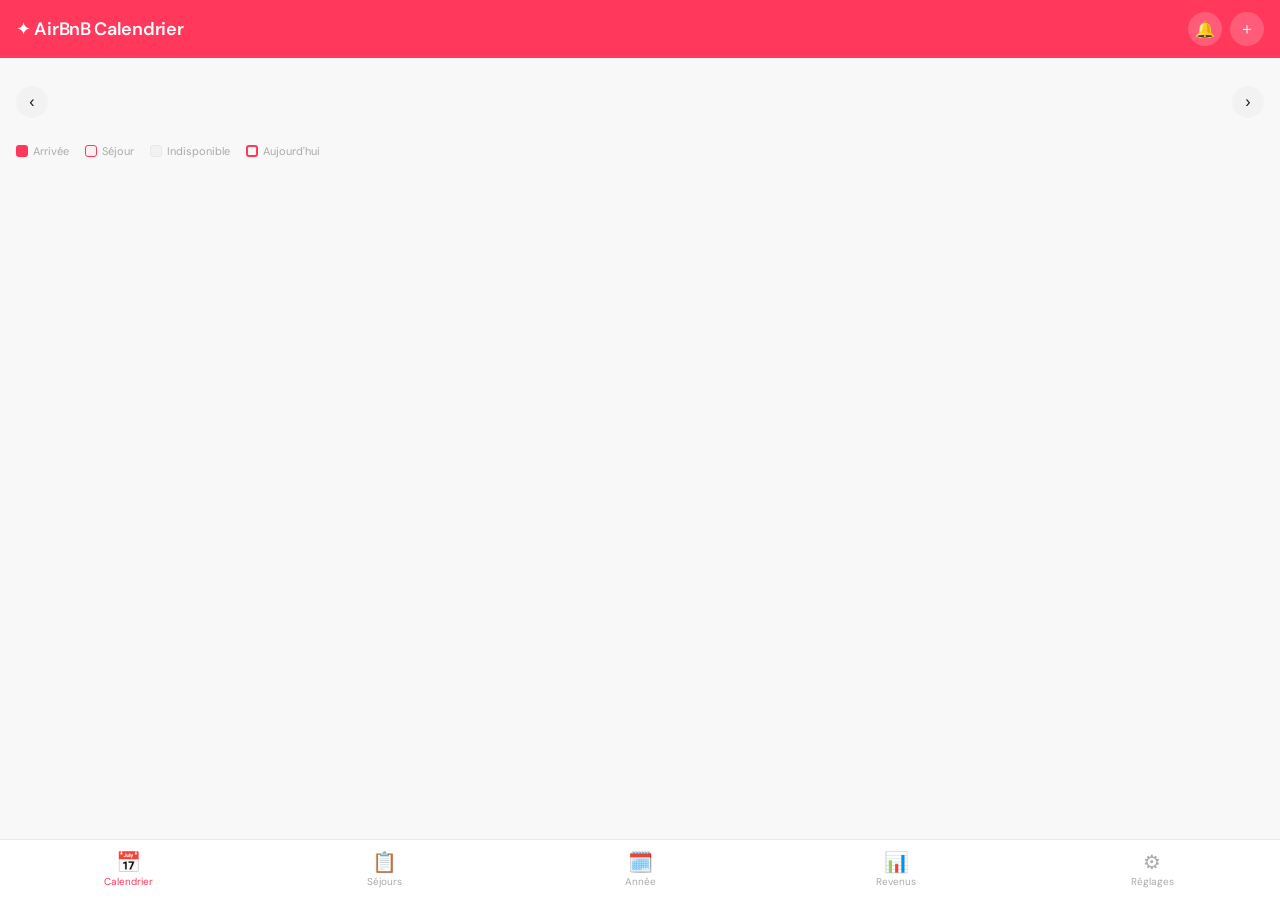
==== index.html @ 924d8506 "Add files via upload" ====
<!DOCTYPE html>
<html lang="fr">
<head>
<meta charset="UTF-8"/>
<meta name="viewport" content="width=device-width,initial-scale=1,maximum-scale=1,user-scalable=no,viewport-fit=cover"/>
<meta name="theme-color" content="#FF385C" media="(prefers-color-scheme: light)"/>
<meta name="theme-color" content="#1a0a0d" media="(prefers-color-scheme: dark)"/>
<meta name="mobile-web-app-capable" content="yes"/>
<meta name="apple-mobile-web-app-capable" content="yes"/>
<meta name="apple-mobile-web-app-status-bar-style" content="black-translucent"/>
<meta name="apple-mobile-web-app-title" content="AirBnB Cal"/>
<link rel="manifest" href="manifest.json"/>
<title>AirBnB Calendrier</title>
<link href="https://fonts.googleapis.com/css2?family=DM+Sans:wght@400;500;600&family=DM+Serif+Display&display=swap" rel="stylesheet"/>
<style>
:root {
  --airbnb:#FF385C; --airbnb-dk:#D90B2C; --airbnb-pale:#fff0f2;
  --bg:#f8f8f8; --bg2:#ffffff; --bg3:#f2f2f2;
  --text:#1a1a1a; --text2:#666; --text3:#aaa;
  --green:#1D9E75; --orange:#BA7517; --blue:#185FA5;
  --border:#e8e8e8; --card-shadow:0 2px 12px rgba(0,0,0,.07);
  --radius:14px; --radius-sm:9px;
  --safe-top:env(safe-area-inset-top,0px);
  --safe-bottom:env(safe-area-inset-bottom,0px);
  --font:'DM Sans',system-ui,sans-serif;
}
@media(prefers-color-scheme:dark){
  :root{
    --bg:#0f0f0f; --bg2:#1c1c1e; --bg3:#2c2c2e;
    --text:#f5f5f5; --text2:#aaa; --text3:#666;
    --border:#3a3a3c; --card-shadow:0 2px 16px rgba(0,0,0,.4);
    --airbnb-pale:#2d0a10;
  }
}
*{box-sizing:border-box;margin:0;padding:0;-webkit-tap-highlight-color:transparent;}
html,body{height:100%;overflow:hidden;font-family:var(--font);background:var(--bg);color:var(--text);}
.app{display:flex;flex-direction:column;height:100%;height:100dvh;}

/* ── Top bar ── */
.topbar{
  background:var(--airbnb);
  padding:calc(var(--safe-top) + 12px) 16px 12px;
  display:flex;align-items:center;justify-content:space-between;
  flex-shrink:0;
}
.topbar-title{color:#fff;font-size:18px;font-weight:600;letter-spacing:-.3px;}
.topbar-right{display:flex;gap:8px;align-items:center;}
.icon-btn{background:rgba(255,255,255,.18);border:none;border-radius:50%;width:34px;height:34px;display:flex;align-items:center;justify-content:center;cursor:pointer;color:#fff;font-size:16px;}

/* ── Tab bar ── */
.tabbar{
  display:flex;background:var(--bg2);border-top:1px solid var(--border);
  padding:8px 0 calc(8px + var(--safe-bottom));
  flex-shrink:0;
}
.tab-item{flex:1;display:flex;flex-direction:column;align-items:center;gap:3px;cursor:pointer;padding:4px 0;border:none;background:none;color:var(--text3);font-family:var(--font);font-size:10px;transition:color .15s;}
.tab-item.active{color:var(--airbnb);}
.tab-icon{font-size:20px;line-height:1;}

/* ── Pages ── */
.pages{flex:1;overflow:hidden;position:relative;}
.page{position:absolute;inset:0;overflow-y:auto;overflow-x:hidden;-webkit-overflow-scrolling:touch;display:none;padding-bottom:8px;}
.page.active{display:block;}

/* ── Metrics strip ── */
.metrics-scroll{display:flex;gap:10px;padding:14px 16px;overflow-x:auto;scrollbar-width:none;}
.metrics-scroll::-webkit-scrollbar{display:none;}
.metric-card{background:var(--bg2);border-radius:var(--radius-sm);padding:12px 14px;min-width:120px;box-shadow:var(--card-shadow);flex-shrink:0;}
.metric-label{font-size:11px;color:var(--text3);margin-bottom:4px;}
.metric-value{font-size:22px;font-weight:600;line-height:1;}
.metric-sub{font-size:10px;color:var(--text3);margin-top:2px;}

/* ── Calendar ── */
.cal-header{display:flex;align-items:center;justify-content:space-between;padding:0 16px 10px;}
.cal-nav-btn{background:var(--bg3);border:none;border-radius:50%;width:32px;height:32px;font-size:16px;cursor:pointer;color:var(--text);display:flex;align-items:center;justify-content:center;}
.cal-month{font-size:16px;font-weight:600;}
.cal-grid{padding:0 12px;}
.cal-days-header{display:grid;grid-template-columns:repeat(7,1fr);margin-bottom:4px;}
.cal-day-lbl{text-align:center;font-size:11px;color:var(--text3);padding:4px 0;}
.cal-body{display:grid;grid-template-columns:repeat(7,1fr);gap:3px;}
.cal-cell{aspect-ratio:1;display:flex;align-items:center;justify-content:center;font-size:13px;border-radius:8px;cursor:default;position:relative;transition:transform .1s;}
.cal-cell.other{color:var(--text3);}
.cal-cell.today{border:2px solid var(--airbnb);color:var(--airbnb);font-weight:600;}
.cal-cell.checkin{background:var(--airbnb);color:#fff;font-weight:600;border-radius:8px 0 0 8px;}
.cal-cell.staying{background:var(--airbnb-pale);color:var(--airbnb);font-weight:500;}
.cal-cell.checkout{background:var(--airbnb-pale);color:var(--airbnb);border-radius:0 8px 8px 0;}
.cal-cell.blocked{background:var(--bg3);color:var(--text3)!important;opacity:.6;}
.cal-cell.past{opacity:.38;}
.cal-cell-wrap{display:flex;flex-direction:column;align-items:center;justify-content:center;width:100%;height:100%;gap:1px;}
.cal-cell-num{font-size:13px;line-height:1;}
.cal-cell-name{font-size:7px;line-height:1;max-width:90%;overflow:hidden;text-overflow:ellipsis;white-space:nowrap;opacity:.9;}
.cal-cell.tappable{cursor:pointer;}
.cal-cell.tappable:active{transform:scale(.92);}
.cal-legend{display:flex;gap:16px;padding:12px 16px 4px;flex-wrap:wrap;}
.legend-item{display:flex;align-items:center;gap:5px;font-size:11px;color:var(--text3);}
.legend-dot{width:12px;height:12px;border-radius:3px;}

/* ── Booking list ── */
.section-title{font-size:13px;font-weight:600;color:var(--text2);padding:14px 16px 8px;text-transform:uppercase;letter-spacing:.5px;}
.filter-row{display:flex;gap:6px;padding:0 16px 10px;overflow-x:auto;scrollbar-width:none;}
.filter-row::-webkit-scrollbar{display:none;}
.filter-chip{border:1.5px solid var(--border);background:none;border-radius:20px;padding:5px 14px;font-size:12px;font-family:var(--font);color:var(--text2);cursor:pointer;white-space:nowrap;transition:all .15s;}
.filter-chip.active{background:var(--airbnb);border-color:var(--airbnb);color:#fff;}
.booking-card{margin:0 12px 10px;background:var(--bg2);border-radius:var(--radius);padding:14px;box-shadow:var(--card-shadow);cursor:pointer;transition:transform .12s,box-shadow .12s;active:transform:scale(.98);}
.booking-card:active{transform:scale(.98);box-shadow:0 1px 6px rgba(0,0,0,.08);}
.booking-card.selected{border:2px solid var(--airbnb);}
.bc-top{display:flex;align-items:center;gap:10px;margin-bottom:8px;}
.bc-avatar{width:38px;height:38px;border-radius:50%;background:var(--airbnb-pale);color:var(--airbnb);font-weight:600;font-size:14px;display:flex;align-items:center;justify-content:center;flex-shrink:0;}
.bc-name{font-size:15px;font-weight:600;flex:1;}
.bc-origin{font-size:12px;color:var(--text3);margin-top:1px;}
.status-badge{font-size:11px;font-weight:600;padding:3px 9px;border-radius:20px;}
.status-confirmed{background:#e6f7f1;color:#1D9E75;}
.status-pending{background:#fef3de;color:#BA7517;}
.status-cancelled{background:#fde8ea;color:#c0203e;}
.bc-bottom{display:flex;align-items:center;justify-content:space-between;}
.bc-dates{font-size:12px;color:var(--text2);}
.bc-meta{display:flex;gap:8px;align-items:center;}
.bc-nights{font-size:11px;background:var(--bg3);border-radius:10px;padding:2px 8px;color:var(--text2);}
.bc-rev{font-size:14px;font-weight:600;color:var(--green);}

/* ── Detail sheet ── */
.sheet-overlay{position:fixed;inset:0;background:rgba(0,0,0,.4);z-index:100;opacity:0;pointer-events:none;transition:opacity .25s;}
.sheet-overlay.open{opacity:1;pointer-events:all;}
.sheet{position:fixed;bottom:0;left:0;right:0;background:var(--bg2);border-radius:22px 22px 0 0;z-index:101;transform:translateY(100%);transition:transform .3s cubic-bezier(.25,.1,.25,1);max-height:88dvh;overflow-y:auto;padding-bottom:calc(20px + var(--safe-bottom));}
.sheet.open{transform:translateY(0);}
.sheet-handle{width:36px;height:4px;background:var(--border);border-radius:2px;margin:12px auto 18px;}
.sheet-content{padding:0 20px;}
.sheet-title{font-size:18px;font-weight:600;margin-bottom:16px;}
.detail-avatar-row{display:flex;align-items:center;gap:12px;margin-bottom:18px;}
.detail-avatar{width:52px;height:52px;border-radius:50%;background:var(--airbnb-pale);color:var(--airbnb);font-weight:700;font-size:18px;display:flex;align-items:center;justify-content:center;}
.detail-name{font-size:17px;font-weight:600;}
.detail-origin{font-size:13px;color:var(--text3);margin-top:2px;}
.detail-grid{display:grid;grid-template-columns:1fr 1fr;gap:14px;margin-bottom:16px;}
.detail-item .di-label{font-size:11px;color:var(--text3);margin-bottom:3px;}
.detail-item .di-value{font-size:14px;font-weight:600;}
.note-box{background:var(--bg3);border-radius:var(--radius-sm);padding:10px 12px;font-size:13px;color:var(--text2);margin-bottom:16px;border-left:3px solid var(--orange);}
.action-btns{display:flex;gap:10px;}
.action-btn{flex:1;padding:12px;border-radius:var(--radius-sm);border:none;font-family:var(--font);font-size:14px;font-weight:600;cursor:pointer;transition:opacity .15s;}
.action-btn:active{opacity:.8;}
.btn-delete{background:#fde8ea;color:#c0203e;}
.btn-close{background:var(--bg3);color:var(--text);}

/* ── iCal / Settings page ── */
.settings-card{margin:0 12px 12px;background:var(--bg2);border-radius:var(--radius);padding:16px;box-shadow:var(--card-shadow);}
.settings-card h3{font-size:14px;font-weight:600;margin-bottom:12px;color:var(--text);}
.input-group{margin-bottom:10px;}
.input-group label{font-size:12px;color:var(--text3);display:block;margin-bottom:5px;}
.input-group input,.input-group select{width:100%;background:var(--bg3);border:1.5px solid var(--border);border-radius:var(--radius-sm);padding:10px 12px;font-size:14px;font-family:var(--font);color:var(--text);outline:none;transition:border .15s;}
.input-group input:focus{border-color:var(--airbnb);}
.pwa-btn{width:100%;padding:13px;border-radius:var(--radius-sm);border:none;font-family:var(--font);font-size:15px;font-weight:600;cursor:pointer;transition:all .15s;margin-bottom:8px;}
.pwa-btn:active{opacity:.85;transform:scale(.98);}
.btn-primary{background:var(--airbnb);color:#fff;}
.btn-secondary{background:var(--bg3);color:var(--text);}
.btn-success{background:var(--green);color:#fff;}
.status-msg{font-size:13px;text-align:center;padding:6px;border-radius:var(--radius-sm);margin-top:8px;display:none;}
.status-msg.show{display:block;}
.status-msg.ok{background:#e6f7f1;color:#1D9E75;}
.status-msg.err{background:#fde8ea;color:#c0203e;}
.status-msg.loading{background:var(--bg3);color:var(--text2);}

/* ── Stats page ── */
.stats-row{display:grid;grid-template-columns:1fr 1fr;gap:10px;padding:0 12px 10px;}
.stat-card{background:var(--bg2);border-radius:var(--radius-sm);padding:14px;box-shadow:var(--card-shadow);}
.stat-card .s-label{font-size:11px;color:var(--text3);margin-bottom:6px;}
.stat-card .s-value{font-size:24px;font-weight:700;}
.stat-card .s-sub{font-size:11px;color:var(--text3);margin-top:3px;}
.occupancy-bar{margin:0 12px 14px;background:var(--bg2);border-radius:var(--radius-sm);padding:14px;box-shadow:var(--card-shadow);}
.occ-label{font-size:12px;color:var(--text3);margin-bottom:8px;}
.occ-track{height:10px;background:var(--bg3);border-radius:5px;overflow:hidden;}
.occ-fill{height:100%;background:var(--airbnb);border-radius:5px;transition:width .8s ease;}
.occ-pct{font-size:14px;font-weight:700;color:var(--airbnb);margin-top:6px;}

/* ── Add booking form ── */
.form-row{margin-bottom:12px;}
.form-row label{font-size:12px;color:var(--text3);display:block;margin-bottom:4px;}
.form-row input,.form-row select{width:100%;background:var(--bg3);border:1.5px solid var(--border);border-radius:var(--radius-sm);padding:10px 12px;font-size:14px;font-family:var(--font);color:var(--text);outline:none;}
.form-row input:focus,.form-row select:focus{border-color:var(--airbnb);}
.form-grid{display:grid;grid-template-columns:1fr 1fr;gap:10px;}

/* ── Notification banner ── */
.notif-banner{margin:8px 12px;background:var(--airbnb-pale);border:1.5px solid var(--airbnb);border-radius:var(--radius-sm);padding:12px;font-size:13px;color:var(--airbnb);display:none;}
.notif-banner.show{display:flex;gap:8px;align-items:flex-start;}
.empty-state{text-align:center;padding:40px 20px;color:var(--text3);font-size:14px;}
.empty-icon{font-size:40px;margin-bottom:10px;}

/* ── Annual view ── */
.year-nav{display:flex;align-items:center;justify-content:space-between;padding:10px 16px 6px;}
.year-nav-btn{background:var(--bg3);border:none;border-radius:50%;width:32px;height:32px;font-size:16px;cursor:pointer;color:var(--text);display:flex;align-items:center;justify-content:center;}
.year-label{font-size:17px;font-weight:600;}
.year-grid{display:grid;grid-template-columns:1fr 1fr;gap:10px;padding:0 12px 16px;}
.mini-month{background:var(--bg2);border-radius:var(--radius-sm);padding:10px;box-shadow:var(--card-shadow);}
.mini-month-title{font-size:12px;font-weight:600;color:var(--text2);margin-bottom:6px;text-align:center;}
.mini-days-hdr{display:grid;grid-template-columns:repeat(7,1fr);margin-bottom:2px;}
.mini-day-lbl{text-align:center;font-size:8px;color:var(--text3);}
.mini-cal-body{display:grid;grid-template-columns:repeat(7,1fr);gap:1px;}
.mini-cell{aspect-ratio:1;display:flex;align-items:center;justify-content:center;font-size:8.5px;border-radius:3px;}
.mini-cell.mc-other{color:var(--text3);}
.mini-cell.mc-today{border:1.5px solid var(--airbnb);color:var(--airbnb);font-weight:700;}
.mini-cell.mc-checkin{background:var(--airbnb);color:#fff;font-weight:700;border-radius:3px 0 0 3px;}
.mini-cell.mc-staying{background:var(--airbnb-pale);}
.mini-cell.mc-checkout{background:var(--airbnb-pale);border-radius:0 3px 3px 0;}
.year-month-stats{display:flex;justify-content:space-between;margin-top:6px;padding-top:6px;border-top:1px solid var(--border);}
.yms-item{text-align:center;}
.yms-val{font-size:11px;font-weight:600;}
.yms-lbl{font-size:9px;color:var(--text3);}
.mini-cell.mc-other{color:var(--text3);}
.mini-cell.mc-today{border:1.5px solid var(--airbnb);color:var(--airbnb);font-weight:700;}
.mini-cell.mc-checkin{background:var(--airbnb);color:#fff;font-weight:700;border-radius:3px 0 0 3px;}
.mini-cell.mc-staying{background:var(--airbnb-pale);}
.mini-cell.mc-checkout{background:var(--airbnb-pale);border-radius:0 3px 3px 0;}
.mini-cell.mc-blocked{background:var(--bg3);color:var(--text3)!important;}
.mini-cell.mc-past{opacity:.35;}

/* ── Swipe ── */
.swipe-zone{touch-action:pan-y;user-select:none;}
.cal-slide{transition:transform .22s cubic-bezier(.4,0,.2,1),opacity .22s;will-change:transform,opacity;}
.cal-slide.slide-out-left {transform:translateX(-60px);opacity:0;pointer-events:none;}
.cal-slide.slide-out-right{transform:translateX( 60px);opacity:0;pointer-events:none;}
.cal-slide.slide-in-left  {animation:slideInL .22s cubic-bezier(.4,0,.2,1) forwards;}
.cal-slide.slide-in-right {animation:slideInR .22s cubic-bezier(.4,0,.2,1) forwards;}
@keyframes slideInL{from{transform:translateX(60px);opacity:0}to{transform:translateX(0);opacity:1}}
@keyframes slideInR{from{transform:translateX(-60px);opacity:0}to{transform:translateX(0);opacity:1}}

/* ── Charts ── */
.chart-card{margin:0 12px 12px;background:var(--bg2);border-radius:var(--radius);padding:14px 14px 10px;box-shadow:var(--card-shadow);}
.chart-title{font-size:13px;font-weight:600;color:var(--text);margin-bottom:4px;}
.chart-subtitle{font-size:11px;color:var(--text3);margin-bottom:12px;}
.chart-wrap{width:100%;overflow:hidden;}
.chart-wrap svg{display:block;width:100%;overflow:visible;}
.chart-tooltip{position:absolute;background:var(--text);color:var(--bg2);font-size:11px;padding:4px 8px;border-radius:6px;pointer-events:none;white-space:nowrap;transform:translate(-50%,-110%);transition:opacity .15s;opacity:0;z-index:50;}
.chart-tooltip.show{opacity:1;}
.chart-legend{display:flex;gap:12px;flex-wrap:wrap;margin-top:8px;}
.chart-legend-item{display:flex;align-items:center;gap:5px;font-size:11px;color:var(--text2);}
.chart-legend-dot{width:10px;height:10px;border-radius:2px;}
.stats-tabs{display:flex;gap:6px;padding:10px 12px 0;overflow-x:auto;scrollbar-width:none;}
.stats-tabs::-webkit-scrollbar{display:none;}
.stats-tab{border:1.5px solid var(--border);background:none;border-radius:20px;padding:5px 14px;font-size:12px;font-family:var(--font);color:var(--text2);cursor:pointer;white-space:nowrap;}
.stats-tab.active{background:var(--airbnb);border-color:var(--airbnb);color:#fff;}
</style>
</head>
<body>
<div class="app">

  <!-- Top bar -->
  <div class="topbar">
    <span class="topbar-title">✦ AirBnB Calendrier</span>
    <div class="topbar-right">
      <button class="icon-btn" id="notif-btn" title="Activer les notifications" onclick="requestNotifPerm()">🔔</button>
      <button class="icon-btn" onclick="showAddSheet()">＋</button>
    </div>
  </div>

  <!-- Pages -->
  <div class="pages">

    <!-- PAGE: Dashboard -->
    <div class="page active" id="page-home">
      <div id="notif-banner" class="notif-banner">
        <span>📣</span>
        <span id="notif-text"></span>
      </div>
      <div class="metrics-scroll" id="metrics-strip"></div>
      <div style="padding:0 16px 10px;display:flex;align-items:center;justify-content:space-between;">
        <button class="cal-nav-btn" onclick="calNav(-1)">‹</button>
        <span class="cal-month" id="cal-month-lbl"></span>
        <button class="cal-nav-btn" onclick="calNav(1)">›</button>
      </div>
      <div class="swipe-zone" id="cal-swipe-zone">
        <div class="cal-slide" id="cal-slide">
          <div class="cal-grid">
            <div class="cal-days-header" id="cal-day-headers"></div>
            <div class="cal-body" id="cal-body"></div>
          </div>
        </div>
      </div>
      <div class="cal-legend">
        <div class="legend-item"><div class="legend-dot" style="background:var(--airbnb)"></div>Arrivée</div>
        <div class="legend-item"><div class="legend-dot" style="background:var(--airbnb-pale);border:1px solid var(--airbnb)"></div>Séjour</div>
        <div class="legend-item"><div class="legend-dot" style="background:var(--bg3);border:1px solid var(--border)"></div>Indisponible</div>
        <div class="legend-item"><div class="legend-dot" style="border:2px solid var(--airbnb)"></div>Aujourd'hui</div>
      </div>
    </div>

    <!-- PAGE: Reservations -->
    <div class="page" id="page-resa">
      <div class="section-title">Réservations</div>
      <div class="filter-row">
        <button class="filter-chip active" onclick="setFilter('all',this)">Toutes</button>
        <button class="filter-chip" onclick="setFilter('upcoming',this)">À venir</button>
        <button class="filter-chip" onclick="setFilter('current',this)">En cours</button>
        <button class="filter-chip" onclick="setFilter('past',this)">Passées</button>
      </div>
      <div id="booking-list"></div>
    </div>

    <!-- PAGE: Stats -->
    <div class="page" id="page-stats">
      <div class="section-title">Statistiques</div>
      <div class="stats-tabs">
        <button class="stats-tab active" onclick="setStatsTab('kpi',this)">KPI</button>
        <button class="stats-tab" onclick="setStatsTab('trend',this)">Courbe</button>
        <button class="stats-tab" onclick="setStatsTab('compare',this)">Comparaison</button>
        <button class="stats-tab" onclick="setStatsTab('monthly',this)">Revenus mensuels</button>
        <button class="stats-tab" onclick="setStatsTab('annual',this)">Historique annuel</button>
      </div>
      <div id="stats-content" style="padding-top:10px;"></div>
    </div>

    <!-- PAGE: Settings -->
    <div class="page" id="page-settings">
      <div class="section-title">Synchronisation</div>
      <div class="settings-card">
        <h3>📅 Calendrier iCal AirBnB</h3>
        <div class="input-group">
          <label>Lien iCal AirBnB (webcal://... ou https://...)</label>
          <input type="url" id="ical-input" value="https://www.airbnb.fr/calendar/ical/11135616.ics?t=98ad8ce7c2f748e285be23d07d007d85" inputmode="url"/>
        </div>
        <button class="pwa-btn btn-primary" onclick="syncIcal()">🔄 Synchroniser</button>
        <button class="pwa-btn btn-secondary" onclick="loadDemo()">Données démo</button>
        <div class="status-msg" id="sync-status"></div>
        <div style="margin-top:14px;border-top:1px solid var(--border);padding-top:14px;">
          <p style="font-size:12px;color:var(--text3);margin-bottom:8px;">Si la synchro échoue, collez directement le contenu iCal :</p>
          <div class="input-group">
            <label>Contenu iCal (coller le texte brut)</label>
            <textarea id="ical-paste" rows="4" placeholder="BEGIN:VCALENDAR&#10;VERSION:2.0&#10;..." style="width:100%;background:var(--bg3);border:1.5px solid var(--border);border-radius:var(--radius-sm);padding:10px 12px;font-size:12px;font-family:monospace;color:var(--text);outline:none;resize:vertical;"></textarea>
          </div>
          <button class="pwa-btn btn-secondary" onclick="parseFromPaste()" style="margin-top:0;">📋 Importer le texte collé</button>
        </div>
        <div style="margin-top:12px;background:var(--bg3);border-radius:var(--radius-sm);padding:10px 12px;">
          <p style="font-size:11px;color:var(--text3);line-height:1.6;">
            <strong style="color:var(--text2);">Comment obtenir le contenu iCal :</strong><br>
            1. Ouvrez le lien iCal dans votre navigateur<br>
            2. Sélectionnez tout (Ctrl+A) et copiez (Ctrl+C)<br>
            3. Collez dans le champ ci-dessus
          </p>
        </div>
      </div>

      <div class="section-title">Notifications</div>
      <div class="settings-card">
        <h3>🔔 Rappels automatiques</h3>
        <p style="font-size:13px;color:var(--text3);margin-bottom:12px;">Recevez une notification la veille de chaque arrivée et départ.</p>
        <button class="pwa-btn btn-success" onclick="requestNotifPerm()">Activer les notifications</button>
        <div class="status-msg" id="notif-status"></div>
      </div>

      <div class="section-title">Données</div>
      <div class="settings-card">
        <h3>💾 Sauvegarde locale</h3>
        <p style="font-size:13px;color:var(--text3);margin-bottom:12px;">Vos réservations sont sauvegardées sur cet appareil.</p>
        <button class="pwa-btn btn-secondary" onclick="exportData()">Exporter (JSON)</button>
        <button class="pwa-btn" style="background:#fde8ea;color:#c0203e;" onclick="clearData()">Effacer toutes les données</button>
      </div>

      <div style="text-align:center;padding:20px;font-size:11px;color:var(--text3);">
        AirBnB Calendrier PWA v1.0<br>Données stockées localement sur cet appareil
      </div>
    </div>


    <!-- PAGE: Annual -->
    <div class="page" id="page-annual">
      <div class="year-nav">
        <button class="year-nav-btn" onclick="yearNav(-1)">‹</button>
        <span class="year-label" id="year-label"></span>
        <button class="year-nav-btn" onclick="yearNav(1)">›</button>
      </div>
      <div class="swipe-zone" id="year-swipe-zone">
        <div class="cal-slide" id="year-slide">
          <div class="year-grid" id="year-grid"></div>
        </div>
      </div>
    </div>

  </div><!-- /pages -->

  <!-- Bottom tab bar -->
  <div class="tabbar">
    <button class="tab-item active" onclick="showPage('home',this)">
      <span class="tab-icon">📅</span>
      <span>Calendrier</span>
    </button>
    <button class="tab-item" onclick="showPage('resa',this)">
      <span class="tab-icon">📋</span>
      <span>Séjours</span>
    </button>
    <button class="tab-item" onclick="showPage('annual',this)">
      <span class="tab-icon">🗓️</span>
      <span>Année</span>
    </button>
    <button class="tab-item" onclick="showPage('stats',this)">
      <span class="tab-icon">📊</span>
      <span>Revenus</span>
    </button>
    <button class="tab-item" onclick="showPage('settings',this)">
      <span class="tab-icon">⚙️</span>
      <span>Réglages</span>
    </button>
  </div>

</div><!-- /app -->

<!-- Detail bottom sheet -->
<div class="sheet-overlay" id="sheet-overlay" onclick="closeSheet()"></div>
<div class="sheet" id="detail-sheet">
  <div class="sheet-handle"></div>
  <div class="sheet-content" id="sheet-body"></div>
</div>

<!-- Add booking sheet -->
<div class="sheet-overlay" id="add-overlay" onclick="closeAddSheet()"></div>
<div class="sheet" id="add-sheet">
  <div class="sheet-handle"></div>
  <div class="sheet-content">
    <div class="sheet-title">Nouvelle réservation</div>
    <div class="form-row"><label>Nom du voyageur</label><input type="text" id="f-guest" placeholder="Sophie Martin"/></div>
    <div class="form-row"><label>Origine</label><input type="text" id="f-origin" placeholder="Paris, France"/></div>
    <div class="form-grid">
      <div class="form-row"><label>Arrivée</label><input type="date" id="f-checkin"/></div>
      <div class="form-row"><label>Départ</label><input type="date" id="f-checkout"/></div>
    </div>
    <div class="form-grid">
      <div class="form-row"><label>Voyageurs</label><input type="number" id="f-guests" value="2" min="1" max="20"/></div>
      <div class="form-row"><label>Revenus (€)</label><input type="number" id="f-revenue" placeholder="420"/></div>
    </div>
    <div class="form-row"><label>Téléphone</label><input type="tel" id="f-phone" placeholder="+33 6 ..."/></div>
    <div class="form-row"><label>Statut</label>
      <select id="f-status">
        <option value="confirmed">Confirmé</option>
        <option value="pending">En attente</option>
        <option value="cancelled">Annulé</option>
      </select>
    </div>
    <div class="form-row"><label>Note</label><input type="text" id="f-note" placeholder="Arrivée tardive..."/></div>
    <div class="action-btns" style="margin-top:8px;">
      <button class="action-btn btn-close" onclick="closeAddSheet()">Annuler</button>
      <button class="action-btn" style="background:var(--airbnb);color:#fff;" onclick="saveNewBooking()">Enregistrer</button>
    </div>
  </div>
</div>

<script>
// ── State ─────────────────────────────────────────────────────────────────
let bookings = [];
let icalUrl  = '';
let filterMode = 'all';
let navYear, navMonth;
const today = new Date();
navYear  = today.getFullYear();
navMonth = today.getMonth();

const MONTHS = ['Janvier','Février','Mars','Avril','Mai','Juin','Juillet','Août','Septembre','Octobre','Novembre','Décembre'];
const DAYS   = ['L','M','M','J','V','S','D'];

// ── Persist ───────────────────────────────────────────────────────────────
function save() {
  try { localStorage.setItem('airbnb_bk', JSON.stringify(bookings));
        localStorage.setItem('airbnb_ical', icalUrl); } catch {}
}
function loadStored() {
  try {
    const b = localStorage.getItem('airbnb_bk');
    const u = localStorage.getItem('airbnb_ical');
    if (b) bookings = JSON.parse(b);
    if (u) { icalUrl = u; document.getElementById('ical-input').value = u; }
  } catch {}
}

// ── Demo data ─────────────────────────────────────────────────────────────
function demoData() {
  const y = today.getFullYear(), m = today.getMonth()+1;
  const pm = m === 1 ? 12 : m-1, py = m === 1 ? y-1 : y;
  const nm = m === 12 ? 1 : m+1, ny = m === 12 ? y+1 : y;
  const pad = n => String(n).padStart(2,'0');
  // Current year
  const curr = [
    {id:'d1',guest:'Sophie Martin',origin:'Paris, France',checkin:`${y}-${pad(m)}-05`,checkout:`${y}-${pad(m)}-10`,nights:5,revenue:750,status:'confirmed',guests:2,phone:'+33 6 12 34 56 78',note:'Demande lit bébé'},
    {id:'d2',guest:'Luca Bianchi',origin:'Milan, Italie',checkin:`${y}-${pad(m)}-14`,checkout:`${y}-${pad(m)}-17`,nights:3,revenue:420,status:'confirmed',guests:2,phone:'+39 348 123 456',note:''},
    {id:'d3',guest:'Emma Schmidt',origin:'Berlin, Allemagne',checkin:`${y}-${pad(m)}-22`,checkout:`${y}-${pad(m)}-29`,nights:7,revenue:980,status:'pending',guests:4,phone:'+49 176 5555 44',note:'Arrivée tardive prévue'},
    {id:'d4',guest:'James Wilson',origin:'Londres, UK',checkin:`${ny}-${pad(nm)}-05`,checkout:`${ny}-${pad(nm)}-12`,nights:7,revenue:1120,status:'confirmed',guests:2,phone:'+44 7700 900456',note:''},
    {id:'d5',guest:'Marie Dupont',origin:'Lyon, France',checkin:`${py}-${pad(pm)}-10`,checkout:`${py}-${pad(pm)}-14`,nights:4,revenue:560,status:'confirmed',guests:3,phone:'+33 6 98 76 54 32',note:''},
  ];
  // Previous year — spread across all months
  const py1 = y - 1;
  const prev = [
    {id:'p1',guest:'Alice Moreau',origin:'Bordeaux, France',checkin:`${py1}-01-08`,checkout:`${py1}-01-13`,nights:5,revenue:680,status:'confirmed',guests:2,phone:'',note:''},
    {id:'p2',guest:'Marco Rossi',origin:'Rome, Italie',checkin:`${py1}-02-14`,checkout:`${py1}-02-18`,nights:4,revenue:520,status:'confirmed',guests:2,phone:'',note:'Saint-Valentin'},
    {id:'p3',guest:'Ingrid Hansen',origin:'Oslo, Norvège',checkin:`${py1}-03-22`,checkout:`${py1}-03-29`,nights:7,revenue:890,status:'confirmed',guests:3,phone:'',note:''},
    {id:'p4',guest:'Thomas Müller',origin:'Munich, Allemagne',checkin:`${py1}-04-05`,checkout:`${py1}-04-10`,nights:5,revenue:700,status:'confirmed',guests:4,phone:'',note:''},
    {id:'p5',guest:'Claire Bernard',origin:'Nantes, France',checkin:`${py1}-05-18`,checkout:`${py1}-05-25`,nights:7,revenue:980,status:'confirmed',guests:2,phone:'',note:''},
    {id:'p6',guest:'David Chen',origin:'Shanghai, Chine',checkin:`${py1}-06-10`,checkout:`${py1}-06-17`,nights:7,revenue:1050,status:'confirmed',guests:2,phone:'',note:''},
    {id:'p7',guest:'Sara López',origin:'Madrid, Espagne',checkin:`${py1}-07-01`,checkout:`${py1}-07-10`,nights:9,revenue:1350,status:'confirmed',guests:3,phone:'',note:'Haute saison'},
    {id:'p8',guest:'John Smith',origin:'New York, USA',checkin:`${py1}-07-15`,checkout:`${py1}-07-22`,nights:7,revenue:1100,status:'confirmed',guests:2,phone:'',note:''},
    {id:'p9',guest:'Fatima Benali',origin:'Casablanca, Maroc',checkin:`${py1}-08-03`,checkout:`${py1}-08-12`,nights:9,revenue:1280,status:'confirmed',guests:4,phone:'',note:''},
    {id:'p10',guest:'Pierre Leblanc',origin:'Paris, France',checkin:`${py1}-09-08`,checkout:`${py1}-09-13`,nights:5,revenue:650,status:'confirmed',guests:2,phone:'',note:''},
    {id:'p11',guest:'Yuki Tanaka',origin:'Tokyo, Japon',checkin:`${py1}-10-20`,checkout:`${py1}-10-27`,nights:7,revenue:920,status:'confirmed',guests:2,phone:'',note:''},
    {id:'p12',guest:'Anna Kowalski',origin:'Varsovie, Pologne',checkin:`${py1}-11-10`,checkout:`${py1}-11-14`,nights:4,revenue:480,status:'confirmed',guests:2,phone:'',note:''},
    {id:'p13',guest:'Lucas Petit',origin:'Lyon, France',checkin:`${py1}-12-22`,checkout:`${py1}-12-28`,nights:6,revenue:820,status:'confirmed',guests:5,phone:'',note:'Vacances Noël'},
  ];
  const blocked = [
    {id:'bl1',guest:'',origin:'',checkin:`${y}-${pad(m)}-01`,checkout:`${y}-${pad(m)}-05`,nights:4,revenue:0,status:'blocked',guests:0,phone:'',note:'Not available'},
    {id:'bl2',guest:'',origin:'',checkin:`${y}-${pad(m)}-10`,checkout:`${y}-${pad(m)}-14`,nights:4,revenue:0,status:'blocked',guests:0,phone:'',note:'Not available'},
    {id:'bl3',guest:'',origin:'',checkin:`${py1}-07-22`,checkout:`${py1}-07-25`,nights:3,revenue:0,status:'blocked',guests:0,phone:'',note:'Not available'},
  ];
  return [...curr, ...prev, ...blocked];
}
function loadDemo() {
  bookings = demoData();
  save(); refresh();
  showStatus('sync-status','Données de démonstration chargées','ok');
}

// -- iCal sync - cascade de proxies (compat Android WebView)
var PROXIES = [
  function(u){return 'https://api.allorigins.win/raw?url='+encodeURIComponent(u);},
  function(u){return 'https://corsproxy.io/?'+encodeURIComponent(u);},
  function(u){return 'https://proxy.cors.sh/'+u;},
  function(u){return 'https://thingproxy.freeboard.io/fetch/'+u;}
];

function fetchWithTimeout(url, ms, onOk, onErr) {
  var done = false;
  var t = setTimeout(function(){ if(!done){done=true;onErr(new Error('Timeout'));} }, ms);
  fetch(url)
    .then(function(r){ if(!r.ok) throw new Error('HTTP '+r.status); return r.text(); })
    .then(function(txt2){
      clearTimeout(t); if(done) return; done=true;
      if(txt2.indexOf('BEGIN:VCALENDAR')<0) { onErr(new Error('Reponse invalide')); return; }
      onOk(txt2);
    })
    .catch(function(e){ clearTimeout(t); if(done) return; done=true; onErr(e); });
}

function syncIcal() {
  var raw = document.getElementById('ical-input').value.trim();
  if (!raw) { showStatus('sync-status','Veuillez coller votre lien iCal AirBnB','err'); return; }
  var url = raw.replace('webcal://','https://');
  var idx = 0;
  function tryNext() {
    if (idx >= PROXIES.length) {
      showStatus('sync-status','Synchro impossible. Utilisez le collage manuel ci-dessous.','err');
      return;
    }
    var proxyUrl = PROXIES[idx](url);
    showStatus('sync-status','Tentative '+(idx+1)+' / '+PROXIES.length+'...','loading');
    idx++;
    fetchWithTimeout(proxyUrl, 10000,
      function(text) {
        var parsed = parseIcal(text);
        bookings = parsed; icalUrl = raw;
        save(); refresh();
        showStatus('sync-status', parsed.length+' reservation(s) importee(s)', 'ok');
      },
      function(e) { tryNext(); }
    );
  }
  tryNext();
}

function parseFromPaste() {
  var text = document.getElementById('ical-paste').value.trim();
  if (!text) { showStatus('sync-status',"Collez d'abord le contenu iCal",'err'); return; }
  if (text.indexOf('BEGIN:VCALENDAR')<0) { showStatus('sync-status','Fichier iCal invalide','err'); return; }
  var parsed = parseIcal(text);
  if (!parsed.length) { showStatus('sync-status','Aucune reservation trouvee','err'); return; }
  bookings = parsed; save(); refresh();
  showStatus('sync-status', parsed.length+' reservation(s) importee(s) depuis le texte', 'ok');
}
function parseIcal(text) {
  const events = [];
  const BLOCKED_RE = /not available|airbnb|indisponible|blocked|unavailable|preparation|ménage|cleaning/i;
  const blocks  = text.split('BEGIN:VEVENT');
  blocks.slice(1).forEach((block, i) => {
    const get = k => { const m = block.match(new RegExp(k+'[^:]*:([^\\r\\n]+)')); return m ? m[1].trim() : ''; };
    const ds = get('DTSTART'), de = get('DTEND');
    if (!ds || !de) return;
    const fmt = s => s.slice(0,4)+'-'+s.slice(4,6)+'-'+s.slice(6,8);
    const cin = fmt(ds), cout = fmt(de);
    const nights = Math.round((new Date(cout)-new Date(cin))/86400000);
    const summary = get('SUMMARY');
    const desc    = get('DESCRIPTION');
    if (BLOCKED_RE.test(summary) || BLOCKED_RE.test(desc)) {
      events.push({id:'ic'+i, guest:'', origin:'', checkin:cin, checkout:cout,
        nights, revenue:0, status:'blocked', guests:0, phone:'', note:summary});
      return;
    }
    const gm = (desc+summary).match(/([A-Z][a-zÀ-ÿ]+ [A-Z][a-zÀ-ÿ]+)/);
    const guestName = gm ? gm[1] : (summary || 'Voyageur');
    events.push({id:'ic'+i, guest: guestName,
      origin:'', checkin:cin, checkout:cout, nights, revenue:nights*140,
      status:'confirmed', guests:2, phone:'', note:desc.slice(0,80)});
  });
  return events;
}

// ── Metrics ───────────────────────────────────────────────────────────────
function renderMetrics() {
  const todayStr = fmtDate(today);
  const y = today.getFullYear(), m = today.getMonth()+1;
  const daysInMonth = new Date(y, m, 0).getDate();
  const mStart = `${y}-${String(m).padStart(2,'0')}-01`;
  const mEnd   = `${y}-${String(m).padStart(2,'0')}-${String(daysInMonth).padStart(2,'0')}`;
  let mBk=0, mNi=0, mRev=0, nextArr=null;
  bookings.forEach(b => {
    if (b.status === 'blocked') return;
    if (b.checkin <= mEnd && b.checkout >= mStart) {
      mBk++;
      const s = new Date(Math.max(new Date(b.checkin), new Date(mStart)));
      const e = new Date(Math.min(new Date(b.checkout), new Date(mEnd)));
      const n = Math.max(0, Math.round((e-s)/86400000));
      mNi += n; mRev += Math.round(b.revenue * n / (b.nights||1));
    }
    if (b.checkin >= todayStr && (!nextArr || b.checkin < nextArr.checkin)) nextArr = b;
  });
  const occ = Math.round(mNi / daysInMonth * 100);
  let nextTxt = '—', nextSub = '';
  if (nextArr) {
    const d = Math.round((new Date(nextArr.checkin)-today)/86400000);
    nextTxt = d===0 ? "Auj." : `J-${d}`; nextSub = nextArr.guest.split(' ')[0];
  }
  const metrics = [
    {label:'Réservations', value:mBk, sub:'ce mois', color:'var(--airbnb)'},
    {label:'Nuits', value:mNi, sub:`/${daysInMonth} dispo`, color:'var(--orange)'},
    {label:'Occupation', value:occ+'%', sub:'ce mois', color:'var(--text)'},
    {label:'Revenus', value:mRev.toLocaleString('fr-FR')+'€', sub:'estimés', color:'var(--green)'},
    {label:'Prochaine arrivée', value:nextTxt, sub:nextSub, color:'var(--blue)'},
  ];
  document.getElementById('metrics-strip').innerHTML = metrics.map(function(m) {
    var sub = m.sub ? '<div class="metric-sub">'+m.sub+'</div>' : '';
    return '<div class="metric-card"><div class="metric-label">'+m.label+'</div>'
      +'<div class="metric-value" style="color:'+m.color+'">'+m.value+'</div>'+sub+'</div>';
  }).join('');
}

// ── Calendar ──────────────────────────────────────────────────────────────
function renderCalendar() {
  document.getElementById('cal-month-lbl').textContent = `${MONTHS[navMonth]} ${navYear}`;
  document.getElementById('cal-day-headers').innerHTML = DAYS.map(d =>
    `<div class="cal-day-lbl">${d}</div>`).join('');

  const bookedMap = {}, blockedMap = {};
  bookings.forEach(b => {
    let d = new Date(b.checkin);
    const end = new Date(b.checkout);
    while (d < end) {
      const s = fmtDate(d);
      if (b.status === 'blocked') blockedMap[s] = b;
      else bookedMap[s] = b;
      d.setDate(d.getDate()+1);
    }
  });

  const first = new Date(navYear, navMonth, 1);
  const daysIn = new Date(navYear, navMonth+1, 0).getDate();
  const startDow = (first.getDay()+6)%7;
  const todayStr = fmtDate(today);
  let html = '';

  for (let i=0; i<startDow; i++) html += '<div class="cal-cell other"></div>';
  for (let d=1; d<=daysIn; d++) {
    const ds = `${navYear}-${String(navMonth+1).padStart(2,'0')}-${String(d).padStart(2,'0')}`;
    const b  = bookedMap[ds];
    const bl = blockedMap[ds];
    const isPast = ds < todayStr;
    let cls = 'cal-cell';
    if (isPast && !b && !bl) cls += ' past';
    if (ds === todayStr) cls += ' today';
    let inner = '', tap = '';
    if (b) {
      cls += ' tappable';
      if (ds === b.checkin)       cls += ' checkin';
      else if (ds === b.checkout) cls += ' checkout';
      else                        cls += ' staying';
      tap = `onclick="openDetail('${b.id}')"`;
      const firstName = b.guest ? b.guest.split(' ')[0] : '';
      const showName  = (ds === b.checkin) && firstName;
      var nameHtml = showName ? '<div class="cal-cell-name">'+firstName+'</div>' : '';
      inner = '<div class="cal-cell-wrap"><div class="cal-cell-num">'+d+'</div>'+nameHtml+'</div>';
    } else if (bl) {
      cls += ' blocked';
      inner = `<div class="cal-cell-wrap"><div class="cal-cell-num">${d}</div></div>`;
    } else {
      inner = String(d);
    }
    html += `<div class="${cls}" ${tap}>${inner}</div>`;
  }
  document.getElementById('cal-body').innerHTML = html;
}
function calNav(delta) {
  navMonth += delta;
  if (navMonth > 11) { navMonth=0; navYear++; }
  if (navMonth < 0)  { navMonth=11; navYear--; }
  renderCalendar();
}

// ── Booking list ──────────────────────────────────────────────────────────
function renderList() {
  const todayStr = fmtDate(today);
  let filtered = bookings.filter(b => b.status !== 'blocked');
  if (filterMode === 'upcoming') filtered = filtered.filter(b => b.checkin > todayStr);
  if (filterMode === 'current')  filtered = filtered.filter(b => b.checkin <= todayStr && b.checkout > todayStr);
  if (filterMode === 'past')     filtered = filtered.filter(b => b.checkout <= todayStr);
  filtered.sort((a,b) => a.checkin.localeCompare(b.checkin));

  if (!filtered.length) {
    document.getElementById('booking-list').innerHTML =
      `<div class="empty-state"><div class="empty-icon">📭</div>Aucune réservation<br><small>Synchronisez votre iCal ou ajoutez manuellement</small></div>`;
    return;
  }
  document.getElementById('booking-list').innerHTML = filtered.map(b => {
    const initials = b.guest.split(' ').map(w=>w[0]).join('').toUpperCase().slice(0,2);
    const cin  = new Date(b.checkin).toLocaleDateString('fr-FR',{day:'numeric',month:'short'});
    const cout = new Date(b.checkout).toLocaleDateString('fr-FR',{day:'numeric',month:'short'});
    return `<div class="booking-card" onclick="openDetail('${b.id}')">
      <div class="bc-top">
        <div class="bc-avatar">${initials}</div>
        <div style="flex:1"><div class="bc-name">${b.guest}</div><div class="bc-origin">${b.origin||'—'}</div></div>
        <span class="status-badge status-${b.status}">${{confirmed:'✓ Confirmé',pending:'⏳ Attente',cancelled:'✗ Annulé'}[b.status]||b.status}</span>
      </div>
      <div class="bc-bottom">
        <span class="bc-dates">${cin} → ${cout}</span>
        <div class="bc-meta">
          <span class="bc-nights">${b.nights}n</span>
          <span class="bc-rev">${b.revenue.toLocaleString('fr-FR')} €</span>
        </div>
      </div>
    </div>`;
  }).join('');
}
function setFilter(mode, el) {
  filterMode = mode;
  document.querySelectorAll('.filter-chip').forEach(c=>c.classList.remove('active'));
  el.classList.add('active');
  renderList();
}

// ── Stats ─────────────────────────────────────────────────────────────────
// ── Stats helpers ────────────────────────────────────────────────────────────────────────
let statsTab = 'kpi';
function setStatsTab(tab, el) {
  statsTab = tab;
  document.querySelectorAll('.stats-tab').forEach(function(t){t.classList.remove('active');});
  el.classList.add('active');
  renderStats();
}

function getMonthlyRevenue(year) {
  var pad=function(n){return String(n).padStart(2,'0');},result=[];
  for (var mo=0;mo<12;mo++) {
    var mStr=pad(mo+1),mS=year+'-'+mStr+'-01',dIn=new Date(year,mo+1,0).getDate(),mE=year+'-'+mStr+'-'+pad(dIn);
    var rev=0,ni=0,bk=0;
    bookings.forEach(function(b){
      if (b.status==='blocked'||b.status==='cancelled') return;
      if (b.checkin<=mE&&b.checkout>=mS){
        var s=new Date(Math.max(new Date(b.checkin),new Date(mS)));
        var e=new Date(Math.min(new Date(b.checkout),new Date(mE)));
        var n=Math.max(0,Math.round((e-s)/86400000));
        ni+=n; rev+=Math.round(b.revenue*n/(b.nights||1)); bk++;
      }
    });
    result.push({mo:mo,rev:rev,ni:ni,bk:bk});
  }
  return result;
}

function getYearlyRevenue() {
  var yrs=[],cy=today.getFullYear();
  bookings.forEach(function(b){
    if (b.status==='blocked'||b.status==='cancelled') return;
    var y=parseInt(b.checkin.slice(0,4));
    if (yrs.indexOf(y)<0) yrs.push(y);
  });
  if (yrs.indexOf(cy)<0) yrs.push(cy);
  yrs.sort();
  return yrs.map(function(y){
    var m=getMonthlyRevenue(y);
    return {y:y,rev:m.reduce(function(s,d){return s+d.rev;},0),ni:m.reduce(function(s,d){return s+d.ni;},0),bk:m.reduce(function(s,d){return s+d.bk;},0)};
  });
}

function svgBarChart(opts) {
  var data=opts.data,lk=opts.labelKey,vk=opts.valueKey,vk2=opts.valueKey2||null;
  var c1=opts.color1,c2=opts.color2||'#185FA5',l1=opts.label1||'',l2=opts.label2||'';
  var W=opts.W||320,H=opts.H||160;
  var fv=opts.formatVal||function(v){return v>=1000?Math.round(v/100)/10+'k':String(v);};
  if (!data||!data.length) return '<p style="text-align:center;color:var(--text3);padding:20px">Aucune donnee</p>';
  var pT=10,pR=8,pB=32,pL=44,cw=W-pL-pR,ch=H-pT-pB,maxV=1;
  data.forEach(function(d){if((d[vk]||0)>maxV)maxV=d[vk];if(vk2&&(d[vk2]||0)>maxV)maxV=d[vk2];});
  var mag=Math.pow(10,Math.floor(Math.log10(maxV))),ceil=Math.ceil(maxV/mag)*mag;
  var bW=cw/data.length,bp=bW*0.12,hasDual=!!vk2,bw=hasDual?(bW-bp*2)/2-1:bW-bp*2;
  var h='<div style="position:relative"><svg viewBox="0 0 '+W+' '+H+'" style="width:100%;height:'+H+'px;display:block;">';
  h+='<g transform="translate('+pL+','+pT+')">';
  for (var gi=0;gi<=4;gi++){
    var yv=(ceil/4)*gi,yy=(ch-(yv/ceil)*ch).toFixed(1);
    h+='<line x1="0" y1="'+yy+'" x2="'+cw+'" y2="'+yy+'" stroke="var(--border)" stroke-width="0.8"/>';
    h+='<text x="-5" y="'+(parseFloat(yy)+4).toFixed(1)+'" text-anchor="end" font-size="9" fill="var(--text3)">'+fv(yv)+'</text>';
  }
  data.forEach(function(d,i){
    var x=i*bW,v1=d[vk]||0,h1=Math.max((v1/ceil)*ch,0);
    h+='<rect x="'+(x+bp).toFixed(1)+'" y="'+(ch-h1).toFixed(1)+'" width="'+bw.toFixed(1)+'" height="'+h1.toFixed(1)+'" rx="3" fill="'+c1+'" opacity="0.9"></rect>';
    if (hasDual){var v2=d[vk2]||0,h2=Math.max((v2/ceil)*ch,0);h+='<rect x="'+(x+bp+bw+1).toFixed(1)+'" y="'+(ch-h2).toFixed(1)+'" width="'+bw.toFixed(1)+'" height="'+h2.toFixed(1)+'" rx="3" fill="'+c2+'" opacity="0.85"></rect>';}
    h+='<text x="'+(x+bW/2).toFixed(1)+'" y="'+(ch+14).toFixed(1)+'" text-anchor="middle" font-size="9" fill="var(--text3)">'+d[lk]+'</text>';
  });
  h+='</g></svg></div>';
  if (hasDual){h+='<div class="chart-legend"><div class="chart-legend-item"><div class="chart-legend-dot" style="background:'+c1+'"></div>'+l1+'</div><div class="chart-legend-item"><div class="chart-legend-dot" style="background:'+c2+'"></div>'+l2+'</div></div>';}
  return h;
}


// SVG line/area chart - zero nested backticks
function svgLineChart(opts) {
  var data=opts.data, lk=opts.labelKey, vk=opts.valueKey;
  var color=opts.color||'#FF385C';
  var W=opts.W||320, H=opts.H||180;
  var fv=opts.formatVal||function(v){return v>=1000?Math.round(v/100)/10+'k':String(v);};
  var showDots=opts.showDots!==false;
  if (!data||data.length<2) return '<p style="text-align:center;color:var(--text3);padding:20px">Donnees insuffisantes</p>';
  var pT=14,pR=12,pB=32,pL=44,cw=W-pL-pR,ch=H-pT-pB;
  var vals=data.map(function(d){return d[vk]||0;});
  var maxV=Math.max.apply(null,vals)||1;
  var mag=Math.pow(10,Math.floor(Math.log10(maxV)));
  var ceil=Math.ceil(maxV/mag)*mag;
  var stepX=cw/(data.length-1);

  // points
  var pts=data.map(function(d,i){
    return {x:(i*stepX).toFixed(1), y:(ch-(((d[vk]||0)/ceil)*ch)).toFixed(1), v:d[vk]||0, lb:d[lk]};
  });

  var h='<div style="position:relative"><svg viewBox="0 0 '+W+' '+H+'" style="width:100%;height:'+H+'px;display:block;">';
  h+='<defs><linearGradient id="lg" x1="0" y1="0" x2="0" y2="1">';
  h+='<stop offset="0%" stop-color="'+color+'" stop-opacity="0.25"/>';
  h+='<stop offset="100%" stop-color="'+color+'" stop-opacity="0.02"/>';
  h+='</linearGradient></defs>';
  h+='<g transform="translate('+pL+','+pT+')">';

  // grid
  for (var gi=0;gi<=4;gi++){
    var yv=(ceil/4)*gi, yy=(ch-(yv/ceil)*ch).toFixed(1);
    h+='<line x1="0" y1="'+yy+'" x2="'+cw+'" y2="'+yy+'" stroke="var(--border)" stroke-width="0.7"/>';
    h+='<text x="-5" y="'+(parseFloat(yy)+4).toFixed(1)+'" text-anchor="end" font-size="9" fill="var(--text3)">'+fv(yv)+'</text>';
  }

  // area fill
  var areaPath='M '+pts[0].x+','+ch;
  pts.forEach(function(p){ areaPath+=' L '+p.x+','+p.y; });
  areaPath+=' L '+pts[pts.length-1].x+','+ch+' Z';
  h+='<path d="'+areaPath+'" fill="url(#lg)"/>';

  // smooth line using cubic bezier
  var linePath='M '+pts[0].x+','+pts[0].y;
  for (var i=1;i<pts.length;i++){
    var prev=pts[i-1], curr=pts[i];
    var cpx=((parseFloat(prev.x)+parseFloat(curr.x))/2).toFixed(1);
    linePath+=' C '+cpx+','+prev.y+' '+cpx+','+curr.y+' '+curr.x+','+curr.y;
  }
  h+='<path d="'+linePath+'" fill="none" stroke="'+color+'" stroke-width="2.2" stroke-linecap="round" stroke-linejoin="round"/>';

  // dots + x labels
  pts.forEach(function(p,i){
    if (showDots && p.v > 0) {
      h+='<circle cx="'+p.x+'" cy="'+p.y+'" r="3.5" fill="'+color+'" stroke="white" stroke-width="1.5"/>';
    }
    // show every label or skip for dense data
    var showLbl = data.length<=12 || i===0 || i===data.length-1 || i%Math.ceil(data.length/8)===0;
    if (showLbl) {
      h+='<text x="'+p.x+'" y="'+(ch+14).toFixed(1)+'" text-anchor="middle" font-size="9" fill="var(--text3)">'+p.lb+'</text>';
    }
  });

  h+='</g></svg></div>';
  return h;
}

// Multi-line chart to compare several years on same axes
function svgMultiLineChart(opts) {
  var series=opts.series; // [{label, data:[{x,v}], color}]
  var W=opts.W||320, H=opts.H||200;
  var fv=opts.formatVal||function(v){return v>=1000?Math.round(v/100)/10+'k':String(v);};
  if (!series||!series.length) return '<p style="text-align:center;color:var(--text3);padding:20px">Aucune donnee</p>';
  var pT=14,pR=12,pB=32,pL=44,cw=W-pL-pR,ch=H-pT-pB;
  var allVals=[];
  series.forEach(function(s){s.data.forEach(function(d){allVals.push(d.v||0);});});
  var maxV=Math.max.apply(null,allVals)||1;
  var mag=Math.pow(10,Math.floor(Math.log10(maxV)));
  var ceil=Math.ceil(maxV/mag)*mag;
  var nPts=series[0].data.length;
  var stepX=nPts>1?cw/(nPts-1):cw;

  var h='<div style="position:relative"><svg viewBox="0 0 '+W+' '+H+'" style="width:100%;height:'+H+'px;display:block;">';
  h+='<g transform="translate('+pL+','+pT+')">';

  // grid
  for (var gi=0;gi<=4;gi++){
    var yv=(ceil/4)*gi,yy=(ch-(yv/ceil)*ch).toFixed(1);
    h+='<line x1="0" y1="'+yy+'" x2="'+cw+'" y2="'+yy+'" stroke="var(--border)" stroke-width="0.7"/>';
    h+='<text x="-5" y="'+(parseFloat(yy)+4).toFixed(1)+'" text-anchor="end" font-size="9" fill="var(--text3)">'+fv(yv)+'</text>';
  }

  // x labels from first series
  series[0].data.forEach(function(d,i){
    var x=(i*stepX).toFixed(1);
    var showLbl = nPts<=12 || i===0 || i===nPts-1 || i%Math.ceil(nPts/8)===0;
    if (showLbl) h+='<text x="'+x+'" y="'+(ch+14).toFixed(1)+'" text-anchor="middle" font-size="9" fill="var(--text3)">'+d.x+'</text>';
  });

  // each series line
  series.forEach(function(s){
    var pts=s.data.map(function(d,i){
      return {x:(i*stepX).toFixed(1), y:(ch-(((d.v||0)/ceil)*ch)).toFixed(1), v:d.v||0};
    });
    var lp='M '+pts[0].x+','+pts[0].y;
    for (var i=1;i<pts.length;i++){
      var prev=pts[i-1],curr=pts[i];
      var cpx=((parseFloat(prev.x)+parseFloat(curr.x))/2).toFixed(1);
      lp+=' C '+cpx+','+prev.y+' '+cpx+','+curr.y+' '+curr.x+','+curr.y;
    }
    h+='<path d="'+lp+'" fill="none" stroke="'+s.color+'" stroke-width="2" stroke-linecap="round" stroke-linejoin="round" opacity="0.9"/>';
    pts.forEach(function(p){
      if (p.v>0) h+='<circle cx="'+p.x+'" cy="'+p.y+'" r="3" fill="'+s.color+'" stroke="white" stroke-width="1.2"/>';
    });
  });

  h+='</g></svg></div>';

  // legend
  h+='<div class="chart-legend">';
  series.forEach(function(s){
    h+='<div class="chart-legend-item"><div class="chart-legend-dot" style="background:'+s.color+';border-radius:50%"></div>'+s.label+'</div>';
  });
  h+='</div>';
  return h;
}

function renderStats() {
  var y=today.getFullYear(),m=today.getMonth()+1;
  var pad=function(n){return String(n).padStart(2,'0');};
  var el=document.getElementById('stats-content');
  if (!el) return;

  if (statsTab==='kpi') {
    var dim=new Date(y,m,0).getDate(),ms=y+'-'+pad(m)+'-01',me=y+'-'+pad(m)+'-'+pad(dim);
    var tRev=0,tNi=0,mRev=0,mNi=0;
    bookings.forEach(function(b){
      if (b.status==='blocked'||b.status==='cancelled') return;
      tRev+=b.revenue; tNi+=b.nights;
      if (b.checkin<=me&&b.checkout>=ms){
        var s=new Date(Math.max(new Date(b.checkin),new Date(ms)));
        var e=new Date(Math.min(new Date(b.checkout),new Date(me)));
        var n=Math.max(0,Math.round((e-s)/86400000));
        mNi+=n; mRev+=Math.round(b.revenue*n/(b.nights||1));
      }
    });
    var occ=Math.round(mNi/dim*100),apn=tNi?Math.round(tRev/tNi):0;
    var rb=bookings.filter(function(b){return b.status!=='cancelled'&&b.status!=='blocked';});
    var h='<div class="occupancy-bar"><div class="occ-label">Taux occupation - '+MONTHS[m-1]+'</div>';
    h+='<div class="occ-track"><div class="occ-fill" style="width:0%" id="occ-bar"></div></div>';
    h+='<div class="occ-pct">'+occ+'% ('+mNi+' / '+dim+' nuits)</div></div>';
    h+='<div class="stats-row">';
    h+='<div class="stat-card"><div class="s-label">Revenus ce mois</div><div class="s-value" style="color:var(--green)">'+mRev.toLocaleString('fr-FR')+' &#8364;</div></div>';
    h+='<div class="stat-card"><div class="s-label">Revenus total</div><div class="s-value" style="color:var(--green)">'+tRev.toLocaleString('fr-FR')+' &#8364;</div></div>';
    h+='<div class="stat-card"><div class="s-label">Prix/nuit moy.</div><div class="s-value">'+apn+' &#8364;</div></div>';
    h+='<div class="stat-card"><div class="s-label">Nuits total</div><div class="s-value" style="color:var(--orange)">'+tNi+'</div></div>';
    h+='<div class="stat-card"><div class="s-label">Sejours</div><div class="s-value" style="color:var(--airbnb)">'+rb.length+'</div></div>';
    h+='<div class="stat-card"><div class="s-label">Duree moy.</div><div class="s-value">'+(rb.length?(tNi/rb.length).toFixed(1):'0')+'n</div></div>';
    h+='</div>';
    el.innerHTML=h;
    setTimeout(function(){var b=document.getElementById('occ-bar');if(b)b.style.width=occ+'%';},100);
    return;
  }

  if (statsTab==='monthly') {
    var mo=getMonthlyRevenue(y);
    var tY=mo.reduce(function(s,d){return s+d.rev;},0);
    var best=mo.reduce(function(a,b){return b.rev>a.rev?b:a;},mo[0]);
    var tN=mo.reduce(function(s,d){return s+d.ni;},0);
    var h='<div class="chart-card">';
    h+='<div class="chart-title">Revenus mensuels - '+y+'</div>';
    h+='<div class="chart-subtitle">Total : '+tY.toLocaleString('fr-FR')+' &#8364; &middot; Meilleur : '+MONTHS[best.mo]+' ('+best.rev.toLocaleString('fr-FR')+' &#8364;)</div>';
    h+=svgBarChart({data:mo.map(function(d){return {lb:MONTHS[d.mo].slice(0,3),rv:d.rev};}),labelKey:'lb',valueKey:'rv',color1:'#FF385C',W:320,H:170,formatVal:function(v){return v>=1000?Math.round(v/100)/10+'k&#8364;':v+'&#8364;';}});
    h+='</div><div class="chart-card">';
    h+='<div class="chart-title">Nuits louees par mois - '+y+'</div>';
    h+='<div class="chart-subtitle">Total : '+tN+' nuits &middot; Moy. : '+Math.round(tY/12).toLocaleString('fr-FR')+' &#8364;/mois</div>';
    h+=svgBarChart({data:mo.map(function(d){return {lb:MONTHS[d.mo].slice(0,3),ni:d.ni};}),labelKey:'lb',valueKey:'ni',color1:'#1D9E75',W:320,H:150,formatVal:function(v){return v+'n';}});
    h+='</div>';
    el.innerHTML=h;
    return;
  }


  if (statsTab==='trend') {
    var mo=getMonthlyRevenue(y);
    var tY=mo.reduce(function(s,d){return s+d.rev;},0);
    var best=mo.reduce(function(a,b){return b.rev>a.rev?b:a;},mo[0]);
    // Cumulative revenue line
    var cumul=0;
    var cumulData=mo.map(function(d){
      cumul+=d.rev;
      return {lb:MONTHS[d.mo].slice(0,3), rv:d.rev, cu:cumul};
    });
    var h='<div class="chart-card">';
    h+='<div class="chart-title">Evolution des revenus - '+y+'</div>';
    h+='<div class="chart-subtitle">Progression mensuelle &middot; Total : '+tY.toLocaleString('fr-FR')+' &#8364;</div>';
    h+=svgLineChart({data:cumulData.map(function(d){return {lb:d.lb,rv:d.rv};}),
      labelKey:'lb',valueKey:'rv',color:'#FF385C',W:320,H:175,
      formatVal:function(v){return v>=1000?Math.round(v/100)/10+'k&#8364;':v+'&#8364;';}});
    h+='</div>';
    h+='<div class="chart-card">';
    h+='<div class="chart-title">Cumul des revenus - '+y+'</div>';
    h+='<div class="chart-subtitle">Courbe cumulative &middot; Meilleur mois : '+MONTHS[best.mo]+'</div>';
    h+=svgLineChart({data:cumulData.map(function(d){return {lb:d.lb,rv:d.cu};}),
      labelKey:'lb',valueKey:'rv',color:'#1D9E75',W:320,H:175,
      formatVal:function(v){return v>=1000?Math.round(v/100)/10+'k&#8364;':v+'&#8364;';}});
    h+='</div>';
    el.innerHTML=h;
    return;
  }

  if (statsTab==='compare') {
    var yr=getYearlyRevenue();
    if (yr.length<1){el.innerHTML='<div class="empty-state"><div class="empty-icon">&#128202;</div>Aucune donnee historique</div>';return;}
    // Build series: one line per year, x-axis = months
    var COLORS=['#FF385C','#185FA5','#1D9E75','#BA7517','#8B5CF6','#EC4899'];
    var series=yr.map(function(yd,i){
      var mo=getMonthlyRevenue(yd.y);
      return {
        label:String(yd.y),
        color:COLORS[i%COLORS.length],
        data:mo.map(function(d){return {x:MONTHS[d.mo].slice(0,3),v:d.rev};})
      };
    });
    var tAll=yr.reduce(function(s,d){return s+d.rev;},0);
    var bY=yr.reduce(function(a,b){return b.rev>a.rev?b:a;},yr[0]);
    var h='<div class="chart-card">';
    h+='<div class="chart-title">Comparaison revenus par annee</div>';
    h+='<div class="chart-subtitle">Meilleure annee : '+bY.y+' ('+bY.rev.toLocaleString('fr-FR')+' &#8364;) &middot; Cumul : '+tAll.toLocaleString('fr-FR')+' &#8364;</div>';
    h+=svgMultiLineChart({series:series,W:320,H:210,
      formatVal:function(v){return v>=1000?Math.round(v/100)/10+'k&#8364;':v+'&#8364;';}});
    h+='</div>';
    // Year-over-year growth
    if (yr.length>=2) {
      h+='<div class="chart-card">';
      h+='<div class="chart-title">Croissance annuelle (%)</div>';
      var growthData=[];
      for (var gi=1;gi<yr.length;gi++){
        var prev2=yr[gi-1].rev, curr2=yr[gi].rev;
        var pct=prev2>0?Math.round((curr2-prev2)/prev2*100):0;
        growthData.push({lb:String(yr[gi].y), gw:pct, pos:pct>=0});
      }
      // Custom bar chart with positive/negative colors
      var gcw=320,gch=160,gpT=14,gpB=36,gpL=44,gpR=12;
      var gcww=gcw-gpL-gpR, gchh=gch-gpT-gpB;
      var maxG=Math.max.apply(null,growthData.map(function(d){return Math.abs(d.gw);}));
      maxG=Math.max(maxG,10);
      var gbW=gcww/growthData.length, gbp=gbW*0.2, gbw=gbW-gbp*2;
      var midY=(gchh/2).toFixed(1);
      h+='<div style="position:relative"><svg viewBox="0 0 '+gcw+' '+gch+'" style="width:100%;height:'+gch+'px;display:block;">';
      h+='<g transform="translate('+gpL+','+gpT+')">';
      h+='<line x1="0" y1="'+midY+'" x2="'+gcww+'" y2="'+midY+'" stroke="var(--border)" stroke-width="1"/>';
      h+='<text x="-5" y="'+(parseFloat(midY)+4).toFixed(1)+'" text-anchor="end" font-size="9" fill="var(--text3)">0%</text>';
      growthData.forEach(function(d,i){
        var x=i*gbW+gbp;
        var barH=Math.abs(d.gw)/maxG*(gchh/2);
        var barY=d.pos?parseFloat(midY)-barH:parseFloat(midY);
        var col=d.pos?'#1D9E75':'#FF385C';
        h+='<rect x="'+x.toFixed(1)+'" y="'+barY.toFixed(1)+'" width="'+gbw.toFixed(1)+'" height="'+barH.toFixed(1)+'" rx="2" fill="'+col+'" opacity="0.85"></rect>';
        h+='<text x="'+(x+gbw/2).toFixed(1)+'" y="'+(gchh+14).toFixed(1)+'" text-anchor="middle" font-size="9" fill="var(--text3)">'+d.lb+'</text>';
        var lblY=d.pos?barY-3:barY+barH+10;
        h+='<text x="'+(x+gbw/2).toFixed(1)+'" y="'+lblY.toFixed(1)+'" text-anchor="middle" font-size="8" font-weight="bold" fill="'+col+'">'+(d.gw>0?'+':'')+d.gw+'%</text>';
      });
      h+='</g></svg></div>';
      h+='</div>';
    }
    el.innerHTML=h;
    return;
  }
  if (statsTab==='annual') {
    var yr=getYearlyRevenue();
    if (!yr.length){el.innerHTML='<div class="empty-state"><div class="empty-icon">&#128202;</div>Aucune donnee</div>';return;}
    var tA=yr.reduce(function(s,d){return s+d.rev;},0),bY=yr.reduce(function(a,b){return b.rev>a.rev?b:a;},yr[0]);
    var tNA=yr.reduce(function(s,d){return s+d.ni;},0),tBA=yr.reduce(function(s,d){return s+d.bk;},0);
    var h='<div class="chart-card">';
    h+='<div class="chart-title">Revenus par annee</div>';
    h+='<div class="chart-subtitle">Cumul : '+tA.toLocaleString('fr-FR')+' &#8364; &middot; Meilleure : '+bY.y+' ('+bY.rev.toLocaleString('fr-FR')+' &#8364;)</div>';
    h+=svgBarChart({data:yr.map(function(d){return {lb:String(d.y),rv:d.rev};}),labelKey:'lb',valueKey:'rv',color1:'#FF385C',W:320,H:180,formatVal:function(v){return v>=1000?Math.round(v/100)/10+'k&#8364;':v+'&#8364;';}});
    h+='</div><div class="chart-card">';
    h+='<div class="chart-title">Nuits louees par annee</div>';
    h+='<div class="chart-subtitle">Total : '+tNA+' nuits &middot; '+tBA+' sejours</div>';
    h+=svgBarChart({data:yr.map(function(d){return {lb:String(d.y),ni:d.ni,bk:d.bk*3};}),labelKey:'lb',valueKey:'ni',valueKey2:'bk',color1:'#1D9E75',color2:'#185FA5',label1:'Nuits',label2:'Sejours (x3)',W:320,H:165,formatVal:function(v){return v+'n';}});
    h+='</div>';
    el.innerHTML=h;
    return;
  }
}

// ── Detail sheet ──────────────────────────────────────────────────────────
function openDetail(id) {
  const b = bookings.find(x => x.id === id);
  if (!b) return;
  const initials = b.guest.split(' ').map(w=>w[0]).join('').toUpperCase().slice(0,2);
  const cin  = new Date(b.checkin).toLocaleDateString('fr-FR',{weekday:'long',day:'numeric',month:'long'});
  const cout = new Date(b.checkout).toLocaleDateString('fr-FR',{weekday:'long',day:'numeric',month:'long'});
  document.getElementById('sheet-body').innerHTML = `
    <div class="sheet-title">Détails du séjour</div>
    <div class="detail-avatar-row">
      <div class="detail-avatar">${initials}</div>
      <div><div class="detail-name">${b.guest}</div><div class="detail-origin">${b.origin||'—'}</div></div>
    </div>
    <div class="detail-grid">
      <div class="detail-item"><div class="di-label">Arrivée</div><div class="di-value">${cin}</div></div>
      <div class="detail-item"><div class="di-label">Départ</div><div class="di-value">${cout}</div></div>
      <div class="detail-item"><div class="di-label">Voyageurs</div><div class="di-value">${b.guests} pers.</div></div>
      <div class="detail-item"><div class="di-label">Nuits</div><div class="di-value">${b.nights}</div></div>
      <div class="detail-item"><div class="di-label">Revenus</div><div class="di-value" style="color:var(--green)">${b.revenue.toLocaleString('fr-FR')} €</div></div>
      <div class="detail-item"><div class="di-label">Téléphone</div><div class="di-value">${b.phone||'—'}</div></div>
    </div>
    ${b.note ? '<div class="note-box">'+b.note+'</div>' : ''}
    <div class="action-btns">
      <button class="action-btn btn-close" onclick="closeSheet()">Fermer</button>
      <button class="action-btn btn-delete" onclick="deleteBooking('${b.id}')">Supprimer</button>
    </div>`;
  document.getElementById('sheet-overlay').classList.add('open');
  document.getElementById('detail-sheet').classList.add('open');
}
function closeSheet() {
  document.getElementById('sheet-overlay').classList.remove('open');
  document.getElementById('detail-sheet').classList.remove('open');
}
function deleteBooking(id) {
  if (!confirm('Supprimer cette réservation ?')) return;
  bookings = bookings.filter(b => b.id !== id);
  save(); closeSheet(); refresh();
}

// ── Add booking sheet ─────────────────────────────────────────────────────
function showAddSheet() {
  const todayStr = fmtDate(today);
  const tomorrow = new Date(today); tomorrow.setDate(tomorrow.getDate()+3);
  document.getElementById('f-checkin').value = todayStr;
  document.getElementById('f-checkout').value = fmtDate(tomorrow);
  document.getElementById('add-overlay').classList.add('open');
  document.getElementById('add-sheet').classList.add('open');
}
function closeAddSheet() {
  document.getElementById('add-overlay').classList.remove('open');
  document.getElementById('add-sheet').classList.remove('open');
}
function saveNewBooking() {
  const cin  = document.getElementById('f-checkin').value;
  const cout = document.getElementById('f-checkout').value;
  const guest = document.getElementById('f-guest').value.trim();
  if (!guest || !cin || !cout) { alert('Veuillez remplir au moins le nom et les dates.'); return; }
  const nights = Math.round((new Date(cout)-new Date(cin))/86400000);
  if (nights <= 0) { alert('Les dates sont invalides.'); return; }
  bookings.push({
    id: 'manual_' + Date.now(),
    guest, origin: document.getElementById('f-origin').value.trim(),
    checkin: cin, checkout: cout, nights,
    revenue: parseInt(document.getElementById('f-revenue').value)||0,
    status: document.getElementById('f-status').value,
    guests: parseInt(document.getElementById('f-guests').value)||1,
    phone: document.getElementById('f-phone').value.trim(),
    note: document.getElementById('f-note').value.trim(),
  });
  save(); closeAddSheet(); refresh();
  document.getElementById('f-guest').value='';
}

// ── Notifications ─────────────────────────────────────────────────────────
function requestNotifPerm() {
  if (!('Notification' in window)) {
    showStatus('notif-status','Notifications non supportees sur ce navigateur','err'); return;
  }
  var p = Notification.requestPermission();
  if (p && typeof p.then === 'function') {
    p.then(function(perm) {
      if (perm==='granted') { showStatus('notif-status','Notifications activees !','ok'); scheduleNotifications(); }
      else { showStatus('notif-status','Permission refusee - activez dans les parametres Android','err'); }
    });
  } else {
    if (Notification.permission==='granted') { showStatus('notif-status','Notifications activees !','ok'); scheduleNotifications(); }
    else { showStatus('notif-status','Permission refusee','err'); }
  }
}
function scheduleNotifications() {
  const todayStr = fmtDate(today);
  const tomorrow = new Date(today); tomorrow.setDate(tomorrow.getDate()+1);
  const tomorrowStr = fmtDate(tomorrow);
  let arrivals=[], departures=[];
  bookings.forEach(b => {
    if (b.checkin === tomorrowStr) arrivals.push(b.guest);
    if (b.checkout === tomorrowStr) departures.push(b.guest);
    if (b.checkin === todayStr) {
      new Notification('Arrivée aujourd\'hui !', {
        body: `${b.guest} arrive aujourd'hui`, icon:'data:image/svg+xml,<svg xmlns="http://www.w3.org/2000/svg" viewBox="0 0 64 64"><rect width="64" height="64" rx="12" fill="%23FF385C"/><text x="32" y="44" font-size="36" text-anchor="middle" fill="white">✦</text></svg>',
        tag:'arrival-today'
      });
    }
  });
  if (arrivals.length) {
    new Notification('Arrivée demain', {
      body: arrivals.join(', ') + ' arrive' + (arrivals.length>1?'nt':'') + ' demain',
      tag:'arrival-tomorrow'
    });
  }
  if (departures.length) {
    new Notification('Départ demain', {
      body: departures.join(', ') + ' part' + (departures.length>1?'ent':'') + ' demain',
      tag:'departure-tomorrow'
    });
  }
  const banner = document.getElementById('notif-banner');
  const upcoming = [...arrivals, ...departures];
  if (upcoming.length) {
    banner.classList.add('show');
    document.getElementById('notif-text').textContent =
      `Rappel : ${upcoming.join(', ')} ${upcoming.length>1?'ont des':'a un'} mouvement demain`;
  }
}
function checkAndNotify() {
  if (Notification.permission === 'granted') scheduleNotifications();
}

// ── Data export / clear ───────────────────────────────────────────────────
function exportData() {
  const json = JSON.stringify({bookings, exportedAt: new Date().toISOString()}, null, 2);
  const blob = new Blob([json], {type:'application/json'});
  const a = document.createElement('a');
  a.href = URL.createObjectURL(blob);
  a.download = 'airbnb-reservations.json';
  a.click();
}
function clearData() {
  if (!confirm('Effacer toutes les réservations ? Cette action est irréversible.')) return;
  bookings = []; icalUrl = '';
  localStorage.removeItem('airbnb_bk');
  localStorage.removeItem('airbnb_ical');
  refresh();
}


// ── Annual view ───────────────────────────────────────────────────────────
let annualYear = new Date().getFullYear();

function yearNav(delta) {
  annualYear += delta;
  renderAnnual();
}

function renderAnnual() {
  document.getElementById('year-label').textContent = annualYear;
  const todayStr = fmtDate(new Date());

  const bookedY = {}, blockedY = {};
  const yStart = `${annualYear}-01-01`;
  const yEnd   = `${annualYear}-12-31`;
  bookings.forEach(b => {
    if (b.checkout < yStart || b.checkin > yEnd) return;
    let d = new Date(b.checkin);
    const end = new Date(b.checkout);
    while (d < end) {
      const s = fmtDate(d);
      if (s >= yStart && s <= yEnd) {
        if (b.status === 'blocked') blockedY[s] = b;
        else bookedY[s] = b;
      }
      d.setDate(d.getDate() + 1);
    }
  });

  const DAYS_MINI = ['L','M','M','J','V','S','D'];
  let html = '';

  for (let mo = 0; mo < 12; mo++) {
    const daysInMonth = new Date(annualYear, mo + 1, 0).getDate();
    const firstDow    = (new Date(annualYear, mo, 1).getDay() + 6) % 7;
    const pad = n => String(n).padStart(2,'0');
    const mStr = pad(mo + 1);

    // month stats
    let mNi = 0, mRev = 0, mBk = 0;
    const seen = new Set();
    bookings.forEach(b => {
      if (b.status === 'blocked') return;
      const mStart = `${annualYear}-${mStr}-01`;
      const mEnd   = `${annualYear}-${mStr}-${pad(daysInMonth)}`;
      if (b.checkin <= mEnd && b.checkout >= mStart) {
        const s = new Date(Math.max(new Date(b.checkin), new Date(mStart)));
        const e = new Date(Math.min(new Date(b.checkout), new Date(mEnd)));
        const n = Math.max(0, Math.round((e - s) / 86400000));
        mNi += n;
        mRev += Math.round(b.revenue * n / (b.nights || 1));
        if (!seen.has(b.id)) { seen.add(b.id); mBk++; }
      }
    });
    const occ = Math.round(mNi / daysInMonth * 100);

    // mini calendar cells
    let cells = '';
    for (let i = 0; i < firstDow; i++) cells += '<div class="mini-cell mc-other"></div>';
    for (let d = 1; d <= daysInMonth; d++) {
      const ds = `${annualYear}-${mStr}-${pad(d)}`;
      const b  = bookedY[ds];
      const bl = blockedY[ds];
      const isPastC = ds < todayStr;
      let cls  = 'mini-cell';
      if (isPastC && !b && !bl) cls += ' mc-past';
      if (ds === todayStr) cls += ' mc-today';
      else if (b) {
        if (ds === b.checkin)       cls += ' mc-checkin';
        else if (ds === b.checkout) cls += ' mc-checkout';
        else cls += ' mc-staying';
      } else if (bl) {
        cls += ' mc-blocked';
      }
      const tap = b ? `onclick="openDetail('${b.id}')" style="cursor:pointer"` : '';
      cells += `<div class="${cls}" ${tap}>${d}</div>`;
    }

    var daysHdr = DAYS_MINI.map(function(d){return '<div class="mini-day-lbl">'+d+'</div>';}).join('');
    var revStr = mRev > 0 ? mRev.toLocaleString('fr-FR')+'€' : '—';
    html += '<div class="mini-month">'
      + '<div class="mini-month-title">'+MONTHS[mo]+'</div>'
      + '<div class="mini-days-hdr">'+daysHdr+'</div>'
      + '<div class="mini-cal-body">'+cells+'</div>'
      + '<div class="year-month-stats">'
      + '<div class="yms-item"><div class="yms-val" style="color:var(--airbnb)">'+mBk+'</div><div class="yms-lbl">séjours</div></div>'
      + '<div class="yms-item"><div class="yms-val" style="color:var(--orange)">'+mNi+'n</div><div class="yms-lbl">nuits</div></div>'
      + '<div class="yms-item"><div class="yms-val">'+occ+'%</div><div class="yms-lbl">occup.</div></div>'
      + '<div class="yms-item"><div class="yms-val" style="color:var(--green)">'+revStr+'</div><div class="yms-lbl">revenus</div></div>'
      + '</div></div>';
  }
  document.getElementById('year-grid').innerHTML = html;
}

// ── Navigation ────────────────────────────────────────────────────────────
function showPage(name, el) {
  document.querySelectorAll('.page').forEach(p=>p.classList.remove('active'));
  document.querySelectorAll('.tab-item').forEach(t=>t.classList.remove('active'));
  document.getElementById('page-'+name).classList.add('active');
  el.classList.add('active');
  if (name==='stats') renderStats();
  if (name==='resa') renderList();
  if (name==='annual') { annualYear = new Date().getFullYear(); renderAnnual(); }
}

// ── Helpers ───────────────────────────────────────────────────────────────
function fmtDate(d) {
  return `${d.getFullYear()}-${String(d.getMonth()+1).padStart(2,'0')}-${String(d.getDate()).padStart(2,'0')}`;
}
function showStatus(id, msg, type) {
  const el = document.getElementById(id);
  el.textContent = msg; el.className = `status-msg show ${type}`;
  if (type !== 'loading') setTimeout(() => el.classList.remove('show'), 4000);
}
function refresh() {
  renderMetrics(); renderCalendar(); renderList();
}


// ── Swipe gestures ────────────────────────────────────────────────────────
function makeSwipeable(zoneId, slideId, onLeft, onRight) {
  const zone = document.getElementById(zoneId);
  if (!zone) return;
  let startX = 0, startY = 0, moved = false;

  zone.addEventListener('touchstart', e => {
    startX = e.touches[0].clientX;
    startY = e.touches[0].clientY;
    moved  = false;
  }, {passive: true});

  zone.addEventListener('touchmove', e => {
    moved = true;
  }, {passive: true});

  zone.addEventListener('touchend', e => {
    if (!moved) return;
    const dx = e.changedTouches[0].clientX - startX;
    const dy = e.changedTouches[0].clientY - startY;
    if (Math.abs(dx) < 40 || Math.abs(dy) > Math.abs(dx) * 0.8) return;

    const slide = document.getElementById(slideId);
    if (dx < 0) {
      // swipe left → next
      slide.classList.add('slide-out-left');
      setTimeout(() => { slide.classList.remove('slide-out-left'); onLeft(); slide.classList.add('slide-in-left'); setTimeout(() => slide.classList.remove('slide-in-left'), 250); }, 180);
    } else {
      // swipe right → prev
      slide.classList.add('slide-out-right');
      setTimeout(() => { slide.classList.remove('slide-out-right'); onRight(); slide.classList.add('slide-in-right'); setTimeout(() => slide.classList.remove('slide-in-right'), 250); }, 180);
    }
  }, {passive: true});
}

function initSwipe() {
  makeSwipeable('cal-swipe-zone',  'cal-slide',  () => calNav(1),  () => calNav(-1));
  makeSwipeable('year-swipe-zone', 'year-slide', () => yearNav(1), () => yearNav(-1));
}

// ── Service Worker ────────────────────────────────────────────────────────
if ('serviceWorker' in navigator) {
  navigator.serviceWorker.register('./sw.js').catch(()=>{});
}

// -- Init
var DEFAULT_ICAL = 'https://www.airbnb.fr/calendar/ical/11135616.ics?t=98ad8ce7c2f748e285be23d07d007d85';
try {
  loadStored();
  if (!bookings.length) {
    document.getElementById('ical-input').value = DEFAULT_ICAL;
    syncIcal();
  } else {
    refresh();
  }
  initSwipe();
  checkAndNotify();
} catch(e) {
  console.error('Init error:', e);
  try { refresh(); } catch(e2) {}
}
</script>
</body>
</html>
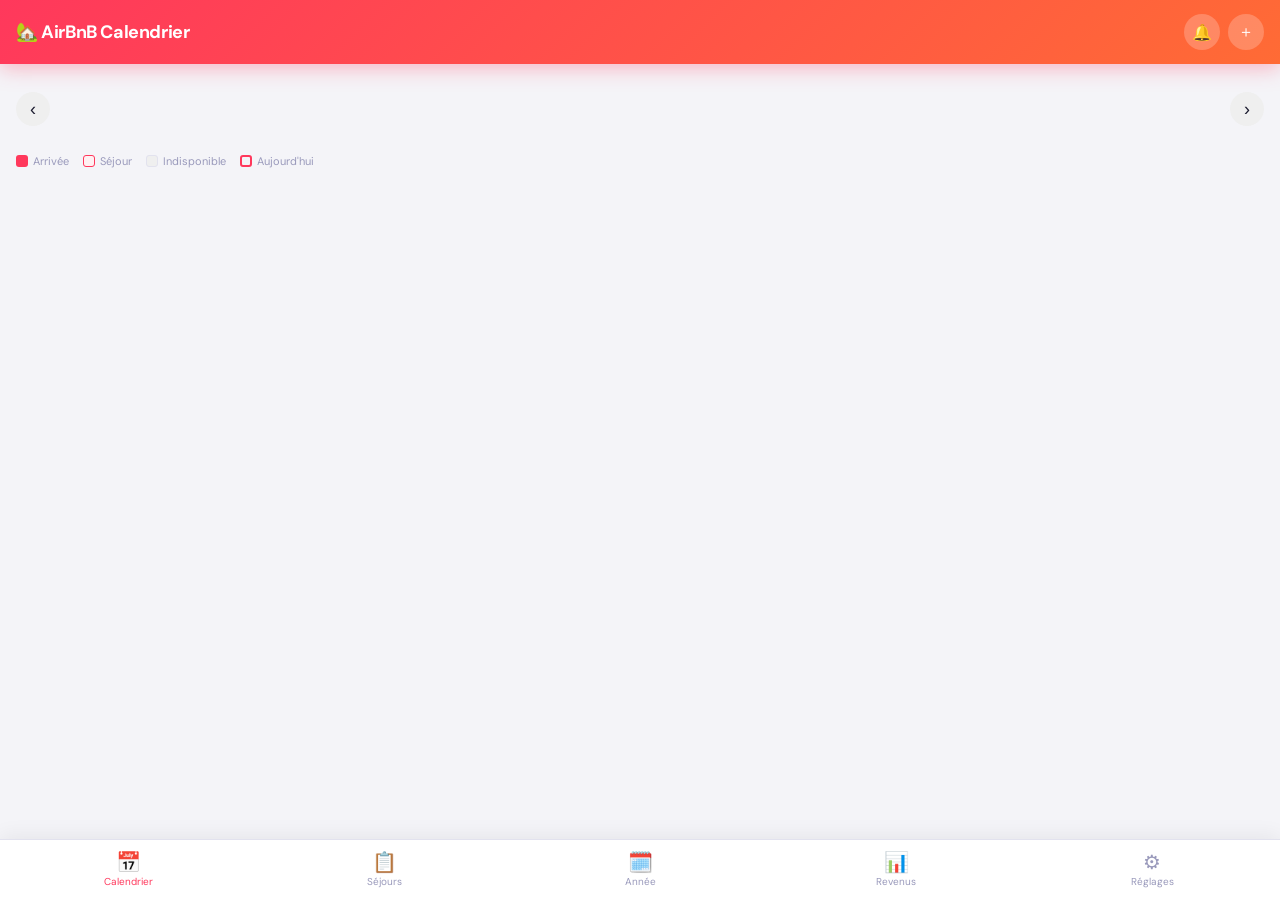
==== commit 78f63e32: "Add files via upload" ====
--- a/index.html
+++ b/index.html
@@ -15,21 +15,26 @@
 <style>
 :root {
   --airbnb:#FF385C; --airbnb-dk:#D90B2C; --airbnb-pale:#fff0f2;
-  --bg:#f8f8f8; --bg2:#ffffff; --bg3:#f2f2f2;
-  --text:#1a1a1a; --text2:#666; --text3:#aaa;
-  --green:#1D9E75; --orange:#BA7517; --blue:#185FA5;
-  --border:#e8e8e8; --card-shadow:0 2px 12px rgba(0,0,0,.07);
-  --radius:14px; --radius-sm:9px;
+  --airbnb-mid:#ff6b85;
+  --bg:#f4f4f8; --bg2:#ffffff; --bg3:#efefef;
+  --text:#1a1a2e; --text2:#5a5a7a; --text3:#9999bb;
+  --green:#00c896; --green-pale:#e0fff6;
+  --orange:#ff9f43; --orange-pale:#fff4e6;
+  --blue:#4361ee; --blue-pale:#eef0ff;
+  --purple:#7c3aed; --purple-pale:#f3eeff;
+  --border:#e2e2ee; --card-shadow:0 4px 20px rgba(67,97,238,.08);
+  --radius:16px; --radius-sm:10px; --radius-xs:6px;
   --safe-top:env(safe-area-inset-top,0px);
   --safe-bottom:env(safe-area-inset-bottom,0px);
   --font:'DM Sans',system-ui,sans-serif;
 }
 @media(prefers-color-scheme:dark){
   :root{
-    --bg:#0f0f0f; --bg2:#1c1c1e; --bg3:#2c2c2e;
-    --text:#f5f5f5; --text2:#aaa; --text3:#666;
-    --border:#3a3a3c; --card-shadow:0 2px 16px rgba(0,0,0,.4);
-    --airbnb-pale:#2d0a10;
+    --bg:#0d0d1a; --bg2:#16162a; --bg3:#1e1e35;
+    --text:#e8e8ff; --text2:#9090c0; --text3:#5050a0;
+    --border:#2a2a4a; --card-shadow:0 4px 24px rgba(0,0,0,.4);
+    --airbnb-pale:#2d0a10; --green-pale:#0a2e1f;
+    --orange-pale:#2e1800; --blue-pale:#0a0e2e; --purple-pale:#1a0a2e;
   }
 }
 *{box-sizing:border-box;margin:0;padding:0;-webkit-tap-highlight-color:transparent;}
@@ -38,23 +43,27 @@
 
 /* ── Top bar ── */
 .topbar{
-  background:var(--airbnb);
-  padding:calc(var(--safe-top) + 12px) 16px 12px;
+  background:linear-gradient(135deg,#FF385C 0%,#ff6b35 100%);
+  padding:calc(var(--safe-top) + 14px) 16px 14px;
   display:flex;align-items:center;justify-content:space-between;
   flex-shrink:0;
-}
-.topbar-title{color:#fff;font-size:18px;font-weight:600;letter-spacing:-.3px;}
+  box-shadow:0 4px 20px rgba(255,56,92,.35);
+}
+.topbar-title{color:#fff;font-size:18px;font-weight:700;letter-spacing:-.4px;}
 .topbar-right{display:flex;gap:8px;align-items:center;}
-.icon-btn{background:rgba(255,255,255,.18);border:none;border-radius:50%;width:34px;height:34px;display:flex;align-items:center;justify-content:center;cursor:pointer;color:#fff;font-size:16px;}
+.icon-btn{background:rgba(255,255,255,.22);border:none;border-radius:50%;width:36px;height:36px;display:flex;align-items:center;justify-content:center;cursor:pointer;color:#fff;font-size:16px;transition:background .15s;}
+.icon-btn:active{background:rgba(255,255,255,.36);}
 
 /* ── Tab bar ── */
 .tabbar{
   display:flex;background:var(--bg2);border-top:1px solid var(--border);
   padding:8px 0 calc(8px + var(--safe-bottom));
   flex-shrink:0;
-}
-.tab-item{flex:1;display:flex;flex-direction:column;align-items:center;gap:3px;cursor:pointer;padding:4px 0;border:none;background:none;color:var(--text3);font-family:var(--font);font-size:10px;transition:color .15s;}
+  box-shadow:0 -4px 20px rgba(0,0,0,.06);
+}
+.tab-item{flex:1;display:flex;flex-direction:column;align-items:center;gap:3px;cursor:pointer;padding:4px 0;border:none;background:none;color:var(--text3);font-family:var(--font);font-size:10px;transition:color .2s,transform .1s;}
 .tab-item.active{color:var(--airbnb);}
+.tab-item:active{transform:scale(.9);}
 .tab-icon{font-size:20px;line-height:1;}
 
 /* ── Pages ── */
@@ -65,177 +74,180 @@
 /* ── Metrics strip ── */
 .metrics-scroll{display:flex;gap:10px;padding:14px 16px;overflow-x:auto;scrollbar-width:none;}
 .metrics-scroll::-webkit-scrollbar{display:none;}
-.metric-card{background:var(--bg2);border-radius:var(--radius-sm);padding:12px 14px;min-width:120px;box-shadow:var(--card-shadow);flex-shrink:0;}
-.metric-label{font-size:11px;color:var(--text3);margin-bottom:4px;}
-.metric-value{font-size:22px;font-weight:600;line-height:1;}
-.metric-sub{font-size:10px;color:var(--text3);margin-top:2px;}
-
-/* ── Calendar ── */
-.cal-header{display:flex;align-items:center;justify-content:space-between;padding:0 16px 10px;}
-.cal-nav-btn{background:var(--bg3);border:none;border-radius:50%;width:32px;height:32px;font-size:16px;cursor:pointer;color:var(--text);display:flex;align-items:center;justify-content:center;}
-.cal-month{font-size:16px;font-weight:600;}
+.metric-card{border-radius:var(--radius);padding:14px 16px;min-width:128px;flex-shrink:0;position:relative;overflow:hidden;}
+.metric-card::after{content:'';position:absolute;top:-18px;right:-14px;width:60px;height:60px;border-radius:50%;background:rgba(255,255,255,.12);}
+.metric-card.mc-red{background:linear-gradient(135deg,#FF385C,#ff6b35);color:#fff;}
+.metric-card.mc-green{background:linear-gradient(135deg,#00c896,#00a8e0);color:#fff;}
+.metric-card.mc-blue{background:linear-gradient(135deg,#4361ee,#7c3aed);color:#fff;}
+.metric-card.mc-orange{background:linear-gradient(135deg,#ff9f43,#ee5a24);color:#fff;}
+.metric-card.mc-purple{background:linear-gradient(135deg,#7c3aed,#c026d3);color:#fff;}
+.metric-label{font-size:11px;opacity:.8;margin-bottom:6px;font-weight:500;}
+.metric-value{font-size:24px;font-weight:700;line-height:1;color:#fff;}
+.metric-sub{font-size:10px;opacity:.75;margin-top:3px;}
+
+/* ── Calendar nav ── */
+.cal-nav-btn{background:var(--bg3);border:none;border-radius:50%;width:34px;height:34px;font-size:18px;cursor:pointer;color:var(--text);display:flex;align-items:center;justify-content:center;transition:background .15s,transform .1s;}
+.cal-nav-btn:active{background:var(--airbnb);color:#fff;transform:scale(.9);}
+.cal-month{font-size:16px;font-weight:700;letter-spacing:-.2px;}
 .cal-grid{padding:0 12px;}
-.cal-days-header{display:grid;grid-template-columns:repeat(7,1fr);margin-bottom:4px;}
-.cal-day-lbl{text-align:center;font-size:11px;color:var(--text3);padding:4px 0;}
+.cal-days-header{display:grid;grid-template-columns:repeat(7,1fr);margin-bottom:6px;}
+.cal-day-lbl{text-align:center;font-size:11px;color:var(--text3);padding:4px 0;font-weight:600;}
 .cal-body{display:grid;grid-template-columns:repeat(7,1fr);gap:3px;}
-.cal-cell{aspect-ratio:1;display:flex;align-items:center;justify-content:center;font-size:13px;border-radius:8px;cursor:default;position:relative;transition:transform .1s;}
+.cal-cell{aspect-ratio:1;display:flex;align-items:center;justify-content:center;font-size:13px;border-radius:9px;cursor:default;position:relative;transition:transform .1s;}
 .cal-cell.other{color:var(--text3);}
-.cal-cell.today{border:2px solid var(--airbnb);color:var(--airbnb);font-weight:600;}
-.cal-cell.checkin{background:var(--airbnb);color:#fff;font-weight:600;border-radius:8px 0 0 8px;}
+.cal-cell.today{border:2.5px solid var(--airbnb);color:var(--airbnb);font-weight:700;background:var(--airbnb-pale);}
+.cal-cell.checkin{background:linear-gradient(135deg,#FF385C,#ff6b35);color:#fff;font-weight:700;border-radius:9px 0 0 9px;box-shadow:2px 0 8px rgba(255,56,92,.3);}
 .cal-cell.staying{background:var(--airbnb-pale);color:var(--airbnb);font-weight:500;}
-.cal-cell.checkout{background:var(--airbnb-pale);color:var(--airbnb);border-radius:0 8px 8px 0;}
-.cal-cell.blocked{background:var(--bg3);color:var(--text3)!important;opacity:.6;}
-.cal-cell.past{opacity:.38;}
+.cal-cell.checkout{background:var(--airbnb-pale);color:var(--airbnb);border-radius:0 9px 9px 0;}
+.cal-cell.blocked{background:var(--bg3);color:var(--text3)!important;opacity:.55;}
+.cal-cell.past{opacity:.35;}
 .cal-cell-wrap{display:flex;flex-direction:column;align-items:center;justify-content:center;width:100%;height:100%;gap:1px;}
 .cal-cell-num{font-size:13px;line-height:1;}
 .cal-cell-name{font-size:7px;line-height:1;max-width:90%;overflow:hidden;text-overflow:ellipsis;white-space:nowrap;opacity:.9;}
 .cal-cell.tappable{cursor:pointer;}
-.cal-cell.tappable:active{transform:scale(.92);}
-.cal-legend{display:flex;gap:16px;padding:12px 16px 4px;flex-wrap:wrap;}
+.cal-cell.tappable:active{transform:scale(.88);}
+.cal-legend{display:flex;gap:14px;padding:12px 16px 4px;flex-wrap:wrap;}
 .legend-item{display:flex;align-items:center;gap:5px;font-size:11px;color:var(--text3);}
 .legend-dot{width:12px;height:12px;border-radius:3px;}
 
-/* ── Booking list ── */
-.section-title{font-size:13px;font-weight:600;color:var(--text2);padding:14px 16px 8px;text-transform:uppercase;letter-spacing:.5px;}
+/* ── Section title ── */
+.section-title{font-size:11px;font-weight:700;color:var(--text3);padding:16px 16px 8px;text-transform:uppercase;letter-spacing:1px;}
+
+/* ── Filter chips ── */
 .filter-row{display:flex;gap:6px;padding:0 16px 10px;overflow-x:auto;scrollbar-width:none;}
 .filter-row::-webkit-scrollbar{display:none;}
-.filter-chip{border:1.5px solid var(--border);background:none;border-radius:20px;padding:5px 14px;font-size:12px;font-family:var(--font);color:var(--text2);cursor:pointer;white-space:nowrap;transition:all .15s;}
-.filter-chip.active{background:var(--airbnb);border-color:var(--airbnb);color:#fff;}
-.booking-card{margin:0 12px 10px;background:var(--bg2);border-radius:var(--radius);padding:14px;box-shadow:var(--card-shadow);cursor:pointer;transition:transform .12s,box-shadow .12s;active:transform:scale(.98);}
-.booking-card:active{transform:scale(.98);box-shadow:0 1px 6px rgba(0,0,0,.08);}
-.booking-card.selected{border:2px solid var(--airbnb);}
-.bc-top{display:flex;align-items:center;gap:10px;margin-bottom:8px;}
-.bc-avatar{width:38px;height:38px;border-radius:50%;background:var(--airbnb-pale);color:var(--airbnb);font-weight:600;font-size:14px;display:flex;align-items:center;justify-content:center;flex-shrink:0;}
-.bc-name{font-size:15px;font-weight:600;flex:1;}
-.bc-origin{font-size:12px;color:var(--text3);margin-top:1px;}
-.status-badge{font-size:11px;font-weight:600;padding:3px 9px;border-radius:20px;}
-.status-confirmed{background:#e6f7f1;color:#1D9E75;}
-.status-pending{background:#fef3de;color:#BA7517;}
-.status-cancelled{background:#fde8ea;color:#c0203e;}
+.filter-chip{border:1.5px solid var(--border);background:none;border-radius:20px;padding:6px 16px;font-size:12px;font-family:var(--font);color:var(--text2);cursor:pointer;white-space:nowrap;transition:all .18s;font-weight:500;}
+.filter-chip.active{background:linear-gradient(135deg,#FF385C,#ff6b35);border-color:transparent;color:#fff;box-shadow:0 4px 12px rgba(255,56,92,.35);}
+
+/* ── Booking cards ── */
+.booking-card{margin:0 12px 10px;background:var(--bg2);border-radius:var(--radius);padding:14px;box-shadow:var(--card-shadow);cursor:pointer;transition:transform .12s,box-shadow .12s;border:1px solid var(--border);}
+.booking-card:active{transform:scale(.98);box-shadow:0 2px 8px rgba(0,0,0,.08);}
+.booking-card.selected{border:2px solid var(--airbnb);box-shadow:0 4px 16px rgba(255,56,92,.2);}
+.bc-top{display:flex;align-items:center;gap:10px;margin-bottom:10px;}
+.bc-avatar{width:42px;height:42px;border-radius:14px;background:linear-gradient(135deg,#FF385C,#ff6b35);color:#fff;font-weight:700;font-size:15px;display:flex;align-items:center;justify-content:center;flex-shrink:0;box-shadow:0 4px 10px rgba(255,56,92,.3);}
+.bc-name{font-size:15px;font-weight:700;flex:1;}
+.bc-origin{font-size:12px;color:var(--text3);margin-top:2px;}
+.status-badge{font-size:11px;font-weight:700;padding:4px 10px;border-radius:20px;letter-spacing:.2px;}
+.status-confirmed{background:var(--green-pale);color:var(--green);}
+.status-pending{background:var(--orange-pale);color:var(--orange);}
+.status-cancelled{background:var(--airbnb-pale);color:var(--airbnb);}
 .bc-bottom{display:flex;align-items:center;justify-content:space-between;}
-.bc-dates{font-size:12px;color:var(--text2);}
+.bc-dates{font-size:12px;color:var(--text2);font-weight:500;}
 .bc-meta{display:flex;gap:8px;align-items:center;}
-.bc-nights{font-size:11px;background:var(--bg3);border-radius:10px;padding:2px 8px;color:var(--text2);}
-.bc-rev{font-size:14px;font-weight:600;color:var(--green);}
+.bc-nights{font-size:11px;background:var(--blue-pale);color:var(--blue);border-radius:10px;padding:3px 9px;font-weight:600;}
+.bc-rev{font-size:14px;font-weight:700;color:var(--green);}
 
 /* ── Detail sheet ── */
-.sheet-overlay{position:fixed;inset:0;background:rgba(0,0,0,.4);z-index:100;opacity:0;pointer-events:none;transition:opacity .25s;}
+.sheet-overlay{position:fixed;inset:0;background:rgba(13,13,26,.55);backdrop-filter:blur(4px);z-index:100;opacity:0;pointer-events:none;transition:opacity .25s;}
 .sheet-overlay.open{opacity:1;pointer-events:all;}
-.sheet{position:fixed;bottom:0;left:0;right:0;background:var(--bg2);border-radius:22px 22px 0 0;z-index:101;transform:translateY(100%);transition:transform .3s cubic-bezier(.25,.1,.25,1);max-height:88dvh;overflow-y:auto;padding-bottom:calc(20px + var(--safe-bottom));}
+.sheet{position:fixed;bottom:0;left:0;right:0;background:var(--bg2);border-radius:24px 24px 0 0;z-index:101;transform:translateY(100%);transition:transform .32s cubic-bezier(.25,.1,.25,1);max-height:90dvh;overflow-y:auto;padding-bottom:calc(24px + var(--safe-bottom));}
 .sheet.open{transform:translateY(0);}
-.sheet-handle{width:36px;height:4px;background:var(--border);border-radius:2px;margin:12px auto 18px;}
+.sheet-handle{width:40px;height:4px;background:var(--border);border-radius:2px;margin:14px auto 20px;}
 .sheet-content{padding:0 20px;}
-.sheet-title{font-size:18px;font-weight:600;margin-bottom:16px;}
-.detail-avatar-row{display:flex;align-items:center;gap:12px;margin-bottom:18px;}
-.detail-avatar{width:52px;height:52px;border-radius:50%;background:var(--airbnb-pale);color:var(--airbnb);font-weight:700;font-size:18px;display:flex;align-items:center;justify-content:center;}
-.detail-name{font-size:17px;font-weight:600;}
-.detail-origin{font-size:13px;color:var(--text3);margin-top:2px;}
-.detail-grid{display:grid;grid-template-columns:1fr 1fr;gap:14px;margin-bottom:16px;}
-.detail-item .di-label{font-size:11px;color:var(--text3);margin-bottom:3px;}
-.detail-item .di-value{font-size:14px;font-weight:600;}
-.note-box{background:var(--bg3);border-radius:var(--radius-sm);padding:10px 12px;font-size:13px;color:var(--text2);margin-bottom:16px;border-left:3px solid var(--orange);}
+.sheet-title{font-size:19px;font-weight:700;margin-bottom:18px;letter-spacing:-.3px;}
+.detail-avatar-row{display:flex;align-items:center;gap:14px;margin-bottom:20px;padding:14px;background:linear-gradient(135deg,rgba(255,56,92,.08),rgba(255,107,53,.05));border-radius:var(--radius);border:1px solid rgba(255,56,92,.12);}
+.detail-avatar{width:54px;height:54px;border-radius:16px;background:linear-gradient(135deg,#FF385C,#ff6b35);color:#fff;font-weight:700;font-size:20px;display:flex;align-items:center;justify-content:center;box-shadow:0 6px 16px rgba(255,56,92,.35);}
+.detail-name{font-size:17px;font-weight:700;}
+.detail-origin{font-size:13px;color:var(--text3);margin-top:3px;}
+.detail-grid{display:grid;grid-template-columns:1fr 1fr;gap:12px;margin-bottom:18px;}
+.detail-item{background:var(--bg3);border-radius:var(--radius-sm);padding:10px 12px;}
+.detail-item .di-label{font-size:10px;color:var(--text3);margin-bottom:4px;font-weight:600;text-transform:uppercase;letter-spacing:.5px;}
+.detail-item .di-value{font-size:14px;font-weight:700;}
+.note-box{background:var(--orange-pale);border-radius:var(--radius-sm);padding:12px 14px;font-size:13px;color:var(--orange);margin-bottom:18px;border-left:3px solid var(--orange);}
 .action-btns{display:flex;gap:10px;}
-.action-btn{flex:1;padding:12px;border-radius:var(--radius-sm);border:none;font-family:var(--font);font-size:14px;font-weight:600;cursor:pointer;transition:opacity .15s;}
-.action-btn:active{opacity:.8;}
-.btn-delete{background:#fde8ea;color:#c0203e;}
+.action-btn{flex:1;padding:13px;border-radius:var(--radius-sm);border:none;font-family:var(--font);font-size:14px;font-weight:700;cursor:pointer;transition:opacity .15s,transform .1s;}
+.action-btn:active{opacity:.8;transform:scale(.97);}
+.btn-delete{background:var(--airbnb-pale);color:var(--airbnb);}
 .btn-close{background:var(--bg3);color:var(--text);}
 
-/* ── iCal / Settings page ── */
-.settings-card{margin:0 12px 12px;background:var(--bg2);border-radius:var(--radius);padding:16px;box-shadow:var(--card-shadow);}
-.settings-card h3{font-size:14px;font-weight:600;margin-bottom:12px;color:var(--text);}
+/* ── Settings ── */
+.settings-card{margin:0 12px 12px;background:var(--bg2);border-radius:var(--radius);padding:16px;box-shadow:var(--card-shadow);border:1px solid var(--border);}
+.settings-card h3{font-size:14px;font-weight:700;margin-bottom:12px;color:var(--text);}
 .input-group{margin-bottom:10px;}
-.input-group label{font-size:12px;color:var(--text3);display:block;margin-bottom:5px;}
-.input-group input,.input-group select{width:100%;background:var(--bg3);border:1.5px solid var(--border);border-radius:var(--radius-sm);padding:10px 12px;font-size:14px;font-family:var(--font);color:var(--text);outline:none;transition:border .15s;}
-.input-group input:focus{border-color:var(--airbnb);}
-.pwa-btn{width:100%;padding:13px;border-radius:var(--radius-sm);border:none;font-family:var(--font);font-size:15px;font-weight:600;cursor:pointer;transition:all .15s;margin-bottom:8px;}
+.input-group label{font-size:12px;color:var(--text3);display:block;margin-bottom:5px;font-weight:600;}
+.input-group input,.input-group select{width:100%;background:var(--bg3);border:1.5px solid var(--border);border-radius:var(--radius-sm);padding:11px 12px;font-size:14px;font-family:var(--font);color:var(--text);outline:none;transition:border .15s,box-shadow .15s;}
+.input-group input:focus{border-color:var(--airbnb);box-shadow:0 0 0 3px rgba(255,56,92,.12);}
+.pwa-btn{width:100%;padding:14px;border-radius:var(--radius-sm);border:none;font-family:var(--font);font-size:15px;font-weight:700;cursor:pointer;transition:all .15s;margin-bottom:8px;}
 .pwa-btn:active{opacity:.85;transform:scale(.98);}
-.btn-primary{background:var(--airbnb);color:#fff;}
+.btn-primary{background:linear-gradient(135deg,#FF385C,#ff6b35);color:#fff;box-shadow:0 4px 14px rgba(255,56,92,.35);}
 .btn-secondary{background:var(--bg3);color:var(--text);}
-.btn-success{background:var(--green);color:#fff;}
-.status-msg{font-size:13px;text-align:center;padding:6px;border-radius:var(--radius-sm);margin-top:8px;display:none;}
+.btn-success{background:linear-gradient(135deg,#00c896,#00a8e0);color:#fff;box-shadow:0 4px 14px rgba(0,200,150,.3);}
+.status-msg{font-size:13px;text-align:center;padding:8px;border-radius:var(--radius-sm);margin-top:8px;display:none;font-weight:500;}
 .status-msg.show{display:block;}
-.status-msg.ok{background:#e6f7f1;color:#1D9E75;}
-.status-msg.err{background:#fde8ea;color:#c0203e;}
-.status-msg.loading{background:var(--bg3);color:var(--text2);}
-
-/* ── Stats page ── */
+.status-msg.ok{background:var(--green-pale);color:var(--green);}
+.status-msg.err{background:var(--airbnb-pale);color:var(--airbnb);}
+.status-msg.loading{background:var(--blue-pale);color:var(--blue);}
+
+/* ── Stats ── */
 .stats-row{display:grid;grid-template-columns:1fr 1fr;gap:10px;padding:0 12px 10px;}
-.stat-card{background:var(--bg2);border-radius:var(--radius-sm);padding:14px;box-shadow:var(--card-shadow);}
-.stat-card .s-label{font-size:11px;color:var(--text3);margin-bottom:6px;}
-.stat-card .s-value{font-size:24px;font-weight:700;}
-.stat-card .s-sub{font-size:11px;color:var(--text3);margin-top:3px;}
-.occupancy-bar{margin:0 12px 14px;background:var(--bg2);border-radius:var(--radius-sm);padding:14px;box-shadow:var(--card-shadow);}
-.occ-label{font-size:12px;color:var(--text3);margin-bottom:8px;}
-.occ-track{height:10px;background:var(--bg3);border-radius:5px;overflow:hidden;}
-.occ-fill{height:100%;background:var(--airbnb);border-radius:5px;transition:width .8s ease;}
-.occ-pct{font-size:14px;font-weight:700;color:var(--airbnb);margin-top:6px;}
-
-/* ── Add booking form ── */
+.stat-card{background:var(--bg2);border-radius:var(--radius-sm);padding:14px;box-shadow:var(--card-shadow);border:1px solid var(--border);}
+.stat-card .s-label{font-size:10px;color:var(--text3);margin-bottom:6px;font-weight:700;text-transform:uppercase;letter-spacing:.5px;}
+.stat-card .s-value{font-size:24px;font-weight:800;}
+.occupancy-bar{margin:0 12px 12px;background:var(--bg2);border-radius:var(--radius-sm);padding:14px;box-shadow:var(--card-shadow);border:1px solid var(--border);}
+.occ-label{font-size:12px;color:var(--text3);margin-bottom:10px;font-weight:600;}
+.occ-track{height:12px;background:var(--bg3);border-radius:6px;overflow:hidden;}
+.occ-fill{height:100%;background:linear-gradient(90deg,#FF385C,#ff9f43);border-radius:6px;transition:width .9s cubic-bezier(.25,.1,.25,1);}
+.occ-pct{font-size:15px;font-weight:800;color:var(--airbnb);margin-top:8px;}
+
+/* ── Charts ── */
+.chart-card{margin:0 12px 12px;background:var(--bg2);border-radius:var(--radius);padding:16px 14px 12px;box-shadow:var(--card-shadow);border:1px solid var(--border);}
+.chart-title{font-size:14px;font-weight:700;color:var(--text);margin-bottom:3px;letter-spacing:-.2px;}
+.chart-subtitle{font-size:11px;color:var(--text3);margin-bottom:14px;font-weight:500;}
+.chart-legend{display:flex;gap:12px;flex-wrap:wrap;margin-top:10px;}
+.chart-legend-item{display:flex;align-items:center;gap:5px;font-size:11px;color:var(--text2);font-weight:500;}
+.chart-legend-dot{width:10px;height:10px;border-radius:3px;}
+.stats-tabs{display:flex;gap:6px;padding:12px 12px 4px;overflow-x:auto;scrollbar-width:none;}
+.stats-tabs::-webkit-scrollbar{display:none;}
+.stats-tab{border:1.5px solid var(--border);background:none;border-radius:20px;padding:6px 14px;font-size:12px;font-family:var(--font);color:var(--text2);cursor:pointer;white-space:nowrap;font-weight:600;transition:all .18s;}
+.stats-tab.active{background:linear-gradient(135deg,#FF385C,#ff6b35);border-color:transparent;color:#fff;box-shadow:0 4px 12px rgba(255,56,92,.35);}
+
+/* ── Add form ── */
 .form-row{margin-bottom:12px;}
-.form-row label{font-size:12px;color:var(--text3);display:block;margin-bottom:4px;}
-.form-row input,.form-row select{width:100%;background:var(--bg3);border:1.5px solid var(--border);border-radius:var(--radius-sm);padding:10px 12px;font-size:14px;font-family:var(--font);color:var(--text);outline:none;}
-.form-row input:focus,.form-row select:focus{border-color:var(--airbnb);}
+.form-row label{font-size:12px;color:var(--text3);display:block;margin-bottom:4px;font-weight:600;}
+.form-row input,.form-row select{width:100%;background:var(--bg3);border:1.5px solid var(--border);border-radius:var(--radius-sm);padding:11px 12px;font-size:14px;font-family:var(--font);color:var(--text);outline:none;transition:border .15s;}
+.form-row input:focus,.form-row select:focus{border-color:var(--airbnb);box-shadow:0 0 0 3px rgba(255,56,92,.12);}
 .form-grid{display:grid;grid-template-columns:1fr 1fr;gap:10px;}
 
 /* ── Notification banner ── */
-.notif-banner{margin:8px 12px;background:var(--airbnb-pale);border:1.5px solid var(--airbnb);border-radius:var(--radius-sm);padding:12px;font-size:13px;color:var(--airbnb);display:none;}
+.notif-banner{margin:10px 12px;background:linear-gradient(135deg,rgba(255,56,92,.1),rgba(255,107,53,.08));border:1.5px solid rgba(255,56,92,.25);border-radius:var(--radius-sm);padding:12px;font-size:13px;color:var(--airbnb);display:none;font-weight:500;}
 .notif-banner.show{display:flex;gap:8px;align-items:flex-start;}
-.empty-state{text-align:center;padding:40px 20px;color:var(--text3);font-size:14px;}
-.empty-icon{font-size:40px;margin-bottom:10px;}
+.empty-state{text-align:center;padding:48px 20px;color:var(--text3);font-size:14px;}
+.empty-icon{font-size:44px;margin-bottom:12px;}
 
 /* ── Annual view ── */
-.year-nav{display:flex;align-items:center;justify-content:space-between;padding:10px 16px 6px;}
-.year-nav-btn{background:var(--bg3);border:none;border-radius:50%;width:32px;height:32px;font-size:16px;cursor:pointer;color:var(--text);display:flex;align-items:center;justify-content:center;}
-.year-label{font-size:17px;font-weight:600;}
+.year-nav{display:flex;align-items:center;justify-content:space-between;padding:12px 16px 8px;}
+.year-nav-btn{background:var(--bg3);border:none;border-radius:50%;width:34px;height:34px;font-size:18px;cursor:pointer;color:var(--text);display:flex;align-items:center;justify-content:center;transition:all .15s;}
+.year-nav-btn:active{background:var(--airbnb);color:#fff;transform:scale(.9);}
+.year-label{font-size:18px;font-weight:800;letter-spacing:-.3px;}
 .year-grid{display:grid;grid-template-columns:1fr 1fr;gap:10px;padding:0 12px 16px;}
-.mini-month{background:var(--bg2);border-radius:var(--radius-sm);padding:10px;box-shadow:var(--card-shadow);}
-.mini-month-title{font-size:12px;font-weight:600;color:var(--text2);margin-bottom:6px;text-align:center;}
+.mini-month{background:var(--bg2);border-radius:var(--radius-sm);padding:10px;box-shadow:var(--card-shadow);border:1px solid var(--border);}
+.mini-month-title{font-size:11px;font-weight:700;color:var(--text2);margin-bottom:6px;text-align:center;text-transform:uppercase;letter-spacing:.5px;}
 .mini-days-hdr{display:grid;grid-template-columns:repeat(7,1fr);margin-bottom:2px;}
-.mini-day-lbl{text-align:center;font-size:8px;color:var(--text3);}
+.mini-day-lbl{text-align:center;font-size:8px;color:var(--text3);font-weight:600;}
 .mini-cal-body{display:grid;grid-template-columns:repeat(7,1fr);gap:1px;}
 .mini-cell{aspect-ratio:1;display:flex;align-items:center;justify-content:center;font-size:8.5px;border-radius:3px;}
 .mini-cell.mc-other{color:var(--text3);}
 .mini-cell.mc-today{border:1.5px solid var(--airbnb);color:var(--airbnb);font-weight:700;}
-.mini-cell.mc-checkin{background:var(--airbnb);color:#fff;font-weight:700;border-radius:3px 0 0 3px;}
-.mini-cell.mc-staying{background:var(--airbnb-pale);}
-.mini-cell.mc-checkout{background:var(--airbnb-pale);border-radius:0 3px 3px 0;}
-.year-month-stats{display:flex;justify-content:space-between;margin-top:6px;padding-top:6px;border-top:1px solid var(--border);}
-.yms-item{text-align:center;}
-.yms-val{font-size:11px;font-weight:600;}
-.yms-lbl{font-size:9px;color:var(--text3);}
-.mini-cell.mc-other{color:var(--text3);}
-.mini-cell.mc-today{border:1.5px solid var(--airbnb);color:var(--airbnb);font-weight:700;}
-.mini-cell.mc-checkin{background:var(--airbnb);color:#fff;font-weight:700;border-radius:3px 0 0 3px;}
+.mini-cell.mc-checkin{background:linear-gradient(135deg,#FF385C,#ff6b35);color:#fff;font-weight:700;border-radius:3px 0 0 3px;}
 .mini-cell.mc-staying{background:var(--airbnb-pale);}
 .mini-cell.mc-checkout{background:var(--airbnb-pale);border-radius:0 3px 3px 0;}
 .mini-cell.mc-blocked{background:var(--bg3);color:var(--text3)!important;}
-.mini-cell.mc-past{opacity:.35;}
+.mini-cell.mc-past{opacity:.32;}
+.year-month-stats{display:flex;justify-content:space-between;margin-top:7px;padding-top:7px;border-top:1px solid var(--border);}
+.yms-item{text-align:center;}
+.yms-val{font-size:11px;font-weight:700;}
+.yms-lbl{font-size:9px;color:var(--text3);}
 
 /* ── Swipe ── */
 .swipe-zone{touch-action:pan-y;user-select:none;}
 .cal-slide{transition:transform .22s cubic-bezier(.4,0,.2,1),opacity .22s;will-change:transform,opacity;}
-.cal-slide.slide-out-left {transform:translateX(-60px);opacity:0;pointer-events:none;}
-.cal-slide.slide-out-right{transform:translateX( 60px);opacity:0;pointer-events:none;}
-.cal-slide.slide-in-left  {animation:slideInL .22s cubic-bezier(.4,0,.2,1) forwards;}
-.cal-slide.slide-in-right {animation:slideInR .22s cubic-bezier(.4,0,.2,1) forwards;}
+.cal-slide.slide-out-left{transform:translateX(-60px);opacity:0;pointer-events:none;}
+.cal-slide.slide-out-right{transform:translateX(60px);opacity:0;pointer-events:none;}
+.cal-slide.slide-in-left{animation:slideInL .22s cubic-bezier(.4,0,.2,1) forwards;}
+.cal-slide.slide-in-right{animation:slideInR .22s cubic-bezier(.4,0,.2,1) forwards;}
 @keyframes slideInL{from{transform:translateX(60px);opacity:0}to{transform:translateX(0);opacity:1}}
 @keyframes slideInR{from{transform:translateX(-60px);opacity:0}to{transform:translateX(0);opacity:1}}
 
-/* ── Charts ── */
-.chart-card{margin:0 12px 12px;background:var(--bg2);border-radius:var(--radius);padding:14px 14px 10px;box-shadow:var(--card-shadow);}
-.chart-title{font-size:13px;font-weight:600;color:var(--text);margin-bottom:4px;}
-.chart-subtitle{font-size:11px;color:var(--text3);margin-bottom:12px;}
-.chart-wrap{width:100%;overflow:hidden;}
-.chart-wrap svg{display:block;width:100%;overflow:visible;}
-.chart-tooltip{position:absolute;background:var(--text);color:var(--bg2);font-size:11px;padding:4px 8px;border-radius:6px;pointer-events:none;white-space:nowrap;transform:translate(-50%,-110%);transition:opacity .15s;opacity:0;z-index:50;}
-.chart-tooltip.show{opacity:1;}
-.chart-legend{display:flex;gap:12px;flex-wrap:wrap;margin-top:8px;}
-.chart-legend-item{display:flex;align-items:center;gap:5px;font-size:11px;color:var(--text2);}
-.chart-legend-dot{width:10px;height:10px;border-radius:2px;}
-.stats-tabs{display:flex;gap:6px;padding:10px 12px 0;overflow-x:auto;scrollbar-width:none;}
-.stats-tabs::-webkit-scrollbar{display:none;}
-.stats-tab{border:1.5px solid var(--border);background:none;border-radius:20px;padding:5px 14px;font-size:12px;font-family:var(--font);color:var(--text2);cursor:pointer;white-space:nowrap;}
-.stats-tab.active{background:var(--airbnb);border-color:var(--airbnb);color:#fff;}
 </style>
 </head>
 <body>
@@ -243,7 +255,7 @@
 
   <!-- Top bar -->
   <div class="topbar">
-    <span class="topbar-title">✦ AirBnB Calendrier</span>
+    <span class="topbar-title">🏡 AirBnB Calendrier</span>
     <div class="topbar-right">
       <button class="icon-btn" id="notif-btn" title="Activer les notifications" onclick="requestNotifPerm()">🔔</button>
       <button class="icon-btn" onclick="showAddSheet()">＋</button>
@@ -618,17 +630,17 @@
     const d = Math.round((new Date(nextArr.checkin)-today)/86400000);
     nextTxt = d===0 ? "Auj." : `J-${d}`; nextSub = nextArr.guest.split(' ')[0];
   }
-  const metrics = [
-    {label:'Réservations', value:mBk, sub:'ce mois', color:'var(--airbnb)'},
-    {label:'Nuits', value:mNi, sub:`/${daysInMonth} dispo`, color:'var(--orange)'},
-    {label:'Occupation', value:occ+'%', sub:'ce mois', color:'var(--text)'},
-    {label:'Revenus', value:mRev.toLocaleString('fr-FR')+'€', sub:'estimés', color:'var(--green)'},
-    {label:'Prochaine arrivée', value:nextTxt, sub:nextSub, color:'var(--blue)'},
+  var metrics = [
+    {label:'Réservations', value:String(mBk), sub:'ce mois', cls:'mc-red'},
+    {label:'Nuits réservées', value:String(mNi), sub:'/'+daysInMonth+' dispo', cls:'mc-orange'},
+    {label:'Occupation', value:occ+'%', sub:'ce mois', cls:'mc-blue'},
+    {label:'Revenus', value:mRev.toLocaleString('fr-FR')+'€', sub:'estimés', cls:'mc-green'},
+    {label:'Prochaine arrivée', value:nextTxt, sub:nextSub, cls:'mc-purple'},
   ];
   document.getElementById('metrics-strip').innerHTML = metrics.map(function(m) {
     var sub = m.sub ? '<div class="metric-sub">'+m.sub+'</div>' : '';
-    return '<div class="metric-card"><div class="metric-label">'+m.label+'</div>'
-      +'<div class="metric-value" style="color:'+m.color+'">'+m.value+'</div>'+sub+'</div>';
+    return '<div class="metric-card '+m.cls+'"><div class="metric-label">'+m.label+'</div>'
+      +'<div class="metric-value">'+m.value+'</div>'+sub+'</div>';
   }).join('');
 }
 
@@ -746,11 +758,19 @@
 
 function getMonthlyRevenue(year) {
   var pad=function(n){return String(n).padStart(2,'0');},result=[];
+  var todayStr=fmtDate(today);
+  var cy=today.getFullYear(), cm=today.getMonth()+1;
   for (var mo=0;mo<12;mo++) {
+    // Skip future months (except current month which may be partial)
+    if (year===cy && mo+1>cm) { result.push({mo:mo,rev:0,ni:0,bk:0}); continue; }
     var mStr=pad(mo+1),mS=year+'-'+mStr+'-01',dIn=new Date(year,mo+1,0).getDate(),mE=year+'-'+mStr+'-'+pad(dIn);
+    // For current month cap at today
+    if (year===cy && mo+1===cm) mE=todayStr;
     var rev=0,ni=0,bk=0;
     bookings.forEach(function(b){
       if (b.status==='blocked'||b.status==='cancelled') return;
+      // Only count stays that have already started (checkin <= today)
+      if (b.checkin>todayStr) return;
       if (b.checkin<=mE&&b.checkout>=mS){
         var s=new Date(Math.max(new Date(b.checkin),new Date(mS)));
         var e=new Date(Math.min(new Date(b.checkout),new Date(mE)));
@@ -764,11 +784,13 @@
 }
 
 function getYearlyRevenue() {
-  var yrs=[],cy=today.getFullYear();
+  var yrs=[],cy=today.getFullYear(),todayStr=fmtDate(today);
   bookings.forEach(function(b){
     if (b.status==='blocked'||b.status==='cancelled') return;
+    if (b.checkin>todayStr) return; // skip future bookings
     var y=parseInt(b.checkin.slice(0,4));
-    if (yrs.indexOf(y)<0) yrs.push(y);
+    // Only include years up to current year
+    if (y<=cy && yrs.indexOf(y)<0) yrs.push(y);
   });
   if (yrs.indexOf(cy)<0) yrs.push(cy);
   yrs.sort();
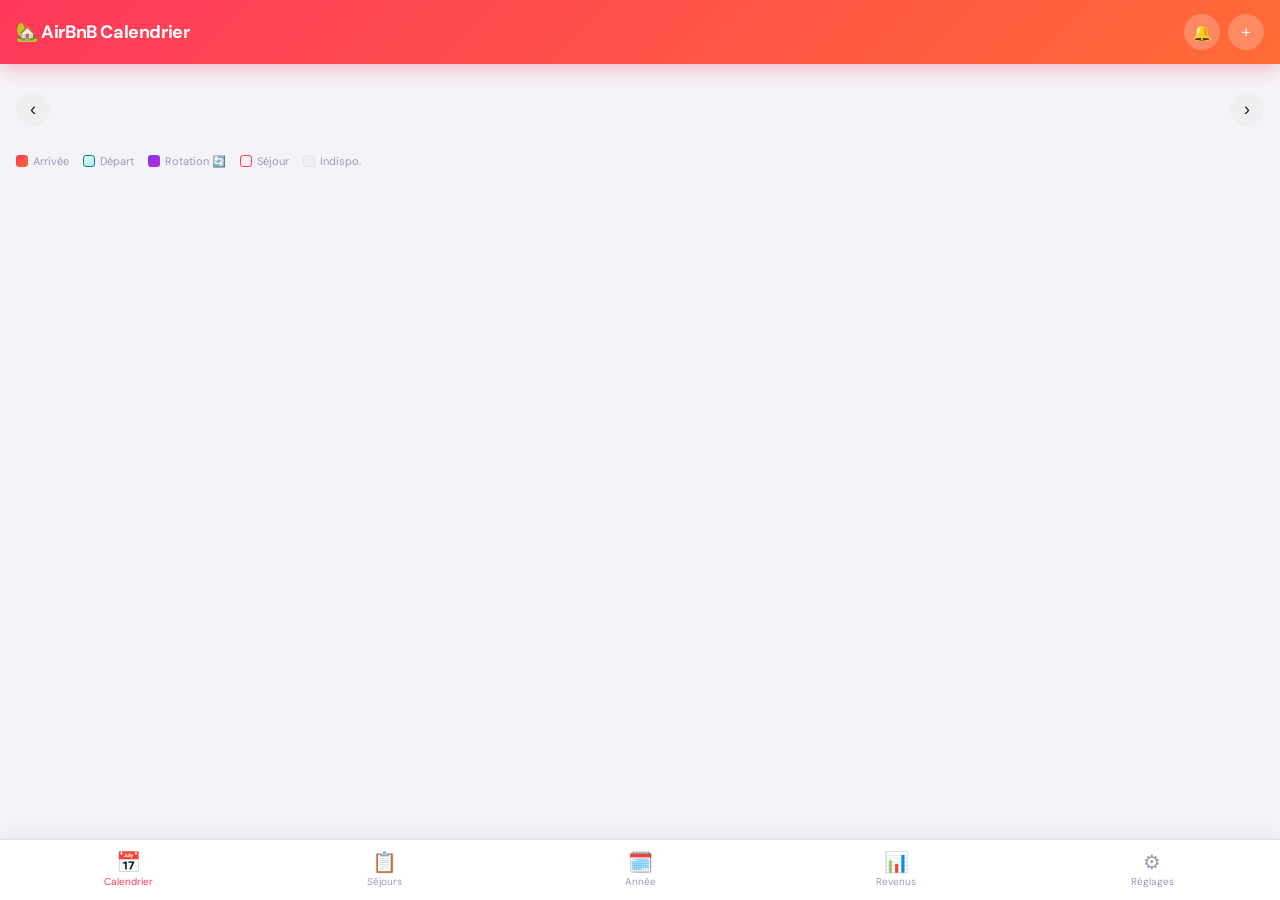
==== commit 2b1b81b2: "Add files via upload" ====
--- a/index.html
+++ b/index.html
@@ -98,7 +98,16 @@
 .cal-cell.today{border:2.5px solid var(--airbnb);color:var(--airbnb);font-weight:700;background:var(--airbnb-pale);}
 .cal-cell.checkin{background:linear-gradient(135deg,#FF385C,#ff6b35);color:#fff;font-weight:700;border-radius:9px 0 0 9px;box-shadow:2px 0 8px rgba(255,56,92,.3);}
 .cal-cell.staying{background:var(--airbnb-pale);color:var(--airbnb);font-weight:500;}
-.cal-cell.checkout{background:var(--airbnb-pale);color:var(--airbnb);border-radius:0 9px 9px 0;}
+.cal-cell.checkout{background:linear-gradient(135deg,#e0f7fa,#b2ebf2);color:#00838f;border-radius:0 9px 9px 0;font-weight:600;}
+.cal-cell.rotation{background:linear-gradient(135deg,#7c3aed,#c026d3);color:#fff;font-weight:700;border-radius:9px;box-shadow:0 2px 10px rgba(124,58,237,.4);position:relative;}
+.cal-cell.rotation::after{content:'🔄';font-size:6px;position:absolute;top:2px;right:2px;}
+.rotation-alert{margin:8px 12px 0;background:linear-gradient(135deg,rgba(124,58,237,.12),rgba(192,38,211,.08));border:1.5px solid rgba(124,58,237,.35);border-radius:var(--radius-sm);padding:12px 14px;display:none;animation:fadeIn .3s ease;}
+.rotation-alert.show{display:flex;gap:10px;align-items:flex-start;}
+.rotation-alert-icon{font-size:22px;flex-shrink:0;}
+.rotation-alert-body{flex:1;}
+.rotation-alert-title{font-size:13px;font-weight:700;color:#7c3aed;margin-bottom:4px;}
+.rotation-alert-item{font-size:12px;color:var(--text2);margin-bottom:2px;}
+@keyframes fadeIn{from{opacity:0;transform:translateY(-4px)}to{opacity:1;transform:translateY(0)}}
 .cal-cell.blocked{background:var(--bg3);color:var(--text3)!important;opacity:.55;}
 .cal-cell.past{opacity:.35;}
 .cal-cell-wrap{display:flex;flex-direction:column;align-items:center;justify-content:center;width:100%;height:100%;gap:1px;}
@@ -271,6 +280,13 @@
         <span>📣</span>
         <span id="notif-text"></span>
       </div>
+      <div id="rotation-alert" class="rotation-alert">
+        <div class="rotation-alert-icon">🧹</div>
+        <div class="rotation-alert-body">
+          <div class="rotation-alert-title">Rotation ce mois — alerte ménage</div>
+          <div id="rotation-list"></div>
+        </div>
+      </div>
       <div class="metrics-scroll" id="metrics-strip"></div>
       <div style="padding:0 16px 10px;display:flex;align-items:center;justify-content:space-between;">
         <button class="cal-nav-btn" onclick="calNav(-1)">‹</button>
@@ -286,10 +302,11 @@
         </div>
       </div>
       <div class="cal-legend">
-        <div class="legend-item"><div class="legend-dot" style="background:var(--airbnb)"></div>Arrivée</div>
+        <div class="legend-item"><div class="legend-dot" style="background:linear-gradient(135deg,#FF385C,#ff6b35)"></div>Arrivée</div>
+        <div class="legend-item"><div class="legend-dot" style="background:linear-gradient(135deg,#e0f7fa,#b2ebf2);border:1px solid #00838f"></div>Départ</div>
+        <div class="legend-item"><div class="legend-dot" style="background:linear-gradient(135deg,#7c3aed,#c026d3)"></div>Rotation 🔄</div>
         <div class="legend-item"><div class="legend-dot" style="background:var(--airbnb-pale);border:1px solid var(--airbnb)"></div>Séjour</div>
-        <div class="legend-item"><div class="legend-dot" style="background:var(--bg3);border:1px solid var(--border)"></div>Indisponible</div>
-        <div class="legend-item"><div class="legend-dot" style="border:2px solid var(--airbnb)"></div>Aujourd'hui</div>
+        <div class="legend-item"><div class="legend-dot" style="background:var(--bg3);border:1px solid var(--border)"></div>Indispo.</div>
       </div>
     </div>
 
@@ -650,17 +667,45 @@
   document.getElementById('cal-day-headers').innerHTML = DAYS.map(d =>
     `<div class="cal-day-lbl">${d}</div>`).join('');
 
-  const bookedMap = {}, blockedMap = {};
-  bookings.forEach(b => {
-    let d = new Date(b.checkin);
-    const end = new Date(b.checkout);
-    while (d < end) {
-      const s = fmtDate(d);
-      if (b.status === 'blocked') blockedMap[s] = b;
-      else bookedMap[s] = b;
-      d.setDate(d.getDate()+1);
+  const bookedMap = {}, blockedMap = {}, checkoutMap = {};
+  bookings.forEach(function(b) {
+    if (b.status === 'blocked') {
+      var bd = new Date(b.checkin), bend = new Date(b.checkout);
+      while (bd < bend) { blockedMap[fmtDate(bd)] = b; bd.setDate(bd.getDate()+1); }
+      return;
+    }
+    // map checkout day separately
+    checkoutMap[b.checkout] = b;
+    var bd2 = new Date(b.checkin), bend2 = new Date(b.checkout);
+    while (bd2 < bend2) { bookedMap[fmtDate(bd2)] = b; bd2.setDate(bd2.getDate()+1); }
+  });
+
+  // Detect rotation days this month (checkout + checkin same day)
+  const pad2 = function(n){return String(n).padStart(2,'0');};
+  const mStr2 = navYear+'-'+pad2(navMonth+1);
+  const rotations = [];
+  Object.keys(checkoutMap).forEach(function(ds) {
+    if (ds.slice(0,7) === mStr2 && bookedMap[ds] && checkoutMap[ds].id !== bookedMap[ds].id) {
+      rotations.push({
+        date: ds,
+        out: checkoutMap[ds].guest,
+        inn: bookedMap[ds].guest
+      });
     }
   });
+
+  // Show/hide rotation alert
+  const alertEl = document.getElementById('rotation-alert');
+  const listEl  = document.getElementById('rotation-list');
+  if (rotations.length && alertEl) {
+    alertEl.classList.add('show');
+    listEl.innerHTML = rotations.map(function(r) {
+      var dFmt = new Date(r.date).toLocaleDateString('fr-FR',{weekday:'long',day:'numeric',month:'long'});
+      return '<div class="rotation-alert-item">📅 <b>'+dFmt+'</b> — Départ : '+r.out+' / Arrivée : '+r.inn+'</div>';
+    }).join('');
+  } else if (alertEl) {
+    alertEl.classList.remove('show');
+  }
 
   const first = new Date(navYear, navMonth, 1);
   const daysIn = new Date(navYear, navMonth+1, 0).getDate();
@@ -670,31 +715,57 @@
 
   for (let i=0; i<startDow; i++) html += '<div class="cal-cell other"></div>';
   for (let d=1; d<=daysIn; d++) {
-    const ds = `${navYear}-${String(navMonth+1).padStart(2,'0')}-${String(d).padStart(2,'0')}`;
-    const b  = bookedMap[ds];
-    const bl = blockedMap[ds];
+    const ds = navYear+'-'+pad2(navMonth+1)+'-'+pad2(d);
+    const b   = bookedMap[ds];
+    const bl  = blockedMap[ds];
+    const co  = checkoutMap[ds]; // someone checking OUT this day
     const isPast = ds < todayStr;
     let cls = 'cal-cell';
-    if (isPast && !b && !bl) cls += ' past';
+    if (isPast && !b && !bl && !co) cls += ' past';
     if (ds === todayStr) cls += ' today';
     let inner = '', tap = '';
-    if (b) {
+
+    // Rotation: someone checks out AND someone checks in same day
+    const isRotation = co && b && co.id !== b.id;
+    // Pure checkout: someone checks out, nobody checks in
+    const isPureCheckout = co && (!b || co.id === b.id) && ds === co.checkout;
+
+    if (isRotation) {
+      cls += ' tappable rotation';
+      tap = 'onclick="openDetail(''+b.id+'')"';
+      var outName = co.guest ? co.guest.split(' ')[0] : '';
+      var inName  = b.guest  ? b.guest.split(' ')[0]  : '';
+      inner = '<div class="cal-cell-wrap">'
+        + '<div class="cal-cell-num">'+d+'</div>'
+        + '<div class="cal-cell-name">'+outName+'&#8599;'+inName+'</div>'
+        + '</div>';
+    } else if (b) {
       cls += ' tappable';
-      if (ds === b.checkin)       cls += ' checkin';
-      else if (ds === b.checkout) cls += ' checkout';
-      else                        cls += ' staying';
-      tap = `onclick="openDetail('${b.id}')"`;
-      const firstName = b.guest ? b.guest.split(' ')[0] : '';
-      const showName  = (ds === b.checkin) && firstName;
-      var nameHtml = showName ? '<div class="cal-cell-name">'+firstName+'</div>' : '';
-      inner = '<div class="cal-cell-wrap"><div class="cal-cell-num">'+d+'</div>'+nameHtml+'</div>';
+      if (ds === b.checkin) {
+        cls += ' checkin';
+        var firstName = b.guest ? b.guest.split(' ')[0] : '';
+        var nameHtml = firstName ? '<div class="cal-cell-name">'+firstName+'</div>' : '';
+        inner = '<div class="cal-cell-wrap"><div class="cal-cell-num">'+d+'</div>'+nameHtml+'</div>';
+      } else {
+        cls += ' staying';
+        inner = '<div class="cal-cell-wrap"><div class="cal-cell-num">'+d+'</div></div>';
+      }
+      tap = 'onclick="openDetail(''+b.id+'')"';
+    } else if (isPureCheckout) {
+      cls += ' tappable checkout';
+      tap = 'onclick="openDetail(''+co.id+'')"';
+      var outFirst = co.guest ? co.guest.split(' ')[0] : '';
+      inner = '<div class="cal-cell-wrap">'
+        + '<div class="cal-cell-num">'+d+'</div>'
+        + (outFirst ? '<div class="cal-cell-name">'+outFirst+'</div>' : '')
+        + '</div>';
     } else if (bl) {
       cls += ' blocked';
-      inner = `<div class="cal-cell-wrap"><div class="cal-cell-num">${d}</div></div>`;
+      inner = '<div class="cal-cell-wrap"><div class="cal-cell-num">'+d+'</div></div>';
     } else {
       inner = String(d);
     }
-    html += `<div class="${cls}" ${tap}>${inner}</div>`;
+    html += '<div class="'+cls+'" '+tap+'>'+inner+'</div>';
   }
   document.getElementById('cal-body').innerHTML = html;
 }
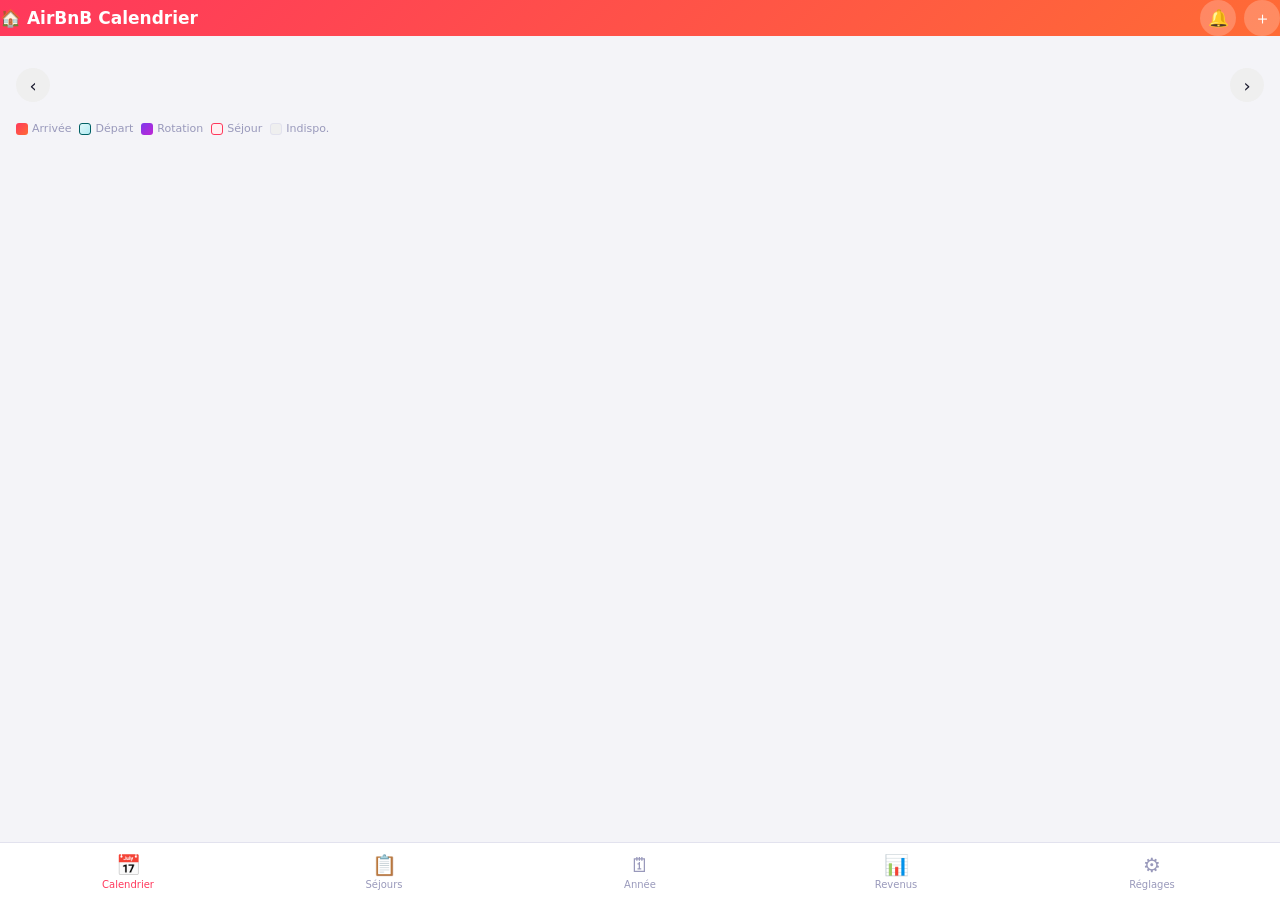
==== commit 6a27a0fb: "Add files via upload" ====
--- a/index.html
+++ b/index.html
@@ -3,1515 +3,640 @@
 <head>
 <meta charset="UTF-8"/>
 <meta name="viewport" content="width=device-width,initial-scale=1,maximum-scale=1,user-scalable=no,viewport-fit=cover"/>
-<meta name="theme-color" content="#FF385C" media="(prefers-color-scheme: light)"/>
-<meta name="theme-color" content="#1a0a0d" media="(prefers-color-scheme: dark)"/>
 <meta name="mobile-web-app-capable" content="yes"/>
 <meta name="apple-mobile-web-app-capable" content="yes"/>
-<meta name="apple-mobile-web-app-status-bar-style" content="black-translucent"/>
 <meta name="apple-mobile-web-app-title" content="AirBnB Cal"/>
 <link rel="manifest" href="manifest.json"/>
 <title>AirBnB Calendrier</title>
-<link href="https://fonts.googleapis.com/css2?family=DM+Sans:wght@400;500;600&family=DM+Serif+Display&display=swap" rel="stylesheet"/>
 <style>
-:root {
-  --airbnb:#FF385C; --airbnb-dk:#D90B2C; --airbnb-pale:#fff0f2;
-  --airbnb-mid:#ff6b85;
-  --bg:#f4f4f8; --bg2:#ffffff; --bg3:#efefef;
-  --text:#1a1a2e; --text2:#5a5a7a; --text3:#9999bb;
-  --green:#00c896; --green-pale:#e0fff6;
-  --orange:#ff9f43; --orange-pale:#fff4e6;
-  --blue:#4361ee; --blue-pale:#eef0ff;
-  --purple:#7c3aed; --purple-pale:#f3eeff;
-  --border:#e2e2ee; --card-shadow:0 4px 20px rgba(67,97,238,.08);
-  --radius:16px; --radius-sm:10px; --radius-xs:6px;
-  --safe-top:env(safe-area-inset-top,0px);
-  --safe-bottom:env(safe-area-inset-bottom,0px);
-  --font:'DM Sans',system-ui,sans-serif;
+:root{
+  --red:#FF385C;--red2:#ff6b35;--red-p:#fff0f2;
+  --bg:#f4f4f8;--bg2:#fff;--bg3:#efefef;
+  --tx:#1a1a2e;--tx2:#5a5a7a;--tx3:#9999bb;
+  --gn:#00c896;--gn-p:#e0fff6;
+  --or:#ff9f43;--or-p:#fff4e6;
+  --bl:#4361ee;--bl-p:#eef0ff;
+  --pu:#7c3aed;--pu-p:#f3eeff;
+  --bo:#e2e2ee;--sh:0 4px 20px rgba(67,97,238,.08);
+  --r:16px;--rs:10px;
+  --st:env(safe-area-inset-top,0px);--sb:env(safe-area-inset-bottom,0px);
 }
-@media(prefers-color-scheme:dark){
-  :root{
-    --bg:#0d0d1a; --bg2:#16162a; --bg3:#1e1e35;
-    --text:#e8e8ff; --text2:#9090c0; --text3:#5050a0;
-    --border:#2a2a4a; --card-shadow:0 4px 24px rgba(0,0,0,.4);
-    --airbnb-pale:#2d0a10; --green-pale:#0a2e1f;
-    --orange-pale:#2e1800; --blue-pale:#0a0e2e; --purple-pale:#1a0a2e;
-  }
-}
-*{box-sizing:border-box;margin:0;padding:0;-webkit-tap-highlight-color:transparent;}
-html,body{height:100%;overflow:hidden;font-family:var(--font);background:var(--bg);color:var(--text);}
+@media(prefers-color-scheme:dark){:root{
+  --bg:#0d0d1a;--bg2:#16162a;--bg3:#1e1e35;
+  --tx:#e8e8ff;--tx2:#9090c0;--tx3:#5050a0;
+  --bo:#2a2a4a;--sh:0 4px 24px rgba(0,0,0,.4);
+  --red-p:#2d0a10;--gn-p:#0a2e1f;--or-p:#2e1800;--bl-p:#0a0e2e;--pu-p:#1a0a2e;
+}}
+*{box-sizing:border-box;margin:0;padding:0;-webkit-tap-highlight-color:transparent;font-family:system-ui,-apple-system,sans-serif;}
+html,body{height:100%;overflow:hidden;background:var(--bg);color:var(--tx);}
 .app{display:flex;flex-direction:column;height:100%;height:100dvh;}
-
-/* ── Top bar ── */
-.topbar{
-  background:linear-gradient(135deg,#FF385C 0%,#ff6b35 100%);
-  padding:calc(var(--safe-top) + 14px) 16px 14px;
-  display:flex;align-items:center;justify-content:space-between;
-  flex-shrink:0;
-  box-shadow:0 4px 20px rgba(255,56,92,.35);
-}
-.topbar-title{color:#fff;font-size:18px;font-weight:700;letter-spacing:-.4px;}
-.topbar-right{display:flex;gap:8px;align-items:center;}
-.icon-btn{background:rgba(255,255,255,.22);border:none;border-radius:50%;width:36px;height:36px;display:flex;align-items:center;justify-content:center;cursor:pointer;color:#fff;font-size:16px;transition:background .15s;}
-.icon-btn:active{background:rgba(255,255,255,.36);}
-
-/* ── Tab bar ── */
-.tabbar{
-  display:flex;background:var(--bg2);border-top:1px solid var(--border);
-  padding:8px 0 calc(8px + var(--safe-bottom));
-  flex-shrink:0;
-  box-shadow:0 -4px 20px rgba(0,0,0,.06);
-}
-.tab-item{flex:1;display:flex;flex-direction:column;align-items:center;gap:3px;cursor:pointer;padding:4px 0;border:none;background:none;color:var(--text3);font-family:var(--font);font-size:10px;transition:color .2s,transform .1s;}
-.tab-item.active{color:var(--airbnb);}
-.tab-item:active{transform:scale(.9);}
-.tab-icon{font-size:20px;line-height:1;}
-
-/* ── Pages ── */
+.topbar{background:linear-gradient(135deg,#FF385C,#ff6b35);padding:calc(var(--st)+12px) 16px 12px;display:flex;align-items:center;justify-content:space-between;flex-shrink:0;}
+.topbar h1{color:#fff;font-size:17px;font-weight:700;}
+.tbtns{display:flex;gap:8px;}
+.ibtn{background:rgba(255,255,255,.22);border:none;border-radius:50%;width:36px;height:36px;display:flex;align-items:center;justify-content:center;cursor:pointer;color:#fff;font-size:17px;}
+.tabbar{display:flex;background:var(--bg2);border-top:1px solid var(--bo);padding:6px 0 calc(6px + var(--sb));flex-shrink:0;}
+.tabbtn{flex:1;display:flex;flex-direction:column;align-items:center;gap:2px;border:none;background:none;color:var(--tx3);font-size:10px;cursor:pointer;padding:4px 0;}
+.tabbtn.on{color:var(--red);}
+.ti{font-size:20px;line-height:1.2;}
 .pages{flex:1;overflow:hidden;position:relative;}
-.page{position:absolute;inset:0;overflow-y:auto;overflow-x:hidden;-webkit-overflow-scrolling:touch;display:none;padding-bottom:8px;}
-.page.active{display:block;}
-
-/* ── Metrics strip ── */
-.metrics-scroll{display:flex;gap:10px;padding:14px 16px;overflow-x:auto;scrollbar-width:none;}
-.metrics-scroll::-webkit-scrollbar{display:none;}
-.metric-card{border-radius:var(--radius);padding:14px 16px;min-width:128px;flex-shrink:0;position:relative;overflow:hidden;}
-.metric-card::after{content:'';position:absolute;top:-18px;right:-14px;width:60px;height:60px;border-radius:50%;background:rgba(255,255,255,.12);}
-.metric-card.mc-red{background:linear-gradient(135deg,#FF385C,#ff6b35);color:#fff;}
-.metric-card.mc-green{background:linear-gradient(135deg,#00c896,#00a8e0);color:#fff;}
-.metric-card.mc-blue{background:linear-gradient(135deg,#4361ee,#7c3aed);color:#fff;}
-.metric-card.mc-orange{background:linear-gradient(135deg,#ff9f43,#ee5a24);color:#fff;}
-.metric-card.mc-purple{background:linear-gradient(135deg,#7c3aed,#c026d3);color:#fff;}
-.metric-label{font-size:11px;opacity:.8;margin-bottom:6px;font-weight:500;}
-.metric-value{font-size:24px;font-weight:700;line-height:1;color:#fff;}
-.metric-sub{font-size:10px;opacity:.75;margin-top:3px;}
-
-/* ── Calendar nav ── */
-.cal-nav-btn{background:var(--bg3);border:none;border-radius:50%;width:34px;height:34px;font-size:18px;cursor:pointer;color:var(--text);display:flex;align-items:center;justify-content:center;transition:background .15s,transform .1s;}
-.cal-nav-btn:active{background:var(--airbnb);color:#fff;transform:scale(.9);}
-.cal-month{font-size:16px;font-weight:700;letter-spacing:-.2px;}
-.cal-grid{padding:0 12px;}
-.cal-days-header{display:grid;grid-template-columns:repeat(7,1fr);margin-bottom:6px;}
-.cal-day-lbl{text-align:center;font-size:11px;color:var(--text3);padding:4px 0;font-weight:600;}
-.cal-body{display:grid;grid-template-columns:repeat(7,1fr);gap:3px;}
-.cal-cell{aspect-ratio:1;display:flex;align-items:center;justify-content:center;font-size:13px;border-radius:9px;cursor:default;position:relative;transition:transform .1s;}
-.cal-cell.other{color:var(--text3);}
-.cal-cell.today{border:2.5px solid var(--airbnb);color:var(--airbnb);font-weight:700;background:var(--airbnb-pale);}
-.cal-cell.checkin{background:linear-gradient(135deg,#FF385C,#ff6b35);color:#fff;font-weight:700;border-radius:9px 0 0 9px;box-shadow:2px 0 8px rgba(255,56,92,.3);}
-.cal-cell.staying{background:var(--airbnb-pale);color:var(--airbnb);font-weight:500;}
-.cal-cell.checkout{background:linear-gradient(135deg,#e0f7fa,#b2ebf2);color:#00838f;border-radius:0 9px 9px 0;font-weight:600;}
-.cal-cell.rotation{background:linear-gradient(135deg,#7c3aed,#c026d3);color:#fff;font-weight:700;border-radius:9px;box-shadow:0 2px 10px rgba(124,58,237,.4);position:relative;}
-.cal-cell.rotation::after{content:'🔄';font-size:6px;position:absolute;top:2px;right:2px;}
-.rotation-alert{margin:8px 12px 0;background:linear-gradient(135deg,rgba(124,58,237,.12),rgba(192,38,211,.08));border:1.5px solid rgba(124,58,237,.35);border-radius:var(--radius-sm);padding:12px 14px;display:none;animation:fadeIn .3s ease;}
-.rotation-alert.show{display:flex;gap:10px;align-items:flex-start;}
-.rotation-alert-icon{font-size:22px;flex-shrink:0;}
-.rotation-alert-body{flex:1;}
-.rotation-alert-title{font-size:13px;font-weight:700;color:#7c3aed;margin-bottom:4px;}
-.rotation-alert-item{font-size:12px;color:var(--text2);margin-bottom:2px;}
-@keyframes fadeIn{from{opacity:0;transform:translateY(-4px)}to{opacity:1;transform:translateY(0)}}
-.cal-cell.blocked{background:var(--bg3);color:var(--text3)!important;opacity:.55;}
-.cal-cell.past{opacity:.35;}
-.cal-cell-wrap{display:flex;flex-direction:column;align-items:center;justify-content:center;width:100%;height:100%;gap:1px;}
-.cal-cell-num{font-size:13px;line-height:1;}
-.cal-cell-name{font-size:7px;line-height:1;max-width:90%;overflow:hidden;text-overflow:ellipsis;white-space:nowrap;opacity:.9;}
-.cal-cell.tappable{cursor:pointer;}
-.cal-cell.tappable:active{transform:scale(.88);}
-.cal-legend{display:flex;gap:14px;padding:12px 16px 4px;flex-wrap:wrap;}
-.legend-item{display:flex;align-items:center;gap:5px;font-size:11px;color:var(--text3);}
-.legend-dot{width:12px;height:12px;border-radius:3px;}
-
-/* ── Section title ── */
-.section-title{font-size:11px;font-weight:700;color:var(--text3);padding:16px 16px 8px;text-transform:uppercase;letter-spacing:1px;}
-
-/* ── Filter chips ── */
-.filter-row{display:flex;gap:6px;padding:0 16px 10px;overflow-x:auto;scrollbar-width:none;}
-.filter-row::-webkit-scrollbar{display:none;}
-.filter-chip{border:1.5px solid var(--border);background:none;border-radius:20px;padding:6px 16px;font-size:12px;font-family:var(--font);color:var(--text2);cursor:pointer;white-space:nowrap;transition:all .18s;font-weight:500;}
-.filter-chip.active{background:linear-gradient(135deg,#FF385C,#ff6b35);border-color:transparent;color:#fff;box-shadow:0 4px 12px rgba(255,56,92,.35);}
-
-/* ── Booking cards ── */
-.booking-card{margin:0 12px 10px;background:var(--bg2);border-radius:var(--radius);padding:14px;box-shadow:var(--card-shadow);cursor:pointer;transition:transform .12s,box-shadow .12s;border:1px solid var(--border);}
-.booking-card:active{transform:scale(.98);box-shadow:0 2px 8px rgba(0,0,0,.08);}
-.booking-card.selected{border:2px solid var(--airbnb);box-shadow:0 4px 16px rgba(255,56,92,.2);}
-.bc-top{display:flex;align-items:center;gap:10px;margin-bottom:10px;}
-.bc-avatar{width:42px;height:42px;border-radius:14px;background:linear-gradient(135deg,#FF385C,#ff6b35);color:#fff;font-weight:700;font-size:15px;display:flex;align-items:center;justify-content:center;flex-shrink:0;box-shadow:0 4px 10px rgba(255,56,92,.3);}
-.bc-name{font-size:15px;font-weight:700;flex:1;}
-.bc-origin{font-size:12px;color:var(--text3);margin-top:2px;}
-.status-badge{font-size:11px;font-weight:700;padding:4px 10px;border-radius:20px;letter-spacing:.2px;}
-.status-confirmed{background:var(--green-pale);color:var(--green);}
-.status-pending{background:var(--orange-pale);color:var(--orange);}
-.status-cancelled{background:var(--airbnb-pale);color:var(--airbnb);}
-.bc-bottom{display:flex;align-items:center;justify-content:space-between;}
-.bc-dates{font-size:12px;color:var(--text2);font-weight:500;}
-.bc-meta{display:flex;gap:8px;align-items:center;}
-.bc-nights{font-size:11px;background:var(--blue-pale);color:var(--blue);border-radius:10px;padding:3px 9px;font-weight:600;}
-.bc-rev{font-size:14px;font-weight:700;color:var(--green);}
-
-/* ── Detail sheet ── */
-.sheet-overlay{position:fixed;inset:0;background:rgba(13,13,26,.55);backdrop-filter:blur(4px);z-index:100;opacity:0;pointer-events:none;transition:opacity .25s;}
-.sheet-overlay.open{opacity:1;pointer-events:all;}
-.sheet{position:fixed;bottom:0;left:0;right:0;background:var(--bg2);border-radius:24px 24px 0 0;z-index:101;transform:translateY(100%);transition:transform .32s cubic-bezier(.25,.1,.25,1);max-height:90dvh;overflow-y:auto;padding-bottom:calc(24px + var(--safe-bottom));}
-.sheet.open{transform:translateY(0);}
-.sheet-handle{width:40px;height:4px;background:var(--border);border-radius:2px;margin:14px auto 20px;}
-.sheet-content{padding:0 20px;}
-.sheet-title{font-size:19px;font-weight:700;margin-bottom:18px;letter-spacing:-.3px;}
-.detail-avatar-row{display:flex;align-items:center;gap:14px;margin-bottom:20px;padding:14px;background:linear-gradient(135deg,rgba(255,56,92,.08),rgba(255,107,53,.05));border-radius:var(--radius);border:1px solid rgba(255,56,92,.12);}
-.detail-avatar{width:54px;height:54px;border-radius:16px;background:linear-gradient(135deg,#FF385C,#ff6b35);color:#fff;font-weight:700;font-size:20px;display:flex;align-items:center;justify-content:center;box-shadow:0 6px 16px rgba(255,56,92,.35);}
-.detail-name{font-size:17px;font-weight:700;}
-.detail-origin{font-size:13px;color:var(--text3);margin-top:3px;}
-.detail-grid{display:grid;grid-template-columns:1fr 1fr;gap:12px;margin-bottom:18px;}
-.detail-item{background:var(--bg3);border-radius:var(--radius-sm);padding:10px 12px;}
-.detail-item .di-label{font-size:10px;color:var(--text3);margin-bottom:4px;font-weight:600;text-transform:uppercase;letter-spacing:.5px;}
-.detail-item .di-value{font-size:14px;font-weight:700;}
-.note-box{background:var(--orange-pale);border-radius:var(--radius-sm);padding:12px 14px;font-size:13px;color:var(--orange);margin-bottom:18px;border-left:3px solid var(--orange);}
-.action-btns{display:flex;gap:10px;}
-.action-btn{flex:1;padding:13px;border-radius:var(--radius-sm);border:none;font-family:var(--font);font-size:14px;font-weight:700;cursor:pointer;transition:opacity .15s,transform .1s;}
-.action-btn:active{opacity:.8;transform:scale(.97);}
-.btn-delete{background:var(--airbnb-pale);color:var(--airbnb);}
-.btn-close{background:var(--bg3);color:var(--text);}
-
-/* ── Settings ── */
-.settings-card{margin:0 12px 12px;background:var(--bg2);border-radius:var(--radius);padding:16px;box-shadow:var(--card-shadow);border:1px solid var(--border);}
-.settings-card h3{font-size:14px;font-weight:700;margin-bottom:12px;color:var(--text);}
-.input-group{margin-bottom:10px;}
-.input-group label{font-size:12px;color:var(--text3);display:block;margin-bottom:5px;font-weight:600;}
-.input-group input,.input-group select{width:100%;background:var(--bg3);border:1.5px solid var(--border);border-radius:var(--radius-sm);padding:11px 12px;font-size:14px;font-family:var(--font);color:var(--text);outline:none;transition:border .15s,box-shadow .15s;}
-.input-group input:focus{border-color:var(--airbnb);box-shadow:0 0 0 3px rgba(255,56,92,.12);}
-.pwa-btn{width:100%;padding:14px;border-radius:var(--radius-sm);border:none;font-family:var(--font);font-size:15px;font-weight:700;cursor:pointer;transition:all .15s;margin-bottom:8px;}
-.pwa-btn:active{opacity:.85;transform:scale(.98);}
-.btn-primary{background:linear-gradient(135deg,#FF385C,#ff6b35);color:#fff;box-shadow:0 4px 14px rgba(255,56,92,.35);}
-.btn-secondary{background:var(--bg3);color:var(--text);}
-.btn-success{background:linear-gradient(135deg,#00c896,#00a8e0);color:#fff;box-shadow:0 4px 14px rgba(0,200,150,.3);}
-.status-msg{font-size:13px;text-align:center;padding:8px;border-radius:var(--radius-sm);margin-top:8px;display:none;font-weight:500;}
-.status-msg.show{display:block;}
-.status-msg.ok{background:var(--green-pale);color:var(--green);}
-.status-msg.err{background:var(--airbnb-pale);color:var(--airbnb);}
-.status-msg.loading{background:var(--blue-pale);color:var(--blue);}
-
-/* ── Stats ── */
-.stats-row{display:grid;grid-template-columns:1fr 1fr;gap:10px;padding:0 12px 10px;}
-.stat-card{background:var(--bg2);border-radius:var(--radius-sm);padding:14px;box-shadow:var(--card-shadow);border:1px solid var(--border);}
-.stat-card .s-label{font-size:10px;color:var(--text3);margin-bottom:6px;font-weight:700;text-transform:uppercase;letter-spacing:.5px;}
-.stat-card .s-value{font-size:24px;font-weight:800;}
-.occupancy-bar{margin:0 12px 12px;background:var(--bg2);border-radius:var(--radius-sm);padding:14px;box-shadow:var(--card-shadow);border:1px solid var(--border);}
-.occ-label{font-size:12px;color:var(--text3);margin-bottom:10px;font-weight:600;}
-.occ-track{height:12px;background:var(--bg3);border-radius:6px;overflow:hidden;}
-.occ-fill{height:100%;background:linear-gradient(90deg,#FF385C,#ff9f43);border-radius:6px;transition:width .9s cubic-bezier(.25,.1,.25,1);}
-.occ-pct{font-size:15px;font-weight:800;color:var(--airbnb);margin-top:8px;}
-
-/* ── Charts ── */
-.chart-card{margin:0 12px 12px;background:var(--bg2);border-radius:var(--radius);padding:16px 14px 12px;box-shadow:var(--card-shadow);border:1px solid var(--border);}
-.chart-title{font-size:14px;font-weight:700;color:var(--text);margin-bottom:3px;letter-spacing:-.2px;}
-.chart-subtitle{font-size:11px;color:var(--text3);margin-bottom:14px;font-weight:500;}
-.chart-legend{display:flex;gap:12px;flex-wrap:wrap;margin-top:10px;}
-.chart-legend-item{display:flex;align-items:center;gap:5px;font-size:11px;color:var(--text2);font-weight:500;}
-.chart-legend-dot{width:10px;height:10px;border-radius:3px;}
-.stats-tabs{display:flex;gap:6px;padding:12px 12px 4px;overflow-x:auto;scrollbar-width:none;}
-.stats-tabs::-webkit-scrollbar{display:none;}
-.stats-tab{border:1.5px solid var(--border);background:none;border-radius:20px;padding:6px 14px;font-size:12px;font-family:var(--font);color:var(--text2);cursor:pointer;white-space:nowrap;font-weight:600;transition:all .18s;}
-.stats-tab.active{background:linear-gradient(135deg,#FF385C,#ff6b35);border-color:transparent;color:#fff;box-shadow:0 4px 12px rgba(255,56,92,.35);}
-
-/* ── Add form ── */
-.form-row{margin-bottom:12px;}
-.form-row label{font-size:12px;color:var(--text3);display:block;margin-bottom:4px;font-weight:600;}
-.form-row input,.form-row select{width:100%;background:var(--bg3);border:1.5px solid var(--border);border-radius:var(--radius-sm);padding:11px 12px;font-size:14px;font-family:var(--font);color:var(--text);outline:none;transition:border .15s;}
-.form-row input:focus,.form-row select:focus{border-color:var(--airbnb);box-shadow:0 0 0 3px rgba(255,56,92,.12);}
-.form-grid{display:grid;grid-template-columns:1fr 1fr;gap:10px;}
-
-/* ── Notification banner ── */
-.notif-banner{margin:10px 12px;background:linear-gradient(135deg,rgba(255,56,92,.1),rgba(255,107,53,.08));border:1.5px solid rgba(255,56,92,.25);border-radius:var(--radius-sm);padding:12px;font-size:13px;color:var(--airbnb);display:none;font-weight:500;}
-.notif-banner.show{display:flex;gap:8px;align-items:flex-start;}
-.empty-state{text-align:center;padding:48px 20px;color:var(--text3);font-size:14px;}
-.empty-icon{font-size:44px;margin-bottom:12px;}
-
-/* ── Annual view ── */
-.year-nav{display:flex;align-items:center;justify-content:space-between;padding:12px 16px 8px;}
-.year-nav-btn{background:var(--bg3);border:none;border-radius:50%;width:34px;height:34px;font-size:18px;cursor:pointer;color:var(--text);display:flex;align-items:center;justify-content:center;transition:all .15s;}
-.year-nav-btn:active{background:var(--airbnb);color:#fff;transform:scale(.9);}
-.year-label{font-size:18px;font-weight:800;letter-spacing:-.3px;}
-.year-grid{display:grid;grid-template-columns:1fr 1fr;gap:10px;padding:0 12px 16px;}
-.mini-month{background:var(--bg2);border-radius:var(--radius-sm);padding:10px;box-shadow:var(--card-shadow);border:1px solid var(--border);}
-.mini-month-title{font-size:11px;font-weight:700;color:var(--text2);margin-bottom:6px;text-align:center;text-transform:uppercase;letter-spacing:.5px;}
-.mini-days-hdr{display:grid;grid-template-columns:repeat(7,1fr);margin-bottom:2px;}
-.mini-day-lbl{text-align:center;font-size:8px;color:var(--text3);font-weight:600;}
-.mini-cal-body{display:grid;grid-template-columns:repeat(7,1fr);gap:1px;}
-.mini-cell{aspect-ratio:1;display:flex;align-items:center;justify-content:center;font-size:8.5px;border-radius:3px;}
-.mini-cell.mc-other{color:var(--text3);}
-.mini-cell.mc-today{border:1.5px solid var(--airbnb);color:var(--airbnb);font-weight:700;}
-.mini-cell.mc-checkin{background:linear-gradient(135deg,#FF385C,#ff6b35);color:#fff;font-weight:700;border-radius:3px 0 0 3px;}
-.mini-cell.mc-staying{background:var(--airbnb-pale);}
-.mini-cell.mc-checkout{background:var(--airbnb-pale);border-radius:0 3px 3px 0;}
-.mini-cell.mc-blocked{background:var(--bg3);color:var(--text3)!important;}
-.mini-cell.mc-past{opacity:.32;}
-.year-month-stats{display:flex;justify-content:space-between;margin-top:7px;padding-top:7px;border-top:1px solid var(--border);}
-.yms-item{text-align:center;}
-.yms-val{font-size:11px;font-weight:700;}
-.yms-lbl{font-size:9px;color:var(--text3);}
-
-/* ── Swipe ── */
-.swipe-zone{touch-action:pan-y;user-select:none;}
-.cal-slide{transition:transform .22s cubic-bezier(.4,0,.2,1),opacity .22s;will-change:transform,opacity;}
-.cal-slide.slide-out-left{transform:translateX(-60px);opacity:0;pointer-events:none;}
-.cal-slide.slide-out-right{transform:translateX(60px);opacity:0;pointer-events:none;}
-.cal-slide.slide-in-left{animation:slideInL .22s cubic-bezier(.4,0,.2,1) forwards;}
-.cal-slide.slide-in-right{animation:slideInR .22s cubic-bezier(.4,0,.2,1) forwards;}
-@keyframes slideInL{from{transform:translateX(60px);opacity:0}to{transform:translateX(0);opacity:1}}
-@keyframes slideInR{from{transform:translateX(-60px);opacity:0}to{transform:translateX(0);opacity:1}}
-
+.pg{position:absolute;inset:0;overflow-y:auto;overflow-x:hidden;display:none;padding-bottom:12px;}
+.pg.on{display:block;}
+/* metrics */
+.mets{display:flex;gap:10px;padding:12px 16px;overflow-x:auto;scrollbar-width:none;}
+.mets::-webkit-scrollbar{display:none;}
+.mc{border-radius:var(--r);padding:13px 15px;min-width:118px;flex-shrink:0;}
+.mc.r{background:linear-gradient(135deg,#FF385C,#ff6b35);}
+.mc.o{background:linear-gradient(135deg,#ff9f43,#ee5a24);}
+.mc.b{background:linear-gradient(135deg,#4361ee,#7c3aed);}
+.mc.g{background:linear-gradient(135deg,#00c896,#00a8e0);}
+.mc.p{background:linear-gradient(135deg,#7c3aed,#c026d3);}
+.mcl{font-size:11px;color:rgba(255,255,255,.8);margin-bottom:4px;}
+.mcv{font-size:22px;font-weight:700;color:#fff;line-height:1.1;}
+.mcs{font-size:10px;color:rgba(255,255,255,.7);margin-top:2px;}
+/* calendar */
+.cnav{display:flex;align-items:center;justify-content:space-between;padding:8px 16px;}
+.cnbtn{background:var(--bg3);border:none;border-radius:50%;width:34px;height:34px;font-size:18px;cursor:pointer;color:var(--tx);}
+.ctitle{font-size:16px;font-weight:700;}
+.cgrid{padding:0 10px;}
+.drow{display:grid;grid-template-columns:repeat(7,1fr);margin-bottom:4px;}
+.dlbl{text-align:center;font-size:11px;color:var(--tx3);padding:3px 0;font-weight:600;}
+.dgrid{display:grid;grid-template-columns:repeat(7,1fr);gap:2px;}
+.dc{aspect-ratio:1;display:flex;align-items:center;justify-content:center;font-size:12px;border-radius:8px;cursor:default;user-select:none;}
+.dc.em{opacity:0;}
+.dc.ps{opacity:.35;}
+.dc.td{border:2px solid var(--red);color:var(--red);font-weight:700;}
+.dc.ci{background:linear-gradient(135deg,#FF385C,#ff6b35);color:#fff;font-weight:700;border-radius:8px 0 0 8px;}
+.dc.st{background:var(--red-p);color:var(--red);}
+.dc.co{background:linear-gradient(135deg,#e0f7fa,#b2ebf2);color:#006064;font-weight:600;border-radius:0 8px 8px 0;}
+.dc.bk{background:var(--bg3);color:var(--tx3);opacity:.5;}
+.dc.ro{background:linear-gradient(135deg,#7c3aed,#c026d3);color:#fff;font-weight:700;border-radius:8px;}
+.dc.tp{cursor:pointer;}
+.dc.tp:active{transform:scale(.88);}
+.dcw{display:flex;flex-direction:column;align-items:center;justify-content:center;width:100%;height:100%;gap:1px;}
+.dcn{font-size:12px;line-height:1;}
+.dcm{font-size:6.5px;max-width:96%;overflow:hidden;text-overflow:ellipsis;white-space:nowrap;}
+.leg{display:flex;flex-wrap:wrap;gap:8px;padding:8px 16px 4px;}
+.li{display:flex;align-items:center;gap:4px;font-size:11px;color:var(--tx3);}
+.ld{width:12px;height:12px;border-radius:3px;flex-shrink:0;}
+/* rotation alert */
+.rota{margin:8px 12px 0;background:rgba(124,58,237,.09);border:1.5px solid rgba(124,58,237,.28);border-radius:var(--rs);padding:12px;display:none;gap:10px;}
+.rota.on{display:flex;}
+.rotitle{font-size:13px;font-weight:700;color:var(--pu);margin-bottom:4px;}
+.roitem{font-size:12px;color:var(--tx2);margin-bottom:2px;}
+/* section */
+.sec{font-size:11px;font-weight:700;color:var(--tx3);padding:14px 16px 6px;text-transform:uppercase;letter-spacing:.8px;}
+/* chips */
+.chips{display:flex;gap:6px;padding:0 16px 10px;overflow-x:auto;scrollbar-width:none;}
+.chips::-webkit-scrollbar{display:none;}
+.chip{border:1.5px solid var(--bo);background:none;border-radius:20px;padding:5px 14px;font-size:12px;color:var(--tx2);cursor:pointer;white-space:nowrap;font-weight:500;}
+.chip.on{background:linear-gradient(135deg,#FF385C,#ff6b35);border-color:transparent;color:#fff;}
+/* booking cards */
+.bcard{margin:0 12px 10px;background:var(--bg2);border-radius:var(--r);padding:13px;box-shadow:var(--sh);cursor:pointer;border:1px solid var(--bo);}
+.bcard:active{transform:scale(.98);}
+.bctop{display:flex;align-items:center;gap:10px;margin-bottom:8px;}
+.bcav{width:40px;height:40px;border-radius:12px;background:linear-gradient(135deg,#FF385C,#ff6b35);color:#fff;font-weight:700;font-size:14px;display:flex;align-items:center;justify-content:center;flex-shrink:0;}
+.bcn{font-size:15px;font-weight:700;flex:1;}
+.bco{font-size:12px;color:var(--tx3);margin-top:1px;}
+.sbg{font-size:11px;font-weight:700;padding:3px 9px;border-radius:20px;}
+.sok{background:var(--gn-p);color:var(--gn);}
+.swt{background:var(--or-p);color:var(--or);}
+.sno{background:var(--red-p);color:var(--red);}
+.bcbot{display:flex;align-items:center;justify-content:space-between;}
+.bcdt{font-size:12px;color:var(--tx2);}
+.bcmt{display:flex;gap:7px;align-items:center;}
+.bcni{font-size:11px;background:var(--bl-p);color:var(--bl);border-radius:10px;padding:2px 8px;font-weight:600;}
+.bcrv{font-size:14px;font-weight:700;color:var(--gn);}
+/* overlay + sheet */
+.ov{position:fixed;inset:0;background:rgba(0,0,0,.45);z-index:100;opacity:0;pointer-events:none;transition:opacity .25s;}
+.ov.on{opacity:1;pointer-events:all;}
+.sheet{position:fixed;bottom:0;left:0;right:0;background:var(--bg2);border-radius:22px 22px 0 0;z-index:101;transform:translateY(100%);transition:transform .3s cubic-bezier(.25,.1,.25,1);max-height:90dvh;overflow-y:auto;padding-bottom:calc(20px + var(--sb));}
+.sheet.on{transform:translateY(0);}
+.shh{width:40px;height:4px;background:var(--bo);border-radius:2px;margin:12px auto 16px;}
+.shp{padding:0 20px;}
+.sht{font-size:18px;font-weight:700;margin-bottom:16px;}
+/* detail */
+.davrow{display:flex;align-items:center;gap:12px;margin-bottom:16px;padding:12px;background:rgba(255,56,92,.06);border-radius:var(--r);border:1px solid rgba(255,56,92,.1);}
+.dav{width:52px;height:52px;border-radius:14px;background:linear-gradient(135deg,#FF385C,#ff6b35);color:#fff;font-weight:700;font-size:20px;display:flex;align-items:center;justify-content:center;}
+.dname{font-size:17px;font-weight:700;}
+.dorg{font-size:13px;color:var(--tx3);margin-top:2px;}
+.dgrd{display:grid;grid-template-columns:1fr 1fr;gap:10px;margin-bottom:14px;}
+.di{background:var(--bg3);border-radius:var(--rs);padding:10px 12px;}
+.dil{font-size:10px;color:var(--tx3);margin-bottom:3px;font-weight:700;text-transform:uppercase;letter-spacing:.4px;}
+.div2{font-size:14px;font-weight:700;}
+.noteb{background:var(--or-p);border-radius:var(--rs);padding:10px 12px;font-size:13px;color:var(--or);margin-bottom:14px;border-left:3px solid var(--or);}
+.abts{display:flex;gap:8px;}
+.abt{flex:1;padding:12px;border-radius:var(--rs);border:none;font-size:14px;font-weight:700;cursor:pointer;font-family:inherit;}
+.abt:active{opacity:.8;}
+.abt-cl{background:var(--bg3);color:var(--tx);}
+.abt-ed{background:var(--bl-p);color:var(--bl);}
+.abt-dl{background:var(--red-p);color:var(--red);}
+.abt-sv{background:linear-gradient(135deg,#FF385C,#ff6b35);color:#fff;}
+/* form */
+.frow{margin-bottom:10px;}
+.frow label{font-size:12px;color:var(--tx3);display:block;margin-bottom:4px;font-weight:600;}
+.frow input,.frow select,.frow textarea{width:100%;background:var(--bg3);border:1.5px solid var(--bo);border-radius:var(--rs);padding:10px 12px;font-size:14px;color:var(--tx);outline:none;font-family:inherit;}
+.frow input:focus,.frow select:focus{border-color:var(--red);}
+.fgrid{display:grid;grid-template-columns:1fr 1fr;gap:8px;}
+/* settings */
+.scard{margin:0 12px 12px;background:var(--bg2);border-radius:var(--r);padding:15px;box-shadow:var(--sh);border:1px solid var(--bo);}
+.scard h3{font-size:14px;font-weight:700;margin-bottom:10px;}
+.pbtn{width:100%;padding:13px;border-radius:var(--rs);border:none;font-size:15px;font-weight:700;cursor:pointer;margin-bottom:7px;font-family:inherit;}
+.pbtn:active{opacity:.85;}
+.pbr{background:linear-gradient(135deg,#FF385C,#ff6b35);color:#fff;}
+.pbg{background:var(--bg3);color:var(--tx);}
+.pbgn{background:linear-gradient(135deg,#00c896,#00a8e0);color:#fff;}
+.pbp{background:linear-gradient(135deg,#7c3aed,#c026d3);color:#fff;}
+.pbd{background:var(--red-p);color:var(--red);}
+.smsg{font-size:13px;padding:7px;border-radius:var(--rs);margin-top:5px;display:none;font-weight:500;text-align:center;}
+.smsg.on{display:block;}
+.smsg.ok{background:var(--gn-p);color:var(--gn);}
+.smsg.er{background:var(--red-p);color:var(--red);}
+.smsg.ld{background:var(--bl-p);color:var(--bl);}
+/* stats */
+.stabs{display:flex;gap:5px;padding:10px 12px 4px;overflow-x:auto;scrollbar-width:none;}
+.stabs::-webkit-scrollbar{display:none;}
+.stab{border:1.5px solid var(--bo);background:none;border-radius:20px;padding:5px 13px;font-size:12px;color:var(--tx2);cursor:pointer;white-space:nowrap;font-weight:600;font-family:inherit;}
+.stab.on{background:linear-gradient(135deg,#FF385C,#ff6b35);border-color:transparent;color:#fff;}
+.sgrid{display:grid;grid-template-columns:1fr 1fr;gap:9px;padding:0 12px 10px;}
+.sc2{background:var(--bg2);border-radius:var(--rs);padding:13px;box-shadow:var(--sh);border:1px solid var(--bo);}
+.slbl{font-size:10px;color:var(--tx3);margin-bottom:5px;font-weight:700;text-transform:uppercase;letter-spacing:.4px;}
+.sval{font-size:22px;font-weight:800;}
+.occcard{margin:0 12px 10px;background:var(--bg2);border-radius:var(--rs);padding:13px;box-shadow:var(--sh);border:1px solid var(--bo);}
+.occlbl{font-size:12px;color:var(--tx3);margin-bottom:8px;font-weight:600;}
+.otrack{height:11px;background:var(--bg3);border-radius:6px;overflow:hidden;}
+.ofill{height:100%;background:linear-gradient(90deg,#FF385C,#ff9f43);border-radius:6px;transition:width .9s ease;}
+.opct{font-size:14px;font-weight:800;color:var(--red);margin-top:6px;}
+.ccard{margin:0 12px 12px;background:var(--bg2);border-radius:var(--r);padding:15px 13px 11px;box-shadow:var(--sh);border:1px solid var(--bo);}
+.ctit{font-size:14px;font-weight:700;margin-bottom:2px;}
+.csub{font-size:11px;color:var(--tx3);margin-bottom:12px;}
+.cleg{display:flex;gap:10px;flex-wrap:wrap;margin-top:8px;}
+.cli{display:flex;align-items:center;gap:4px;font-size:11px;color:var(--tx2);}
+.cld{width:10px;height:10px;border-radius:2px;}
+/* annual */
+.yrnav{display:flex;align-items:center;justify-content:space-between;padding:10px 16px 8px;}
+.yrnbtn{background:var(--bg3);border:none;border-radius:50%;width:34px;height:34px;font-size:18px;cursor:pointer;color:var(--tx);}
+.yrlbl{font-size:18px;font-weight:800;}
+.yrgrid{display:grid;grid-template-columns:1fr 1fr;gap:9px;padding:0 12px 16px;}
+.mmo{background:var(--bg2);border-radius:var(--rs);padding:9px;box-shadow:var(--sh);border:1px solid var(--bo);}
+.mmot{font-size:11px;font-weight:700;color:var(--tx2);margin-bottom:5px;text-align:center;text-transform:uppercase;letter-spacing:.5px;}
+.mdow{display:grid;grid-template-columns:repeat(7,1fr);margin-bottom:2px;}
+.mdl{text-align:center;font-size:7.5px;color:var(--tx3);font-weight:600;}
+.mbody{display:grid;grid-template-columns:repeat(7,1fr);gap:1px;}
+.mc2{aspect-ratio:1;display:flex;align-items:center;justify-content:center;font-size:8px;border-radius:2px;}
+.mc2.ci{background:linear-gradient(135deg,#FF385C,#ff6b35);color:#fff;font-weight:700;border-radius:2px 0 0 2px;}
+.mc2.st{background:var(--red-p);}
+.mc2.co{background:linear-gradient(135deg,#e0f7fa,#b2ebf2);color:#006064;border-radius:0 2px 2px 0;}
+.mc2.bk{background:var(--bg3);color:var(--tx3);}
+.mc2.ro{background:linear-gradient(135deg,#7c3aed,#c026d3);color:#fff;font-weight:700;}
+.mc2.td{border:1.5px solid var(--red);color:var(--red);font-weight:700;}
+.mc2.ps{opacity:.3;}
+.mc2.tp{cursor:pointer;}
+.yrstats{display:flex;justify-content:space-between;margin-top:6px;padding-top:6px;border-top:1px solid var(--bo);}
+.ysi{text-align:center;}
+.ysv{font-size:10px;font-weight:700;}
+.ysl{font-size:8.5px;color:var(--tx3);}
+/* swipe */
+.swipe{touch-action:pan-y;user-select:none;}
+.slide{transition:transform .22s cubic-bezier(.4,0,.2,1),opacity .22s;}
+.slide.ol{transform:translateX(-55px);opacity:0;pointer-events:none;}
+.slide.or{transform:translateX(55px);opacity:0;pointer-events:none;}
+.slide.il{animation:iL .22s forwards;}
+.slide.ir{animation:iR .22s forwards;}
+@keyframes iL{from{transform:translateX(55px);opacity:0}to{transform:translateX(0);opacity:1}}
+@keyframes iR{from{transform:translateX(-55px);opacity:0}to{transform:translateX(0);opacity:1}}
+.empty{text-align:center;padding:44px 20px;color:var(--tx3);font-size:14px;}
+.ei{font-size:42px;margin-bottom:10px;}
+.nbar{margin:8px 12px 0;background:var(--red-p);border:1.5px solid rgba(255,56,92,.25);border-radius:var(--rs);padding:10px 12px;font-size:13px;color:var(--red);display:none;gap:8px;}
+.nbar.on{display:flex;}
+.edot{display:inline-block;width:6px;height:6px;border-radius:50%;background:var(--bl);margin-left:4px;vertical-align:middle;}
 </style>
 </head>
 <body>
 <div class="app">
-
-  <!-- Top bar -->
   <div class="topbar">
-    <span class="topbar-title">🏡 AirBnB Calendrier</span>
-    <div class="topbar-right">
-      <button class="icon-btn" id="notif-btn" title="Activer les notifications" onclick="requestNotifPerm()">🔔</button>
-      <button class="icon-btn" onclick="showAddSheet()">＋</button>
+    <h1>&#127968; AirBnB Calendrier</h1>
+    <div class="tbtns">
+      <button class="ibtn" id="B_NOTIF">&#128276;</button>
+      <button class="ibtn" id="B_ADD">&#65291;</button>
     </div>
   </div>
-
-  <!-- Pages -->
   <div class="pages">
-
-    <!-- PAGE: Dashboard -->
-    <div class="page active" id="page-home">
-      <div id="notif-banner" class="notif-banner">
-        <span>📣</span>
-        <span id="notif-text"></span>
-      </div>
-      <div id="rotation-alert" class="rotation-alert">
-        <div class="rotation-alert-icon">🧹</div>
-        <div class="rotation-alert-body">
-          <div class="rotation-alert-title">Rotation ce mois — alerte ménage</div>
-          <div id="rotation-list"></div>
-        </div>
-      </div>
-      <div class="metrics-scroll" id="metrics-strip"></div>
-      <div style="padding:0 16px 10px;display:flex;align-items:center;justify-content:space-between;">
-        <button class="cal-nav-btn" onclick="calNav(-1)">‹</button>
-        <span class="cal-month" id="cal-month-lbl"></span>
-        <button class="cal-nav-btn" onclick="calNav(1)">›</button>
-      </div>
-      <div class="swipe-zone" id="cal-swipe-zone">
-        <div class="cal-slide" id="cal-slide">
-          <div class="cal-grid">
-            <div class="cal-days-header" id="cal-day-headers"></div>
-            <div class="cal-body" id="cal-body"></div>
+    <!-- HOME -->
+    <div class="pg on" id="pg-home">
+      <div class="nbar" id="nbar"><span>&#128227;</span><span id="ntxt"></span></div>
+      <div class="rota" id="rota">
+        <span style="font-size:22px;flex-shrink:0">&#129529;</span>
+        <div><div class="rotitle">Rotation &#8212; alerte m&#233;nage</div><div id="rolist"></div></div>
+      </div>
+      <div class="mets" id="mets"></div>
+      <div class="cnav">
+        <button class="cnbtn" id="B_CP">&#8249;</button>
+        <span class="ctitle" id="ctitle"></span>
+        <button class="cnbtn" id="B_CN">&#8250;</button>
+      </div>
+      <div class="swipe" id="cswipe">
+        <div class="slide" id="cslide">
+          <div class="cgrid">
+            <div class="drow" id="cdow"></div>
+            <div class="dgrid" id="cdays"></div>
           </div>
         </div>
       </div>
-      <div class="cal-legend">
-        <div class="legend-item"><div class="legend-dot" style="background:linear-gradient(135deg,#FF385C,#ff6b35)"></div>Arrivée</div>
-        <div class="legend-item"><div class="legend-dot" style="background:linear-gradient(135deg,#e0f7fa,#b2ebf2);border:1px solid #00838f"></div>Départ</div>
-        <div class="legend-item"><div class="legend-dot" style="background:linear-gradient(135deg,#7c3aed,#c026d3)"></div>Rotation 🔄</div>
-        <div class="legend-item"><div class="legend-dot" style="background:var(--airbnb-pale);border:1px solid var(--airbnb)"></div>Séjour</div>
-        <div class="legend-item"><div class="legend-dot" style="background:var(--bg3);border:1px solid var(--border)"></div>Indispo.</div>
-      </div>
-    </div>
-
-    <!-- PAGE: Reservations -->
-    <div class="page" id="page-resa">
-      <div class="section-title">Réservations</div>
-      <div class="filter-row">
-        <button class="filter-chip active" onclick="setFilter('all',this)">Toutes</button>
-        <button class="filter-chip" onclick="setFilter('upcoming',this)">À venir</button>
-        <button class="filter-chip" onclick="setFilter('current',this)">En cours</button>
-        <button class="filter-chip" onclick="setFilter('past',this)">Passées</button>
-      </div>
-      <div id="booking-list"></div>
-    </div>
-
-    <!-- PAGE: Stats -->
-    <div class="page" id="page-stats">
-      <div class="section-title">Statistiques</div>
-      <div class="stats-tabs">
-        <button class="stats-tab active" onclick="setStatsTab('kpi',this)">KPI</button>
-        <button class="stats-tab" onclick="setStatsTab('trend',this)">Courbe</button>
-        <button class="stats-tab" onclick="setStatsTab('compare',this)">Comparaison</button>
-        <button class="stats-tab" onclick="setStatsTab('monthly',this)">Revenus mensuels</button>
-        <button class="stats-tab" onclick="setStatsTab('annual',this)">Historique annuel</button>
-      </div>
-      <div id="stats-content" style="padding-top:10px;"></div>
-    </div>
-
-    <!-- PAGE: Settings -->
-    <div class="page" id="page-settings">
-      <div class="section-title">Synchronisation</div>
-      <div class="settings-card">
-        <h3>📅 Calendrier iCal AirBnB</h3>
-        <div class="input-group">
-          <label>Lien iCal AirBnB (webcal://... ou https://...)</label>
-          <input type="url" id="ical-input" value="https://www.airbnb.fr/calendar/ical/11135616.ics?t=98ad8ce7c2f748e285be23d07d007d85" inputmode="url"/>
+      <div class="leg">
+        <div class="li"><div class="ld" style="background:linear-gradient(135deg,#FF385C,#ff6b35)"></div>Arriv&#233;e</div>
+        <div class="li"><div class="ld" style="background:linear-gradient(135deg,#e0f7fa,#b2ebf2);border:1px solid #006064"></div>D&#233;part</div>
+        <div class="li"><div class="ld" style="background:linear-gradient(135deg,#7c3aed,#c026d3)"></div>Rotation</div>
+        <div class="li"><div class="ld" style="background:var(--red-p);border:1px solid var(--red)"></div>S&#233;jour</div>
+        <div class="li"><div class="ld" style="background:var(--bg3);border:1px solid var(--bo)"></div>Indispo.</div>
+      </div>
+    </div>
+    <!-- RESA -->
+    <div class="pg" id="pg-resa">
+      <div class="sec">R&#233;servations</div>
+      <div class="chips" id="fchips">
+        <button class="chip on" data-f="all">Toutes</button>
+        <button class="chip" data-f="upcoming">&#192; venir</button>
+        <button class="chip" data-f="current">En cours</button>
+        <button class="chip" data-f="past">Pass&#233;es</button>
+      </div>
+      <div id="blist"></div>
+    </div>
+    <!-- ANNUAL -->
+    <div class="pg" id="pg-annual">
+      <div class="yrnav">
+        <button class="yrnbtn" id="B_YP">&#8249;</button>
+        <span class="yrlbl" id="yrlbl"></span>
+        <button class="yrnbtn" id="B_YN">&#8250;</button>
+      </div>
+      <div class="swipe" id="yswipe">
+        <div class="slide" id="yslide">
+          <div class="yrgrid" id="ygrid"></div>
         </div>
-        <button class="pwa-btn btn-primary" onclick="syncIcal()">🔄 Synchroniser</button>
-        <button class="pwa-btn btn-secondary" onclick="loadDemo()">Données démo</button>
-        <div class="status-msg" id="sync-status"></div>
-        <div style="margin-top:14px;border-top:1px solid var(--border);padding-top:14px;">
-          <p style="font-size:12px;color:var(--text3);margin-bottom:8px;">Si la synchro échoue, collez directement le contenu iCal :</p>
-          <div class="input-group">
-            <label>Contenu iCal (coller le texte brut)</label>
-            <textarea id="ical-paste" rows="4" placeholder="BEGIN:VCALENDAR&#10;VERSION:2.0&#10;..." style="width:100%;background:var(--bg3);border:1.5px solid var(--border);border-radius:var(--radius-sm);padding:10px 12px;font-size:12px;font-family:monospace;color:var(--text);outline:none;resize:vertical;"></textarea>
-          </div>
-          <button class="pwa-btn btn-secondary" onclick="parseFromPaste()" style="margin-top:0;">📋 Importer le texte collé</button>
+      </div>
+    </div>
+    <!-- STATS -->
+    <div class="pg" id="pg-stats">
+      <div class="sec">Statistiques</div>
+      <div class="stabs" id="stabs">
+        <button class="stab on" data-st="kpi">KPI</button>
+        <button class="stab" data-st="trend">Courbe</button>
+        <button class="stab" data-st="compare">Comparaison</button>
+        <button class="stab" data-st="bars">Barres</button>
+        <button class="stab" data-st="hist">Historique</button>
+      </div>
+      <div id="sbody" style="padding-top:8px;"></div>
+    </div>
+    <!-- SETTINGS -->
+    <div class="pg" id="pg-settings">
+      <div class="sec">iCal AirBnB</div>
+      <div class="scard">
+        <h3>&#128197; Synchronisation</h3>
+        <div class="frow"><label>Lien iCal</label><input type="url" id="icalurl" inputmode="url"/></div>
+        <button class="pbtn pbr" id="B_SYNC">Synchroniser</button>
+        <button class="pbtn pbg" id="B_DEMO">Donn&#233;es d&#233;mo</button>
+        <div class="smsg" id="smsg"></div>
+        <div style="margin-top:10px;border-top:1px solid var(--bo);padding-top:10px;">
+          <p style="font-size:12px;color:var(--tx3);margin-bottom:7px;">Si la synchro &#233;choue, collez le contenu iCal :</p>
+          <div class="frow"><textarea id="ipaste" rows="3" placeholder="BEGIN:VCALENDAR..."></textarea></div>
+          <button class="pbtn pbg" id="B_PASTE">Importer ce texte</button>
         </div>
-        <div style="margin-top:12px;background:var(--bg3);border-radius:var(--radius-sm);padding:10px 12px;">
-          <p style="font-size:11px;color:var(--text3);line-height:1.6;">
-            <strong style="color:var(--text2);">Comment obtenir le contenu iCal :</strong><br>
-            1. Ouvrez le lien iCal dans votre navigateur<br>
-            2. Sélectionnez tout (Ctrl+A) et copiez (Ctrl+C)<br>
-            3. Collez dans le champ ci-dessus
-          </p>
-        </div>
-      </div>
-
-      <div class="section-title">Notifications</div>
-      <div class="settings-card">
-        <h3>🔔 Rappels automatiques</h3>
-        <p style="font-size:13px;color:var(--text3);margin-bottom:12px;">Recevez une notification la veille de chaque arrivée et départ.</p>
-        <button class="pwa-btn btn-success" onclick="requestNotifPerm()">Activer les notifications</button>
-        <div class="status-msg" id="notif-status"></div>
-      </div>
-
-      <div class="section-title">Données</div>
-      <div class="settings-card">
-        <h3>💾 Sauvegarde locale</h3>
-        <p style="font-size:13px;color:var(--text3);margin-bottom:12px;">Vos réservations sont sauvegardées sur cet appareil.</p>
-        <button class="pwa-btn btn-secondary" onclick="exportData()">Exporter (JSON)</button>
-        <button class="pwa-btn" style="background:#fde8ea;color:#c0203e;" onclick="clearData()">Effacer toutes les données</button>
-      </div>
-
-      <div style="text-align:center;padding:20px;font-size:11px;color:var(--text3);">
-        AirBnB Calendrier PWA v1.0<br>Données stockées localement sur cet appareil
-      </div>
-    </div>
-
-
-    <!-- PAGE: Annual -->
-    <div class="page" id="page-annual">
-      <div class="year-nav">
-        <button class="year-nav-btn" onclick="yearNav(-1)">‹</button>
-        <span class="year-label" id="year-label"></span>
-        <button class="year-nav-btn" onclick="yearNav(1)">›</button>
-      </div>
-      <div class="swipe-zone" id="year-swipe-zone">
-        <div class="cal-slide" id="year-slide">
-          <div class="year-grid" id="year-grid"></div>
-        </div>
-      </div>
-    </div>
-
-  </div><!-- /pages -->
-
-  <!-- Bottom tab bar -->
+      </div>
+      <div class="sec">Sauvegarde cloud</div>
+      <div class="scard">
+        <h3>&#9729; GitHub</h3>
+        <p style="font-size:12px;color:var(--tx3);margin-bottom:9px;">Enrichissements accessibles sur tous vos appareils.</p>
+        <div class="frow"><label>Token GitHub (scope: repo)</label><input type="password" id="ghtok" placeholder="ghp_..."/></div>
+        <div class="frow"><label>Repo (utilisateur/nom)</label><input type="text" id="ghrepo" placeholder="pseudo/airbnb-data"/></div>
+        <div class="frow"><label>Fichier</label><input type="text" id="ghfile" value="enrichments.json"/></div>
+        <button class="pbtn pbp" id="B_GHS">&#8679; Sauvegarder sur GitHub</button>
+        <button class="pbtn pbg" id="B_GHL">&#8681; Charger depuis GitHub</button>
+        <div class="smsg" id="ghmsg"></div>
+        <p style="font-size:11px;color:var(--tx3);margin-top:7px;">github.com &#8594; Settings &#8594; Developer settings &#8594; Personal access tokens &#8594; scope <b>repo</b></p>
+      </div>
+      <div class="sec">Notifications</div>
+      <div class="scard">
+        <h3>&#128276; Rappels</h3>
+        <button class="pbtn pbgn" id="B_NP">Activer les notifications</button>
+        <div class="smsg" id="nmsg"></div>
+      </div>
+      <div class="sec">Donn&#233;es locales</div>
+      <div class="scard">
+        <h3>&#128190; Gestion</h3>
+        <button class="pbtn pbg" id="B_EXP">Exporter JSON</button>
+        <button class="pbtn pbg" id="B_NAMES">V&#233;rifier noms extraits</button>
+        <button class="pbtn pbd" id="B_CLR">Effacer tout</button>
+        <div id="ndbg" style="display:none;margin-top:7px;background:var(--bg3);border-radius:var(--rs);padding:9px;font-size:12px;color:var(--tx2);max-height:160px;overflow-y:auto;"></div>
+      </div>
+      <div style="text-align:center;padding:18px;font-size:11px;color:var(--tx3);">AirBnB Calendrier PWA v2.0</div>
+    </div>
+  </div>
   <div class="tabbar">
-    <button class="tab-item active" onclick="showPage('home',this)">
-      <span class="tab-icon">📅</span>
-      <span>Calendrier</span>
-    </button>
-    <button class="tab-item" onclick="showPage('resa',this)">
-      <span class="tab-icon">📋</span>
-      <span>Séjours</span>
-    </button>
-    <button class="tab-item" onclick="showPage('annual',this)">
-      <span class="tab-icon">🗓️</span>
-      <span>Année</span>
-    </button>
-    <button class="tab-item" onclick="showPage('stats',this)">
-      <span class="tab-icon">📊</span>
-      <span>Revenus</span>
-    </button>
-    <button class="tab-item" onclick="showPage('settings',this)">
-      <span class="tab-icon">⚙️</span>
-      <span>Réglages</span>
-    </button>
-  </div>
-
-</div><!-- /app -->
-
-<!-- Detail bottom sheet -->
-<div class="sheet-overlay" id="sheet-overlay" onclick="closeSheet()"></div>
-<div class="sheet" id="detail-sheet">
-  <div class="sheet-handle"></div>
-  <div class="sheet-content" id="sheet-body"></div>
-</div>
-
-<!-- Add booking sheet -->
-<div class="sheet-overlay" id="add-overlay" onclick="closeAddSheet()"></div>
-<div class="sheet" id="add-sheet">
-  <div class="sheet-handle"></div>
-  <div class="sheet-content">
-    <div class="sheet-title">Nouvelle réservation</div>
-    <div class="form-row"><label>Nom du voyageur</label><input type="text" id="f-guest" placeholder="Sophie Martin"/></div>
-    <div class="form-row"><label>Origine</label><input type="text" id="f-origin" placeholder="Paris, France"/></div>
-    <div class="form-grid">
-      <div class="form-row"><label>Arrivée</label><input type="date" id="f-checkin"/></div>
-      <div class="form-row"><label>Départ</label><input type="date" id="f-checkout"/></div>
-    </div>
-    <div class="form-grid">
-      <div class="form-row"><label>Voyageurs</label><input type="number" id="f-guests" value="2" min="1" max="20"/></div>
-      <div class="form-row"><label>Revenus (€)</label><input type="number" id="f-revenue" placeholder="420"/></div>
-    </div>
-    <div class="form-row"><label>Téléphone</label><input type="tel" id="f-phone" placeholder="+33 6 ..."/></div>
-    <div class="form-row"><label>Statut</label>
-      <select id="f-status">
-        <option value="confirmed">Confirmé</option>
-        <option value="pending">En attente</option>
-        <option value="cancelled">Annulé</option>
-      </select>
-    </div>
-    <div class="form-row"><label>Note</label><input type="text" id="f-note" placeholder="Arrivée tardive..."/></div>
-    <div class="action-btns" style="margin-top:8px;">
-      <button class="action-btn btn-close" onclick="closeAddSheet()">Annuler</button>
-      <button class="action-btn" style="background:var(--airbnb);color:#fff;" onclick="saveNewBooking()">Enregistrer</button>
-    </div>
+    <button class="tabbtn on" id="TAB_home"><span class="ti">&#128197;</span><span>Calendrier</span></button>
+    <button class="tabbtn" id="TAB_resa"><span class="ti">&#128203;</span><span>S&#233;jours</span></button>
+    <button class="tabbtn" id="TAB_annual"><span class="ti">&#128467;</span><span>Ann&#233;e</span></button>
+    <button class="tabbtn" id="TAB_stats"><span class="ti">&#128202;</span><span>Revenus</span></button>
+    <button class="tabbtn" id="TAB_settings"><span class="ti">&#9881;</span><span>R&#233;glages</span></button>
   </div>
 </div>
-
+<!-- SHEETS -->
+<div class="ov" id="ov-det"></div>
+<div class="sheet" id="sh-det"><div class="shh"></div><div class="shp" id="det-body"></div></div>
+<div class="ov" id="ov-edit"></div>
+<div class="sheet" id="sh-edit">
+  <div class="shh"></div>
+  <div class="shp">
+    <div class="sht">Modifier la r&#233;servation</div>
+    <div class="frow"><label>Nom</label><input type="text" id="eg"/></div>
+    <div class="frow"><label>Origine</label><input type="text" id="eo"/></div>
+    <div class="fgrid">
+      <div class="frow"><label>Revenus (&#8364;)</label><input type="number" id="er"/></div>
+      <div class="frow"><label>Voyageurs</label><input type="number" id="ev" min="1" max="20"/></div>
+    </div>
+    <div class="frow"><label>T&#233;l&#233;phone</label><input type="tel" id="ep"/></div>
+    <div class="frow"><label>Note</label><input type="text" id="en"/></div>
+    <div class="abts" style="margin-top:8px;">
+      <button class="abt abt-cl" id="B_EC">Annuler</button>
+      <button class="abt abt-sv" id="B_ES">Enregistrer</button>
+    </div>
+  </div>
+</div>
+<div class="ov" id="ov-add"></div>
+<div class="sheet" id="sh-add">
+  <div class="shh"></div>
+  <div class="shp">
+    <div class="sht">Nouvelle r&#233;servation</div>
+    <div class="frow"><label>Nom</label><input type="text" id="fg" placeholder="Sophie Martin"/></div>
+    <div class="frow"><label>Origine</label><input type="text" id="fo" placeholder="Paris, France"/></div>
+    <div class="fgrid">
+      <div class="frow"><label>Arriv&#233;e</label><input type="date" id="fci"/></div>
+      <div class="frow"><label>D&#233;part</label><input type="date" id="fco"/></div>
+    </div>
+    <div class="fgrid">
+      <div class="frow"><label>Voyageurs</label><input type="number" id="fv" value="2" min="1"/></div>
+      <div class="frow"><label>Revenus (&#8364;)</label><input type="number" id="fr"/></div>
+    </div>
+    <div class="frow"><label>Statut</label><select id="fst"><option value="confirmed">Confirm&#233;</option><option value="pending">En attente</option><option value="cancelled">Annul&#233;</option></select></div>
+    <div class="frow"><label>Note</label><input type="text" id="fn"/></div>
+    <div class="abts" style="margin-top:8px;">
+      <button class="abt abt-cl" id="B_AC">Annuler</button>
+      <button class="abt abt-sv" id="B_AS">Enregistrer</button>
+    </div>
+  </div>
+</div>
 <script>
-// ── State ─────────────────────────────────────────────────────────────────
-let bookings = [];
-let icalUrl  = '';
-let filterMode = 'all';
-let navYear, navMonth;
-const today = new Date();
-navYear  = today.getFullYear();
-navMonth = today.getMonth();
-
-const MONTHS = ['Janvier','Février','Mars','Avril','Mai','Juin','Juillet','Août','Septembre','Octobre','Novembre','Décembre'];
-const DAYS   = ['L','M','M','J','V','S','D'];
-
-// ── Persist ───────────────────────────────────────────────────────────────
-function save() {
-  try { localStorage.setItem('airbnb_bk', JSON.stringify(bookings));
-        localStorage.setItem('airbnb_ical', icalUrl); } catch {}
+var BKS=[], ENR={}, ICAL_URL='', FILTER='all', STAB='kpi';
+var NY, NM, AY, EID=null;
+var TODAY=new Date();
+NY=TODAY.getFullYear(); NM=TODAY.getMonth(); AY=TODAY.getFullYear();
+var MO=['Janvier','F\u00e9vrier','Mars','Avril','Mai','Juin','Juillet','Ao\u00fbt','Septembre','Octobre','Novembre','D\u00e9cembre'];
+var DS=['L','M','M','J','V','S','D'];
+var DEFAULT='https://www.airbnb.fr/calendar/ical/11135616.ics?t=98ad8ce7c2f748e285be23d07d007d85';
+
+function p2(n){return('0'+n).slice(-2);}
+function ds(d){return d.getFullYear()+'-'+p2(d.getMonth()+1)+'-'+p2(d.getDate());}
+function ts(){return ds(TODAY);}
+function showM(id,txt,cls){var e=document.getElementById(id);if(!e)return;e.textContent=txt;e.className='smsg on '+cls;if(cls!=='ld')setTimeout(function(){e.classList.remove('on');},5000);}
+function openSh(s,o){document.getElementById(o).classList.add('on');document.getElementById(s).classList.add('on');}
+function closeSh(s,o){document.getElementById(o).classList.remove('on');document.getElementById(s).classList.remove('on');}
+
+function saveBks(){try{localStorage.setItem('ab_b',JSON.stringify(BKS));localStorage.setItem('ab_u',ICAL_URL);}catch(e){}}
+function loadBks(){try{var b=localStorage.getItem('ab_b'),u=localStorage.getItem('ab_u');if(b)BKS=JSON.parse(b);if(u){ICAL_URL=u;var e=document.getElementById('icalurl');if(e)e.value=u;}}catch(e){}}
+function saveE(){try{localStorage.setItem('ab_e',JSON.stringify(ENR));}catch(e){}}
+function loadE(){try{var e=localStorage.getItem('ab_e');if(e)ENR=JSON.parse(e);}catch(e){}}
+function applyE(){BKS=BKS.map(function(b){var e=ENR[b.id];if(!e)return b;var o={};for(var k in b)o[k]=b[k];if(e.guest)o.guest=e.guest;if(e.origin!==undefined)o.origin=e.origin;if(e.revenue!==undefined)o.revenue=e.revenue;if(e.guests!==undefined)o.guests=e.guests;if(e.phone!==undefined)o.phone=e.phone;if(e.note!==undefined)o.note=e.note;o.enriched=true;return o;});}
+
+var BW='not available,airbnb,indisponible,blocked,unavailable,preparation,menage,menage,cleaning'.split(',');
+function isBl(s,d){var r=(s+' '+d).toLowerCase();for(var i=0;i<BW.length;i++){if(r.indexOf(BW[i])>=0)return true;}return false;}
+function eName(s,d){var r=s+' '+d,m;
+  m=r.match(/r.serv[^\s]*\s+(?:de|par|by|for)\s+([A-Z][a-zÀ-ÿ]{1,15}(?:\s+[A-Z][a-zÀ-ÿ]{1,15})?)/i);if(m)return m[1];
+  m=r.match(/([A-Z][a-zÀ-ÿ]{1,15}\s+[A-Z][a-zÀ-ÿ]{1,15})/);if(m)return m[1];
+  if(s&&s.length<40){var t=s.trim();if(t===t.toUpperCase()&&t.length>2)t=t[0]+t.slice(1).toLowerCase();if(t)return t;}
+  m=r.match(/([A-Z][a-zÀ-ÿ]{2,})/);if(m)return m[1];
+  return 'Voyageur';}
+function parseICal(txt){var ev=[],unf=txt.replace(/
+[ 	]/g,'').replace(/
+[ 	]/g,''),blks=unf.split('BEGIN:VEVENT');
+  for(var i=1;i<blks.length;i++){var b=blks[i];
+    var get=function(k){var m=b.match(new RegExp(k+'[^:]*:([^
+]+)'));return m?m[1].trim():'';};
+    var ds2=get('DTSTART'),de=get('DTEND');if(!ds2||!de)continue;
+    var fmt=function(s){return s.slice(0,4)+'-'+s.slice(4,6)+'-'+s.slice(6,8);};
+    var ci=fmt(ds2),co=fmt(de),ni=Math.round((new Date(co)-new Date(ci))/86400000);
+    var su=get('SUMMARY'),dc=get('DESCRIPTION');
+    if(isBl(su,dc)){ev.push({id:'ic'+i,guest:'',origin:'',checkin:ci,checkout:co,nights:ni,revenue:0,status:'blocked',guests:0,phone:'',note:su});}
+    else{ev.push({id:'ic'+i,guest:eName(su,dc),origin:'',checkin:ci,checkout:co,nights:ni,revenue:ni*140,status:'confirmed',guests:2,phone:'',note:dc.slice(0,120)});}
+  }return ev;}
+
+var PXS=[function(u){return 'https://api.allorigins.win/raw?url='+encodeURIComponent(u);},function(u){return 'https://corsproxy.io/?'+encodeURIComponent(u);},function(u){return 'https://proxy.cors.sh/'+u;},function(u){return 'https://thingproxy.freeboard.io/fetch/'+u;}];
+function ftch(url,ms,ok,err){var done=false,t=setTimeout(function(){if(!done){done=true;err(new Error('Timeout'));}},ms);fetch(url).then(function(r){if(!r.ok)throw new Error('HTTP '+r.status);return r.text();}).then(function(tx){clearTimeout(t);if(done)return;done=true;if(tx.indexOf('BEGIN:VCALENDAR')<0){err(new Error('invalide'));return;}ok(tx);}).catch(function(e){clearTimeout(t);if(!done){done=true;err(e);}});}
+function syncICal(){var raw=document.getElementById('icalurl').value.trim();if(!raw){showM('smsg','Collez votre lien iCal','er');return;}var url=raw.replace('webcal://','https://'),idx=0;
+  function nx(){if(idx>=PXS.length){showM('smsg','Impossible - utilisez le collage manuel','er');return;}showM('smsg','Tentative '+(idx+1)+'/'+PXS.length+'...','ld');var pu=PXS[idx](url);idx++;ftch(pu,10000,function(t){BKS=parseICal(t);ICAL_URL=raw;saveBks();applyE();refresh();showM('smsg',BKS.length+' reservation(s)','ok');},function(){nx();});}nx();}
+function importPaste(){var t=document.getElementById('ipaste').value.trim();if(!t||t.indexOf('BEGIN:VCALENDAR')<0){showM('smsg','iCal invalide','er');return;}BKS=parseICal(t);saveBks();applyE();refresh();showM('smsg',BKS.length+' reservation(s)','ok');}
+
+function loadDemo(){var y=TODAY.getFullYear(),m=TODAY.getMonth()+1,pm=m===1?12:m-1,py=m===1?y-1:y,nm=m===12?1:m+1,ny=m===12?y+1:y,py1=y-1;
+  BKS=[
+    {id:'d1',guest:'Sophie Martin',origin:'Paris',checkin:y+'-'+p2(m)+'-05',checkout:y+'-'+p2(m)+'-10',nights:5,revenue:750,status:'confirmed',guests:2,phone:'+33 6 12 34 56 78',note:'Lit b\u00e9b\u00e9'},
+    {id:'d2',guest:'Luca Bianchi',origin:'Milan',checkin:y+'-'+p2(m)+'-10',checkout:y+'-'+p2(m)+'-14',nights:4,revenue:560,status:'confirmed',guests:2,phone:'',note:''},
+    {id:'d3',guest:'Emma Schmidt',origin:'Berlin',checkin:y+'-'+p2(m)+'-14',checkout:y+'-'+p2(m)+'-21',nights:7,revenue:980,status:'pending',guests:4,phone:'',note:'Arriv\u00e9e tardive'},
+    {id:'d4',guest:'James Wilson',origin:'Londres',checkin:ny+'-'+p2(nm)+'-05',checkout:ny+'-'+p2(nm)+'-12',nights:7,revenue:1120,status:'confirmed',guests:2,phone:'',note:''},
+    {id:'d5',guest:'Marie Dupont',origin:'Lyon',checkin:py+'-'+p2(pm)+'-10',checkout:py+'-'+p2(pm)+'-14',nights:4,revenue:560,status:'confirmed',guests:3,phone:'',note:''},
+    {id:'p1',guest:'Alice Moreau',origin:'Bordeaux',checkin:py1+'-01-08',checkout:py1+'-01-13',nights:5,revenue:680,status:'confirmed',guests:2,phone:'',note:''},
+    {id:'p2',guest:'Sara Lopez',origin:'Madrid',checkin:py1+'-07-01',checkout:py1+'-07-10',nights:9,revenue:1350,status:'confirmed',guests:3,phone:'',note:''},
+    {id:'p3',guest:'Yuki Tanaka',origin:'Tokyo',checkin:py1+'-10-20',checkout:py1+'-10-27',nights:7,revenue:920,status:'confirmed',guests:2,phone:'',note:''},
+    {id:'bl1',guest:'',origin:'',checkin:y+'-'+p2(m)+'-01',checkout:y+'-'+p2(m)+'-05',nights:4,revenue:0,status:'blocked',guests:0,phone:'',note:'Not available'},
+  ];
+  saveBks();applyE();refresh();showM('smsg','D\u00e9mo charg\u00e9','ok');}
+
+function renderMets(){var t=ts(),y=TODAY.getFullYear(),m=TODAY.getMonth()+1,dim=new Date(y,m,0).getDate(),ms=y+'-'+p2(m)+'-01',me=y+'-'+p2(m)+'-'+p2(dim),mBk=0,mNi=0,mRv=0,nB=null;
+  for(var i=0;i<BKS.length;i++){var b=BKS[i];if(b.status==='blocked')continue;if(b.checkin<=me&&b.checkout>=ms){mBk++;var s=new Date(Math.max(new Date(b.checkin),new Date(ms))),e=new Date(Math.min(new Date(b.checkout),new Date(me))),n=Math.max(0,Math.round((e-s)/86400000));mNi+=n;mRv+=Math.round(b.revenue*n/(b.nights||1));}if(b.checkin>=t&&(!nB||b.checkin<nB.checkin))nB=b;}
+  var occ=Math.round(mNi/dim*100),nt='\u2014',ns='';
+  if(nB){var nd=Math.round((new Date(nB.checkin)-TODAY)/86400000);nt=nd===0?'Auj.':'J-'+nd;ns=nB.guest.split(' ')[0];}
+  var data=[{l:'R\u00e9servations',v:''+mBk,s:'ce mois',c:'r'},{l:'Nuits',v:''+mNi,s:'/'+dim+' dispo',c:'o'},{l:'Occupation',v:occ+'%',s:'ce mois',c:'b'},{l:'Revenus',v:mRv.toLocaleString('fr-FR')+'\u20ac',s:'estim\u00e9s',c:'g'},{l:'Prochaine arriv\u00e9e',v:nt,s:ns,c:'p'}];
+  var h='';for(var i=0;i<data.length;i++){var d=data[i];h+='<div class="mc '+d.c+'"><div class="mcl">'+d.l+'</div><div class="mcv">'+d.v+'</div>'+(d.s?'<div class="mcs">'+d.s+'</div>':'')+'</div>';}
+  document.getElementById('mets').innerHTML=h;}
+
+function renderCal(){var t=ts();
+  document.getElementById('ctitle').textContent=MO[NM]+' '+NY;
+  var dh='';for(var i=0;i<DS.length;i++)dh+='<div class="dlbl">'+DS[i]+'</div>';
+  document.getElementById('cdow').innerHTML=dh;
+  var bm={},blm={},com={};
+  for(var i=0;i<BKS.length;i++){var b=BKS[i];if(b.status==='blocked'){var d=new Date(b.checkin),e=new Date(b.checkout);while(d<e){blm[ds(d)]=b;d.setDate(d.getDate()+1);}continue;}
+    com[b.checkout]=b;var d2=new Date(b.checkin),e2=new Date(b.checkout);while(d2<e2){bm[ds(d2)]=b;d2.setDate(d2.getDate()+1);}}
+  var mp=NY+'-'+p2(NM+1),rots=[];
+  for(var k in com){if(k.slice(0,7)===mp&&bm[k]&&com[k].id!==bm[k].id)rots.push({date:k,out:com[k].guest,inn:bm[k].guest});}
+  var ra=document.getElementById('rota');
+  if(rots.length){ra.classList.add('on');var rh='';for(var i=0;i<rots.length;i++){var r=rots[i];var df=new Date(r.date).toLocaleDateString('fr-FR',{weekday:'short',day:'numeric',month:'short'});rh+='<div class="roitem"><b>'+df+'</b> \u2014 D\u00e9part: '+r.out+' / Arriv\u00e9e: '+r.inn+'</div>';}document.getElementById('rolist').innerHTML=rh;}else{ra.classList.remove('on');}
+  var first=new Date(NY,NM,1),dIn=new Date(NY,NM+1,0).getDate(),sdow=(first.getDay()+6)%7,html='';
+  for(var i=0;i<sdow;i++)html+='<div class="dc em"></div>';
+  for(var d=1;d<=dIn;d++){var dstr=NY+'-'+p2(NM+1)+'-'+p2(d),b=bm[dstr],bl=blm[dstr],co=com[dstr];
+    var isR=(co&&b&&co.id!==b.id),isCo=(co&&dstr===co.checkout&&(!b||co.id===b.id));
+    var cls='dc',did='';
+    if(dstr<t&&!b&&!bl&&!co)cls+=' ps';
+    if(dstr===t)cls+=' td';
+    var inn=String(d);
+    if(isR){cls+=' tp ro';did=b.id;var on2=co.guest?co.guest.split(' ')[0]:'',inn2=b.guest?b.guest.split(' ')[0]:'';inn='<div class="dcw"><div class="dcn">'+d+'</div><div class="dcm">'+on2+'&#8593;'+inn2+'</div></div>';}
+    else if(b){cls+=' tp';did=b.id;if(dstr===b.checkin){cls+=' ci';var fn=b.guest?b.guest.split(' ')[0]:'';inn='<div class="dcw"><div class="dcn">'+d+'</div>'+(fn?'<div class="dcm">'+fn+'</div>':'')+'</div>';}else cls+=' st';}
+    else if(isCo){cls+=' tp co';did=co.id;var cf=co.guest?co.guest.split(' ')[0]:'';inn='<div class="dcw"><div class="dcn">'+d+'</div>'+(cf?'<div class="dcm">'+cf+'</div>':'')+'</div>';}
+    else if(bl){cls+=' bk';}
+    html+='<div class="'+cls+'"'+(did?' data-id="'+did+'"':'')+'>'+inn+'</div>';}
+  var cb=document.getElementById('cdays');cb.innerHTML=html;
+  cb.onclick=function(e){var c=e.target.closest('[data-id]');if(c)openDet(c.getAttribute('data-id'));};}
+
+function renderList(){var t=ts(),arr=[];
+  for(var i=0;i<BKS.length;i++){var b=BKS[i];if(b.status==='blocked')continue;if(FILTER==='upcoming'&&b.checkin<=t)continue;if(FILTER==='current'&&(b.checkin>t||b.checkout<=t))continue;if(FILTER==='past'&&b.checkout>t)continue;arr.push(b);}
+  arr.sort(function(a,b){return a.checkin<b.checkin?-1:a.checkin>b.checkin?1:0;});
+  var el=document.getElementById('blist');
+  if(!arr.length){el.innerHTML='<div class="empty"><div class="ei">&#128269;</div>Aucune r\u00e9servation</div>';return;}
+  var h='';
+  for(var i=0;i<arr.length;i++){var b=arr[i];var ini=(b.guest||'?').split(' ').map(function(w){return w[0]||'';}).join('').toUpperCase().slice(0,2)||'?';
+    var ci=new Date(b.checkin).toLocaleDateString('fr-FR',{day:'numeric',month:'short'}),co2=new Date(b.checkout).toLocaleDateString('fr-FR',{day:'numeric',month:'short'});
+    var sc={confirmed:'sok',pending:'swt',cancelled:'sno'}[b.status]||'',sl={confirmed:'\u2713 Confirm\u00e9',pending:'\u23f3 Attente',cancelled:'\u2717 Annul\u00e9'}[b.status]||b.status;
+    var ed=b.enriched?'<span class="edot"></span>':'';
+    h+='<div class="bcard" data-id="'+b.id+'"><div class="bctop"><div class="bcav">'+ini+'</div><div style="flex:1"><div class="bcn">'+b.guest+ed+'</div><div class="bco">'+(b.origin||'\u2014')+'</div></div><span class="sbg '+sc+'">'+sl+'</span></div><div class="bcbot"><span class="bcdt">'+ci+' \u2192 '+co2+'</span><div class="bcmt"><span class="bcni">'+b.nights+'n</span><span class="bcrv">'+b.revenue.toLocaleString('fr-FR')+' \u20ac</span></div></div></div>';}
+  el.innerHTML=h;el.onclick=function(e){var c=e.target.closest('[data-id]');if(c)openDet(c.getAttribute('data-id'));};}
+
+function openDet(id){var b=null;for(var i=0;i<BKS.length;i++){if(BKS[i].id===id){b=BKS[i];break;}}if(!b)return;
+  var ini=(b.guest||'?').split(' ').map(function(w){return w[0]||'';}).join('').toUpperCase().slice(0,2)||'?';
+  var ci=new Date(b.checkin).toLocaleDateString('fr-FR',{weekday:'long',day:'numeric',month:'long'}),co=new Date(b.checkout).toLocaleDateString('fr-FR',{weekday:'long',day:'numeric',month:'long'});
+  var ed=b.enriched?'<span class="edot"></span>':'',nh=b.note?'<div class="noteb">'+b.note+'</div>':'';
+  var db=document.getElementById('det-body');
+  db.innerHTML='<div class="sht">D\u00e9tails du s\u00e9jour</div>'
+    +'<div class="davrow"><div class="dav">'+ini+'</div><div><div class="dname">'+b.guest+ed+'</div><div class="dorg">'+(b.origin||'\u2014')+'</div></div></div>'
+    +'<div class="dgrd"><div class="di"><div class="dil">Arriv\u00e9e</div><div class="div2">'+ci+'</div></div><div class="di"><div class="dil">D\u00e9part</div><div class="div2">'+co+'</div></div>'
+    +'<div class="di"><div class="dil">Voyageurs</div><div class="div2">'+b.guests+' pers.</div></div><div class="di"><div class="dil">Nuits</div><div class="div2">'+b.nights+'</div></div>'
+    +'<div class="di"><div class="dil">Revenus</div><div class="div2" style="color:var(--gn)">'+b.revenue.toLocaleString('fr-FR')+' \u20ac</div></div>'
+    +'<div class="di"><div class="dil">T\u00e9l</div><div class="div2">'+(b.phone||'\u2014')+'</div></div></div>'+nh
+    +'<div class="abts"><button class="abt abt-cl" id="dc">Fermer</button><button class="abt abt-ed" id="de">Modifier</button><button class="abt abt-dl" id="dd">Supprimer</button></div>';
+  document.getElementById('dc').onclick=function(){closeSh('sh-det','ov-det');};
+  document.getElementById('de').onclick=function(){openEdit(id);};
+  document.getElementById('dd').onclick=function(){if(confirm('Supprimer ?')){BKS=BKS.filter(function(x){return x.id!==id;});delete ENR[id];saveBks();saveE();closeSh('sh-det','ov-det');refresh();}};
+  openSh('sh-det','ov-det');}
+
+function openEdit(id){var b=null;for(var i=0;i<BKS.length;i++){if(BKS[i].id===id){b=BKS[i];break;}}if(!b)return;
+  EID=id;closeSh('sh-det','ov-det');
+  document.getElementById('eg').value=b.guest||'';document.getElementById('eo').value=b.origin||'';
+  document.getElementById('er').value=b.revenue||'';document.getElementById('ev').value=b.guests||2;
+  document.getElementById('ep').value=b.phone||'';document.getElementById('en').value=b.note||'';
+  openSh('sh-edit','ov-edit');}
+function saveEdit(){if(!EID)return;ENR[EID]={guest:document.getElementById('eg').value.trim(),origin:document.getElementById('eo').value.trim(),revenue:parseInt(document.getElementById('er').value)||0,guests:parseInt(document.getElementById('ev').value)||2,phone:document.getElementById('ep').value.trim(),note:document.getElementById('en').value.trim()};saveE();applyE();closeSh('sh-edit','ov-edit');EID=null;refresh();}
+
+function showAdd(){var t=ds(TODAY),t2=new Date(TODAY);t2.setDate(t2.getDate()+3);document.getElementById('fci').value=t;document.getElementById('fco').value=ds(t2);openSh('sh-add','ov-add');}
+function saveAdd(){var ci=document.getElementById('fci').value,co=document.getElementById('fco').value,g=document.getElementById('fg').value.trim();if(!g||!ci||!co){alert('Nom et dates requis.');return;}var ni=Math.round((new Date(co)-new Date(ci))/86400000);if(ni<=0){alert('Dates invalides.');return;}BKS.push({id:'m'+Date.now(),guest:g,origin:document.getElementById('fo').value.trim(),checkin:ci,checkout:co,nights:ni,revenue:parseInt(document.getElementById('fr').value)||0,status:document.getElementById('fst').value,guests:parseInt(document.getElementById('fv').value)||2,phone:'',note:document.getElementById('fn').value.trim()});saveBks();closeSh('sh-add','ov-add');refresh();}
+
+function ghSave(){var tok=document.getElementById('ghtok').value.trim(),repo=document.getElementById('ghrepo').value.trim(),file=document.getElementById('ghfile').value.trim()||'enrichments.json';if(!tok||!repo){showM('ghmsg','Token et repo requis','er');return;}showM('ghmsg','Sauvegarde...','ld');var b64=btoa(unescape(encodeURIComponent(JSON.stringify(ENR,null,2)))),url='https://api.github.com/repos/'+repo+'/contents/'+file,hd={'Authorization':'token '+tok,'Accept':'application/vnd.github.v3+json','Content-Type':'application/json'};fetch(url,{headers:hd}).then(function(r){return r.ok?r.json():null;}).then(function(ex){var body={message:'Update enrichments',content:b64};if(ex&&ex.sha)body.sha=ex.sha;return fetch(url,{method:'PUT',headers:hd,body:JSON.stringify(body)});}).then(function(r){if(r&&r.ok){showM('ghmsg','Sauvegard\u00e9 !','ok');localStorage.setItem('ght',tok);localStorage.setItem('ghr',repo);localStorage.setItem('ghf',file);}else showM('ghmsg','Erreur','er');}).catch(function(e){showM('ghmsg','Erreur: '+e.message,'er');});}
+function ghLoad(){var tok=document.getElementById('ghtok').value.trim(),repo=document.getElementById('ghrepo').value.trim(),file=document.getElementById('ghfile').value.trim()||'enrichments.json';if(!tok||!repo){showM('ghmsg','Token et repo requis','er');return;}showM('ghmsg','Chargement...','ld');fetch('https://api.github.com/repos/'+repo+'/contents/'+file,{headers:{'Authorization':'token '+tok,'Accept':'application/vnd.github.v3+json'}}).then(function(r){if(!r.ok)throw new Error('HTTP '+r.status);return r.json();}).then(function(d){ENR=JSON.parse(decodeURIComponent(escape(atob(d.content.replace(/
+/g,'')))));saveE();applyE();refresh();showM('ghmsg',Object.keys(ENR).length+' enrichissement(s)','ok');localStorage.setItem('ght',tok);localStorage.setItem('ghr',repo);localStorage.setItem('ghf',file);}).catch(function(e){showM('ghmsg','Erreur: '+e.message,'er');});}
+function ghRestore(){var t=localStorage.getItem('ght'),r=localStorage.getItem('ghr'),f=localStorage.getItem('ghf');var te=document.getElementById('ghtok'),re=document.getElementById('ghrepo'),fe=document.getElementById('ghfile');if(t&&te)te.value=t;if(r&&re)re.value=r;if(f&&fe)fe.value=f;}
+
+function gMR(year){var t=ts(),cy=TODAY.getFullYear(),cm=TODAY.getMonth()+1,res=[];
+  for(var mo=0;mo<12;mo++){if(year===cy&&mo+1>cm){res.push({mo:mo,rev:0,ni:0,bk:0});continue;}
+    var ms=year+'-'+p2(mo+1)+'-01',dIn=new Date(year,mo+1,0).getDate(),me=year+'-'+p2(mo+1)+'-'+p2(dIn);
+    if(year===cy&&mo+1===cm)me=t;var rv=0,ni=0,bk=0;
+    for(var i=0;i<BKS.length;i++){var b=BKS[i];if(b.status==='blocked'||b.status==='cancelled')continue;if(b.checkin>t)continue;if(b.checkin<=me&&b.checkout>=ms){var s=new Date(Math.max(new Date(b.checkin),new Date(ms))),e=new Date(Math.min(new Date(b.checkout),new Date(me))),n=Math.max(0,Math.round((e-s)/86400000));ni+=n;rv+=Math.round(b.revenue*n/(b.nights||1));bk++;}}
+    res.push({mo:mo,rev:rv,ni:ni,bk:bk});}return res;}
+function gYR(){var yr={},t=ts(),cy=TODAY.getFullYear();for(var i=0;i<BKS.length;i++){var b=BKS[i];if(b.status==='blocked'||b.status==='cancelled')continue;if(b.checkin>t)continue;var y2=parseInt(b.checkin.slice(0,4));if(y2<=cy)yr[y2]=1;}yr[cy]=1;var arr=[];for(var k in yr)arr.push(parseInt(k));arr.sort(function(a,b){return a-b;});return arr.map(function(y){var m=gMR(y);return{y:y,rev:m.reduce(function(s,d){return s+d.rev;},0),ni:m.reduce(function(s,d){return s+d.ni;},0),bk:m.reduce(function(s,d){return s+d.bk;},0)};});}
+
+function sBars(data,lk,vk,c1,vk2,c2,l1,l2,W,H,fv){W=W||320;H=H||160;if(!data||!data.length)return '<p style="text-align:center;padding:20px;color:var(--tx3)">Aucune donn\u00e9e</p>';var pT=10,pR=8,pB=32,pL=44,cw=W-pL-pR,ch=H-pT-pB,mx=1;for(var i=0;i<data.length;i++){if((data[i][vk]||0)>mx)mx=data[i][vk];if(vk2&&(data[i][vk2]||0)>mx)mx=data[i][vk2];}var mag=Math.pow(10,Math.floor(Math.log10(mx))),ceil=Math.ceil(mx/mag)*mag,bW=cw/data.length,bp=bW*0.12,dual=!!vk2,bw=dual?(bW-bp*2)/2-1:bW-bp*2;var h='<svg viewBox="0 0 '+W+' '+H+'" style="width:100%;height:'+H+'px;display:block;"><g transform="translate('+pL+','+pT+')">';for(var gi=0;gi<=4;gi++){var yv=(ceil/4)*gi,yy=(ch-(yv/ceil)*ch).toFixed(1);h+='<line x1="0" y1="'+yy+'" x2="'+cw+'" y2="'+yy+'" stroke="var(--bo)" stroke-width="0.8"/>';h+='<text x="-5" y="'+(parseFloat(yy)+4).toFixed(1)+'" text-anchor="end" font-size="9" fill="var(--tx3)">'+(fv?fv(yv):yv)+'</text>';}for(var i=0;i<data.length;i++){var d=data[i],x=i*bW,v1=d[vk]||0,h1=Math.max((v1/ceil)*ch,0);h+='<rect x="'+(x+bp).toFixed(1)+'" y="'+(ch-h1).toFixed(1)+'" width="'+bw.toFixed(1)+'" height="'+h1.toFixed(1)+'" rx="3" fill="'+c1+'" opacity="0.9"></rect>';if(dual){var v2=d[vk2]||0,h2=Math.max((v2/ceil)*ch,0);h+='<rect x="'+(x+bp+bw+1).toFixed(1)+'" y="'+(ch-h2).toFixed(1)+'" width="'+bw.toFixed(1)+'" height="'+h2.toFixed(1)+'" rx="3" fill="'+c2+'" opacity="0.85"></rect>';}h+='<text x="'+(x+bW/2).toFixed(1)+'" y="'+(ch+14).toFixed(1)+'" text-anchor="middle" font-size="9" fill="var(--tx3)">'+d[lk]+'</text>';}h+='</g></svg>';if(dual)h+='<div class="cleg"><div class="cli"><div class="cld" style="background:'+c1+'"></div>'+l1+'</div><div class="cli"><div class="cld" style="background:'+c2+'"></div>'+l2+'</div></div>';return h;}
+function sLine(data,lk,vk,color,W,H,fv){W=W||320;H=H||170;if(!data||data.length<2)return '<p style="text-align:center;padding:20px;color:var(--tx3)">Donn\u00e9es insuffisantes</p>';var pT=14,pR=12,pB=32,pL=44,cw=W-pL-pR,ch=H-pT-pB,mx=1;for(var i=0;i<data.length;i++){if((data[i][vk]||0)>mx)mx=data[i][vk];}var mag=Math.pow(10,Math.floor(Math.log10(mx))),ceil=Math.ceil(mx/mag)*mag,sx=cw/(data.length-1);var pts=[];for(var i=0;i<data.length;i++)pts.push({x:(i*sx).toFixed(1),y:(ch-(((data[i][vk]||0)/ceil)*ch)).toFixed(1),v:data[i][vk]||0,lb:data[i][lk]});var gid='g'+Math.round(Math.random()*9999);var h='<svg viewBox="0 0 '+W+' '+H+'" style="width:100%;height:'+H+'px;display:block;"><defs><linearGradient id="'+gid+'" x1="0" y1="0" x2="0" y2="1"><stop offset="0%" stop-color="'+color+'" stop-opacity="0.18"/><stop offset="100%" stop-color="'+color+'" stop-opacity="0.01"/></linearGradient></defs><g transform="translate('+pL+','+pT+')">';for(var gi=0;gi<=4;gi++){var yv=(ceil/4)*gi,yy=(ch-(yv/ceil)*ch).toFixed(1);h+='<line x1="0" y1="'+yy+'" x2="'+cw+'" y2="'+yy+'" stroke="var(--bo)" stroke-width="0.7"/>';h+='<text x="-5" y="'+(parseFloat(yy)+4).toFixed(1)+'" text-anchor="end" font-size="9" fill="var(--tx3)">'+(fv?fv(yv):yv)+'</text>';}var area='M '+pts[0].x+','+ch;for(var i=0;i<pts.length;i++)area+=' L '+pts[i].x+','+pts[i].y;area+=' L '+pts[pts.length-1].x+','+ch+' Z';h+='<path d="'+area+'" fill="url(#'+gid+')" />';var lp='M '+pts[0].x+','+pts[0].y;for(var i=1;i<pts.length;i++){var p2=pts[i-1],cv=pts[i],cpx=((parseFloat(p2.x)+parseFloat(cv.x))/2).toFixed(1);lp+=' C '+cpx+','+p2.y+' '+cpx+','+cv.y+' '+cv.x+','+cv.y;}h+='<path d="'+lp+'" fill="none" stroke="'+color+'" stroke-width="2.2" stroke-linecap="round"/>';for(var i=0;i<pts.length;i++){var p=pts[i];if(p.v>0)h+='<circle cx="'+p.x+'" cy="'+p.y+'" r="3.5" fill="'+color+'" stroke="white" stroke-width="1.5"/>';if(data.length<=12||i===0||i===data.length-1||i%Math.ceil(data.length/8)===0)h+='<text x="'+p.x+'" y="'+(ch+14).toFixed(1)+'" text-anchor="middle" font-size="9" fill="var(--tx3)">'+p.lb+'</text>';}h+='</g></svg>';return h;}
+function sML(series,W,H,fv){W=W||320;H=H||200;if(!series||!series.length)return '';var pT=14,pR=12,pB=32,pL=44,cw=W-pL-pR,ch=H-pT-pB,mx=1;for(var si=0;si<series.length;si++){for(var di=0;di<series[si].data.length;di++){if((series[si].data[di].v||0)>mx)mx=series[si].data[di].v;}}var mag=Math.pow(10,Math.floor(Math.log10(mx))),ceil=Math.ceil(mx/mag)*mag,nP=series[0].data.length,sx=nP>1?cw/(nP-1):cw;var h='<svg viewBox="0 0 '+W+' '+H+'" style="width:100%;height:'+H+'px;display:block;"><g transform="translate('+pL+','+pT+')">';for(var gi=0;gi<=4;gi++){var yv=(ceil/4)*gi,yy=(ch-(yv/ceil)*ch).toFixed(1);h+='<line x1="0" y1="'+yy+'" x2="'+cw+'" y2="'+yy+'" stroke="var(--bo)" stroke-width="0.7"/>';h+='<text x="-5" y="'+(parseFloat(yy)+4).toFixed(1)+'" text-anchor="end" font-size="9" fill="var(--tx3)">'+(fv?fv(yv):yv)+'</text>';}for(var i=0;i<series[0].data.length;i++){var x=(i*sx).toFixed(1);if(nP<=12||i===0||i===nP-1||i%Math.ceil(nP/8)===0)h+='<text x="'+x+'" y="'+(ch+14).toFixed(1)+'" text-anchor="middle" font-size="9" fill="var(--tx3)">'+series[0].data[i].x+'</text>';}for(var si=0;si<series.length;si++){var s=series[si],pts=[];for(var i=0;i<s.data.length;i++)pts.push({x:(i*sx).toFixed(1),y:(ch-(((s.data[i].v||0)/ceil)*ch)).toFixed(1),v:s.data[i].v||0});var lp='M '+pts[0].x+','+pts[0].y;for(var i=1;i<pts.length;i++){var pv=pts[i-1],cv=pts[i],cpx=((parseFloat(pv.x)+parseFloat(cv.x))/2).toFixed(1);lp+=' C '+cpx+','+pv.y+' '+cpx+','+cv.y+' '+cv.x+','+cv.y;}h+='<path d="'+lp+'" fill="none" stroke="'+s.color+'" stroke-width="2" stroke-linecap="round" opacity="0.9"/>';for(var i=0;i<pts.length;i++){if(pts[i].v>0)h+='<circle cx="'+pts[i].x+'" cy="'+pts[i].y+'" r="3" fill="'+s.color+'" stroke="white" stroke-width="1.2"/>';}}h+='</g></svg>';h+='<div class="cleg">';for(var si=0;si<series.length;si++)h+='<div class="cli"><div class="cld" style="background:'+series[si].color+';border-radius:50%"></div>'+series[si].label+'</div>';h+='</div>';return h;}
+function fe(v){return v>=1000?Math.round(v/100)/10+'k\u20ac':v+'\u20ac';}
+function fn2(v){return v+'n';}
+
+function renderStats(){var y=TODAY.getFullYear(),m=TODAY.getMonth()+1,el=document.getElementById('sbody');
+  if(STAB==='kpi'){var dim=new Date(y,m,0).getDate(),ms=y+'-'+p2(m)+'-01',me=y+'-'+p2(m)+'-'+p2(dim),tR=0,tN=0,mR=0,mN=0,rb=0;
+    for(var i=0;i<BKS.length;i++){var b=BKS[i];if(b.status==='blocked'||b.status==='cancelled')continue;rb++;tR+=b.revenue;tN+=b.nights;if(b.checkin<=me&&b.checkout>=ms){var s=new Date(Math.max(new Date(b.checkin),new Date(ms))),e=new Date(Math.min(new Date(b.checkout),new Date(me))),n=Math.max(0,Math.round((e-s)/86400000));mN+=n;mR+=Math.round(b.revenue*n/(b.nights||1));}}
+    var occ=Math.round(mN/dim*100),apn=tN?Math.round(tR/tN):0;
+    var h='<div class="occcard"><div class="occlbl">Taux occupation \u2014 '+MO[m-1]+'</div><div class="otrack"><div class="ofill" id="ofi" style="width:0%"></div></div><div class="opct">'+occ+'% ('+mN+' / '+dim+' nuits)</div></div>';
+    h+='<div class="sgrid"><div class="sc2"><div class="slbl">Revenus ce mois</div><div class="sval" style="color:var(--gn)">'+mR.toLocaleString('fr-FR')+' \u20ac</div></div><div class="sc2"><div class="slbl">Revenus total</div><div class="sval" style="color:var(--gn)">'+tR.toLocaleString('fr-FR')+' \u20ac</div></div><div class="sc2"><div class="slbl">Prix/nuit moy.</div><div class="sval">'+apn+' \u20ac</div></div><div class="sc2"><div class="slbl">Nuits total</div><div class="sval" style="color:var(--or)">'+tN+'</div></div><div class="sc2"><div class="slbl">S\u00e9jours</div><div class="sval" style="color:var(--red)">'+rb+'</div></div><div class="sc2"><div class="slbl">Dur\u00e9e moy.</div><div class="sval">'+(rb?(tN/rb).toFixed(1):'0')+'n</div></div></div>';
+    el.innerHTML=h;setTimeout(function(){var b=document.getElementById('ofi');if(b)b.style.width=occ+'%';},100);return;}
+  if(STAB==='trend'){var mo=gMR(y),tY=mo.reduce(function(s,d){return s+d.rev;},0),best=mo[0];for(var i=1;i<mo.length;i++){if(mo[i].rev>best.rev)best=mo[i];}var cu=0,cd=mo.map(function(d){cu+=d.rev;return{lb:MO[d.mo].slice(0,3),rv:d.rev,cu:cu};});el.innerHTML='<div class="ccard"><div class="ctit">Revenus mensuels \u2014 '+y+'</div><div class="csub">Total: '+tY.toLocaleString('fr-FR')+' \u20ac</div>'+sLine(cd.map(function(d){return{lb:d.lb,rv:d.rv};}),'lb','rv','#FF385C',320,165,fe)+'</div><div class="ccard"><div class="ctit">Cumul des revenus \u2014 '+y+'</div><div class="csub">Meilleur mois: '+MO[best.mo]+'</div>'+sLine(cd.map(function(d){return{lb:d.lb,rv:d.cu};}),'lb','rv','#1D9E75',320,165,fe)+'</div>';return;}
+  if(STAB==='compare'){var yr=gYR();if(!yr.length){el.innerHTML='<div class="empty"><div class="ei">&#128202;</div>Aucune donn\u00e9e</div>';return;}var CLR=['#FF385C','#185FA5','#1D9E75','#BA7517','#7c3aed','#EC4899'],series=yr.map(function(yd,i){var mo=gMR(yd.y);return{label:String(yd.y),color:CLR[i%CLR.length],data:mo.map(function(d){return{x:MO[d.mo].slice(0,3),v:d.rev};})};});var tA=yr.reduce(function(s,d){return s+d.rev;},0),bY=yr[0];for(var i=1;i<yr.length;i++){if(yr[i].rev>bY.rev)bY=yr[i];}el.innerHTML='<div class="ccard"><div class="ctit">Comparaison par ann\u00e9e</div><div class="csub">Meilleure: '+bY.y+' ('+bY.rev.toLocaleString('fr-FR')+' \u20ac)</div>'+sML(series,320,200,fe)+'</div>';return;}
+  if(STAB==='bars'){var mo=gMR(y),tY=mo.reduce(function(s,d){return s+d.rev;},0),tN2=mo.reduce(function(s,d){return s+d.ni;},0),bd=mo.map(function(d){return{lb:MO[d.mo].slice(0,3),rv:d.rev,ni:d.ni};});el.innerHTML='<div class="ccard"><div class="ctit">Revenus par mois \u2014 '+y+'</div><div class="csub">Total: '+tY.toLocaleString('fr-FR')+' \u20ac</div>'+sBars(bd,'lb','rv','#FF385C',null,null,null,null,320,160,fe)+'</div><div class="ccard"><div class="ctit">Nuits lou\u00e9es \u2014 '+y+'</div><div class="csub">Total: '+tN2+' nuits</div>'+sBars(bd,'lb','ni','#1D9E75',null,null,null,null,320,140,fn2)+'</div>';return;}
+  if(STAB==='hist'){var yr=gYR();if(!yr.length){el.innerHTML='<div class="empty"><div class="ei">&#128202;</div>Aucune donn\u00e9e</div>';return;}var tA=yr.reduce(function(s,d){return s+d.rev;},0),bY=yr[0];for(var i=1;i<yr.length;i++){if(yr[i].rev>bY.rev)bY=yr[i];}var hd=yr.map(function(d){return{lb:String(d.y),rv:d.rev,ni:d.ni,bk:d.bk*3};});el.innerHTML='<div class="ccard"><div class="ctit">Revenus par ann\u00e9e</div><div class="csub">Cumul: '+tA.toLocaleString('fr-FR')+' \u20ac \u00b7 Meilleure: '+bY.y+'</div>'+sBars(hd,'lb','rv','#FF385C',null,null,null,null,320,170,fe)+'</div><div class="ccard"><div class="ctit">Nuits par ann\u00e9e</div>'+sBars(hd,'lb','ni','#1D9E75','bk','#185FA5','Nuits','S\u00e9jours\u00d73',320,155,fn2)+'</div>';return;}}
+
+function renderAnnual(){document.getElementById('yrlbl').textContent=AY;var yS=AY+'-01-01',yE=AY+'-12-31',t=ts(),bY={},blY={},coY={};
+  for(var i=0;i<BKS.length;i++){var b=BKS[i];if(b.checkout<yS||b.checkin>yE)continue;if(b.status==='blocked'){var d=new Date(b.checkin),e=new Date(b.checkout);while(d<e){var s=ds(d);if(s>=yS&&s<=yE)blY[s]=b;d.setDate(d.getDate()+1);}continue;}coY[b.checkout]=b;var d2=new Date(b.checkin),e2=new Date(b.checkout);while(d2<e2){var s2=ds(d2);if(s2>=yS&&s2<=yE)bY[s2]=b;d2.setDate(d2.getDate()+1);}}
+  var html='';
+  for(var mo=0;mo<12;mo++){var dIn=new Date(AY,mo+1,0).getDate(),mp=p2(mo+1),ms2=AY+'-'+mp+'-01',me2=AY+'-'+mp+'-'+p2(dIn),mR=0,mN=0,mB=0,seen={};
+    for(var i=0;i<BKS.length;i++){var b=BKS[i];if(b.status==='blocked'||b.status==='cancelled')continue;if(b.checkin<=me2&&b.checkout>=ms2){var s=new Date(Math.max(new Date(b.checkin),new Date(ms2))),e=new Date(Math.min(new Date(b.checkout),new Date(me2))),n=Math.max(0,Math.round((e-s)/86400000));mN+=n;mR+=Math.round(b.revenue*n/(b.nights||1));if(!seen[b.id]){seen[b.id]=1;mB++;}}}
+    var occ=Math.round(mN/dIn*100),fdow=(new Date(AY,mo,1).getDay()+6)%7,dh='',cells='';
+    for(var i=0;i<DS.length;i++)dh+='<div class="mdl">'+DS[i]+'</div>';
+    for(var i=0;i<fdow;i++)cells+='<div class="mc2"></div>';
+    for(var d=1;d<=dIn;d++){var dstr=AY+'-'+mp+'-'+p2(d),b=bY[dstr],bl=blY[dstr],co=coY[dstr];
+      var isR=(co&&b&&co.id!==b.id),isCo=(co&&dstr===co.checkout&&(!b||co.id===b.id));
+      var cls='mc2',did='';
+      if(dstr<t&&!b&&!bl&&!co)cls+=' ps';
+      if(dstr===t)cls+=' td';
+      else if(isR){cls+=' ro tp';did=b.id;}
+      else if(b){did=b.id;cls+=(dstr===b.checkin?' ci tp':dstr===b.checkout?' co tp':' st tp');}
+      else if(isCo){cls+=' co tp';did=co.id;}
+      else if(bl){cls+=' bk';}
+      cells+='<div class="'+cls+'"'+(did?' data-id="'+did+'"':'')+'>'+d+'</div>';}
+    html+='<div class="mmo"><div class="mmot">'+MO[mo]+'</div><div class="mdow">'+dh+'</div><div class="mbody">'+cells+'</div><div class="yrstats"><div class="ysi"><div class="ysv" style="color:var(--red)">'+mB+'</div><div class="ysl">s\u00e9j.</div></div><div class="ysi"><div class="ysv" style="color:var(--or)">'+mN+'n</div><div class="ysl">nuits</div></div><div class="ysi"><div class="ysv">'+occ+'%</div><div class="ysl">occ.</div></div><div class="ysi"><div class="ysv" style="color:var(--gn)">'+(mR>0?mR.toLocaleString('fr-FR')+'\u20ac':'\u2014')+'</div><div class="ysl">rev.</div></div></div></div>';}
+  var grid=document.getElementById('ygrid');grid.innerHTML=html;grid.onclick=function(e){var c=e.target.closest('[data-id]');if(c)openDet(c.getAttribute('data-id'));};}
+
+function reqNotif(){if(!('Notification' in window)){showM('nmsg','Non support\u00e9','er');return;}var p=Notification.requestPermission();if(p&&p.then)p.then(function(r){if(r==='granted'){showM('nmsg','Activ\u00e9es !','ok');doNotifs();}else showM('nmsg','Refus\u00e9','er');});else{if(Notification.permission==='granted'){showM('nmsg','Activ\u00e9es !','ok');doNotifs();}else showM('nmsg','Refus\u00e9','er');}}
+function doNotifs(){var t=ts(),t2=new Date(TODAY);t2.setDate(t2.getDate()+1);var ts2=ds(t2),arr=[],dep=[];for(var i=0;i<BKS.length;i++){var b=BKS[i];if(b.checkin===t)new Notification('Arriv\u00e9e aujourd\'hui',{body:b.guest});if(b.checkin===ts2)arr.push(b.guest);if(b.checkout===ts2)dep.push(b.guest);}if(arr.length)new Notification('Arriv\u00e9e demain',{body:arr.join(', ')});if(dep.length)new Notification('D\u00e9part demain',{body:dep.join(', ')});var all=arr.concat(dep);if(all.length){document.getElementById('nbar').classList.add('on');document.getElementById('ntxt').textContent='Mouvement demain: '+all.join(', ');}}
+function chkNotifs(){if(window.Notification&&Notification.permission==='granted')doNotifs();}
+
+function expData(){var j=JSON.stringify({bookings:BKS,enrichments:ENR,date:new Date().toISOString()},null,2);var a=document.createElement('a');a.href=URL.createObjectURL(new Blob([j],{type:'application/json'}));a.download='airbnb.json';a.click();}
+function clrData(){if(!confirm('Effacer tout ?'))return;BKS=[];ENR={};ICAL_URL='';localStorage.removeItem('ab_b');localStorage.removeItem('ab_u');localStorage.removeItem('ab_e');refresh();}
+function shNames(){var el=document.getElementById('ndbg');if(el.style.display!=='none'){el.style.display='none';return;}var real=[];for(var i=0;i<BKS.length;i++){if(BKS[i].status!=='blocked')real.push(BKS[i]);}if(!real.length){el.innerHTML='Aucune';el.style.display='block';return;}var h='';for(var i=0;i<real.length;i++){var b=real[i],ci=new Date(b.checkin).toLocaleDateString('fr-FR',{day:'numeric',month:'short'});h+='<div style="padding:3px 0;border-bottom:1px solid var(--bo)"><b>'+b.guest+'</b> \u2014 '+ci+(b.note?'<br><span style="color:var(--tx3);font-size:11px">'+b.note.slice(0,60)+'</span>':'')+'</div>';}el.innerHTML=h;el.style.display='block';}
+
+function goPage(name){var pgs=document.querySelectorAll('.pg');for(var i=0;i<pgs.length;i++)pgs[i].classList.remove('on');var pg=document.getElementById('pg-'+name);if(pg)pg.classList.add('on');var tabs=document.querySelectorAll('.tabbtn');for(var i=0;i<tabs.length;i++)tabs[i].classList.remove('on');var tb=document.getElementById('TAB_'+name);if(tb)tb.classList.add('on');if(name==='stats')renderStats();if(name==='resa')renderList();if(name==='annual'){AY=TODAY.getFullYear();renderAnnual();}}
+
+function mkSwipe(zid,sid,onL,onR){var z=document.getElementById(zid);if(!z)return;var sx=0,sy=0,mv=false;z.addEventListener('touchstart',function(e){sx=e.touches[0].clientX;sy=e.touches[0].clientY;mv=false;},{passive:true});z.addEventListener('touchmove',function(){mv=true;},{passive:true});z.addEventListener('touchend',function(e){if(!mv)return;var dx=e.changedTouches[0].clientX-sx,dy=e.changedTouches[0].clientY-sy;if(Math.abs(dx)<40||Math.abs(dy)>Math.abs(dx)*0.8)return;var sl=document.getElementById(sid);if(dx<0){sl.classList.add('ol');setTimeout(function(){sl.classList.remove('ol');onL();sl.classList.add('il');setTimeout(function(){sl.classList.remove('il');},250);},180);}else{sl.classList.add('or');setTimeout(function(){sl.classList.remove('or');onR();sl.classList.add('ir');setTimeout(function(){sl.classList.remove('ir');},250);},180);}},{passive:true});}
+
+function refresh(){renderMets();renderCal();renderList();}
+
+function init(){
+  function on(id,fn){var e=document.getElementById(id);if(e)e.addEventListener('click',fn);}
+  // tabs
+  on('TAB_home',function(){goPage('home');});
+  on('TAB_resa',function(){goPage('resa');});
+  on('TAB_annual',function(){goPage('annual');});
+  on('TAB_stats',function(){goPage('stats');});
+  on('TAB_settings',function(){goPage('settings');});
+  // topbar
+  on('B_NOTIF',reqNotif);
+  on('B_ADD',showAdd);
+  // cal nav
+  on('B_CP',function(){NM--;if(NM<0){NM=11;NY--;}renderCal();});
+  on('B_CN',function(){NM++;if(NM>11){NM=0;NY++;}renderCal();});
+  // year nav
+  on('B_YP',function(){AY--;renderAnnual();});
+  on('B_YN',function(){AY++;renderAnnual();});
+  // filter chips
+  var fc=document.getElementById('fchips');
+  if(fc)fc.addEventListener('click',function(e){var c=e.target.closest('[data-f]');if(!c)return;FILTER=c.getAttribute('data-f');var cs=fc.querySelectorAll('.chip');for(var i=0;i<cs.length;i++)cs[i].classList.remove('on');c.classList.add('on');renderList();});
+  // stats tabs
+  var st=document.getElementById('stabs');
+  if(st)st.addEventListener('click',function(e){var t=e.target.closest('[data-st]');if(!t)return;STAB=t.getAttribute('data-st');var ts2=st.querySelectorAll('.stab');for(var i=0;i<ts2.length;i++)ts2[i].classList.remove('on');t.classList.add('on');renderStats();});
+  // settings
+  on('B_SYNC',syncICal);on('B_DEMO',loadDemo);on('B_PASTE',importPaste);
+  on('B_GHS',ghSave);on('B_GHL',ghLoad);
+  on('B_NP',reqNotif);on('B_EXP',expData);on('B_NAMES',shNames);on('B_CLR',clrData);
+  // edit sheet
+  on('B_ES',saveEdit);
+  on('B_EC',function(){closeSh('sh-edit','ov-edit');});
+  on('ov-edit',function(){closeSh('sh-edit','ov-edit');});
+  // add sheet
+  on('B_AS',saveAdd);
+  on('B_AC',function(){closeSh('sh-add','ov-add');});
+  on('ov-add',function(){closeSh('sh-add','ov-add');});
+  // detail overlay
+  on('ov-det',function(){closeSh('sh-det','ov-det');});
+  // swipe
+  mkSwipe('cswipe','cslide',function(){NM++;if(NM>11){NM=0;NY++;}renderCal();},function(){NM--;if(NM<0){NM=11;NY--;}renderCal();});
+  mkSwipe('yswipe','yslide',function(){AY++;renderAnnual();},function(){AY--;renderAnnual();});
+  // load data
+  loadBks();loadE();ghRestore();
+  var iel=document.getElementById('icalurl');if(iel&&!iel.value)iel.value=DEFAULT;
+  if(BKS.length===0){syncICal();}else{applyE();refresh();}
+  chkNotifs();
+  if('serviceWorker' in navigator)navigator.serviceWorker.register('./sw.js').catch(function(){});
 }
-function loadStored() {
-  try {
-    const b = localStorage.getItem('airbnb_bk');
-    const u = localStorage.getItem('airbnb_ical');
-    if (b) bookings = JSON.parse(b);
-    if (u) { icalUrl = u; document.getElementById('ical-input').value = u; }
-  } catch {}
-}
-
-// ── Demo data ─────────────────────────────────────────────────────────────
-function demoData() {
-  const y = today.getFullYear(), m = today.getMonth()+1;
-  const pm = m === 1 ? 12 : m-1, py = m === 1 ? y-1 : y;
-  const nm = m === 12 ? 1 : m+1, ny = m === 12 ? y+1 : y;
-  const pad = n => String(n).padStart(2,'0');
-  // Current year
-  const curr = [
-    {id:'d1',guest:'Sophie Martin',origin:'Paris, France',checkin:`${y}-${pad(m)}-05`,checkout:`${y}-${pad(m)}-10`,nights:5,revenue:750,status:'confirmed',guests:2,phone:'+33 6 12 34 56 78',note:'Demande lit bébé'},
-    {id:'d2',guest:'Luca Bianchi',origin:'Milan, Italie',checkin:`${y}-${pad(m)}-14`,checkout:`${y}-${pad(m)}-17`,nights:3,revenue:420,status:'confirmed',guests:2,phone:'+39 348 123 456',note:''},
-    {id:'d3',guest:'Emma Schmidt',origin:'Berlin, Allemagne',checkin:`${y}-${pad(m)}-22`,checkout:`${y}-${pad(m)}-29`,nights:7,revenue:980,status:'pending',guests:4,phone:'+49 176 5555 44',note:'Arrivée tardive prévue'},
-    {id:'d4',guest:'James Wilson',origin:'Londres, UK',checkin:`${ny}-${pad(nm)}-05`,checkout:`${ny}-${pad(nm)}-12`,nights:7,revenue:1120,status:'confirmed',guests:2,phone:'+44 7700 900456',note:''},
-    {id:'d5',guest:'Marie Dupont',origin:'Lyon, France',checkin:`${py}-${pad(pm)}-10`,checkout:`${py}-${pad(pm)}-14`,nights:4,revenue:560,status:'confirmed',guests:3,phone:'+33 6 98 76 54 32',note:''},
-  ];
-  // Previous year — spread across all months
-  const py1 = y - 1;
-  const prev = [
-    {id:'p1',guest:'Alice Moreau',origin:'Bordeaux, France',checkin:`${py1}-01-08`,checkout:`${py1}-01-13`,nights:5,revenue:680,status:'confirmed',guests:2,phone:'',note:''},
-    {id:'p2',guest:'Marco Rossi',origin:'Rome, Italie',checkin:`${py1}-02-14`,checkout:`${py1}-02-18`,nights:4,revenue:520,status:'confirmed',guests:2,phone:'',note:'Saint-Valentin'},
-    {id:'p3',guest:'Ingrid Hansen',origin:'Oslo, Norvège',checkin:`${py1}-03-22`,checkout:`${py1}-03-29`,nights:7,revenue:890,status:'confirmed',guests:3,phone:'',note:''},
-    {id:'p4',guest:'Thomas Müller',origin:'Munich, Allemagne',checkin:`${py1}-04-05`,checkout:`${py1}-04-10`,nights:5,revenue:700,status:'confirmed',guests:4,phone:'',note:''},
-    {id:'p5',guest:'Claire Bernard',origin:'Nantes, France',checkin:`${py1}-05-18`,checkout:`${py1}-05-25`,nights:7,revenue:980,status:'confirmed',guests:2,phone:'',note:''},
-    {id:'p6',guest:'David Chen',origin:'Shanghai, Chine',checkin:`${py1}-06-10`,checkout:`${py1}-06-17`,nights:7,revenue:1050,status:'confirmed',guests:2,phone:'',note:''},
-    {id:'p7',guest:'Sara López',origin:'Madrid, Espagne',checkin:`${py1}-07-01`,checkout:`${py1}-07-10`,nights:9,revenue:1350,status:'confirmed',guests:3,phone:'',note:'Haute saison'},
-    {id:'p8',guest:'John Smith',origin:'New York, USA',checkin:`${py1}-07-15`,checkout:`${py1}-07-22`,nights:7,revenue:1100,status:'confirmed',guests:2,phone:'',note:''},
-    {id:'p9',guest:'Fatima Benali',origin:'Casablanca, Maroc',checkin:`${py1}-08-03`,checkout:`${py1}-08-12`,nights:9,revenue:1280,status:'confirmed',guests:4,phone:'',note:''},
-    {id:'p10',guest:'Pierre Leblanc',origin:'Paris, France',checkin:`${py1}-09-08`,checkout:`${py1}-09-13`,nights:5,revenue:650,status:'confirmed',guests:2,phone:'',note:''},
-    {id:'p11',guest:'Yuki Tanaka',origin:'Tokyo, Japon',checkin:`${py1}-10-20`,checkout:`${py1}-10-27`,nights:7,revenue:920,status:'confirmed',guests:2,phone:'',note:''},
-    {id:'p12',guest:'Anna Kowalski',origin:'Varsovie, Pologne',checkin:`${py1}-11-10`,checkout:`${py1}-11-14`,nights:4,revenue:480,status:'confirmed',guests:2,phone:'',note:''},
-    {id:'p13',guest:'Lucas Petit',origin:'Lyon, France',checkin:`${py1}-12-22`,checkout:`${py1}-12-28`,nights:6,revenue:820,status:'confirmed',guests:5,phone:'',note:'Vacances Noël'},
-  ];
-  const blocked = [
-    {id:'bl1',guest:'',origin:'',checkin:`${y}-${pad(m)}-01`,checkout:`${y}-${pad(m)}-05`,nights:4,revenue:0,status:'blocked',guests:0,phone:'',note:'Not available'},
-    {id:'bl2',guest:'',origin:'',checkin:`${y}-${pad(m)}-10`,checkout:`${y}-${pad(m)}-14`,nights:4,revenue:0,status:'blocked',guests:0,phone:'',note:'Not available'},
-    {id:'bl3',guest:'',origin:'',checkin:`${py1}-07-22`,checkout:`${py1}-07-25`,nights:3,revenue:0,status:'blocked',guests:0,phone:'',note:'Not available'},
-  ];
-  return [...curr, ...prev, ...blocked];
-}
-function loadDemo() {
-  bookings = demoData();
-  save(); refresh();
-  showStatus('sync-status','Données de démonstration chargées','ok');
-}
-
-// -- iCal sync - cascade de proxies (compat Android WebView)
-var PROXIES = [
-  function(u){return 'https://api.allorigins.win/raw?url='+encodeURIComponent(u);},
-  function(u){return 'https://corsproxy.io/?'+encodeURIComponent(u);},
-  function(u){return 'https://proxy.cors.sh/'+u;},
-  function(u){return 'https://thingproxy.freeboard.io/fetch/'+u;}
-];
-
-function fetchWithTimeout(url, ms, onOk, onErr) {
-  var done = false;
-  var t = setTimeout(function(){ if(!done){done=true;onErr(new Error('Timeout'));} }, ms);
-  fetch(url)
-    .then(function(r){ if(!r.ok) throw new Error('HTTP '+r.status); return r.text(); })
-    .then(function(txt2){
-      clearTimeout(t); if(done) return; done=true;
-      if(txt2.indexOf('BEGIN:VCALENDAR')<0) { onErr(new Error('Reponse invalide')); return; }
-      onOk(txt2);
-    })
-    .catch(function(e){ clearTimeout(t); if(done) return; done=true; onErr(e); });
-}
-
-function syncIcal() {
-  var raw = document.getElementById('ical-input').value.trim();
-  if (!raw) { showStatus('sync-status','Veuillez coller votre lien iCal AirBnB','err'); return; }
-  var url = raw.replace('webcal://','https://');
-  var idx = 0;
-  function tryNext() {
-    if (idx >= PROXIES.length) {
-      showStatus('sync-status','Synchro impossible. Utilisez le collage manuel ci-dessous.','err');
-      return;
-    }
-    var proxyUrl = PROXIES[idx](url);
-    showStatus('sync-status','Tentative '+(idx+1)+' / '+PROXIES.length+'...','loading');
-    idx++;
-    fetchWithTimeout(proxyUrl, 10000,
-      function(text) {
-        var parsed = parseIcal(text);
-        bookings = parsed; icalUrl = raw;
-        save(); refresh();
-        showStatus('sync-status', parsed.length+' reservation(s) importee(s)', 'ok');
-      },
-      function(e) { tryNext(); }
-    );
-  }
-  tryNext();
-}
-
-function parseFromPaste() {
-  var text = document.getElementById('ical-paste').value.trim();
-  if (!text) { showStatus('sync-status',"Collez d'abord le contenu iCal",'err'); return; }
-  if (text.indexOf('BEGIN:VCALENDAR')<0) { showStatus('sync-status','Fichier iCal invalide','err'); return; }
-  var parsed = parseIcal(text);
-  if (!parsed.length) { showStatus('sync-status','Aucune reservation trouvee','err'); return; }
-  bookings = parsed; save(); refresh();
-  showStatus('sync-status', parsed.length+' reservation(s) importee(s) depuis le texte', 'ok');
-}
-function parseIcal(text) {
-  const events = [];
-  const BLOCKED_RE = /not available|airbnb|indisponible|blocked|unavailable|preparation|ménage|cleaning/i;
-  const blocks  = text.split('BEGIN:VEVENT');
-  blocks.slice(1).forEach((block, i) => {
-    const get = k => { const m = block.match(new RegExp(k+'[^:]*:([^\\r\\n]+)')); return m ? m[1].trim() : ''; };
-    const ds = get('DTSTART'), de = get('DTEND');
-    if (!ds || !de) return;
-    const fmt = s => s.slice(0,4)+'-'+s.slice(4,6)+'-'+s.slice(6,8);
-    const cin = fmt(ds), cout = fmt(de);
-    const nights = Math.round((new Date(cout)-new Date(cin))/86400000);
-    const summary = get('SUMMARY');
-    const desc    = get('DESCRIPTION');
-    if (BLOCKED_RE.test(summary) || BLOCKED_RE.test(desc)) {
-      events.push({id:'ic'+i, guest:'', origin:'', checkin:cin, checkout:cout,
-        nights, revenue:0, status:'blocked', guests:0, phone:'', note:summary});
-      return;
-    }
-    const gm = (desc+summary).match(/([A-Z][a-zÀ-ÿ]+ [A-Z][a-zÀ-ÿ]+)/);
-    const guestName = gm ? gm[1] : (summary || 'Voyageur');
-    events.push({id:'ic'+i, guest: guestName,
-      origin:'', checkin:cin, checkout:cout, nights, revenue:nights*140,
-      status:'confirmed', guests:2, phone:'', note:desc.slice(0,80)});
-  });
-  return events;
-}
-
-// ── Metrics ───────────────────────────────────────────────────────────────
-function renderMetrics() {
-  const todayStr = fmtDate(today);
-  const y = today.getFullYear(), m = today.getMonth()+1;
-  const daysInMonth = new Date(y, m, 0).getDate();
-  const mStart = `${y}-${String(m).padStart(2,'0')}-01`;
-  const mEnd   = `${y}-${String(m).padStart(2,'0')}-${String(daysInMonth).padStart(2,'0')}`;
-  let mBk=0, mNi=0, mRev=0, nextArr=null;
-  bookings.forEach(b => {
-    if (b.status === 'blocked') return;
-    if (b.checkin <= mEnd && b.checkout >= mStart) {
-      mBk++;
-      const s = new Date(Math.max(new Date(b.checkin), new Date(mStart)));
-      const e = new Date(Math.min(new Date(b.checkout), new Date(mEnd)));
-      const n = Math.max(0, Math.round((e-s)/86400000));
-      mNi += n; mRev += Math.round(b.revenue * n / (b.nights||1));
-    }
-    if (b.checkin >= todayStr && (!nextArr || b.checkin < nextArr.checkin)) nextArr = b;
-  });
-  const occ = Math.round(mNi / daysInMonth * 100);
-  let nextTxt = '—', nextSub = '';
-  if (nextArr) {
-    const d = Math.round((new Date(nextArr.checkin)-today)/86400000);
-    nextTxt = d===0 ? "Auj." : `J-${d}`; nextSub = nextArr.guest.split(' ')[0];
-  }
-  var metrics = [
-    {label:'Réservations', value:String(mBk), sub:'ce mois', cls:'mc-red'},
-    {label:'Nuits réservées', value:String(mNi), sub:'/'+daysInMonth+' dispo', cls:'mc-orange'},
-    {label:'Occupation', value:occ+'%', sub:'ce mois', cls:'mc-blue'},
-    {label:'Revenus', value:mRev.toLocaleString('fr-FR')+'€', sub:'estimés', cls:'mc-green'},
-    {label:'Prochaine arrivée', value:nextTxt, sub:nextSub, cls:'mc-purple'},
-  ];
-  document.getElementById('metrics-strip').innerHTML = metrics.map(function(m) {
-    var sub = m.sub ? '<div class="metric-sub">'+m.sub+'</div>' : '';
-    return '<div class="metric-card '+m.cls+'"><div class="metric-label">'+m.label+'</div>'
-      +'<div class="metric-value">'+m.value+'</div>'+sub+'</div>';
-  }).join('');
-}
-
-// ── Calendar ──────────────────────────────────────────────────────────────
-function renderCalendar() {
-  document.getElementById('cal-month-lbl').textContent = `${MONTHS[navMonth]} ${navYear}`;
-  document.getElementById('cal-day-headers').innerHTML = DAYS.map(d =>
-    `<div class="cal-day-lbl">${d}</div>`).join('');
-
-  const bookedMap = {}, blockedMap = {}, checkoutMap = {};
-  bookings.forEach(function(b) {
-    if (b.status === 'blocked') {
-      var bd = new Date(b.checkin), bend = new Date(b.checkout);
-      while (bd < bend) { blockedMap[fmtDate(bd)] = b; bd.setDate(bd.getDate()+1); }
-      return;
-    }
-    // map checkout day separately
-    checkoutMap[b.checkout] = b;
-    var bd2 = new Date(b.checkin), bend2 = new Date(b.checkout);
-    while (bd2 < bend2) { bookedMap[fmtDate(bd2)] = b; bd2.setDate(bd2.getDate()+1); }
-  });
-
-  // Detect rotation days this month (checkout + checkin same day)
-  const pad2 = function(n){return String(n).padStart(2,'0');};
-  const mStr2 = navYear+'-'+pad2(navMonth+1);
-  const rotations = [];
-  Object.keys(checkoutMap).forEach(function(ds) {
-    if (ds.slice(0,7) === mStr2 && bookedMap[ds] && checkoutMap[ds].id !== bookedMap[ds].id) {
-      rotations.push({
-        date: ds,
-        out: checkoutMap[ds].guest,
-        inn: bookedMap[ds].guest
-      });
-    }
-  });
-
-  // Show/hide rotation alert
-  const alertEl = document.getElementById('rotation-alert');
-  const listEl  = document.getElementById('rotation-list');
-  if (rotations.length && alertEl) {
-    alertEl.classList.add('show');
-    listEl.innerHTML = rotations.map(function(r) {
-      var dFmt = new Date(r.date).toLocaleDateString('fr-FR',{weekday:'long',day:'numeric',month:'long'});
-      return '<div class="rotation-alert-item">📅 <b>'+dFmt+'</b> — Départ : '+r.out+' / Arrivée : '+r.inn+'</div>';
-    }).join('');
-  } else if (alertEl) {
-    alertEl.classList.remove('show');
-  }
-
-  const first = new Date(navYear, navMonth, 1);
-  const daysIn = new Date(navYear, navMonth+1, 0).getDate();
-  const startDow = (first.getDay()+6)%7;
-  const todayStr = fmtDate(today);
-  let html = '';
-
-  for (let i=0; i<startDow; i++) html += '<div class="cal-cell other"></div>';
-  for (let d=1; d<=daysIn; d++) {
-    const ds = navYear+'-'+pad2(navMonth+1)+'-'+pad2(d);
-    const b   = bookedMap[ds];
-    const bl  = blockedMap[ds];
-    const co  = checkoutMap[ds]; // someone checking OUT this day
-    const isPast = ds < todayStr;
-    let cls = 'cal-cell';
-    if (isPast && !b && !bl && !co) cls += ' past';
-    if (ds === todayStr) cls += ' today';
-    let inner = '', tap = '';
-
-    // Rotation: someone checks out AND someone checks in same day
-    const isRotation = co && b && co.id !== b.id;
-    // Pure checkout: someone checks out, nobody checks in
-    const isPureCheckout = co && (!b || co.id === b.id) && ds === co.checkout;
-
-    if (isRotation) {
-      cls += ' tappable rotation';
-      tap = 'onclick="openDetail(''+b.id+'')"';
-      var outName = co.guest ? co.guest.split(' ')[0] : '';
-      var inName  = b.guest  ? b.guest.split(' ')[0]  : '';
-      inner = '<div class="cal-cell-wrap">'
-        + '<div class="cal-cell-num">'+d+'</div>'
-        + '<div class="cal-cell-name">'+outName+'&#8599;'+inName+'</div>'
-        + '</div>';
-    } else if (b) {
-      cls += ' tappable';
-      if (ds === b.checkin) {
-        cls += ' checkin';
-        var firstName = b.guest ? b.guest.split(' ')[0] : '';
-        var nameHtml = firstName ? '<div class="cal-cell-name">'+firstName+'</div>' : '';
-        inner = '<div class="cal-cell-wrap"><div class="cal-cell-num">'+d+'</div>'+nameHtml+'</div>';
-      } else {
-        cls += ' staying';
-        inner = '<div class="cal-cell-wrap"><div class="cal-cell-num">'+d+'</div></div>';
-      }
-      tap = 'onclick="openDetail(''+b.id+'')"';
-    } else if (isPureCheckout) {
-      cls += ' tappable checkout';
-      tap = 'onclick="openDetail(''+co.id+'')"';
-      var outFirst = co.guest ? co.guest.split(' ')[0] : '';
-      inner = '<div class="cal-cell-wrap">'
-        + '<div class="cal-cell-num">'+d+'</div>'
-        + (outFirst ? '<div class="cal-cell-name">'+outFirst+'</div>' : '')
-        + '</div>';
-    } else if (bl) {
-      cls += ' blocked';
-      inner = '<div class="cal-cell-wrap"><div class="cal-cell-num">'+d+'</div></div>';
-    } else {
-      inner = String(d);
-    }
-    html += '<div class="'+cls+'" '+tap+'>'+inner+'</div>';
-  }
-  document.getElementById('cal-body').innerHTML = html;
-}
-function calNav(delta) {
-  navMonth += delta;
-  if (navMonth > 11) { navMonth=0; navYear++; }
-  if (navMonth < 0)  { navMonth=11; navYear--; }
-  renderCalendar();
-}
-
-// ── Booking list ──────────────────────────────────────────────────────────
-function renderList() {
-  const todayStr = fmtDate(today);
-  let filtered = bookings.filter(b => b.status !== 'blocked');
-  if (filterMode === 'upcoming') filtered = filtered.filter(b => b.checkin > todayStr);
-  if (filterMode === 'current')  filtered = filtered.filter(b => b.checkin <= todayStr && b.checkout > todayStr);
-  if (filterMode === 'past')     filtered = filtered.filter(b => b.checkout <= todayStr);
-  filtered.sort((a,b) => a.checkin.localeCompare(b.checkin));
-
-  if (!filtered.length) {
-    document.getElementById('booking-list').innerHTML =
-      `<div class="empty-state"><div class="empty-icon">📭</div>Aucune réservation<br><small>Synchronisez votre iCal ou ajoutez manuellement</small></div>`;
-    return;
-  }
-  document.getElementById('booking-list').innerHTML = filtered.map(b => {
-    const initials = b.guest.split(' ').map(w=>w[0]).join('').toUpperCase().slice(0,2);
-    const cin  = new Date(b.checkin).toLocaleDateString('fr-FR',{day:'numeric',month:'short'});
-    const cout = new Date(b.checkout).toLocaleDateString('fr-FR',{day:'numeric',month:'short'});
-    return `<div class="booking-card" onclick="openDetail('${b.id}')">
-      <div class="bc-top">
-        <div class="bc-avatar">${initials}</div>
-        <div style="flex:1"><div class="bc-name">${b.guest}</div><div class="bc-origin">${b.origin||'—'}</div></div>
-        <span class="status-badge status-${b.status}">${{confirmed:'✓ Confirmé',pending:'⏳ Attente',cancelled:'✗ Annulé'}[b.status]||b.status}</span>
-      </div>
-      <div class="bc-bottom">
-        <span class="bc-dates">${cin} → ${cout}</span>
-        <div class="bc-meta">
-          <span class="bc-nights">${b.nights}n</span>
-          <span class="bc-rev">${b.revenue.toLocaleString('fr-FR')} €</span>
-        </div>
-      </div>
-    </div>`;
-  }).join('');
-}
-function setFilter(mode, el) {
-  filterMode = mode;
-  document.querySelectorAll('.filter-chip').forEach(c=>c.classList.remove('active'));
-  el.classList.add('active');
-  renderList();
-}
-
-// ── Stats ─────────────────────────────────────────────────────────────────
-// ── Stats helpers ────────────────────────────────────────────────────────────────────────
-let statsTab = 'kpi';
-function setStatsTab(tab, el) {
-  statsTab = tab;
-  document.querySelectorAll('.stats-tab').forEach(function(t){t.classList.remove('active');});
-  el.classList.add('active');
-  renderStats();
-}
-
-function getMonthlyRevenue(year) {
-  var pad=function(n){return String(n).padStart(2,'0');},result=[];
-  var todayStr=fmtDate(today);
-  var cy=today.getFullYear(), cm=today.getMonth()+1;
-  for (var mo=0;mo<12;mo++) {
-    // Skip future months (except current month which may be partial)
-    if (year===cy && mo+1>cm) { result.push({mo:mo,rev:0,ni:0,bk:0}); continue; }
-    var mStr=pad(mo+1),mS=year+'-'+mStr+'-01',dIn=new Date(year,mo+1,0).getDate(),mE=year+'-'+mStr+'-'+pad(dIn);
-    // For current month cap at today
-    if (year===cy && mo+1===cm) mE=todayStr;
-    var rev=0,ni=0,bk=0;
-    bookings.forEach(function(b){
-      if (b.status==='blocked'||b.status==='cancelled') return;
-      // Only count stays that have already started (checkin <= today)
-      if (b.checkin>todayStr) return;
-      if (b.checkin<=mE&&b.checkout>=mS){
-        var s=new Date(Math.max(new Date(b.checkin),new Date(mS)));
-        var e=new Date(Math.min(new Date(b.checkout),new Date(mE)));
-        var n=Math.max(0,Math.round((e-s)/86400000));
-        ni+=n; rev+=Math.round(b.revenue*n/(b.nights||1)); bk++;
-      }
-    });
-    result.push({mo:mo,rev:rev,ni:ni,bk:bk});
-  }
-  return result;
-}
-
-function getYearlyRevenue() {
-  var yrs=[],cy=today.getFullYear(),todayStr=fmtDate(today);
-  bookings.forEach(function(b){
-    if (b.status==='blocked'||b.status==='cancelled') return;
-    if (b.checkin>todayStr) return; // skip future bookings
-    var y=parseInt(b.checkin.slice(0,4));
-    // Only include years up to current year
-    if (y<=cy && yrs.indexOf(y)<0) yrs.push(y);
-  });
-  if (yrs.indexOf(cy)<0) yrs.push(cy);
-  yrs.sort();
-  return yrs.map(function(y){
-    var m=getMonthlyRevenue(y);
-    return {y:y,rev:m.reduce(function(s,d){return s+d.rev;},0),ni:m.reduce(function(s,d){return s+d.ni;},0),bk:m.reduce(function(s,d){return s+d.bk;},0)};
-  });
-}
-
-function svgBarChart(opts) {
-  var data=opts.data,lk=opts.labelKey,vk=opts.valueKey,vk2=opts.valueKey2||null;
-  var c1=opts.color1,c2=opts.color2||'#185FA5',l1=opts.label1||'',l2=opts.label2||'';
-  var W=opts.W||320,H=opts.H||160;
-  var fv=opts.formatVal||function(v){return v>=1000?Math.round(v/100)/10+'k':String(v);};
-  if (!data||!data.length) return '<p style="text-align:center;color:var(--text3);padding:20px">Aucune donnee</p>';
-  var pT=10,pR=8,pB=32,pL=44,cw=W-pL-pR,ch=H-pT-pB,maxV=1;
-  data.forEach(function(d){if((d[vk]||0)>maxV)maxV=d[vk];if(vk2&&(d[vk2]||0)>maxV)maxV=d[vk2];});
-  var mag=Math.pow(10,Math.floor(Math.log10(maxV))),ceil=Math.ceil(maxV/mag)*mag;
-  var bW=cw/data.length,bp=bW*0.12,hasDual=!!vk2,bw=hasDual?(bW-bp*2)/2-1:bW-bp*2;
-  var h='<div style="position:relative"><svg viewBox="0 0 '+W+' '+H+'" style="width:100%;height:'+H+'px;display:block;">';
-  h+='<g transform="translate('+pL+','+pT+')">';
-  for (var gi=0;gi<=4;gi++){
-    var yv=(ceil/4)*gi,yy=(ch-(yv/ceil)*ch).toFixed(1);
-    h+='<line x1="0" y1="'+yy+'" x2="'+cw+'" y2="'+yy+'" stroke="var(--border)" stroke-width="0.8"/>';
-    h+='<text x="-5" y="'+(parseFloat(yy)+4).toFixed(1)+'" text-anchor="end" font-size="9" fill="var(--text3)">'+fv(yv)+'</text>';
-  }
-  data.forEach(function(d,i){
-    var x=i*bW,v1=d[vk]||0,h1=Math.max((v1/ceil)*ch,0);
-    h+='<rect x="'+(x+bp).toFixed(1)+'" y="'+(ch-h1).toFixed(1)+'" width="'+bw.toFixed(1)+'" height="'+h1.toFixed(1)+'" rx="3" fill="'+c1+'" opacity="0.9"></rect>';
-    if (hasDual){var v2=d[vk2]||0,h2=Math.max((v2/ceil)*ch,0);h+='<rect x="'+(x+bp+bw+1).toFixed(1)+'" y="'+(ch-h2).toFixed(1)+'" width="'+bw.toFixed(1)+'" height="'+h2.toFixed(1)+'" rx="3" fill="'+c2+'" opacity="0.85"></rect>';}
-    h+='<text x="'+(x+bW/2).toFixed(1)+'" y="'+(ch+14).toFixed(1)+'" text-anchor="middle" font-size="9" fill="var(--text3)">'+d[lk]+'</text>';
-  });
-  h+='</g></svg></div>';
-  if (hasDual){h+='<div class="chart-legend"><div class="chart-legend-item"><div class="chart-legend-dot" style="background:'+c1+'"></div>'+l1+'</div><div class="chart-legend-item"><div class="chart-legend-dot" style="background:'+c2+'"></div>'+l2+'</div></div>';}
-  return h;
-}
-
-
-// SVG line/area chart - zero nested backticks
-function svgLineChart(opts) {
-  var data=opts.data, lk=opts.labelKey, vk=opts.valueKey;
-  var color=opts.color||'#FF385C';
-  var W=opts.W||320, H=opts.H||180;
-  var fv=opts.formatVal||function(v){return v>=1000?Math.round(v/100)/10+'k':String(v);};
-  var showDots=opts.showDots!==false;
-  if (!data||data.length<2) return '<p style="text-align:center;color:var(--text3);padding:20px">Donnees insuffisantes</p>';
-  var pT=14,pR=12,pB=32,pL=44,cw=W-pL-pR,ch=H-pT-pB;
-  var vals=data.map(function(d){return d[vk]||0;});
-  var maxV=Math.max.apply(null,vals)||1;
-  var mag=Math.pow(10,Math.floor(Math.log10(maxV)));
-  var ceil=Math.ceil(maxV/mag)*mag;
-  var stepX=cw/(data.length-1);
-
-  // points
-  var pts=data.map(function(d,i){
-    return {x:(i*stepX).toFixed(1), y:(ch-(((d[vk]||0)/ceil)*ch)).toFixed(1), v:d[vk]||0, lb:d[lk]};
-  });
-
-  var h='<div style="position:relative"><svg viewBox="0 0 '+W+' '+H+'" style="width:100%;height:'+H+'px;display:block;">';
-  h+='<defs><linearGradient id="lg" x1="0" y1="0" x2="0" y2="1">';
-  h+='<stop offset="0%" stop-color="'+color+'" stop-opacity="0.25"/>';
-  h+='<stop offset="100%" stop-color="'+color+'" stop-opacity="0.02"/>';
-  h+='</linearGradient></defs>';
-  h+='<g transform="translate('+pL+','+pT+')">';
-
-  // grid
-  for (var gi=0;gi<=4;gi++){
-    var yv=(ceil/4)*gi, yy=(ch-(yv/ceil)*ch).toFixed(1);
-    h+='<line x1="0" y1="'+yy+'" x2="'+cw+'" y2="'+yy+'" stroke="var(--border)" stroke-width="0.7"/>';
-    h+='<text x="-5" y="'+(parseFloat(yy)+4).toFixed(1)+'" text-anchor="end" font-size="9" fill="var(--text3)">'+fv(yv)+'</text>';
-  }
-
-  // area fill
-  var areaPath='M '+pts[0].x+','+ch;
-  pts.forEach(function(p){ areaPath+=' L '+p.x+','+p.y; });
-  areaPath+=' L '+pts[pts.length-1].x+','+ch+' Z';
-  h+='<path d="'+areaPath+'" fill="url(#lg)"/>';
-
-  // smooth line using cubic bezier
-  var linePath='M '+pts[0].x+','+pts[0].y;
-  for (var i=1;i<pts.length;i++){
-    var prev=pts[i-1], curr=pts[i];
-    var cpx=((parseFloat(prev.x)+parseFloat(curr.x))/2).toFixed(1);
-    linePath+=' C '+cpx+','+prev.y+' '+cpx+','+curr.y+' '+curr.x+','+curr.y;
-  }
-  h+='<path d="'+linePath+'" fill="none" stroke="'+color+'" stroke-width="2.2" stroke-linecap="round" stroke-linejoin="round"/>';
-
-  // dots + x labels
-  pts.forEach(function(p,i){
-    if (showDots && p.v > 0) {
-      h+='<circle cx="'+p.x+'" cy="'+p.y+'" r="3.5" fill="'+color+'" stroke="white" stroke-width="1.5"/>';
-    }
-    // show every label or skip for dense data
-    var showLbl = data.length<=12 || i===0 || i===data.length-1 || i%Math.ceil(data.length/8)===0;
-    if (showLbl) {
-      h+='<text x="'+p.x+'" y="'+(ch+14).toFixed(1)+'" text-anchor="middle" font-size="9" fill="var(--text3)">'+p.lb+'</text>';
-    }
-  });
-
-  h+='</g></svg></div>';
-  return h;
-}
-
-// Multi-line chart to compare several years on same axes
-function svgMultiLineChart(opts) {
-  var series=opts.series; // [{label, data:[{x,v}], color}]
-  var W=opts.W||320, H=opts.H||200;
-  var fv=opts.formatVal||function(v){return v>=1000?Math.round(v/100)/10+'k':String(v);};
-  if (!series||!series.length) return '<p style="text-align:center;color:var(--text3);padding:20px">Aucune donnee</p>';
-  var pT=14,pR=12,pB=32,pL=44,cw=W-pL-pR,ch=H-pT-pB;
-  var allVals=[];
-  series.forEach(function(s){s.data.forEach(function(d){allVals.push(d.v||0);});});
-  var maxV=Math.max.apply(null,allVals)||1;
-  var mag=Math.pow(10,Math.floor(Math.log10(maxV)));
-  var ceil=Math.ceil(maxV/mag)*mag;
-  var nPts=series[0].data.length;
-  var stepX=nPts>1?cw/(nPts-1):cw;
-
-  var h='<div style="position:relative"><svg viewBox="0 0 '+W+' '+H+'" style="width:100%;height:'+H+'px;display:block;">';
-  h+='<g transform="translate('+pL+','+pT+')">';
-
-  // grid
-  for (var gi=0;gi<=4;gi++){
-    var yv=(ceil/4)*gi,yy=(ch-(yv/ceil)*ch).toFixed(1);
-    h+='<line x1="0" y1="'+yy+'" x2="'+cw+'" y2="'+yy+'" stroke="var(--border)" stroke-width="0.7"/>';
-    h+='<text x="-5" y="'+(parseFloat(yy)+4).toFixed(1)+'" text-anchor="end" font-size="9" fill="var(--text3)">'+fv(yv)+'</text>';
-  }
-
-  // x labels from first series
-  series[0].data.forEach(function(d,i){
-    var x=(i*stepX).toFixed(1);
-    var showLbl = nPts<=12 || i===0 || i===nPts-1 || i%Math.ceil(nPts/8)===0;
-    if (showLbl) h+='<text x="'+x+'" y="'+(ch+14).toFixed(1)+'" text-anchor="middle" font-size="9" fill="var(--text3)">'+d.x+'</text>';
-  });
-
-  // each series line
-  series.forEach(function(s){
-    var pts=s.data.map(function(d,i){
-      return {x:(i*stepX).toFixed(1), y:(ch-(((d.v||0)/ceil)*ch)).toFixed(1), v:d.v||0};
-    });
-    var lp='M '+pts[0].x+','+pts[0].y;
-    for (var i=1;i<pts.length;i++){
-      var prev=pts[i-1],curr=pts[i];
-      var cpx=((parseFloat(prev.x)+parseFloat(curr.x))/2).toFixed(1);
-      lp+=' C '+cpx+','+prev.y+' '+cpx+','+curr.y+' '+curr.x+','+curr.y;
-    }
-    h+='<path d="'+lp+'" fill="none" stroke="'+s.color+'" stroke-width="2" stroke-linecap="round" stroke-linejoin="round" opacity="0.9"/>';
-    pts.forEach(function(p){
-      if (p.v>0) h+='<circle cx="'+p.x+'" cy="'+p.y+'" r="3" fill="'+s.color+'" stroke="white" stroke-width="1.2"/>';
-    });
-  });
-
-  h+='</g></svg></div>';
-
-  // legend
-  h+='<div class="chart-legend">';
-  series.forEach(function(s){
-    h+='<div class="chart-legend-item"><div class="chart-legend-dot" style="background:'+s.color+';border-radius:50%"></div>'+s.label+'</div>';
-  });
-  h+='</div>';
-  return h;
-}
-
-function renderStats() {
-  var y=today.getFullYear(),m=today.getMonth()+1;
-  var pad=function(n){return String(n).padStart(2,'0');};
-  var el=document.getElementById('stats-content');
-  if (!el) return;
-
-  if (statsTab==='kpi') {
-    var dim=new Date(y,m,0).getDate(),ms=y+'-'+pad(m)+'-01',me=y+'-'+pad(m)+'-'+pad(dim);
-    var tRev=0,tNi=0,mRev=0,mNi=0;
-    bookings.forEach(function(b){
-      if (b.status==='blocked'||b.status==='cancelled') return;
-      tRev+=b.revenue; tNi+=b.nights;
-      if (b.checkin<=me&&b.checkout>=ms){
-        var s=new Date(Math.max(new Date(b.checkin),new Date(ms)));
-        var e=new Date(Math.min(new Date(b.checkout),new Date(me)));
-        var n=Math.max(0,Math.round((e-s)/86400000));
-        mNi+=n; mRev+=Math.round(b.revenue*n/(b.nights||1));
-      }
-    });
-    var occ=Math.round(mNi/dim*100),apn=tNi?Math.round(tRev/tNi):0;
-    var rb=bookings.filter(function(b){return b.status!=='cancelled'&&b.status!=='blocked';});
-    var h='<div class="occupancy-bar"><div class="occ-label">Taux occupation - '+MONTHS[m-1]+'</div>';
-    h+='<div class="occ-track"><div class="occ-fill" style="width:0%" id="occ-bar"></div></div>';
-    h+='<div class="occ-pct">'+occ+'% ('+mNi+' / '+dim+' nuits)</div></div>';
-    h+='<div class="stats-row">';
-    h+='<div class="stat-card"><div class="s-label">Revenus ce mois</div><div class="s-value" style="color:var(--green)">'+mRev.toLocaleString('fr-FR')+' &#8364;</div></div>';
-    h+='<div class="stat-card"><div class="s-label">Revenus total</div><div class="s-value" style="color:var(--green)">'+tRev.toLocaleString('fr-FR')+' &#8364;</div></div>';
-    h+='<div class="stat-card"><div class="s-label">Prix/nuit moy.</div><div class="s-value">'+apn+' &#8364;</div></div>';
-    h+='<div class="stat-card"><div class="s-label">Nuits total</div><div class="s-value" style="color:var(--orange)">'+tNi+'</div></div>';
-    h+='<div class="stat-card"><div class="s-label">Sejours</div><div class="s-value" style="color:var(--airbnb)">'+rb.length+'</div></div>';
-    h+='<div class="stat-card"><div class="s-label">Duree moy.</div><div class="s-value">'+(rb.length?(tNi/rb.length).toFixed(1):'0')+'n</div></div>';
-    h+='</div>';
-    el.innerHTML=h;
-    setTimeout(function(){var b=document.getElementById('occ-bar');if(b)b.style.width=occ+'%';},100);
-    return;
-  }
-
-  if (statsTab==='monthly') {
-    var mo=getMonthlyRevenue(y);
-    var tY=mo.reduce(function(s,d){return s+d.rev;},0);
-    var best=mo.reduce(function(a,b){return b.rev>a.rev?b:a;},mo[0]);
-    var tN=mo.reduce(function(s,d){return s+d.ni;},0);
-    var h='<div class="chart-card">';
-    h+='<div class="chart-title">Revenus mensuels - '+y+'</div>';
-    h+='<div class="chart-subtitle">Total : '+tY.toLocaleString('fr-FR')+' &#8364; &middot; Meilleur : '+MONTHS[best.mo]+' ('+best.rev.toLocaleString('fr-FR')+' &#8364;)</div>';
-    h+=svgBarChart({data:mo.map(function(d){return {lb:MONTHS[d.mo].slice(0,3),rv:d.rev};}),labelKey:'lb',valueKey:'rv',color1:'#FF385C',W:320,H:170,formatVal:function(v){return v>=1000?Math.round(v/100)/10+'k&#8364;':v+'&#8364;';}});
-    h+='</div><div class="chart-card">';
-    h+='<div class="chart-title">Nuits louees par mois - '+y+'</div>';
-    h+='<div class="chart-subtitle">Total : '+tN+' nuits &middot; Moy. : '+Math.round(tY/12).toLocaleString('fr-FR')+' &#8364;/mois</div>';
-    h+=svgBarChart({data:mo.map(function(d){return {lb:MONTHS[d.mo].slice(0,3),ni:d.ni};}),labelKey:'lb',valueKey:'ni',color1:'#1D9E75',W:320,H:150,formatVal:function(v){return v+'n';}});
-    h+='</div>';
-    el.innerHTML=h;
-    return;
-  }
-
-
-  if (statsTab==='trend') {
-    var mo=getMonthlyRevenue(y);
-    var tY=mo.reduce(function(s,d){return s+d.rev;},0);
-    var best=mo.reduce(function(a,b){return b.rev>a.rev?b:a;},mo[0]);
-    // Cumulative revenue line
-    var cumul=0;
-    var cumulData=mo.map(function(d){
-      cumul+=d.rev;
-      return {lb:MONTHS[d.mo].slice(0,3), rv:d.rev, cu:cumul};
-    });
-    var h='<div class="chart-card">';
-    h+='<div class="chart-title">Evolution des revenus - '+y+'</div>';
-    h+='<div class="chart-subtitle">Progression mensuelle &middot; Total : '+tY.toLocaleString('fr-FR')+' &#8364;</div>';
-    h+=svgLineChart({data:cumulData.map(function(d){return {lb:d.lb,rv:d.rv};}),
-      labelKey:'lb',valueKey:'rv',color:'#FF385C',W:320,H:175,
-      formatVal:function(v){return v>=1000?Math.round(v/100)/10+'k&#8364;':v+'&#8364;';}});
-    h+='</div>';
-    h+='<div class="chart-card">';
-    h+='<div class="chart-title">Cumul des revenus - '+y+'</div>';
-    h+='<div class="chart-subtitle">Courbe cumulative &middot; Meilleur mois : '+MONTHS[best.mo]+'</div>';
-    h+=svgLineChart({data:cumulData.map(function(d){return {lb:d.lb,rv:d.cu};}),
-      labelKey:'lb',valueKey:'rv',color:'#1D9E75',W:320,H:175,
-      formatVal:function(v){return v>=1000?Math.round(v/100)/10+'k&#8364;':v+'&#8364;';}});
-    h+='</div>';
-    el.innerHTML=h;
-    return;
-  }
-
-  if (statsTab==='compare') {
-    var yr=getYearlyRevenue();
-    if (yr.length<1){el.innerHTML='<div class="empty-state"><div class="empty-icon">&#128202;</div>Aucune donnee historique</div>';return;}
-    // Build series: one line per year, x-axis = months
-    var COLORS=['#FF385C','#185FA5','#1D9E75','#BA7517','#8B5CF6','#EC4899'];
-    var series=yr.map(function(yd,i){
-      var mo=getMonthlyRevenue(yd.y);
-      return {
-        label:String(yd.y),
-        color:COLORS[i%COLORS.length],
-        data:mo.map(function(d){return {x:MONTHS[d.mo].slice(0,3),v:d.rev};})
-      };
-    });
-    var tAll=yr.reduce(function(s,d){return s+d.rev;},0);
-    var bY=yr.reduce(function(a,b){return b.rev>a.rev?b:a;},yr[0]);
-    var h='<div class="chart-card">';
-    h+='<div class="chart-title">Comparaison revenus par annee</div>';
-    h+='<div class="chart-subtitle">Meilleure annee : '+bY.y+' ('+bY.rev.toLocaleString('fr-FR')+' &#8364;) &middot; Cumul : '+tAll.toLocaleString('fr-FR')+' &#8364;</div>';
-    h+=svgMultiLineChart({series:series,W:320,H:210,
-      formatVal:function(v){return v>=1000?Math.round(v/100)/10+'k&#8364;':v+'&#8364;';}});
-    h+='</div>';
-    // Year-over-year growth
-    if (yr.length>=2) {
-      h+='<div class="chart-card">';
-      h+='<div class="chart-title">Croissance annuelle (%)</div>';
-      var growthData=[];
-      for (var gi=1;gi<yr.length;gi++){
-        var prev2=yr[gi-1].rev, curr2=yr[gi].rev;
-        var pct=prev2>0?Math.round((curr2-prev2)/prev2*100):0;
-        growthData.push({lb:String(yr[gi].y), gw:pct, pos:pct>=0});
-      }
-      // Custom bar chart with positive/negative colors
-      var gcw=320,gch=160,gpT=14,gpB=36,gpL=44,gpR=12;
-      var gcww=gcw-gpL-gpR, gchh=gch-gpT-gpB;
-      var maxG=Math.max.apply(null,growthData.map(function(d){return Math.abs(d.gw);}));
-      maxG=Math.max(maxG,10);
-      var gbW=gcww/growthData.length, gbp=gbW*0.2, gbw=gbW-gbp*2;
-      var midY=(gchh/2).toFixed(1);
-      h+='<div style="position:relative"><svg viewBox="0 0 '+gcw+' '+gch+'" style="width:100%;height:'+gch+'px;display:block;">';
-      h+='<g transform="translate('+gpL+','+gpT+')">';
-      h+='<line x1="0" y1="'+midY+'" x2="'+gcww+'" y2="'+midY+'" stroke="var(--border)" stroke-width="1"/>';
-      h+='<text x="-5" y="'+(parseFloat(midY)+4).toFixed(1)+'" text-anchor="end" font-size="9" fill="var(--text3)">0%</text>';
-      growthData.forEach(function(d,i){
-        var x=i*gbW+gbp;
-        var barH=Math.abs(d.gw)/maxG*(gchh/2);
-        var barY=d.pos?parseFloat(midY)-barH:parseFloat(midY);
-        var col=d.pos?'#1D9E75':'#FF385C';
-        h+='<rect x="'+x.toFixed(1)+'" y="'+barY.toFixed(1)+'" width="'+gbw.toFixed(1)+'" height="'+barH.toFixed(1)+'" rx="2" fill="'+col+'" opacity="0.85"></rect>';
-        h+='<text x="'+(x+gbw/2).toFixed(1)+'" y="'+(gchh+14).toFixed(1)+'" text-anchor="middle" font-size="9" fill="var(--text3)">'+d.lb+'</text>';
-        var lblY=d.pos?barY-3:barY+barH+10;
-        h+='<text x="'+(x+gbw/2).toFixed(1)+'" y="'+lblY.toFixed(1)+'" text-anchor="middle" font-size="8" font-weight="bold" fill="'+col+'">'+(d.gw>0?'+':'')+d.gw+'%</text>';
-      });
-      h+='</g></svg></div>';
-      h+='</div>';
-    }
-    el.innerHTML=h;
-    return;
-  }
-  if (statsTab==='annual') {
-    var yr=getYearlyRevenue();
-    if (!yr.length){el.innerHTML='<div class="empty-state"><div class="empty-icon">&#128202;</div>Aucune donnee</div>';return;}
-    var tA=yr.reduce(function(s,d){return s+d.rev;},0),bY=yr.reduce(function(a,b){return b.rev>a.rev?b:a;},yr[0]);
-    var tNA=yr.reduce(function(s,d){return s+d.ni;},0),tBA=yr.reduce(function(s,d){return s+d.bk;},0);
-    var h='<div class="chart-card">';
-    h+='<div class="chart-title">Revenus par annee</div>';
-    h+='<div class="chart-subtitle">Cumul : '+tA.toLocaleString('fr-FR')+' &#8364; &middot; Meilleure : '+bY.y+' ('+bY.rev.toLocaleString('fr-FR')+' &#8364;)</div>';
-    h+=svgBarChart({data:yr.map(function(d){return {lb:String(d.y),rv:d.rev};}),labelKey:'lb',valueKey:'rv',color1:'#FF385C',W:320,H:180,formatVal:function(v){return v>=1000?Math.round(v/100)/10+'k&#8364;':v+'&#8364;';}});
-    h+='</div><div class="chart-card">';
-    h+='<div class="chart-title">Nuits louees par annee</div>';
-    h+='<div class="chart-subtitle">Total : '+tNA+' nuits &middot; '+tBA+' sejours</div>';
-    h+=svgBarChart({data:yr.map(function(d){return {lb:String(d.y),ni:d.ni,bk:d.bk*3};}),labelKey:'lb',valueKey:'ni',valueKey2:'bk',color1:'#1D9E75',color2:'#185FA5',label1:'Nuits',label2:'Sejours (x3)',W:320,H:165,formatVal:function(v){return v+'n';}});
-    h+='</div>';
-    el.innerHTML=h;
-    return;
-  }
-}
-
-// ── Detail sheet ──────────────────────────────────────────────────────────
-function openDetail(id) {
-  const b = bookings.find(x => x.id === id);
-  if (!b) return;
-  const initials = b.guest.split(' ').map(w=>w[0]).join('').toUpperCase().slice(0,2);
-  const cin  = new Date(b.checkin).toLocaleDateString('fr-FR',{weekday:'long',day:'numeric',month:'long'});
-  const cout = new Date(b.checkout).toLocaleDateString('fr-FR',{weekday:'long',day:'numeric',month:'long'});
-  document.getElementById('sheet-body').innerHTML = `
-    <div class="sheet-title">Détails du séjour</div>
-    <div class="detail-avatar-row">
-      <div class="detail-avatar">${initials}</div>
-      <div><div class="detail-name">${b.guest}</div><div class="detail-origin">${b.origin||'—'}</div></div>
-    </div>
-    <div class="detail-grid">
-      <div class="detail-item"><div class="di-label">Arrivée</div><div class="di-value">${cin}</div></div>
-      <div class="detail-item"><div class="di-label">Départ</div><div class="di-value">${cout}</div></div>
-      <div class="detail-item"><div class="di-label">Voyageurs</div><div class="di-value">${b.guests} pers.</div></div>
-      <div class="detail-item"><div class="di-label">Nuits</div><div class="di-value">${b.nights}</div></div>
-      <div class="detail-item"><div class="di-label">Revenus</div><div class="di-value" style="color:var(--green)">${b.revenue.toLocaleString('fr-FR')} €</div></div>
-      <div class="detail-item"><div class="di-label">Téléphone</div><div class="di-value">${b.phone||'—'}</div></div>
-    </div>
-    ${b.note ? '<div class="note-box">'+b.note+'</div>' : ''}
-    <div class="action-btns">
-      <button class="action-btn btn-close" onclick="closeSheet()">Fermer</button>
-      <button class="action-btn btn-delete" onclick="deleteBooking('${b.id}')">Supprimer</button>
-    </div>`;
-  document.getElementById('sheet-overlay').classList.add('open');
-  document.getElementById('detail-sheet').classList.add('open');
-}
-function closeSheet() {
-  document.getElementById('sheet-overlay').classList.remove('open');
-  document.getElementById('detail-sheet').classList.remove('open');
-}
-function deleteBooking(id) {
-  if (!confirm('Supprimer cette réservation ?')) return;
-  bookings = bookings.filter(b => b.id !== id);
-  save(); closeSheet(); refresh();
-}
-
-// ── Add booking sheet ─────────────────────────────────────────────────────
-function showAddSheet() {
-  const todayStr = fmtDate(today);
-  const tomorrow = new Date(today); tomorrow.setDate(tomorrow.getDate()+3);
-  document.getElementById('f-checkin').value = todayStr;
-  document.getElementById('f-checkout').value = fmtDate(tomorrow);
-  document.getElementById('add-overlay').classList.add('open');
-  document.getElementById('add-sheet').classList.add('open');
-}
-function closeAddSheet() {
-  document.getElementById('add-overlay').classList.remove('open');
-  document.getElementById('add-sheet').classList.remove('open');
-}
-function saveNewBooking() {
-  const cin  = document.getElementById('f-checkin').value;
-  const cout = document.getElementById('f-checkout').value;
-  const guest = document.getElementById('f-guest').value.trim();
-  if (!guest || !cin || !cout) { alert('Veuillez remplir au moins le nom et les dates.'); return; }
-  const nights = Math.round((new Date(cout)-new Date(cin))/86400000);
-  if (nights <= 0) { alert('Les dates sont invalides.'); return; }
-  bookings.push({
-    id: 'manual_' + Date.now(),
-    guest, origin: document.getElementById('f-origin').value.trim(),
-    checkin: cin, checkout: cout, nights,
-    revenue: parseInt(document.getElementById('f-revenue').value)||0,
-    status: document.getElementById('f-status').value,
-    guests: parseInt(document.getElementById('f-guests').value)||1,
-    phone: document.getElementById('f-phone').value.trim(),
-    note: document.getElementById('f-note').value.trim(),
-  });
-  save(); closeAddSheet(); refresh();
-  document.getElementById('f-guest').value='';
-}
-
-// ── Notifications ─────────────────────────────────────────────────────────
-function requestNotifPerm() {
-  if (!('Notification' in window)) {
-    showStatus('notif-status','Notifications non supportees sur ce navigateur','err'); return;
-  }
-  var p = Notification.requestPermission();
-  if (p && typeof p.then === 'function') {
-    p.then(function(perm) {
-      if (perm==='granted') { showStatus('notif-status','Notifications activees !','ok'); scheduleNotifications(); }
-      else { showStatus('notif-status','Permission refusee - activez dans les parametres Android','err'); }
-    });
-  } else {
-    if (Notification.permission==='granted') { showStatus('notif-status','Notifications activees !','ok'); scheduleNotifications(); }
-    else { showStatus('notif-status','Permission refusee','err'); }
-  }
-}
-function scheduleNotifications() {
-  const todayStr = fmtDate(today);
-  const tomorrow = new Date(today); tomorrow.setDate(tomorrow.getDate()+1);
-  const tomorrowStr = fmtDate(tomorrow);
-  let arrivals=[], departures=[];
-  bookings.forEach(b => {
-    if (b.checkin === tomorrowStr) arrivals.push(b.guest);
-    if (b.checkout === tomorrowStr) departures.push(b.guest);
-    if (b.checkin === todayStr) {
-      new Notification('Arrivée aujourd\'hui !', {
-        body: `${b.guest} arrive aujourd'hui`, icon:'data:image/svg+xml,<svg xmlns="http://www.w3.org/2000/svg" viewBox="0 0 64 64"><rect width="64" height="64" rx="12" fill="%23FF385C"/><text x="32" y="44" font-size="36" text-anchor="middle" fill="white">✦</text></svg>',
-        tag:'arrival-today'
-      });
-    }
-  });
-  if (arrivals.length) {
-    new Notification('Arrivée demain', {
-      body: arrivals.join(', ') + ' arrive' + (arrivals.length>1?'nt':'') + ' demain',
-      tag:'arrival-tomorrow'
-    });
-  }
-  if (departures.length) {
-    new Notification('Départ demain', {
-      body: departures.join(', ') + ' part' + (departures.length>1?'ent':'') + ' demain',
-      tag:'departure-tomorrow'
-    });
-  }
-  const banner = document.getElementById('notif-banner');
-  const upcoming = [...arrivals, ...departures];
-  if (upcoming.length) {
-    banner.classList.add('show');
-    document.getElementById('notif-text').textContent =
-      `Rappel : ${upcoming.join(', ')} ${upcoming.length>1?'ont des':'a un'} mouvement demain`;
-  }
-}
-function checkAndNotify() {
-  if (Notification.permission === 'granted') scheduleNotifications();
-}
-
-// ── Data export / clear ───────────────────────────────────────────────────
-function exportData() {
-  const json = JSON.stringify({bookings, exportedAt: new Date().toISOString()}, null, 2);
-  const blob = new Blob([json], {type:'application/json'});
-  const a = document.createElement('a');
-  a.href = URL.createObjectURL(blob);
-  a.download = 'airbnb-reservations.json';
-  a.click();
-}
-function clearData() {
-  if (!confirm('Effacer toutes les réservations ? Cette action est irréversible.')) return;
-  bookings = []; icalUrl = '';
-  localStorage.removeItem('airbnb_bk');
-  localStorage.removeItem('airbnb_ical');
-  refresh();
-}
-
-
-// ── Annual view ───────────────────────────────────────────────────────────
-let annualYear = new Date().getFullYear();
-
-function yearNav(delta) {
-  annualYear += delta;
-  renderAnnual();
-}
-
-function renderAnnual() {
-  document.getElementById('year-label').textContent = annualYear;
-  const todayStr = fmtDate(new Date());
-
-  const bookedY = {}, blockedY = {};
-  const yStart = `${annualYear}-01-01`;
-  const yEnd   = `${annualYear}-12-31`;
-  bookings.forEach(b => {
-    if (b.checkout < yStart || b.checkin > yEnd) return;
-    let d = new Date(b.checkin);
-    const end = new Date(b.checkout);
-    while (d < end) {
-      const s = fmtDate(d);
-      if (s >= yStart && s <= yEnd) {
-        if (b.status === 'blocked') blockedY[s] = b;
-        else bookedY[s] = b;
-      }
-      d.setDate(d.getDate() + 1);
-    }
-  });
-
-  const DAYS_MINI = ['L','M','M','J','V','S','D'];
-  let html = '';
-
-  for (let mo = 0; mo < 12; mo++) {
-    const daysInMonth = new Date(annualYear, mo + 1, 0).getDate();
-    const firstDow    = (new Date(annualYear, mo, 1).getDay() + 6) % 7;
-    const pad = n => String(n).padStart(2,'0');
-    const mStr = pad(mo + 1);
-
-    // month stats
-    let mNi = 0, mRev = 0, mBk = 0;
-    const seen = new Set();
-    bookings.forEach(b => {
-      if (b.status === 'blocked') return;
-      const mStart = `${annualYear}-${mStr}-01`;
-      const mEnd   = `${annualYear}-${mStr}-${pad(daysInMonth)}`;
-      if (b.checkin <= mEnd && b.checkout >= mStart) {
-        const s = new Date(Math.max(new Date(b.checkin), new Date(mStart)));
-        const e = new Date(Math.min(new Date(b.checkout), new Date(mEnd)));
-        const n = Math.max(0, Math.round((e - s) / 86400000));
-        mNi += n;
-        mRev += Math.round(b.revenue * n / (b.nights || 1));
-        if (!seen.has(b.id)) { seen.add(b.id); mBk++; }
-      }
-    });
-    const occ = Math.round(mNi / daysInMonth * 100);
-
-    // mini calendar cells
-    let cells = '';
-    for (let i = 0; i < firstDow; i++) cells += '<div class="mini-cell mc-other"></div>';
-    for (let d = 1; d <= daysInMonth; d++) {
-      const ds = `${annualYear}-${mStr}-${pad(d)}`;
-      const b  = bookedY[ds];
-      const bl = blockedY[ds];
-      const isPastC = ds < todayStr;
-      let cls  = 'mini-cell';
-      if (isPastC && !b && !bl) cls += ' mc-past';
-      if (ds === todayStr) cls += ' mc-today';
-      else if (b) {
-        if (ds === b.checkin)       cls += ' mc-checkin';
-        else if (ds === b.checkout) cls += ' mc-checkout';
-        else cls += ' mc-staying';
-      } else if (bl) {
-        cls += ' mc-blocked';
-      }
-      const tap = b ? `onclick="openDetail('${b.id}')" style="cursor:pointer"` : '';
-      cells += `<div class="${cls}" ${tap}>${d}</div>`;
-    }
-
-    var daysHdr = DAYS_MINI.map(function(d){return '<div class="mini-day-lbl">'+d+'</div>';}).join('');
-    var revStr = mRev > 0 ? mRev.toLocaleString('fr-FR')+'€' : '—';
-    html += '<div class="mini-month">'
-      + '<div class="mini-month-title">'+MONTHS[mo]+'</div>'
-      + '<div class="mini-days-hdr">'+daysHdr+'</div>'
-      + '<div class="mini-cal-body">'+cells+'</div>'
-      + '<div class="year-month-stats">'
-      + '<div class="yms-item"><div class="yms-val" style="color:var(--airbnb)">'+mBk+'</div><div class="yms-lbl">séjours</div></div>'
-      + '<div class="yms-item"><div class="yms-val" style="color:var(--orange)">'+mNi+'n</div><div class="yms-lbl">nuits</div></div>'
-      + '<div class="yms-item"><div class="yms-val">'+occ+'%</div><div class="yms-lbl">occup.</div></div>'
-      + '<div class="yms-item"><div class="yms-val" style="color:var(--green)">'+revStr+'</div><div class="yms-lbl">revenus</div></div>'
-      + '</div></div>';
-  }
-  document.getElementById('year-grid').innerHTML = html;
-}
-
-// ── Navigation ────────────────────────────────────────────────────────────
-function showPage(name, el) {
-  document.querySelectorAll('.page').forEach(p=>p.classList.remove('active'));
-  document.querySelectorAll('.tab-item').forEach(t=>t.classList.remove('active'));
-  document.getElementById('page-'+name).classList.add('active');
-  el.classList.add('active');
-  if (name==='stats') renderStats();
-  if (name==='resa') renderList();
-  if (name==='annual') { annualYear = new Date().getFullYear(); renderAnnual(); }
-}
-
-// ── Helpers ───────────────────────────────────────────────────────────────
-function fmtDate(d) {
-  return `${d.getFullYear()}-${String(d.getMonth()+1).padStart(2,'0')}-${String(d.getDate()).padStart(2,'0')}`;
-}
-function showStatus(id, msg, type) {
-  const el = document.getElementById(id);
-  el.textContent = msg; el.className = `status-msg show ${type}`;
-  if (type !== 'loading') setTimeout(() => el.classList.remove('show'), 4000);
-}
-function refresh() {
-  renderMetrics(); renderCalendar(); renderList();
-}
-
-
-// ── Swipe gestures ────────────────────────────────────────────────────────
-function makeSwipeable(zoneId, slideId, onLeft, onRight) {
-  const zone = document.getElementById(zoneId);
-  if (!zone) return;
-  let startX = 0, startY = 0, moved = false;
-
-  zone.addEventListener('touchstart', e => {
-    startX = e.touches[0].clientX;
-    startY = e.touches[0].clientY;
-    moved  = false;
-  }, {passive: true});
-
-  zone.addEventListener('touchmove', e => {
-    moved = true;
-  }, {passive: true});
-
-  zone.addEventListener('touchend', e => {
-    if (!moved) return;
-    const dx = e.changedTouches[0].clientX - startX;
-    const dy = e.changedTouches[0].clientY - startY;
-    if (Math.abs(dx) < 40 || Math.abs(dy) > Math.abs(dx) * 0.8) return;
-
-    const slide = document.getElementById(slideId);
-    if (dx < 0) {
-      // swipe left → next
-      slide.classList.add('slide-out-left');
-      setTimeout(() => { slide.classList.remove('slide-out-left'); onLeft(); slide.classList.add('slide-in-left'); setTimeout(() => slide.classList.remove('slide-in-left'), 250); }, 180);
-    } else {
-      // swipe right → prev
-      slide.classList.add('slide-out-right');
-      setTimeout(() => { slide.classList.remove('slide-out-right'); onRight(); slide.classList.add('slide-in-right'); setTimeout(() => slide.classList.remove('slide-in-right'), 250); }, 180);
-    }
-  }, {passive: true});
-}
-
-function initSwipe() {
-  makeSwipeable('cal-swipe-zone',  'cal-slide',  () => calNav(1),  () => calNav(-1));
-  makeSwipeable('year-swipe-zone', 'year-slide', () => yearNav(1), () => yearNav(-1));
-}
-
-// ── Service Worker ────────────────────────────────────────────────────────
-if ('serviceWorker' in navigator) {
-  navigator.serviceWorker.register('./sw.js').catch(()=>{});
-}
-
-// -- Init
-var DEFAULT_ICAL = 'https://www.airbnb.fr/calendar/ical/11135616.ics?t=98ad8ce7c2f748e285be23d07d007d85';
-try {
-  loadStored();
-  if (!bookings.length) {
-    document.getElementById('ical-input').value = DEFAULT_ICAL;
-    syncIcal();
-  } else {
-    refresh();
-  }
-  initSwipe();
-  checkAndNotify();
-} catch(e) {
-  console.error('Init error:', e);
-  try { refresh(); } catch(e2) {}
-}
+if(document.readyState==='loading'){document.addEventListener('DOMContentLoaded',init);}else{init();}
 </script>
 </body>
-</html>
+</html>
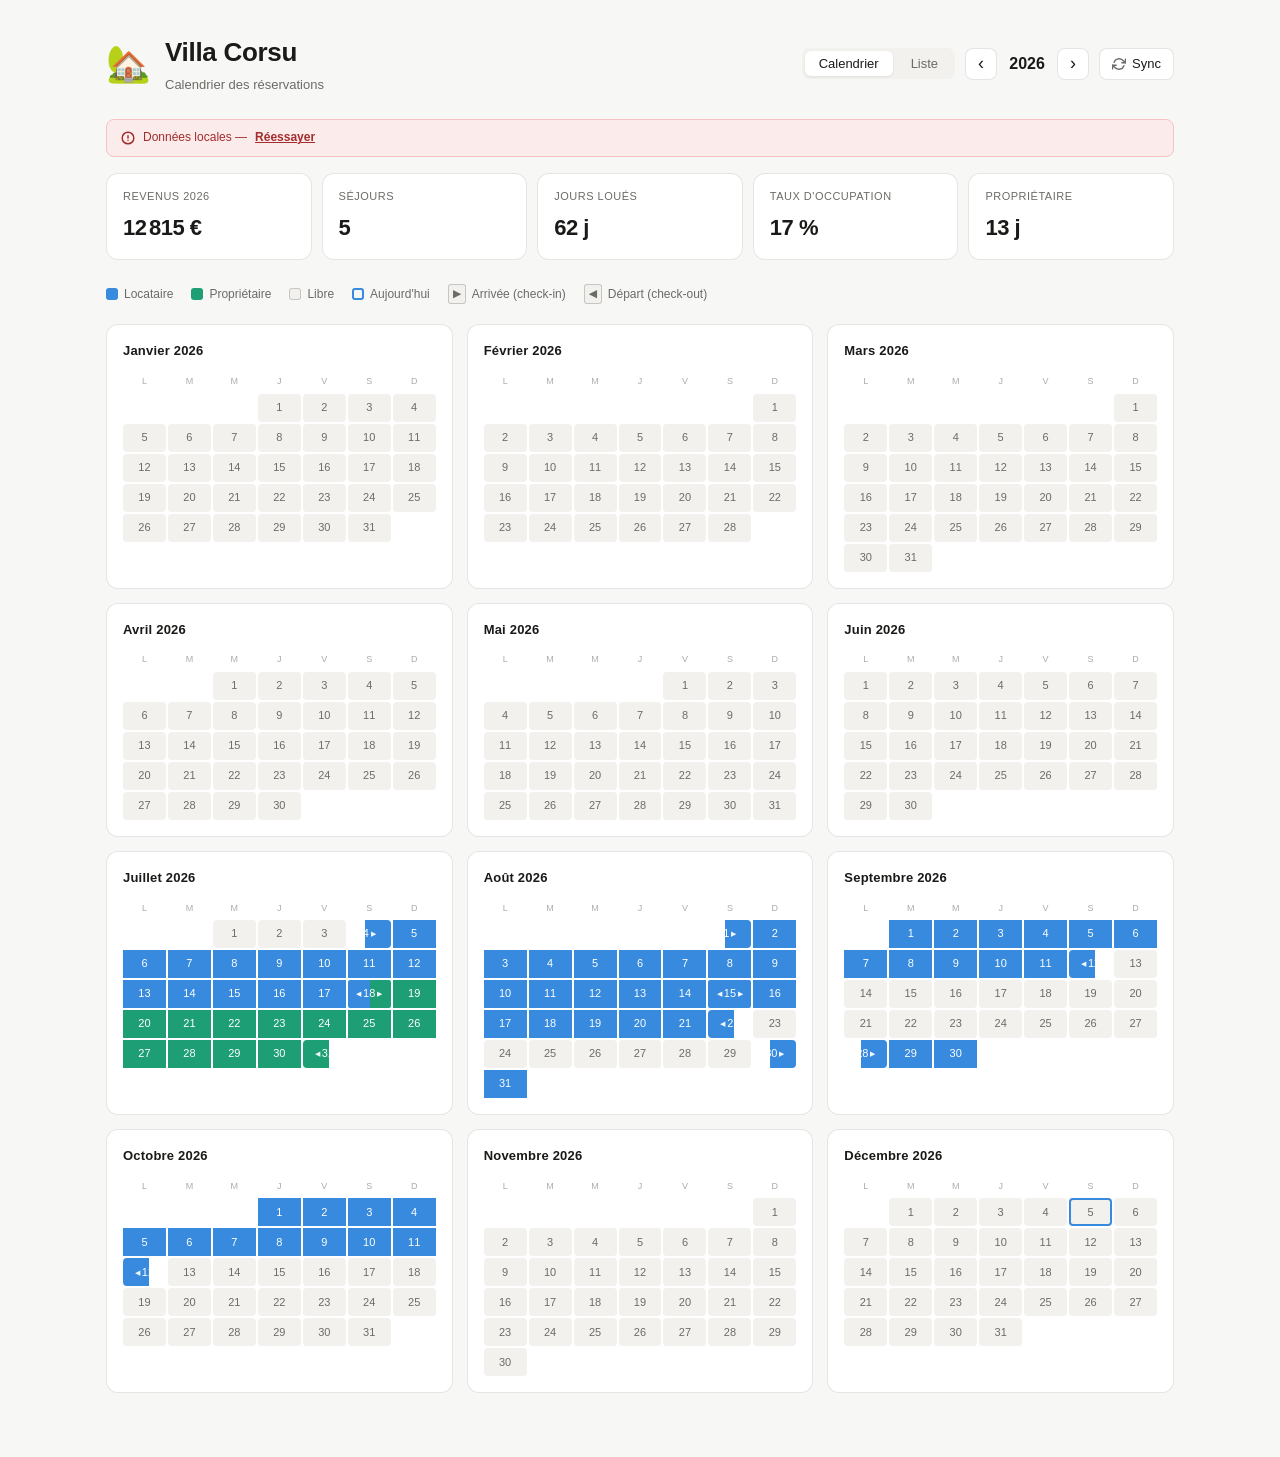
==== commit 47fc252f: "Add files via upload" ====
--- a/index.html
+++ b/index.html
@@ -1,642 +1,69 @@
 <!DOCTYPE html>
 <html lang="fr">
 <head>
-<meta charset="UTF-8"/>
-<meta name="viewport" content="width=device-width,initial-scale=1,maximum-scale=1,user-scalable=no,viewport-fit=cover"/>
-<meta name="mobile-web-app-capable" content="yes"/>
-<meta name="apple-mobile-web-app-capable" content="yes"/>
-<meta name="apple-mobile-web-app-title" content="AirBnB Cal"/>
-<link rel="manifest" href="manifest.json"/>
-<title>AirBnB Calendrier</title>
-<style>
-:root{
-  --red:#FF385C;--red2:#ff6b35;--red-p:#fff0f2;
-  --bg:#f4f4f8;--bg2:#fff;--bg3:#efefef;
-  --tx:#1a1a2e;--tx2:#5a5a7a;--tx3:#9999bb;
-  --gn:#00c896;--gn-p:#e0fff6;
-  --or:#ff9f43;--or-p:#fff4e6;
-  --bl:#4361ee;--bl-p:#eef0ff;
-  --pu:#7c3aed;--pu-p:#f3eeff;
-  --bo:#e2e2ee;--sh:0 4px 20px rgba(67,97,238,.08);
-  --r:16px;--rs:10px;
-  --st:env(safe-area-inset-top,0px);--sb:env(safe-area-inset-bottom,0px);
-}
-@media(prefers-color-scheme:dark){:root{
-  --bg:#0d0d1a;--bg2:#16162a;--bg3:#1e1e35;
-  --tx:#e8e8ff;--tx2:#9090c0;--tx3:#5050a0;
-  --bo:#2a2a4a;--sh:0 4px 24px rgba(0,0,0,.4);
-  --red-p:#2d0a10;--gn-p:#0a2e1f;--or-p:#2e1800;--bl-p:#0a0e2e;--pu-p:#1a0a2e;
-}}
-*{box-sizing:border-box;margin:0;padding:0;-webkit-tap-highlight-color:transparent;font-family:system-ui,-apple-system,sans-serif;}
-html,body{height:100%;overflow:hidden;background:var(--bg);color:var(--tx);}
-.app{display:flex;flex-direction:column;height:100%;height:100dvh;}
-.topbar{background:linear-gradient(135deg,#FF385C,#ff6b35);padding:calc(var(--st)+12px) 16px 12px;display:flex;align-items:center;justify-content:space-between;flex-shrink:0;}
-.topbar h1{color:#fff;font-size:17px;font-weight:700;}
-.tbtns{display:flex;gap:8px;}
-.ibtn{background:rgba(255,255,255,.22);border:none;border-radius:50%;width:36px;height:36px;display:flex;align-items:center;justify-content:center;cursor:pointer;color:#fff;font-size:17px;}
-.tabbar{display:flex;background:var(--bg2);border-top:1px solid var(--bo);padding:6px 0 calc(6px + var(--sb));flex-shrink:0;}
-.tabbtn{flex:1;display:flex;flex-direction:column;align-items:center;gap:2px;border:none;background:none;color:var(--tx3);font-size:10px;cursor:pointer;padding:4px 0;}
-.tabbtn.on{color:var(--red);}
-.ti{font-size:20px;line-height:1.2;}
-.pages{flex:1;overflow:hidden;position:relative;}
-.pg{position:absolute;inset:0;overflow-y:auto;overflow-x:hidden;display:none;padding-bottom:12px;}
-.pg.on{display:block;}
-/* metrics */
-.mets{display:flex;gap:10px;padding:12px 16px;overflow-x:auto;scrollbar-width:none;}
-.mets::-webkit-scrollbar{display:none;}
-.mc{border-radius:var(--r);padding:13px 15px;min-width:118px;flex-shrink:0;}
-.mc.r{background:linear-gradient(135deg,#FF385C,#ff6b35);}
-.mc.o{background:linear-gradient(135deg,#ff9f43,#ee5a24);}
-.mc.b{background:linear-gradient(135deg,#4361ee,#7c3aed);}
-.mc.g{background:linear-gradient(135deg,#00c896,#00a8e0);}
-.mc.p{background:linear-gradient(135deg,#7c3aed,#c026d3);}
-.mcl{font-size:11px;color:rgba(255,255,255,.8);margin-bottom:4px;}
-.mcv{font-size:22px;font-weight:700;color:#fff;line-height:1.1;}
-.mcs{font-size:10px;color:rgba(255,255,255,.7);margin-top:2px;}
-/* calendar */
-.cnav{display:flex;align-items:center;justify-content:space-between;padding:8px 16px;}
-.cnbtn{background:var(--bg3);border:none;border-radius:50%;width:34px;height:34px;font-size:18px;cursor:pointer;color:var(--tx);}
-.ctitle{font-size:16px;font-weight:700;}
-.cgrid{padding:0 10px;}
-.drow{display:grid;grid-template-columns:repeat(7,1fr);margin-bottom:4px;}
-.dlbl{text-align:center;font-size:11px;color:var(--tx3);padding:3px 0;font-weight:600;}
-.dgrid{display:grid;grid-template-columns:repeat(7,1fr);gap:2px;}
-.dc{aspect-ratio:1;display:flex;align-items:center;justify-content:center;font-size:12px;border-radius:8px;cursor:default;user-select:none;}
-.dc.em{opacity:0;}
-.dc.ps{opacity:.35;}
-.dc.td{border:2px solid var(--red);color:var(--red);font-weight:700;}
-.dc.ci{background:linear-gradient(135deg,#FF385C,#ff6b35);color:#fff;font-weight:700;border-radius:8px 0 0 8px;}
-.dc.st{background:var(--red-p);color:var(--red);}
-.dc.co{background:linear-gradient(135deg,#e0f7fa,#b2ebf2);color:#006064;font-weight:600;border-radius:0 8px 8px 0;}
-.dc.bk{background:var(--bg3);color:var(--tx3);opacity:.5;}
-.dc.ro{background:linear-gradient(135deg,#7c3aed,#c026d3);color:#fff;font-weight:700;border-radius:8px;}
-.dc.tp{cursor:pointer;}
-.dc.tp:active{transform:scale(.88);}
-.dcw{display:flex;flex-direction:column;align-items:center;justify-content:center;width:100%;height:100%;gap:1px;}
-.dcn{font-size:12px;line-height:1;}
-.dcm{font-size:6.5px;max-width:96%;overflow:hidden;text-overflow:ellipsis;white-space:nowrap;}
-.leg{display:flex;flex-wrap:wrap;gap:8px;padding:8px 16px 4px;}
-.li{display:flex;align-items:center;gap:4px;font-size:11px;color:var(--tx3);}
-.ld{width:12px;height:12px;border-radius:3px;flex-shrink:0;}
-/* rotation alert */
-.rota{margin:8px 12px 0;background:rgba(124,58,237,.09);border:1.5px solid rgba(124,58,237,.28);border-radius:var(--rs);padding:12px;display:none;gap:10px;}
-.rota.on{display:flex;}
-.rotitle{font-size:13px;font-weight:700;color:var(--pu);margin-bottom:4px;}
-.roitem{font-size:12px;color:var(--tx2);margin-bottom:2px;}
-/* section */
-.sec{font-size:11px;font-weight:700;color:var(--tx3);padding:14px 16px 6px;text-transform:uppercase;letter-spacing:.8px;}
-/* chips */
-.chips{display:flex;gap:6px;padding:0 16px 10px;overflow-x:auto;scrollbar-width:none;}
-.chips::-webkit-scrollbar{display:none;}
-.chip{border:1.5px solid var(--bo);background:none;border-radius:20px;padding:5px 14px;font-size:12px;color:var(--tx2);cursor:pointer;white-space:nowrap;font-weight:500;}
-.chip.on{background:linear-gradient(135deg,#FF385C,#ff6b35);border-color:transparent;color:#fff;}
-/* booking cards */
-.bcard{margin:0 12px 10px;background:var(--bg2);border-radius:var(--r);padding:13px;box-shadow:var(--sh);cursor:pointer;border:1px solid var(--bo);}
-.bcard:active{transform:scale(.98);}
-.bctop{display:flex;align-items:center;gap:10px;margin-bottom:8px;}
-.bcav{width:40px;height:40px;border-radius:12px;background:linear-gradient(135deg,#FF385C,#ff6b35);color:#fff;font-weight:700;font-size:14px;display:flex;align-items:center;justify-content:center;flex-shrink:0;}
-.bcn{font-size:15px;font-weight:700;flex:1;}
-.bco{font-size:12px;color:var(--tx3);margin-top:1px;}
-.sbg{font-size:11px;font-weight:700;padding:3px 9px;border-radius:20px;}
-.sok{background:var(--gn-p);color:var(--gn);}
-.swt{background:var(--or-p);color:var(--or);}
-.sno{background:var(--red-p);color:var(--red);}
-.bcbot{display:flex;align-items:center;justify-content:space-between;}
-.bcdt{font-size:12px;color:var(--tx2);}
-.bcmt{display:flex;gap:7px;align-items:center;}
-.bcni{font-size:11px;background:var(--bl-p);color:var(--bl);border-radius:10px;padding:2px 8px;font-weight:600;}
-.bcrv{font-size:14px;font-weight:700;color:var(--gn);}
-/* overlay + sheet */
-.ov{position:fixed;inset:0;background:rgba(0,0,0,.45);z-index:100;opacity:0;pointer-events:none;transition:opacity .25s;}
-.ov.on{opacity:1;pointer-events:all;}
-.sheet{position:fixed;bottom:0;left:0;right:0;background:var(--bg2);border-radius:22px 22px 0 0;z-index:101;transform:translateY(100%);transition:transform .3s cubic-bezier(.25,.1,.25,1);max-height:90dvh;overflow-y:auto;padding-bottom:calc(20px + var(--sb));}
-.sheet.on{transform:translateY(0);}
-.shh{width:40px;height:4px;background:var(--bo);border-radius:2px;margin:12px auto 16px;}
-.shp{padding:0 20px;}
-.sht{font-size:18px;font-weight:700;margin-bottom:16px;}
-/* detail */
-.davrow{display:flex;align-items:center;gap:12px;margin-bottom:16px;padding:12px;background:rgba(255,56,92,.06);border-radius:var(--r);border:1px solid rgba(255,56,92,.1);}
-.dav{width:52px;height:52px;border-radius:14px;background:linear-gradient(135deg,#FF385C,#ff6b35);color:#fff;font-weight:700;font-size:20px;display:flex;align-items:center;justify-content:center;}
-.dname{font-size:17px;font-weight:700;}
-.dorg{font-size:13px;color:var(--tx3);margin-top:2px;}
-.dgrd{display:grid;grid-template-columns:1fr 1fr;gap:10px;margin-bottom:14px;}
-.di{background:var(--bg3);border-radius:var(--rs);padding:10px 12px;}
-.dil{font-size:10px;color:var(--tx3);margin-bottom:3px;font-weight:700;text-transform:uppercase;letter-spacing:.4px;}
-.div2{font-size:14px;font-weight:700;}
-.noteb{background:var(--or-p);border-radius:var(--rs);padding:10px 12px;font-size:13px;color:var(--or);margin-bottom:14px;border-left:3px solid var(--or);}
-.abts{display:flex;gap:8px;}
-.abt{flex:1;padding:12px;border-radius:var(--rs);border:none;font-size:14px;font-weight:700;cursor:pointer;font-family:inherit;}
-.abt:active{opacity:.8;}
-.abt-cl{background:var(--bg3);color:var(--tx);}
-.abt-ed{background:var(--bl-p);color:var(--bl);}
-.abt-dl{background:var(--red-p);color:var(--red);}
-.abt-sv{background:linear-gradient(135deg,#FF385C,#ff6b35);color:#fff;}
-/* form */
-.frow{margin-bottom:10px;}
-.frow label{font-size:12px;color:var(--tx3);display:block;margin-bottom:4px;font-weight:600;}
-.frow input,.frow select,.frow textarea{width:100%;background:var(--bg3);border:1.5px solid var(--bo);border-radius:var(--rs);padding:10px 12px;font-size:14px;color:var(--tx);outline:none;font-family:inherit;}
-.frow input:focus,.frow select:focus{border-color:var(--red);}
-.fgrid{display:grid;grid-template-columns:1fr 1fr;gap:8px;}
-/* settings */
-.scard{margin:0 12px 12px;background:var(--bg2);border-radius:var(--r);padding:15px;box-shadow:var(--sh);border:1px solid var(--bo);}
-.scard h3{font-size:14px;font-weight:700;margin-bottom:10px;}
-.pbtn{width:100%;padding:13px;border-radius:var(--rs);border:none;font-size:15px;font-weight:700;cursor:pointer;margin-bottom:7px;font-family:inherit;}
-.pbtn:active{opacity:.85;}
-.pbr{background:linear-gradient(135deg,#FF385C,#ff6b35);color:#fff;}
-.pbg{background:var(--bg3);color:var(--tx);}
-.pbgn{background:linear-gradient(135deg,#00c896,#00a8e0);color:#fff;}
-.pbp{background:linear-gradient(135deg,#7c3aed,#c026d3);color:#fff;}
-.pbd{background:var(--red-p);color:var(--red);}
-.smsg{font-size:13px;padding:7px;border-radius:var(--rs);margin-top:5px;display:none;font-weight:500;text-align:center;}
-.smsg.on{display:block;}
-.smsg.ok{background:var(--gn-p);color:var(--gn);}
-.smsg.er{background:var(--red-p);color:var(--red);}
-.smsg.ld{background:var(--bl-p);color:var(--bl);}
-/* stats */
-.stabs{display:flex;gap:5px;padding:10px 12px 4px;overflow-x:auto;scrollbar-width:none;}
-.stabs::-webkit-scrollbar{display:none;}
-.stab{border:1.5px solid var(--bo);background:none;border-radius:20px;padding:5px 13px;font-size:12px;color:var(--tx2);cursor:pointer;white-space:nowrap;font-weight:600;font-family:inherit;}
-.stab.on{background:linear-gradient(135deg,#FF385C,#ff6b35);border-color:transparent;color:#fff;}
-.sgrid{display:grid;grid-template-columns:1fr 1fr;gap:9px;padding:0 12px 10px;}
-.sc2{background:var(--bg2);border-radius:var(--rs);padding:13px;box-shadow:var(--sh);border:1px solid var(--bo);}
-.slbl{font-size:10px;color:var(--tx3);margin-bottom:5px;font-weight:700;text-transform:uppercase;letter-spacing:.4px;}
-.sval{font-size:22px;font-weight:800;}
-.occcard{margin:0 12px 10px;background:var(--bg2);border-radius:var(--rs);padding:13px;box-shadow:var(--sh);border:1px solid var(--bo);}
-.occlbl{font-size:12px;color:var(--tx3);margin-bottom:8px;font-weight:600;}
-.otrack{height:11px;background:var(--bg3);border-radius:6px;overflow:hidden;}
-.ofill{height:100%;background:linear-gradient(90deg,#FF385C,#ff9f43);border-radius:6px;transition:width .9s ease;}
-.opct{font-size:14px;font-weight:800;color:var(--red);margin-top:6px;}
-.ccard{margin:0 12px 12px;background:var(--bg2);border-radius:var(--r);padding:15px 13px 11px;box-shadow:var(--sh);border:1px solid var(--bo);}
-.ctit{font-size:14px;font-weight:700;margin-bottom:2px;}
-.csub{font-size:11px;color:var(--tx3);margin-bottom:12px;}
-.cleg{display:flex;gap:10px;flex-wrap:wrap;margin-top:8px;}
-.cli{display:flex;align-items:center;gap:4px;font-size:11px;color:var(--tx2);}
-.cld{width:10px;height:10px;border-radius:2px;}
-/* annual */
-.yrnav{display:flex;align-items:center;justify-content:space-between;padding:10px 16px 8px;}
-.yrnbtn{background:var(--bg3);border:none;border-radius:50%;width:34px;height:34px;font-size:18px;cursor:pointer;color:var(--tx);}
-.yrlbl{font-size:18px;font-weight:800;}
-.yrgrid{display:grid;grid-template-columns:1fr 1fr;gap:9px;padding:0 12px 16px;}
-.mmo{background:var(--bg2);border-radius:var(--rs);padding:9px;box-shadow:var(--sh);border:1px solid var(--bo);}
-.mmot{font-size:11px;font-weight:700;color:var(--tx2);margin-bottom:5px;text-align:center;text-transform:uppercase;letter-spacing:.5px;}
-.mdow{display:grid;grid-template-columns:repeat(7,1fr);margin-bottom:2px;}
-.mdl{text-align:center;font-size:7.5px;color:var(--tx3);font-weight:600;}
-.mbody{display:grid;grid-template-columns:repeat(7,1fr);gap:1px;}
-.mc2{aspect-ratio:1;display:flex;align-items:center;justify-content:center;font-size:8px;border-radius:2px;}
-.mc2.ci{background:linear-gradient(135deg,#FF385C,#ff6b35);color:#fff;font-weight:700;border-radius:2px 0 0 2px;}
-.mc2.st{background:var(--red-p);}
-.mc2.co{background:linear-gradient(135deg,#e0f7fa,#b2ebf2);color:#006064;border-radius:0 2px 2px 0;}
-.mc2.bk{background:var(--bg3);color:var(--tx3);}
-.mc2.ro{background:linear-gradient(135deg,#7c3aed,#c026d3);color:#fff;font-weight:700;}
-.mc2.td{border:1.5px solid var(--red);color:var(--red);font-weight:700;}
-.mc2.ps{opacity:.3;}
-.mc2.tp{cursor:pointer;}
-.yrstats{display:flex;justify-content:space-between;margin-top:6px;padding-top:6px;border-top:1px solid var(--bo);}
-.ysi{text-align:center;}
-.ysv{font-size:10px;font-weight:700;}
-.ysl{font-size:8.5px;color:var(--tx3);}
-/* swipe */
-.swipe{touch-action:pan-y;user-select:none;}
-.slide{transition:transform .22s cubic-bezier(.4,0,.2,1),opacity .22s;}
-.slide.ol{transform:translateX(-55px);opacity:0;pointer-events:none;}
-.slide.or{transform:translateX(55px);opacity:0;pointer-events:none;}
-.slide.il{animation:iL .22s forwards;}
-.slide.ir{animation:iR .22s forwards;}
-@keyframes iL{from{transform:translateX(55px);opacity:0}to{transform:translateX(0);opacity:1}}
-@keyframes iR{from{transform:translateX(-55px);opacity:0}to{transform:translateX(0);opacity:1}}
-.empty{text-align:center;padding:44px 20px;color:var(--tx3);font-size:14px;}
-.ei{font-size:42px;margin-bottom:10px;}
-.nbar{margin:8px 12px 0;background:var(--red-p);border:1.5px solid rgba(255,56,92,.25);border-radius:var(--rs);padding:10px 12px;font-size:13px;color:var(--red);display:none;gap:8px;}
-.nbar.on{display:flex;}
-.edot{display:inline-block;width:6px;height:6px;border-radius:50%;background:var(--bl);margin-left:4px;vertical-align:middle;}
-</style>
+  <meta charset="UTF-8" />
+  <meta name="viewport" content="width=device-width, initial-scale=1.0" />
+  <title>Villa Corsu — Calendrier des réservations</title>
+  <link rel="stylesheet" href="style.css" />
 </head>
 <body>
-<div class="app">
-  <div class="topbar">
-    <h1>&#127968; AirBnB Calendrier</h1>
-    <div class="tbtns">
-      <button class="ibtn" id="B_NOTIF">&#128276;</button>
-      <button class="ibtn" id="B_ADD">&#65291;</button>
+  <div class="page-wrapper">
+    <div class="cal-wrap">
+
+      <div class="header">
+        <div class="header-left">
+          <div class="villa-logo">🏡</div>
+          <div>
+            <div class="title">Villa Corsu</div>
+            <div class="subtitle">Calendrier des réservations</div>
+          </div>
+        </div>
+        <div class="header-right">
+          <div class="view-toggle">
+            <button class="vtbtn active" id="btn-cal" onclick="setView('cal')">Calendrier</button>
+            <button class="vtbtn" id="btn-list" onclick="setView('list')">Liste</button>
+          </div>
+          <div class="nav-row">
+            <button class="nav-btn" onclick="changeYear(-1)">&#8249;</button>
+            <span class="year-label" id="year-label">2025</span>
+            <button class="nav-btn" onclick="changeYear(1)">&#8250;</button>
+          </div>
+          <button class="sync-btn" id="sync-btn" onclick="syncFromSheet()" title="Resynchroniser depuis Google Sheets">
+            <svg id="sync-icon" width="14" height="14" viewBox="0 0 24 24" fill="none" stroke="currentColor" stroke-width="2.5" stroke-linecap="round" stroke-linejoin="round">
+              <path d="M23 4v6h-6"/><path d="M1 20v-6h6"/>
+              <path d="M3.51 9a9 9 0 0 1 14.85-3.36L23 10M1 14l4.64 4.36A9 9 0 0 0 20.49 15"/>
+            </svg>
+            <span id="sync-label">Sync</span>
+          </button>
+        </div>
+      </div>
+
+      <div class="sync-status" id="sync-status" style="display:none"></div>
+      <div class="stats-row" id="stats-row"></div>
+
+      <div class="legend">
+        <div class="legend-item"><div class="legend-dot tenant"></div> Locataire</div>
+        <div class="legend-item"><div class="legend-dot owner"></div> Propriétaire</div>
+        <div class="legend-item"><div class="legend-dot free"></div> Libre</div>
+        <div class="legend-item"><div class="legend-dot today-dot"></div> Aujourd'hui</div>
+        <div class="legend-item"><span class="legend-icon">▶</span> Arrivée (check-in)</div>
+        <div class="legend-item"><span class="legend-icon">◀</span> Départ (check-out)</div>
+      </div>
+
+      <div class="cal-view" id="cal-view">
+        <div class="months-grid" id="months-grid"></div>
+      </div>
+
+      <div class="list-view" id="list-view">
+        <div id="list-content"></div>
+      </div>
+
     </div>
   </div>
-  <div class="pages">
-    <!-- HOME -->
-    <div class="pg on" id="pg-home">
-      <div class="nbar" id="nbar"><span>&#128227;</span><span id="ntxt"></span></div>
-      <div class="rota" id="rota">
-        <span style="font-size:22px;flex-shrink:0">&#129529;</span>
-        <div><div class="rotitle">Rotation &#8212; alerte m&#233;nage</div><div id="rolist"></div></div>
-      </div>
-      <div class="mets" id="mets"></div>
-      <div class="cnav">
-        <button class="cnbtn" id="B_CP">&#8249;</button>
-        <span class="ctitle" id="ctitle"></span>
-        <button class="cnbtn" id="B_CN">&#8250;</button>
-      </div>
-      <div class="swipe" id="cswipe">
-        <div class="slide" id="cslide">
-          <div class="cgrid">
-            <div class="drow" id="cdow"></div>
-            <div class="dgrid" id="cdays"></div>
-          </div>
-        </div>
-      </div>
-      <div class="leg">
-        <div class="li"><div class="ld" style="background:linear-gradient(135deg,#FF385C,#ff6b35)"></div>Arriv&#233;e</div>
-        <div class="li"><div class="ld" style="background:linear-gradient(135deg,#e0f7fa,#b2ebf2);border:1px solid #006064"></div>D&#233;part</div>
-        <div class="li"><div class="ld" style="background:linear-gradient(135deg,#7c3aed,#c026d3)"></div>Rotation</div>
-        <div class="li"><div class="ld" style="background:var(--red-p);border:1px solid var(--red)"></div>S&#233;jour</div>
-        <div class="li"><div class="ld" style="background:var(--bg3);border:1px solid var(--bo)"></div>Indispo.</div>
-      </div>
-    </div>
-    <!-- RESA -->
-    <div class="pg" id="pg-resa">
-      <div class="sec">R&#233;servations</div>
-      <div class="chips" id="fchips">
-        <button class="chip on" data-f="all">Toutes</button>
-        <button class="chip" data-f="upcoming">&#192; venir</button>
-        <button class="chip" data-f="current">En cours</button>
-        <button class="chip" data-f="past">Pass&#233;es</button>
-      </div>
-      <div id="blist"></div>
-    </div>
-    <!-- ANNUAL -->
-    <div class="pg" id="pg-annual">
-      <div class="yrnav">
-        <button class="yrnbtn" id="B_YP">&#8249;</button>
-        <span class="yrlbl" id="yrlbl"></span>
-        <button class="yrnbtn" id="B_YN">&#8250;</button>
-      </div>
-      <div class="swipe" id="yswipe">
-        <div class="slide" id="yslide">
-          <div class="yrgrid" id="ygrid"></div>
-        </div>
-      </div>
-    </div>
-    <!-- STATS -->
-    <div class="pg" id="pg-stats">
-      <div class="sec">Statistiques</div>
-      <div class="stabs" id="stabs">
-        <button class="stab on" data-st="kpi">KPI</button>
-        <button class="stab" data-st="trend">Courbe</button>
-        <button class="stab" data-st="compare">Comparaison</button>
-        <button class="stab" data-st="bars">Barres</button>
-        <button class="stab" data-st="hist">Historique</button>
-      </div>
-      <div id="sbody" style="padding-top:8px;"></div>
-    </div>
-    <!-- SETTINGS -->
-    <div class="pg" id="pg-settings">
-      <div class="sec">iCal AirBnB</div>
-      <div class="scard">
-        <h3>&#128197; Synchronisation</h3>
-        <div class="frow"><label>Lien iCal</label><input type="url" id="icalurl" inputmode="url"/></div>
-        <button class="pbtn pbr" id="B_SYNC">Synchroniser</button>
-        <button class="pbtn pbg" id="B_DEMO">Donn&#233;es d&#233;mo</button>
-        <div class="smsg" id="smsg"></div>
-        <div style="margin-top:10px;border-top:1px solid var(--bo);padding-top:10px;">
-          <p style="font-size:12px;color:var(--tx3);margin-bottom:7px;">Si la synchro &#233;choue, collez le contenu iCal :</p>
-          <div class="frow"><textarea id="ipaste" rows="3" placeholder="BEGIN:VCALENDAR..."></textarea></div>
-          <button class="pbtn pbg" id="B_PASTE">Importer ce texte</button>
-        </div>
-      </div>
-      <div class="sec">Sauvegarde cloud</div>
-      <div class="scard">
-        <h3>&#9729; GitHub</h3>
-        <p style="font-size:12px;color:var(--tx3);margin-bottom:9px;">Enrichissements accessibles sur tous vos appareils.</p>
-        <div class="frow"><label>Token GitHub (scope: repo)</label><input type="password" id="ghtok" placeholder="ghp_..."/></div>
-        <div class="frow"><label>Repo (utilisateur/nom)</label><input type="text" id="ghrepo" placeholder="pseudo/airbnb-data"/></div>
-        <div class="frow"><label>Fichier</label><input type="text" id="ghfile" value="enrichments.json"/></div>
-        <button class="pbtn pbp" id="B_GHS">&#8679; Sauvegarder sur GitHub</button>
-        <button class="pbtn pbg" id="B_GHL">&#8681; Charger depuis GitHub</button>
-        <div class="smsg" id="ghmsg"></div>
-        <p style="font-size:11px;color:var(--tx3);margin-top:7px;">github.com &#8594; Settings &#8594; Developer settings &#8594; Personal access tokens &#8594; scope <b>repo</b></p>
-      </div>
-      <div class="sec">Notifications</div>
-      <div class="scard">
-        <h3>&#128276; Rappels</h3>
-        <button class="pbtn pbgn" id="B_NP">Activer les notifications</button>
-        <div class="smsg" id="nmsg"></div>
-      </div>
-      <div class="sec">Donn&#233;es locales</div>
-      <div class="scard">
-        <h3>&#128190; Gestion</h3>
-        <button class="pbtn pbg" id="B_EXP">Exporter JSON</button>
-        <button class="pbtn pbg" id="B_NAMES">V&#233;rifier noms extraits</button>
-        <button class="pbtn pbd" id="B_CLR">Effacer tout</button>
-        <div id="ndbg" style="display:none;margin-top:7px;background:var(--bg3);border-radius:var(--rs);padding:9px;font-size:12px;color:var(--tx2);max-height:160px;overflow-y:auto;"></div>
-      </div>
-      <div style="text-align:center;padding:18px;font-size:11px;color:var(--tx3);">AirBnB Calendrier PWA v2.0</div>
-    </div>
-  </div>
-  <div class="tabbar">
-    <button class="tabbtn on" id="TAB_home"><span class="ti">&#128197;</span><span>Calendrier</span></button>
-    <button class="tabbtn" id="TAB_resa"><span class="ti">&#128203;</span><span>S&#233;jours</span></button>
-    <button class="tabbtn" id="TAB_annual"><span class="ti">&#128467;</span><span>Ann&#233;e</span></button>
-    <button class="tabbtn" id="TAB_stats"><span class="ti">&#128202;</span><span>Revenus</span></button>
-    <button class="tabbtn" id="TAB_settings"><span class="ti">&#9881;</span><span>R&#233;glages</span></button>
-  </div>
-</div>
-<!-- SHEETS -->
-<div class="ov" id="ov-det"></div>
-<div class="sheet" id="sh-det"><div class="shh"></div><div class="shp" id="det-body"></div></div>
-<div class="ov" id="ov-edit"></div>
-<div class="sheet" id="sh-edit">
-  <div class="shh"></div>
-  <div class="shp">
-    <div class="sht">Modifier la r&#233;servation</div>
-    <div class="frow"><label>Nom</label><input type="text" id="eg"/></div>
-    <div class="frow"><label>Origine</label><input type="text" id="eo"/></div>
-    <div class="fgrid">
-      <div class="frow"><label>Revenus (&#8364;)</label><input type="number" id="er"/></div>
-      <div class="frow"><label>Voyageurs</label><input type="number" id="ev" min="1" max="20"/></div>
-    </div>
-    <div class="frow"><label>T&#233;l&#233;phone</label><input type="tel" id="ep"/></div>
-    <div class="frow"><label>Note</label><input type="text" id="en"/></div>
-    <div class="abts" style="margin-top:8px;">
-      <button class="abt abt-cl" id="B_EC">Annuler</button>
-      <button class="abt abt-sv" id="B_ES">Enregistrer</button>
-    </div>
-  </div>
-</div>
-<div class="ov" id="ov-add"></div>
-<div class="sheet" id="sh-add">
-  <div class="shh"></div>
-  <div class="shp">
-    <div class="sht">Nouvelle r&#233;servation</div>
-    <div class="frow"><label>Nom</label><input type="text" id="fg" placeholder="Sophie Martin"/></div>
-    <div class="frow"><label>Origine</label><input type="text" id="fo" placeholder="Paris, France"/></div>
-    <div class="fgrid">
-      <div class="frow"><label>Arriv&#233;e</label><input type="date" id="fci"/></div>
-      <div class="frow"><label>D&#233;part</label><input type="date" id="fco"/></div>
-    </div>
-    <div class="fgrid">
-      <div class="frow"><label>Voyageurs</label><input type="number" id="fv" value="2" min="1"/></div>
-      <div class="frow"><label>Revenus (&#8364;)</label><input type="number" id="fr"/></div>
-    </div>
-    <div class="frow"><label>Statut</label><select id="fst"><option value="confirmed">Confirm&#233;</option><option value="pending">En attente</option><option value="cancelled">Annul&#233;</option></select></div>
-    <div class="frow"><label>Note</label><input type="text" id="fn"/></div>
-    <div class="abts" style="margin-top:8px;">
-      <button class="abt abt-cl" id="B_AC">Annuler</button>
-      <button class="abt abt-sv" id="B_AS">Enregistrer</button>
-    </div>
-  </div>
-</div>
-<script>
-var BKS=[], ENR={}, ICAL_URL='', FILTER='all', STAB='kpi';
-var NY, NM, AY, EID=null;
-var TODAY=new Date();
-NY=TODAY.getFullYear(); NM=TODAY.getMonth(); AY=TODAY.getFullYear();
-var MO=['Janvier','F\u00e9vrier','Mars','Avril','Mai','Juin','Juillet','Ao\u00fbt','Septembre','Octobre','Novembre','D\u00e9cembre'];
-var DS=['L','M','M','J','V','S','D'];
-var DEFAULT='https://www.airbnb.fr/calendar/ical/11135616.ics?t=98ad8ce7c2f748e285be23d07d007d85';
 
-function p2(n){return('0'+n).slice(-2);}
-function ds(d){return d.getFullYear()+'-'+p2(d.getMonth()+1)+'-'+p2(d.getDate());}
-function ts(){return ds(TODAY);}
-function showM(id,txt,cls){var e=document.getElementById(id);if(!e)return;e.textContent=txt;e.className='smsg on '+cls;if(cls!=='ld')setTimeout(function(){e.classList.remove('on');},5000);}
-function openSh(s,o){document.getElementById(o).classList.add('on');document.getElementById(s).classList.add('on');}
-function closeSh(s,o){document.getElementById(o).classList.remove('on');document.getElementById(s).classList.remove('on');}
+  <div class="tooltip" id="tooltip"></div>
 
-function saveBks(){try{localStorage.setItem('ab_b',JSON.stringify(BKS));localStorage.setItem('ab_u',ICAL_URL);}catch(e){}}
-function loadBks(){try{var b=localStorage.getItem('ab_b'),u=localStorage.getItem('ab_u');if(b)BKS=JSON.parse(b);if(u){ICAL_URL=u;var e=document.getElementById('icalurl');if(e)e.value=u;}}catch(e){}}
-function saveE(){try{localStorage.setItem('ab_e',JSON.stringify(ENR));}catch(e){}}
-function loadE(){try{var e=localStorage.getItem('ab_e');if(e)ENR=JSON.parse(e);}catch(e){}}
-function applyE(){BKS=BKS.map(function(b){var e=ENR[b.id];if(!e)return b;var o={};for(var k in b)o[k]=b[k];if(e.guest)o.guest=e.guest;if(e.origin!==undefined)o.origin=e.origin;if(e.revenue!==undefined)o.revenue=e.revenue;if(e.guests!==undefined)o.guests=e.guests;if(e.phone!==undefined)o.phone=e.phone;if(e.note!==undefined)o.note=e.note;o.enriched=true;return o;});}
-
-var BW='not available,airbnb,indisponible,blocked,unavailable,preparation,menage,menage,cleaning'.split(',');
-function isBl(s,d){var r=(s+' '+d).toLowerCase();for(var i=0;i<BW.length;i++){if(r.indexOf(BW[i])>=0)return true;}return false;}
-function eName(s,d){var r=s+' '+d,m;
-  m=r.match(/r.serv[^\s]*\s+(?:de|par|by|for)\s+([A-Z][a-zÀ-ÿ]{1,15}(?:\s+[A-Z][a-zÀ-ÿ]{1,15})?)/i);if(m)return m[1];
-  m=r.match(/([A-Z][a-zÀ-ÿ]{1,15}\s+[A-Z][a-zÀ-ÿ]{1,15})/);if(m)return m[1];
-  if(s&&s.length<40){var t=s.trim();if(t===t.toUpperCase()&&t.length>2)t=t[0]+t.slice(1).toLowerCase();if(t)return t;}
-  m=r.match(/([A-Z][a-zÀ-ÿ]{2,})/);if(m)return m[1];
-  return 'Voyageur';}
-function parseICal(txt){var ev=[],unf=txt.replace(/
-[ 	]/g,'').replace(/
-[ 	]/g,''),blks=unf.split('BEGIN:VEVENT');
-  for(var i=1;i<blks.length;i++){var b=blks[i];
-    var get=function(k){var m=b.match(new RegExp(k+'[^:]*:([^
-]+)'));return m?m[1].trim():'';};
-    var ds2=get('DTSTART'),de=get('DTEND');if(!ds2||!de)continue;
-    var fmt=function(s){return s.slice(0,4)+'-'+s.slice(4,6)+'-'+s.slice(6,8);};
-    var ci=fmt(ds2),co=fmt(de),ni=Math.round((new Date(co)-new Date(ci))/86400000);
-    var su=get('SUMMARY'),dc=get('DESCRIPTION');
-    if(isBl(su,dc)){ev.push({id:'ic'+i,guest:'',origin:'',checkin:ci,checkout:co,nights:ni,revenue:0,status:'blocked',guests:0,phone:'',note:su});}
-    else{ev.push({id:'ic'+i,guest:eName(su,dc),origin:'',checkin:ci,checkout:co,nights:ni,revenue:ni*140,status:'confirmed',guests:2,phone:'',note:dc.slice(0,120)});}
-  }return ev;}
-
-var PXS=[function(u){return 'https://api.allorigins.win/raw?url='+encodeURIComponent(u);},function(u){return 'https://corsproxy.io/?'+encodeURIComponent(u);},function(u){return 'https://proxy.cors.sh/'+u;},function(u){return 'https://thingproxy.freeboard.io/fetch/'+u;}];
-function ftch(url,ms,ok,err){var done=false,t=setTimeout(function(){if(!done){done=true;err(new Error('Timeout'));}},ms);fetch(url).then(function(r){if(!r.ok)throw new Error('HTTP '+r.status);return r.text();}).then(function(tx){clearTimeout(t);if(done)return;done=true;if(tx.indexOf('BEGIN:VCALENDAR')<0){err(new Error('invalide'));return;}ok(tx);}).catch(function(e){clearTimeout(t);if(!done){done=true;err(e);}});}
-function syncICal(){var raw=document.getElementById('icalurl').value.trim();if(!raw){showM('smsg','Collez votre lien iCal','er');return;}var url=raw.replace('webcal://','https://'),idx=0;
-  function nx(){if(idx>=PXS.length){showM('smsg','Impossible - utilisez le collage manuel','er');return;}showM('smsg','Tentative '+(idx+1)+'/'+PXS.length+'...','ld');var pu=PXS[idx](url);idx++;ftch(pu,10000,function(t){BKS=parseICal(t);ICAL_URL=raw;saveBks();applyE();refresh();showM('smsg',BKS.length+' reservation(s)','ok');},function(){nx();});}nx();}
-function importPaste(){var t=document.getElementById('ipaste').value.trim();if(!t||t.indexOf('BEGIN:VCALENDAR')<0){showM('smsg','iCal invalide','er');return;}BKS=parseICal(t);saveBks();applyE();refresh();showM('smsg',BKS.length+' reservation(s)','ok');}
-
-function loadDemo(){var y=TODAY.getFullYear(),m=TODAY.getMonth()+1,pm=m===1?12:m-1,py=m===1?y-1:y,nm=m===12?1:m+1,ny=m===12?y+1:y,py1=y-1;
-  BKS=[
-    {id:'d1',guest:'Sophie Martin',origin:'Paris',checkin:y+'-'+p2(m)+'-05',checkout:y+'-'+p2(m)+'-10',nights:5,revenue:750,status:'confirmed',guests:2,phone:'+33 6 12 34 56 78',note:'Lit b\u00e9b\u00e9'},
-    {id:'d2',guest:'Luca Bianchi',origin:'Milan',checkin:y+'-'+p2(m)+'-10',checkout:y+'-'+p2(m)+'-14',nights:4,revenue:560,status:'confirmed',guests:2,phone:'',note:''},
-    {id:'d3',guest:'Emma Schmidt',origin:'Berlin',checkin:y+'-'+p2(m)+'-14',checkout:y+'-'+p2(m)+'-21',nights:7,revenue:980,status:'pending',guests:4,phone:'',note:'Arriv\u00e9e tardive'},
-    {id:'d4',guest:'James Wilson',origin:'Londres',checkin:ny+'-'+p2(nm)+'-05',checkout:ny+'-'+p2(nm)+'-12',nights:7,revenue:1120,status:'confirmed',guests:2,phone:'',note:''},
-    {id:'d5',guest:'Marie Dupont',origin:'Lyon',checkin:py+'-'+p2(pm)+'-10',checkout:py+'-'+p2(pm)+'-14',nights:4,revenue:560,status:'confirmed',guests:3,phone:'',note:''},
-    {id:'p1',guest:'Alice Moreau',origin:'Bordeaux',checkin:py1+'-01-08',checkout:py1+'-01-13',nights:5,revenue:680,status:'confirmed',guests:2,phone:'',note:''},
-    {id:'p2',guest:'Sara Lopez',origin:'Madrid',checkin:py1+'-07-01',checkout:py1+'-07-10',nights:9,revenue:1350,status:'confirmed',guests:3,phone:'',note:''},
-    {id:'p3',guest:'Yuki Tanaka',origin:'Tokyo',checkin:py1+'-10-20',checkout:py1+'-10-27',nights:7,revenue:920,status:'confirmed',guests:2,phone:'',note:''},
-    {id:'bl1',guest:'',origin:'',checkin:y+'-'+p2(m)+'-01',checkout:y+'-'+p2(m)+'-05',nights:4,revenue:0,status:'blocked',guests:0,phone:'',note:'Not available'},
-  ];
-  saveBks();applyE();refresh();showM('smsg','D\u00e9mo charg\u00e9','ok');}
-
-function renderMets(){var t=ts(),y=TODAY.getFullYear(),m=TODAY.getMonth()+1,dim=new Date(y,m,0).getDate(),ms=y+'-'+p2(m)+'-01',me=y+'-'+p2(m)+'-'+p2(dim),mBk=0,mNi=0,mRv=0,nB=null;
-  for(var i=0;i<BKS.length;i++){var b=BKS[i];if(b.status==='blocked')continue;if(b.checkin<=me&&b.checkout>=ms){mBk++;var s=new Date(Math.max(new Date(b.checkin),new Date(ms))),e=new Date(Math.min(new Date(b.checkout),new Date(me))),n=Math.max(0,Math.round((e-s)/86400000));mNi+=n;mRv+=Math.round(b.revenue*n/(b.nights||1));}if(b.checkin>=t&&(!nB||b.checkin<nB.checkin))nB=b;}
-  var occ=Math.round(mNi/dim*100),nt='\u2014',ns='';
-  if(nB){var nd=Math.round((new Date(nB.checkin)-TODAY)/86400000);nt=nd===0?'Auj.':'J-'+nd;ns=nB.guest.split(' ')[0];}
-  var data=[{l:'R\u00e9servations',v:''+mBk,s:'ce mois',c:'r'},{l:'Nuits',v:''+mNi,s:'/'+dim+' dispo',c:'o'},{l:'Occupation',v:occ+'%',s:'ce mois',c:'b'},{l:'Revenus',v:mRv.toLocaleString('fr-FR')+'\u20ac',s:'estim\u00e9s',c:'g'},{l:'Prochaine arriv\u00e9e',v:nt,s:ns,c:'p'}];
-  var h='';for(var i=0;i<data.length;i++){var d=data[i];h+='<div class="mc '+d.c+'"><div class="mcl">'+d.l+'</div><div class="mcv">'+d.v+'</div>'+(d.s?'<div class="mcs">'+d.s+'</div>':'')+'</div>';}
-  document.getElementById('mets').innerHTML=h;}
-
-function renderCal(){var t=ts();
-  document.getElementById('ctitle').textContent=MO[NM]+' '+NY;
-  var dh='';for(var i=0;i<DS.length;i++)dh+='<div class="dlbl">'+DS[i]+'</div>';
-  document.getElementById('cdow').innerHTML=dh;
-  var bm={},blm={},com={};
-  for(var i=0;i<BKS.length;i++){var b=BKS[i];if(b.status==='blocked'){var d=new Date(b.checkin),e=new Date(b.checkout);while(d<e){blm[ds(d)]=b;d.setDate(d.getDate()+1);}continue;}
-    com[b.checkout]=b;var d2=new Date(b.checkin),e2=new Date(b.checkout);while(d2<e2){bm[ds(d2)]=b;d2.setDate(d2.getDate()+1);}}
-  var mp=NY+'-'+p2(NM+1),rots=[];
-  for(var k in com){if(k.slice(0,7)===mp&&bm[k]&&com[k].id!==bm[k].id)rots.push({date:k,out:com[k].guest,inn:bm[k].guest});}
-  var ra=document.getElementById('rota');
-  if(rots.length){ra.classList.add('on');var rh='';for(var i=0;i<rots.length;i++){var r=rots[i];var df=new Date(r.date).toLocaleDateString('fr-FR',{weekday:'short',day:'numeric',month:'short'});rh+='<div class="roitem"><b>'+df+'</b> \u2014 D\u00e9part: '+r.out+' / Arriv\u00e9e: '+r.inn+'</div>';}document.getElementById('rolist').innerHTML=rh;}else{ra.classList.remove('on');}
-  var first=new Date(NY,NM,1),dIn=new Date(NY,NM+1,0).getDate(),sdow=(first.getDay()+6)%7,html='';
-  for(var i=0;i<sdow;i++)html+='<div class="dc em"></div>';
-  for(var d=1;d<=dIn;d++){var dstr=NY+'-'+p2(NM+1)+'-'+p2(d),b=bm[dstr],bl=blm[dstr],co=com[dstr];
-    var isR=(co&&b&&co.id!==b.id),isCo=(co&&dstr===co.checkout&&(!b||co.id===b.id));
-    var cls='dc',did='';
-    if(dstr<t&&!b&&!bl&&!co)cls+=' ps';
-    if(dstr===t)cls+=' td';
-    var inn=String(d);
-    if(isR){cls+=' tp ro';did=b.id;var on2=co.guest?co.guest.split(' ')[0]:'',inn2=b.guest?b.guest.split(' ')[0]:'';inn='<div class="dcw"><div class="dcn">'+d+'</div><div class="dcm">'+on2+'&#8593;'+inn2+'</div></div>';}
-    else if(b){cls+=' tp';did=b.id;if(dstr===b.checkin){cls+=' ci';var fn=b.guest?b.guest.split(' ')[0]:'';inn='<div class="dcw"><div class="dcn">'+d+'</div>'+(fn?'<div class="dcm">'+fn+'</div>':'')+'</div>';}else cls+=' st';}
-    else if(isCo){cls+=' tp co';did=co.id;var cf=co.guest?co.guest.split(' ')[0]:'';inn='<div class="dcw"><div class="dcn">'+d+'</div>'+(cf?'<div class="dcm">'+cf+'</div>':'')+'</div>';}
-    else if(bl){cls+=' bk';}
-    html+='<div class="'+cls+'"'+(did?' data-id="'+did+'"':'')+'>'+inn+'</div>';}
-  var cb=document.getElementById('cdays');cb.innerHTML=html;
-  cb.onclick=function(e){var c=e.target.closest('[data-id]');if(c)openDet(c.getAttribute('data-id'));};}
-
-function renderList(){var t=ts(),arr=[];
-  for(var i=0;i<BKS.length;i++){var b=BKS[i];if(b.status==='blocked')continue;if(FILTER==='upcoming'&&b.checkin<=t)continue;if(FILTER==='current'&&(b.checkin>t||b.checkout<=t))continue;if(FILTER==='past'&&b.checkout>t)continue;arr.push(b);}
-  arr.sort(function(a,b){return a.checkin<b.checkin?-1:a.checkin>b.checkin?1:0;});
-  var el=document.getElementById('blist');
-  if(!arr.length){el.innerHTML='<div class="empty"><div class="ei">&#128269;</div>Aucune r\u00e9servation</div>';return;}
-  var h='';
-  for(var i=0;i<arr.length;i++){var b=arr[i];var ini=(b.guest||'?').split(' ').map(function(w){return w[0]||'';}).join('').toUpperCase().slice(0,2)||'?';
-    var ci=new Date(b.checkin).toLocaleDateString('fr-FR',{day:'numeric',month:'short'}),co2=new Date(b.checkout).toLocaleDateString('fr-FR',{day:'numeric',month:'short'});
-    var sc={confirmed:'sok',pending:'swt',cancelled:'sno'}[b.status]||'',sl={confirmed:'\u2713 Confirm\u00e9',pending:'\u23f3 Attente',cancelled:'\u2717 Annul\u00e9'}[b.status]||b.status;
-    var ed=b.enriched?'<span class="edot"></span>':'';
-    h+='<div class="bcard" data-id="'+b.id+'"><div class="bctop"><div class="bcav">'+ini+'</div><div style="flex:1"><div class="bcn">'+b.guest+ed+'</div><div class="bco">'+(b.origin||'\u2014')+'</div></div><span class="sbg '+sc+'">'+sl+'</span></div><div class="bcbot"><span class="bcdt">'+ci+' \u2192 '+co2+'</span><div class="bcmt"><span class="bcni">'+b.nights+'n</span><span class="bcrv">'+b.revenue.toLocaleString('fr-FR')+' \u20ac</span></div></div></div>';}
-  el.innerHTML=h;el.onclick=function(e){var c=e.target.closest('[data-id]');if(c)openDet(c.getAttribute('data-id'));};}
-
-function openDet(id){var b=null;for(var i=0;i<BKS.length;i++){if(BKS[i].id===id){b=BKS[i];break;}}if(!b)return;
-  var ini=(b.guest||'?').split(' ').map(function(w){return w[0]||'';}).join('').toUpperCase().slice(0,2)||'?';
-  var ci=new Date(b.checkin).toLocaleDateString('fr-FR',{weekday:'long',day:'numeric',month:'long'}),co=new Date(b.checkout).toLocaleDateString('fr-FR',{weekday:'long',day:'numeric',month:'long'});
-  var ed=b.enriched?'<span class="edot"></span>':'',nh=b.note?'<div class="noteb">'+b.note+'</div>':'';
-  var db=document.getElementById('det-body');
-  db.innerHTML='<div class="sht">D\u00e9tails du s\u00e9jour</div>'
-    +'<div class="davrow"><div class="dav">'+ini+'</div><div><div class="dname">'+b.guest+ed+'</div><div class="dorg">'+(b.origin||'\u2014')+'</div></div></div>'
-    +'<div class="dgrd"><div class="di"><div class="dil">Arriv\u00e9e</div><div class="div2">'+ci+'</div></div><div class="di"><div class="dil">D\u00e9part</div><div class="div2">'+co+'</div></div>'
-    +'<div class="di"><div class="dil">Voyageurs</div><div class="div2">'+b.guests+' pers.</div></div><div class="di"><div class="dil">Nuits</div><div class="div2">'+b.nights+'</div></div>'
-    +'<div class="di"><div class="dil">Revenus</div><div class="div2" style="color:var(--gn)">'+b.revenue.toLocaleString('fr-FR')+' \u20ac</div></div>'
-    +'<div class="di"><div class="dil">T\u00e9l</div><div class="div2">'+(b.phone||'\u2014')+'</div></div></div>'+nh
-    +'<div class="abts"><button class="abt abt-cl" id="dc">Fermer</button><button class="abt abt-ed" id="de">Modifier</button><button class="abt abt-dl" id="dd">Supprimer</button></div>';
-  document.getElementById('dc').onclick=function(){closeSh('sh-det','ov-det');};
-  document.getElementById('de').onclick=function(){openEdit(id);};
-  document.getElementById('dd').onclick=function(){if(confirm('Supprimer ?')){BKS=BKS.filter(function(x){return x.id!==id;});delete ENR[id];saveBks();saveE();closeSh('sh-det','ov-det');refresh();}};
-  openSh('sh-det','ov-det');}
-
-function openEdit(id){var b=null;for(var i=0;i<BKS.length;i++){if(BKS[i].id===id){b=BKS[i];break;}}if(!b)return;
-  EID=id;closeSh('sh-det','ov-det');
-  document.getElementById('eg').value=b.guest||'';document.getElementById('eo').value=b.origin||'';
-  document.getElementById('er').value=b.revenue||'';document.getElementById('ev').value=b.guests||2;
-  document.getElementById('ep').value=b.phone||'';document.getElementById('en').value=b.note||'';
-  openSh('sh-edit','ov-edit');}
-function saveEdit(){if(!EID)return;ENR[EID]={guest:document.getElementById('eg').value.trim(),origin:document.getElementById('eo').value.trim(),revenue:parseInt(document.getElementById('er').value)||0,guests:parseInt(document.getElementById('ev').value)||2,phone:document.getElementById('ep').value.trim(),note:document.getElementById('en').value.trim()};saveE();applyE();closeSh('sh-edit','ov-edit');EID=null;refresh();}
-
-function showAdd(){var t=ds(TODAY),t2=new Date(TODAY);t2.setDate(t2.getDate()+3);document.getElementById('fci').value=t;document.getElementById('fco').value=ds(t2);openSh('sh-add','ov-add');}
-function saveAdd(){var ci=document.getElementById('fci').value,co=document.getElementById('fco').value,g=document.getElementById('fg').value.trim();if(!g||!ci||!co){alert('Nom et dates requis.');return;}var ni=Math.round((new Date(co)-new Date(ci))/86400000);if(ni<=0){alert('Dates invalides.');return;}BKS.push({id:'m'+Date.now(),guest:g,origin:document.getElementById('fo').value.trim(),checkin:ci,checkout:co,nights:ni,revenue:parseInt(document.getElementById('fr').value)||0,status:document.getElementById('fst').value,guests:parseInt(document.getElementById('fv').value)||2,phone:'',note:document.getElementById('fn').value.trim()});saveBks();closeSh('sh-add','ov-add');refresh();}
-
-function ghSave(){var tok=document.getElementById('ghtok').value.trim(),repo=document.getElementById('ghrepo').value.trim(),file=document.getElementById('ghfile').value.trim()||'enrichments.json';if(!tok||!repo){showM('ghmsg','Token et repo requis','er');return;}showM('ghmsg','Sauvegarde...','ld');var b64=btoa(unescape(encodeURIComponent(JSON.stringify(ENR,null,2)))),url='https://api.github.com/repos/'+repo+'/contents/'+file,hd={'Authorization':'token '+tok,'Accept':'application/vnd.github.v3+json','Content-Type':'application/json'};fetch(url,{headers:hd}).then(function(r){return r.ok?r.json():null;}).then(function(ex){var body={message:'Update enrichments',content:b64};if(ex&&ex.sha)body.sha=ex.sha;return fetch(url,{method:'PUT',headers:hd,body:JSON.stringify(body)});}).then(function(r){if(r&&r.ok){showM('ghmsg','Sauvegard\u00e9 !','ok');localStorage.setItem('ght',tok);localStorage.setItem('ghr',repo);localStorage.setItem('ghf',file);}else showM('ghmsg','Erreur','er');}).catch(function(e){showM('ghmsg','Erreur: '+e.message,'er');});}
-function ghLoad(){var tok=document.getElementById('ghtok').value.trim(),repo=document.getElementById('ghrepo').value.trim(),file=document.getElementById('ghfile').value.trim()||'enrichments.json';if(!tok||!repo){showM('ghmsg','Token et repo requis','er');return;}showM('ghmsg','Chargement...','ld');fetch('https://api.github.com/repos/'+repo+'/contents/'+file,{headers:{'Authorization':'token '+tok,'Accept':'application/vnd.github.v3+json'}}).then(function(r){if(!r.ok)throw new Error('HTTP '+r.status);return r.json();}).then(function(d){ENR=JSON.parse(decodeURIComponent(escape(atob(d.content.replace(/
-/g,'')))));saveE();applyE();refresh();showM('ghmsg',Object.keys(ENR).length+' enrichissement(s)','ok');localStorage.setItem('ght',tok);localStorage.setItem('ghr',repo);localStorage.setItem('ghf',file);}).catch(function(e){showM('ghmsg','Erreur: '+e.message,'er');});}
-function ghRestore(){var t=localStorage.getItem('ght'),r=localStorage.getItem('ghr'),f=localStorage.getItem('ghf');var te=document.getElementById('ghtok'),re=document.getElementById('ghrepo'),fe=document.getElementById('ghfile');if(t&&te)te.value=t;if(r&&re)re.value=r;if(f&&fe)fe.value=f;}
-
-function gMR(year){var t=ts(),cy=TODAY.getFullYear(),cm=TODAY.getMonth()+1,res=[];
-  for(var mo=0;mo<12;mo++){if(year===cy&&mo+1>cm){res.push({mo:mo,rev:0,ni:0,bk:0});continue;}
-    var ms=year+'-'+p2(mo+1)+'-01',dIn=new Date(year,mo+1,0).getDate(),me=year+'-'+p2(mo+1)+'-'+p2(dIn);
-    if(year===cy&&mo+1===cm)me=t;var rv=0,ni=0,bk=0;
-    for(var i=0;i<BKS.length;i++){var b=BKS[i];if(b.status==='blocked'||b.status==='cancelled')continue;if(b.checkin>t)continue;if(b.checkin<=me&&b.checkout>=ms){var s=new Date(Math.max(new Date(b.checkin),new Date(ms))),e=new Date(Math.min(new Date(b.checkout),new Date(me))),n=Math.max(0,Math.round((e-s)/86400000));ni+=n;rv+=Math.round(b.revenue*n/(b.nights||1));bk++;}}
-    res.push({mo:mo,rev:rv,ni:ni,bk:bk});}return res;}
-function gYR(){var yr={},t=ts(),cy=TODAY.getFullYear();for(var i=0;i<BKS.length;i++){var b=BKS[i];if(b.status==='blocked'||b.status==='cancelled')continue;if(b.checkin>t)continue;var y2=parseInt(b.checkin.slice(0,4));if(y2<=cy)yr[y2]=1;}yr[cy]=1;var arr=[];for(var k in yr)arr.push(parseInt(k));arr.sort(function(a,b){return a-b;});return arr.map(function(y){var m=gMR(y);return{y:y,rev:m.reduce(function(s,d){return s+d.rev;},0),ni:m.reduce(function(s,d){return s+d.ni;},0),bk:m.reduce(function(s,d){return s+d.bk;},0)};});}
-
-function sBars(data,lk,vk,c1,vk2,c2,l1,l2,W,H,fv){W=W||320;H=H||160;if(!data||!data.length)return '<p style="text-align:center;padding:20px;color:var(--tx3)">Aucune donn\u00e9e</p>';var pT=10,pR=8,pB=32,pL=44,cw=W-pL-pR,ch=H-pT-pB,mx=1;for(var i=0;i<data.length;i++){if((data[i][vk]||0)>mx)mx=data[i][vk];if(vk2&&(data[i][vk2]||0)>mx)mx=data[i][vk2];}var mag=Math.pow(10,Math.floor(Math.log10(mx))),ceil=Math.ceil(mx/mag)*mag,bW=cw/data.length,bp=bW*0.12,dual=!!vk2,bw=dual?(bW-bp*2)/2-1:bW-bp*2;var h='<svg viewBox="0 0 '+W+' '+H+'" style="width:100%;height:'+H+'px;display:block;"><g transform="translate('+pL+','+pT+')">';for(var gi=0;gi<=4;gi++){var yv=(ceil/4)*gi,yy=(ch-(yv/ceil)*ch).toFixed(1);h+='<line x1="0" y1="'+yy+'" x2="'+cw+'" y2="'+yy+'" stroke="var(--bo)" stroke-width="0.8"/>';h+='<text x="-5" y="'+(parseFloat(yy)+4).toFixed(1)+'" text-anchor="end" font-size="9" fill="var(--tx3)">'+(fv?fv(yv):yv)+'</text>';}for(var i=0;i<data.length;i++){var d=data[i],x=i*bW,v1=d[vk]||0,h1=Math.max((v1/ceil)*ch,0);h+='<rect x="'+(x+bp).toFixed(1)+'" y="'+(ch-h1).toFixed(1)+'" width="'+bw.toFixed(1)+'" height="'+h1.toFixed(1)+'" rx="3" fill="'+c1+'" opacity="0.9"></rect>';if(dual){var v2=d[vk2]||0,h2=Math.max((v2/ceil)*ch,0);h+='<rect x="'+(x+bp+bw+1).toFixed(1)+'" y="'+(ch-h2).toFixed(1)+'" width="'+bw.toFixed(1)+'" height="'+h2.toFixed(1)+'" rx="3" fill="'+c2+'" opacity="0.85"></rect>';}h+='<text x="'+(x+bW/2).toFixed(1)+'" y="'+(ch+14).toFixed(1)+'" text-anchor="middle" font-size="9" fill="var(--tx3)">'+d[lk]+'</text>';}h+='</g></svg>';if(dual)h+='<div class="cleg"><div class="cli"><div class="cld" style="background:'+c1+'"></div>'+l1+'</div><div class="cli"><div class="cld" style="background:'+c2+'"></div>'+l2+'</div></div>';return h;}
-function sLine(data,lk,vk,color,W,H,fv){W=W||320;H=H||170;if(!data||data.length<2)return '<p style="text-align:center;padding:20px;color:var(--tx3)">Donn\u00e9es insuffisantes</p>';var pT=14,pR=12,pB=32,pL=44,cw=W-pL-pR,ch=H-pT-pB,mx=1;for(var i=0;i<data.length;i++){if((data[i][vk]||0)>mx)mx=data[i][vk];}var mag=Math.pow(10,Math.floor(Math.log10(mx))),ceil=Math.ceil(mx/mag)*mag,sx=cw/(data.length-1);var pts=[];for(var i=0;i<data.length;i++)pts.push({x:(i*sx).toFixed(1),y:(ch-(((data[i][vk]||0)/ceil)*ch)).toFixed(1),v:data[i][vk]||0,lb:data[i][lk]});var gid='g'+Math.round(Math.random()*9999);var h='<svg viewBox="0 0 '+W+' '+H+'" style="width:100%;height:'+H+'px;display:block;"><defs><linearGradient id="'+gid+'" x1="0" y1="0" x2="0" y2="1"><stop offset="0%" stop-color="'+color+'" stop-opacity="0.18"/><stop offset="100%" stop-color="'+color+'" stop-opacity="0.01"/></linearGradient></defs><g transform="translate('+pL+','+pT+')">';for(var gi=0;gi<=4;gi++){var yv=(ceil/4)*gi,yy=(ch-(yv/ceil)*ch).toFixed(1);h+='<line x1="0" y1="'+yy+'" x2="'+cw+'" y2="'+yy+'" stroke="var(--bo)" stroke-width="0.7"/>';h+='<text x="-5" y="'+(parseFloat(yy)+4).toFixed(1)+'" text-anchor="end" font-size="9" fill="var(--tx3)">'+(fv?fv(yv):yv)+'</text>';}var area='M '+pts[0].x+','+ch;for(var i=0;i<pts.length;i++)area+=' L '+pts[i].x+','+pts[i].y;area+=' L '+pts[pts.length-1].x+','+ch+' Z';h+='<path d="'+area+'" fill="url(#'+gid+')" />';var lp='M '+pts[0].x+','+pts[0].y;for(var i=1;i<pts.length;i++){var p2=pts[i-1],cv=pts[i],cpx=((parseFloat(p2.x)+parseFloat(cv.x))/2).toFixed(1);lp+=' C '+cpx+','+p2.y+' '+cpx+','+cv.y+' '+cv.x+','+cv.y;}h+='<path d="'+lp+'" fill="none" stroke="'+color+'" stroke-width="2.2" stroke-linecap="round"/>';for(var i=0;i<pts.length;i++){var p=pts[i];if(p.v>0)h+='<circle cx="'+p.x+'" cy="'+p.y+'" r="3.5" fill="'+color+'" stroke="white" stroke-width="1.5"/>';if(data.length<=12||i===0||i===data.length-1||i%Math.ceil(data.length/8)===0)h+='<text x="'+p.x+'" y="'+(ch+14).toFixed(1)+'" text-anchor="middle" font-size="9" fill="var(--tx3)">'+p.lb+'</text>';}h+='</g></svg>';return h;}
-function sML(series,W,H,fv){W=W||320;H=H||200;if(!series||!series.length)return '';var pT=14,pR=12,pB=32,pL=44,cw=W-pL-pR,ch=H-pT-pB,mx=1;for(var si=0;si<series.length;si++){for(var di=0;di<series[si].data.length;di++){if((series[si].data[di].v||0)>mx)mx=series[si].data[di].v;}}var mag=Math.pow(10,Math.floor(Math.log10(mx))),ceil=Math.ceil(mx/mag)*mag,nP=series[0].data.length,sx=nP>1?cw/(nP-1):cw;var h='<svg viewBox="0 0 '+W+' '+H+'" style="width:100%;height:'+H+'px;display:block;"><g transform="translate('+pL+','+pT+')">';for(var gi=0;gi<=4;gi++){var yv=(ceil/4)*gi,yy=(ch-(yv/ceil)*ch).toFixed(1);h+='<line x1="0" y1="'+yy+'" x2="'+cw+'" y2="'+yy+'" stroke="var(--bo)" stroke-width="0.7"/>';h+='<text x="-5" y="'+(parseFloat(yy)+4).toFixed(1)+'" text-anchor="end" font-size="9" fill="var(--tx3)">'+(fv?fv(yv):yv)+'</text>';}for(var i=0;i<series[0].data.length;i++){var x=(i*sx).toFixed(1);if(nP<=12||i===0||i===nP-1||i%Math.ceil(nP/8)===0)h+='<text x="'+x+'" y="'+(ch+14).toFixed(1)+'" text-anchor="middle" font-size="9" fill="var(--tx3)">'+series[0].data[i].x+'</text>';}for(var si=0;si<series.length;si++){var s=series[si],pts=[];for(var i=0;i<s.data.length;i++)pts.push({x:(i*sx).toFixed(1),y:(ch-(((s.data[i].v||0)/ceil)*ch)).toFixed(1),v:s.data[i].v||0});var lp='M '+pts[0].x+','+pts[0].y;for(var i=1;i<pts.length;i++){var pv=pts[i-1],cv=pts[i],cpx=((parseFloat(pv.x)+parseFloat(cv.x))/2).toFixed(1);lp+=' C '+cpx+','+pv.y+' '+cpx+','+cv.y+' '+cv.x+','+cv.y;}h+='<path d="'+lp+'" fill="none" stroke="'+s.color+'" stroke-width="2" stroke-linecap="round" opacity="0.9"/>';for(var i=0;i<pts.length;i++){if(pts[i].v>0)h+='<circle cx="'+pts[i].x+'" cy="'+pts[i].y+'" r="3" fill="'+s.color+'" stroke="white" stroke-width="1.2"/>';}}h+='</g></svg>';h+='<div class="cleg">';for(var si=0;si<series.length;si++)h+='<div class="cli"><div class="cld" style="background:'+series[si].color+';border-radius:50%"></div>'+series[si].label+'</div>';h+='</div>';return h;}
-function fe(v){return v>=1000?Math.round(v/100)/10+'k\u20ac':v+'\u20ac';}
-function fn2(v){return v+'n';}
-
-function renderStats(){var y=TODAY.getFullYear(),m=TODAY.getMonth()+1,el=document.getElementById('sbody');
-  if(STAB==='kpi'){var dim=new Date(y,m,0).getDate(),ms=y+'-'+p2(m)+'-01',me=y+'-'+p2(m)+'-'+p2(dim),tR=0,tN=0,mR=0,mN=0,rb=0;
-    for(var i=0;i<BKS.length;i++){var b=BKS[i];if(b.status==='blocked'||b.status==='cancelled')continue;rb++;tR+=b.revenue;tN+=b.nights;if(b.checkin<=me&&b.checkout>=ms){var s=new Date(Math.max(new Date(b.checkin),new Date(ms))),e=new Date(Math.min(new Date(b.checkout),new Date(me))),n=Math.max(0,Math.round((e-s)/86400000));mN+=n;mR+=Math.round(b.revenue*n/(b.nights||1));}}
-    var occ=Math.round(mN/dim*100),apn=tN?Math.round(tR/tN):0;
-    var h='<div class="occcard"><div class="occlbl">Taux occupation \u2014 '+MO[m-1]+'</div><div class="otrack"><div class="ofill" id="ofi" style="width:0%"></div></div><div class="opct">'+occ+'% ('+mN+' / '+dim+' nuits)</div></div>';
-    h+='<div class="sgrid"><div class="sc2"><div class="slbl">Revenus ce mois</div><div class="sval" style="color:var(--gn)">'+mR.toLocaleString('fr-FR')+' \u20ac</div></div><div class="sc2"><div class="slbl">Revenus total</div><div class="sval" style="color:var(--gn)">'+tR.toLocaleString('fr-FR')+' \u20ac</div></div><div class="sc2"><div class="slbl">Prix/nuit moy.</div><div class="sval">'+apn+' \u20ac</div></div><div class="sc2"><div class="slbl">Nuits total</div><div class="sval" style="color:var(--or)">'+tN+'</div></div><div class="sc2"><div class="slbl">S\u00e9jours</div><div class="sval" style="color:var(--red)">'+rb+'</div></div><div class="sc2"><div class="slbl">Dur\u00e9e moy.</div><div class="sval">'+(rb?(tN/rb).toFixed(1):'0')+'n</div></div></div>';
-    el.innerHTML=h;setTimeout(function(){var b=document.getElementById('ofi');if(b)b.style.width=occ+'%';},100);return;}
-  if(STAB==='trend'){var mo=gMR(y),tY=mo.reduce(function(s,d){return s+d.rev;},0),best=mo[0];for(var i=1;i<mo.length;i++){if(mo[i].rev>best.rev)best=mo[i];}var cu=0,cd=mo.map(function(d){cu+=d.rev;return{lb:MO[d.mo].slice(0,3),rv:d.rev,cu:cu};});el.innerHTML='<div class="ccard"><div class="ctit">Revenus mensuels \u2014 '+y+'</div><div class="csub">Total: '+tY.toLocaleString('fr-FR')+' \u20ac</div>'+sLine(cd.map(function(d){return{lb:d.lb,rv:d.rv};}),'lb','rv','#FF385C',320,165,fe)+'</div><div class="ccard"><div class="ctit">Cumul des revenus \u2014 '+y+'</div><div class="csub">Meilleur mois: '+MO[best.mo]+'</div>'+sLine(cd.map(function(d){return{lb:d.lb,rv:d.cu};}),'lb','rv','#1D9E75',320,165,fe)+'</div>';return;}
-  if(STAB==='compare'){var yr=gYR();if(!yr.length){el.innerHTML='<div class="empty"><div class="ei">&#128202;</div>Aucune donn\u00e9e</div>';return;}var CLR=['#FF385C','#185FA5','#1D9E75','#BA7517','#7c3aed','#EC4899'],series=yr.map(function(yd,i){var mo=gMR(yd.y);return{label:String(yd.y),color:CLR[i%CLR.length],data:mo.map(function(d){return{x:MO[d.mo].slice(0,3),v:d.rev};})};});var tA=yr.reduce(function(s,d){return s+d.rev;},0),bY=yr[0];for(var i=1;i<yr.length;i++){if(yr[i].rev>bY.rev)bY=yr[i];}el.innerHTML='<div class="ccard"><div class="ctit">Comparaison par ann\u00e9e</div><div class="csub">Meilleure: '+bY.y+' ('+bY.rev.toLocaleString('fr-FR')+' \u20ac)</div>'+sML(series,320,200,fe)+'</div>';return;}
-  if(STAB==='bars'){var mo=gMR(y),tY=mo.reduce(function(s,d){return s+d.rev;},0),tN2=mo.reduce(function(s,d){return s+d.ni;},0),bd=mo.map(function(d){return{lb:MO[d.mo].slice(0,3),rv:d.rev,ni:d.ni};});el.innerHTML='<div class="ccard"><div class="ctit">Revenus par mois \u2014 '+y+'</div><div class="csub">Total: '+tY.toLocaleString('fr-FR')+' \u20ac</div>'+sBars(bd,'lb','rv','#FF385C',null,null,null,null,320,160,fe)+'</div><div class="ccard"><div class="ctit">Nuits lou\u00e9es \u2014 '+y+'</div><div class="csub">Total: '+tN2+' nuits</div>'+sBars(bd,'lb','ni','#1D9E75',null,null,null,null,320,140,fn2)+'</div>';return;}
-  if(STAB==='hist'){var yr=gYR();if(!yr.length){el.innerHTML='<div class="empty"><div class="ei">&#128202;</div>Aucune donn\u00e9e</div>';return;}var tA=yr.reduce(function(s,d){return s+d.rev;},0),bY=yr[0];for(var i=1;i<yr.length;i++){if(yr[i].rev>bY.rev)bY=yr[i];}var hd=yr.map(function(d){return{lb:String(d.y),rv:d.rev,ni:d.ni,bk:d.bk*3};});el.innerHTML='<div class="ccard"><div class="ctit">Revenus par ann\u00e9e</div><div class="csub">Cumul: '+tA.toLocaleString('fr-FR')+' \u20ac \u00b7 Meilleure: '+bY.y+'</div>'+sBars(hd,'lb','rv','#FF385C',null,null,null,null,320,170,fe)+'</div><div class="ccard"><div class="ctit">Nuits par ann\u00e9e</div>'+sBars(hd,'lb','ni','#1D9E75','bk','#185FA5','Nuits','S\u00e9jours\u00d73',320,155,fn2)+'</div>';return;}}
-
-function renderAnnual(){document.getElementById('yrlbl').textContent=AY;var yS=AY+'-01-01',yE=AY+'-12-31',t=ts(),bY={},blY={},coY={};
-  for(var i=0;i<BKS.length;i++){var b=BKS[i];if(b.checkout<yS||b.checkin>yE)continue;if(b.status==='blocked'){var d=new Date(b.checkin),e=new Date(b.checkout);while(d<e){var s=ds(d);if(s>=yS&&s<=yE)blY[s]=b;d.setDate(d.getDate()+1);}continue;}coY[b.checkout]=b;var d2=new Date(b.checkin),e2=new Date(b.checkout);while(d2<e2){var s2=ds(d2);if(s2>=yS&&s2<=yE)bY[s2]=b;d2.setDate(d2.getDate()+1);}}
-  var html='';
-  for(var mo=0;mo<12;mo++){var dIn=new Date(AY,mo+1,0).getDate(),mp=p2(mo+1),ms2=AY+'-'+mp+'-01',me2=AY+'-'+mp+'-'+p2(dIn),mR=0,mN=0,mB=0,seen={};
-    for(var i=0;i<BKS.length;i++){var b=BKS[i];if(b.status==='blocked'||b.status==='cancelled')continue;if(b.checkin<=me2&&b.checkout>=ms2){var s=new Date(Math.max(new Date(b.checkin),new Date(ms2))),e=new Date(Math.min(new Date(b.checkout),new Date(me2))),n=Math.max(0,Math.round((e-s)/86400000));mN+=n;mR+=Math.round(b.revenue*n/(b.nights||1));if(!seen[b.id]){seen[b.id]=1;mB++;}}}
-    var occ=Math.round(mN/dIn*100),fdow=(new Date(AY,mo,1).getDay()+6)%7,dh='',cells='';
-    for(var i=0;i<DS.length;i++)dh+='<div class="mdl">'+DS[i]+'</div>';
-    for(var i=0;i<fdow;i++)cells+='<div class="mc2"></div>';
-    for(var d=1;d<=dIn;d++){var dstr=AY+'-'+mp+'-'+p2(d),b=bY[dstr],bl=blY[dstr],co=coY[dstr];
-      var isR=(co&&b&&co.id!==b.id),isCo=(co&&dstr===co.checkout&&(!b||co.id===b.id));
-      var cls='mc2',did='';
-      if(dstr<t&&!b&&!bl&&!co)cls+=' ps';
-      if(dstr===t)cls+=' td';
-      else if(isR){cls+=' ro tp';did=b.id;}
-      else if(b){did=b.id;cls+=(dstr===b.checkin?' ci tp':dstr===b.checkout?' co tp':' st tp');}
-      else if(isCo){cls+=' co tp';did=co.id;}
-      else if(bl){cls+=' bk';}
-      cells+='<div class="'+cls+'"'+(did?' data-id="'+did+'"':'')+'>'+d+'</div>';}
-    html+='<div class="mmo"><div class="mmot">'+MO[mo]+'</div><div class="mdow">'+dh+'</div><div class="mbody">'+cells+'</div><div class="yrstats"><div class="ysi"><div class="ysv" style="color:var(--red)">'+mB+'</div><div class="ysl">s\u00e9j.</div></div><div class="ysi"><div class="ysv" style="color:var(--or)">'+mN+'n</div><div class="ysl">nuits</div></div><div class="ysi"><div class="ysv">'+occ+'%</div><div class="ysl">occ.</div></div><div class="ysi"><div class="ysv" style="color:var(--gn)">'+(mR>0?mR.toLocaleString('fr-FR')+'\u20ac':'\u2014')+'</div><div class="ysl">rev.</div></div></div></div>';}
-  var grid=document.getElementById('ygrid');grid.innerHTML=html;grid.onclick=function(e){var c=e.target.closest('[data-id]');if(c)openDet(c.getAttribute('data-id'));};}
-
-function reqNotif(){if(!('Notification' in window)){showM('nmsg','Non support\u00e9','er');return;}var p=Notification.requestPermission();if(p&&p.then)p.then(function(r){if(r==='granted'){showM('nmsg','Activ\u00e9es !','ok');doNotifs();}else showM('nmsg','Refus\u00e9','er');});else{if(Notification.permission==='granted'){showM('nmsg','Activ\u00e9es !','ok');doNotifs();}else showM('nmsg','Refus\u00e9','er');}}
-function doNotifs(){var t=ts(),t2=new Date(TODAY);t2.setDate(t2.getDate()+1);var ts2=ds(t2),arr=[],dep=[];for(var i=0;i<BKS.length;i++){var b=BKS[i];if(b.checkin===t)new Notification('Arriv\u00e9e aujourd\'hui',{body:b.guest});if(b.checkin===ts2)arr.push(b.guest);if(b.checkout===ts2)dep.push(b.guest);}if(arr.length)new Notification('Arriv\u00e9e demain',{body:arr.join(', ')});if(dep.length)new Notification('D\u00e9part demain',{body:dep.join(', ')});var all=arr.concat(dep);if(all.length){document.getElementById('nbar').classList.add('on');document.getElementById('ntxt').textContent='Mouvement demain: '+all.join(', ');}}
-function chkNotifs(){if(window.Notification&&Notification.permission==='granted')doNotifs();}
-
-function expData(){var j=JSON.stringify({bookings:BKS,enrichments:ENR,date:new Date().toISOString()},null,2);var a=document.createElement('a');a.href=URL.createObjectURL(new Blob([j],{type:'application/json'}));a.download='airbnb.json';a.click();}
-function clrData(){if(!confirm('Effacer tout ?'))return;BKS=[];ENR={};ICAL_URL='';localStorage.removeItem('ab_b');localStorage.removeItem('ab_u');localStorage.removeItem('ab_e');refresh();}
-function shNames(){var el=document.getElementById('ndbg');if(el.style.display!=='none'){el.style.display='none';return;}var real=[];for(var i=0;i<BKS.length;i++){if(BKS[i].status!=='blocked')real.push(BKS[i]);}if(!real.length){el.innerHTML='Aucune';el.style.display='block';return;}var h='';for(var i=0;i<real.length;i++){var b=real[i],ci=new Date(b.checkin).toLocaleDateString('fr-FR',{day:'numeric',month:'short'});h+='<div style="padding:3px 0;border-bottom:1px solid var(--bo)"><b>'+b.guest+'</b> \u2014 '+ci+(b.note?'<br><span style="color:var(--tx3);font-size:11px">'+b.note.slice(0,60)+'</span>':'')+'</div>';}el.innerHTML=h;el.style.display='block';}
-
-function goPage(name){var pgs=document.querySelectorAll('.pg');for(var i=0;i<pgs.length;i++)pgs[i].classList.remove('on');var pg=document.getElementById('pg-'+name);if(pg)pg.classList.add('on');var tabs=document.querySelectorAll('.tabbtn');for(var i=0;i<tabs.length;i++)tabs[i].classList.remove('on');var tb=document.getElementById('TAB_'+name);if(tb)tb.classList.add('on');if(name==='stats')renderStats();if(name==='resa')renderList();if(name==='annual'){AY=TODAY.getFullYear();renderAnnual();}}
-
-function mkSwipe(zid,sid,onL,onR){var z=document.getElementById(zid);if(!z)return;var sx=0,sy=0,mv=false;z.addEventListener('touchstart',function(e){sx=e.touches[0].clientX;sy=e.touches[0].clientY;mv=false;},{passive:true});z.addEventListener('touchmove',function(){mv=true;},{passive:true});z.addEventListener('touchend',function(e){if(!mv)return;var dx=e.changedTouches[0].clientX-sx,dy=e.changedTouches[0].clientY-sy;if(Math.abs(dx)<40||Math.abs(dy)>Math.abs(dx)*0.8)return;var sl=document.getElementById(sid);if(dx<0){sl.classList.add('ol');setTimeout(function(){sl.classList.remove('ol');onL();sl.classList.add('il');setTimeout(function(){sl.classList.remove('il');},250);},180);}else{sl.classList.add('or');setTimeout(function(){sl.classList.remove('or');onR();sl.classList.add('ir');setTimeout(function(){sl.classList.remove('ir');},250);},180);}},{passive:true});}
-
-function refresh(){renderMets();renderCal();renderList();}
-
-function init(){
-  function on(id,fn){var e=document.getElementById(id);if(e)e.addEventListener('click',fn);}
-  // tabs
-  on('TAB_home',function(){goPage('home');});
-  on('TAB_resa',function(){goPage('resa');});
-  on('TAB_annual',function(){goPage('annual');});
-  on('TAB_stats',function(){goPage('stats');});
-  on('TAB_settings',function(){goPage('settings');});
-  // topbar
-  on('B_NOTIF',reqNotif);
-  on('B_ADD',showAdd);
-  // cal nav
-  on('B_CP',function(){NM--;if(NM<0){NM=11;NY--;}renderCal();});
-  on('B_CN',function(){NM++;if(NM>11){NM=0;NY++;}renderCal();});
-  // year nav
-  on('B_YP',function(){AY--;renderAnnual();});
-  on('B_YN',function(){AY++;renderAnnual();});
-  // filter chips
-  var fc=document.getElementById('fchips');
-  if(fc)fc.addEventListener('click',function(e){var c=e.target.closest('[data-f]');if(!c)return;FILTER=c.getAttribute('data-f');var cs=fc.querySelectorAll('.chip');for(var i=0;i<cs.length;i++)cs[i].classList.remove('on');c.classList.add('on');renderList();});
-  // stats tabs
-  var st=document.getElementById('stabs');
-  if(st)st.addEventListener('click',function(e){var t=e.target.closest('[data-st]');if(!t)return;STAB=t.getAttribute('data-st');var ts2=st.querySelectorAll('.stab');for(var i=0;i<ts2.length;i++)ts2[i].classList.remove('on');t.classList.add('on');renderStats();});
-  // settings
-  on('B_SYNC',syncICal);on('B_DEMO',loadDemo);on('B_PASTE',importPaste);
-  on('B_GHS',ghSave);on('B_GHL',ghLoad);
-  on('B_NP',reqNotif);on('B_EXP',expData);on('B_NAMES',shNames);on('B_CLR',clrData);
-  // edit sheet
-  on('B_ES',saveEdit);
-  on('B_EC',function(){closeSh('sh-edit','ov-edit');});
-  on('ov-edit',function(){closeSh('sh-edit','ov-edit');});
-  // add sheet
-  on('B_AS',saveAdd);
-  on('B_AC',function(){closeSh('sh-add','ov-add');});
-  on('ov-add',function(){closeSh('sh-add','ov-add');});
-  // detail overlay
-  on('ov-det',function(){closeSh('sh-det','ov-det');});
-  // swipe
-  mkSwipe('cswipe','cslide',function(){NM++;if(NM>11){NM=0;NY++;}renderCal();},function(){NM--;if(NM<0){NM=11;NY--;}renderCal();});
-  mkSwipe('yswipe','yslide',function(){AY++;renderAnnual();},function(){AY--;renderAnnual();});
-  // load data
-  loadBks();loadE();ghRestore();
-  var iel=document.getElementById('icalurl');if(iel&&!iel.value)iel.value=DEFAULT;
-  if(BKS.length===0){syncICal();}else{applyE();refresh();}
-  chkNotifs();
-  if('serviceWorker' in navigator)navigator.serviceWorker.register('./sw.js').catch(function(){});
-}
-if(document.readyState==='loading'){document.addEventListener('DOMContentLoaded',init);}else{init();}
-</script>
+  <script src="data.js"></script>
+  <script src="calendar.js"></script>
 </body>
-</html>+</html>
--- a/style.css
+++ b/style.css
@@ -0,0 +1,578 @@
+/* ===== Reset & Base ===== */
+*, *::before, *::after { box-sizing: border-box; margin: 0; padding: 0; }
+
+:root {
+  --blue: #378ADD;
+  --blue-light: #e6f1fb;
+  --blue-dark: #185FA5;
+  --green: #1D9E75;
+  --green-light: #E1F5EE;
+  --gray-bg: #f7f7f5;
+  --gray-border: rgba(0,0,0,0.10);
+  --gray-border-strong: rgba(0,0,0,0.18);
+  --text-primary: #1a1a18;
+  --text-secondary: #6b6b67;
+  --text-hint: #aaa;
+  --card-bg: #ffffff;
+  --surface: #f2f1ee;
+  --radius-md: 8px;
+  --radius-lg: 12px;
+  --radius-xl: 16px;
+}
+
+@media (prefers-color-scheme: dark) {
+  :root {
+    --gray-bg: #1a1a18;
+    --gray-border: rgba(255,255,255,0.10);
+    --gray-border-strong: rgba(255,255,255,0.18);
+    --text-primary: #f0ede8;
+    --text-secondary: #9a9893;
+    --text-hint: #666;
+    --card-bg: #242422;
+    --surface: #2c2c2a;
+    --blue-light: #0c447c;
+  }
+}
+
+body {
+  font-family: -apple-system, BlinkMacSystemFont, "Segoe UI", Roboto, sans-serif;
+  background: var(--gray-bg);
+  color: var(--text-primary);
+  min-height: 100vh;
+  line-height: 1.6;
+}
+
+/* ===== Layout ===== */
+.page-wrapper {
+  max-width: 1100px;
+  margin: 0 auto;
+  padding: 2rem 1rem 4rem;
+}
+
+/* ===== Header ===== */
+.header {
+  display: flex;
+  align-items: center;
+  justify-content: space-between;
+  margin-bottom: 1.5rem;
+  flex-wrap: wrap;
+  gap: 12px;
+}
+
+.header-left {
+  display: flex;
+  align-items: center;
+  gap: 14px;
+}
+
+.villa-logo {
+  font-size: 36px;
+  line-height: 1;
+}
+
+.title {
+  font-size: 26px;
+  font-weight: 600;
+  color: var(--text-primary);
+  letter-spacing: -0.3px;
+}
+
+.subtitle {
+  font-size: 13px;
+  color: var(--text-secondary);
+  margin-top: 1px;
+}
+
+.header-right {
+  display: flex;
+  align-items: center;
+  gap: 10px;
+  flex-wrap: wrap;
+}
+
+/* ===== View toggle ===== */
+.view-toggle {
+  display: flex;
+  gap: 4px;
+  background: var(--surface);
+  padding: 3px;
+  border-radius: var(--radius-md);
+}
+
+.vtbtn {
+  background: transparent;
+  border: none;
+  border-radius: 6px;
+  padding: 5px 14px;
+  cursor: pointer;
+  font-size: 13px;
+  color: var(--text-secondary);
+  transition: all 0.15s;
+  font-family: inherit;
+}
+
+.vtbtn.active {
+  background: var(--card-bg);
+  color: var(--text-primary);
+  font-weight: 500;
+  box-shadow: 0 1px 3px rgba(0,0,0,0.08);
+}
+
+/* ===== Year nav ===== */
+.nav-row {
+  display: flex;
+  align-items: center;
+  gap: 4px;
+}
+
+.nav-btn {
+  background: var(--card-bg);
+  border: 0.5px solid var(--gray-border);
+  border-radius: var(--radius-md);
+  width: 32px;
+  height: 32px;
+  cursor: pointer;
+  font-size: 18px;
+  color: var(--text-primary);
+  display: flex;
+  align-items: center;
+  justify-content: center;
+  transition: background 0.15s;
+  font-family: inherit;
+}
+
+.nav-btn:hover { background: var(--surface); }
+
+.year-label {
+  font-size: 16px;
+  font-weight: 600;
+  min-width: 52px;
+  text-align: center;
+  color: var(--text-primary);
+}
+
+/* ===== Stats ===== */
+.stats-row {
+  display: grid;
+  grid-template-columns: repeat(auto-fit, minmax(130px, 1fr));
+  gap: 10px;
+  margin-bottom: 1.5rem;
+}
+
+.stat-card {
+  background: var(--card-bg);
+  border: 0.5px solid var(--gray-border);
+  border-radius: var(--radius-lg);
+  padding: 14px 16px;
+  transition: box-shadow 0.15s;
+}
+
+.stat-card:hover {
+  box-shadow: 0 2px 10px rgba(0,0,0,0.06);
+}
+
+.stat-label {
+  font-size: 11px;
+  color: var(--text-secondary);
+  text-transform: uppercase;
+  letter-spacing: 0.5px;
+  margin-bottom: 5px;
+}
+
+.stat-value {
+  font-size: 22px;
+  font-weight: 600;
+  color: var(--text-primary);
+  letter-spacing: -0.5px;
+}
+
+/* ===== Legend ===== */
+.legend {
+  display: flex;
+  gap: 18px;
+  flex-wrap: wrap;
+  margin-bottom: 1.25rem;
+}
+
+.legend-item {
+  display: flex;
+  align-items: center;
+  gap: 6px;
+  font-size: 12px;
+  color: var(--text-secondary);
+}
+
+.legend-dot {
+  width: 12px;
+  height: 12px;
+  border-radius: 3px;
+  flex-shrink: 0;
+}
+
+.legend-dot.tenant  { background: var(--blue); }
+.legend-dot.owner   { background: var(--green); }
+.legend-dot.free    { background: var(--surface); border: 0.5px solid var(--gray-border-strong); }
+.legend-dot.today-dot { background: transparent; border: 2px solid var(--blue); border-radius: 3px; }
+
+/* ===== Calendar grid ===== */
+.months-grid {
+  display: grid;
+  grid-template-columns: repeat(auto-fill, minmax(260px, 1fr));
+  gap: 14px;
+}
+
+.month-card {
+  background: var(--card-bg);
+  border: 0.5px solid var(--gray-border);
+  border-radius: var(--radius-lg);
+  padding: 16px;
+  transition: box-shadow 0.15s;
+}
+
+.month-card:hover {
+  box-shadow: 0 2px 12px rgba(0,0,0,0.07);
+}
+
+.month-title {
+  font-size: 13px;
+  font-weight: 600;
+  color: var(--text-primary);
+  margin-bottom: 10px;
+  text-transform: capitalize;
+  letter-spacing: 0.2px;
+}
+
+.days-header {
+  display: grid;
+  grid-template-columns: repeat(7, 1fr);
+  gap: 2px;
+  margin-bottom: 3px;
+}
+
+.day-name {
+  font-size: 9px;
+  color: var(--text-hint);
+  text-align: center;
+  padding: 2px 0;
+  font-weight: 500;
+  text-transform: uppercase;
+}
+
+.days-grid {
+  display: grid;
+  grid-template-columns: repeat(7, 1fr);
+  gap: 2px;
+}
+
+.day-cell {
+  height: 28px;
+  border-radius: 4px;
+  display: flex;
+  align-items: center;
+  justify-content: center;
+  font-size: 11px;
+  cursor: default;
+  position: relative;
+  transition: opacity 0.12s;
+  user-select: none;
+}
+
+.day-cell.has-booking { cursor: pointer; }
+.day-cell.has-booking:hover { opacity: 0.75; }
+
+.day-num {
+  font-size: 11px;
+  color: var(--text-secondary);
+  line-height: 1;
+}
+
+.day-cell.day-free   { background: var(--surface); }
+.day-cell.day-tenant { background: var(--blue); }
+.day-cell.day-owner  { background: var(--green); }
+.day-cell.day-tenant .day-num,
+.day-cell.day-owner  .day-num { color: #fff; font-weight: 600; }
+
+.day-cell.day-today {
+  outline: 2px solid var(--blue);
+  outline-offset: -2px;
+  border-radius: 4px;
+}
+
+/* ===== Tooltip ===== */
+.tooltip {
+  position: fixed;
+  background: var(--card-bg);
+  border: 0.5px solid var(--gray-border-strong);
+  border-radius: var(--radius-lg);
+  padding: 14px 16px;
+  font-size: 12px;
+  pointer-events: none;
+  z-index: 9999;
+  max-width: 230px;
+  display: none;
+  box-shadow: 0 4px 20px rgba(0,0,0,0.1);
+}
+
+.tooltip-name {
+  font-weight: 600;
+  font-size: 14px;
+  color: var(--text-primary);
+  margin-bottom: 8px;
+  text-transform: capitalize;
+}
+
+.tooltip-row {
+  display: flex;
+  justify-content: space-between;
+  gap: 16px;
+  color: var(--text-secondary);
+  margin-bottom: 3px;
+  font-size: 12px;
+}
+
+.tooltip-val {
+  color: var(--text-primary);
+  font-weight: 500;
+}
+
+.tooltip-badge {
+  display: inline-block;
+  font-size: 10px;
+  padding: 2px 8px;
+  border-radius: 20px;
+  margin-top: 6px;
+}
+
+.tooltip-badge.tenant { background: var(--blue-light); color: var(--blue-dark); }
+.tooltip-badge.owner  { background: var(--green-light); color: var(--green); }
+
+/* ===== List view ===== */
+.list-view { display: none; }
+.list-view.show { display: block; }
+.cal-view.hide { display: none; }
+
+.list-section-title {
+  font-size: 13px;
+  font-weight: 600;
+  color: var(--text-secondary);
+  text-transform: uppercase;
+  letter-spacing: 0.6px;
+  margin: 1.5rem 0 0.75rem;
+  padding-left: 2px;
+}
+
+.booking-row {
+  display: flex;
+  align-items: center;
+  gap: 14px;
+  padding: 12px 16px;
+  border: 0.5px solid var(--gray-border);
+  border-radius: var(--radius-md);
+  margin-bottom: 8px;
+  background: var(--card-bg);
+  transition: box-shadow 0.15s;
+}
+
+.booking-row:hover {
+  box-shadow: 0 2px 10px rgba(0,0,0,0.06);
+}
+
+.booking-color-bar {
+  width: 4px;
+  height: 40px;
+  border-radius: 4px;
+  flex-shrink: 0;
+}
+
+.booking-info { flex: 1; min-width: 0; }
+
+.booking-name {
+  font-size: 14px;
+  font-weight: 600;
+  color: var(--text-primary);
+  text-transform: capitalize;
+}
+
+.booking-dates {
+  font-size: 12px;
+  color: var(--text-secondary);
+  margin-top: 2px;
+}
+
+.booking-meta { text-align: right; flex-shrink: 0; }
+
+.booking-price {
+  font-size: 14px;
+  font-weight: 600;
+  color: var(--text-primary);
+}
+
+.booking-nat {
+  display: inline-block;
+  font-size: 10px;
+  background: var(--surface);
+  color: var(--text-secondary);
+  padding: 2px 8px;
+  border-radius: 20px;
+  margin-left: 6px;
+  vertical-align: middle;
+  font-weight: 400;
+}
+
+.empty-msg {
+  text-align: center;
+  color: var(--text-secondary);
+  padding: 3rem 0;
+  font-size: 14px;
+}
+
+/* ===== Responsive ===== */
+@media (max-width: 600px) {
+  .page-wrapper { padding: 1rem 0.75rem 3rem; }
+  .title { font-size: 20px; }
+  .months-grid { grid-template-columns: 1fr; }
+  .stats-row { grid-template-columns: repeat(2, 1fr); }
+  .booking-row { gap: 10px; padding: 10px 12px; }
+  .villa-logo { font-size: 28px; }
+  .header { gap: 10px; }
+}
+
+/* ===== Sync button ===== */
+.sync-btn {
+  display: flex;
+  align-items: center;
+  gap: 6px;
+  background: var(--card-bg);
+  border: 0.5px solid var(--gray-border);
+  border-radius: var(--radius-md);
+  padding: 5px 12px;
+  cursor: pointer;
+  font-size: 13px;
+  font-weight: 500;
+  color: var(--text-primary);
+  height: 32px;
+  transition: background 0.15s, opacity 0.15s;
+  font-family: inherit;
+  white-space: nowrap;
+}
+
+.sync-btn:hover:not(:disabled) { background: var(--surface); }
+.sync-btn:disabled { cursor: not-allowed; }
+
+.sync-btn svg {
+  flex-shrink: 0;
+  color: var(--text-secondary);
+}
+
+@keyframes spin {
+  from { transform: rotate(0deg); }
+  to   { transform: rotate(360deg); }
+}
+
+/* ===== Sync status bar ===== */
+.sync-status {
+  display: flex;
+  align-items: center;
+  gap: 8px;
+  font-size: 12px;
+  padding: 8px 14px;
+  border-radius: var(--radius-md);
+  margin-bottom: 1rem;
+  border: 0.5px solid transparent;
+}
+
+.sync-success {
+  background: #eaf3de;
+  color: #3B6D11;
+  border-color: #C0DD97;
+}
+
+.sync-error {
+  background: #FCEBEB;
+  color: #A32D2D;
+  border-color: #F7C1C1;
+}
+
+.sync-loading {
+  background: var(--blue-light);
+  color: var(--blue-dark);
+  border-color: #B5D4F4;
+}
+
+@media (prefers-color-scheme: dark) {
+  .sync-success { background: #173404; color: #C0DD97; border-color: #3B6D11; }
+  .sync-error   { background: #501313; color: #F7C1C1; border-color: #A32D2D; }
+  .sync-loading { background: #042C53; color: #B5D4F4; border-color: #185FA5; }
+}
+
+/* ===== Check-in / Check-out badges ===== */
+
+/* Toutes les cellules réservées utilisent flex pour aligner les badges */
+.day-checkin,
+.day-checkout,
+.day-both,
+.day-middle {
+  display: flex;
+  align-items: center;
+  justify-content: center;
+  gap: 1px;
+  overflow: hidden;
+  border-radius: 4px;
+}
+
+/* Badge ▶ arrivée */
+.ci-badge {
+  font-size: 7px;
+  color: rgba(255,255,255,0.92);
+  line-height: 1;
+  flex-shrink: 0;
+  margin-left: 1px;
+}
+
+/* Badge ◀ départ */
+.co-badge {
+  font-size: 7px;
+  color: rgba(255,255,255,0.92);
+  line-height: 1;
+  flex-shrink: 0;
+  margin-right: 1px;
+}
+
+/* Jour check-in : fond transparent → couleur */
+.day-checkin {
+  border-radius: 0 4px 4px 0;
+}
+
+/* Jour checkout : couleur → transparent */
+.day-checkout {
+  border-radius: 4px 0 0 4px;
+}
+
+/* Jour back-to-back (départ + arrivée) : pas d'arrondi */
+.day-both {
+  border-radius: 2px;
+}
+
+/* Jour intermédiaire : pas d'arrondi sur les côtés */
+.day-middle {
+  border-radius: 0;
+}
+
+/* Légère mise en valeur au survol des jours spéciaux */
+.day-checkin:hover,
+.day-checkout:hover,
+.day-both:hover {
+  filter: brightness(1.1);
+}
+
+/* Mise à jour de la légende pour inclure checkin/checkout */
+
+.legend-icon {
+  font-size: 10px;
+  color: var(--text-secondary);
+  background: var(--surface);
+  border: 0.5px solid var(--gray-border-strong);
+  border-radius: 3px;
+  padding: 1px 4px;
+  font-weight: 600;
+}
